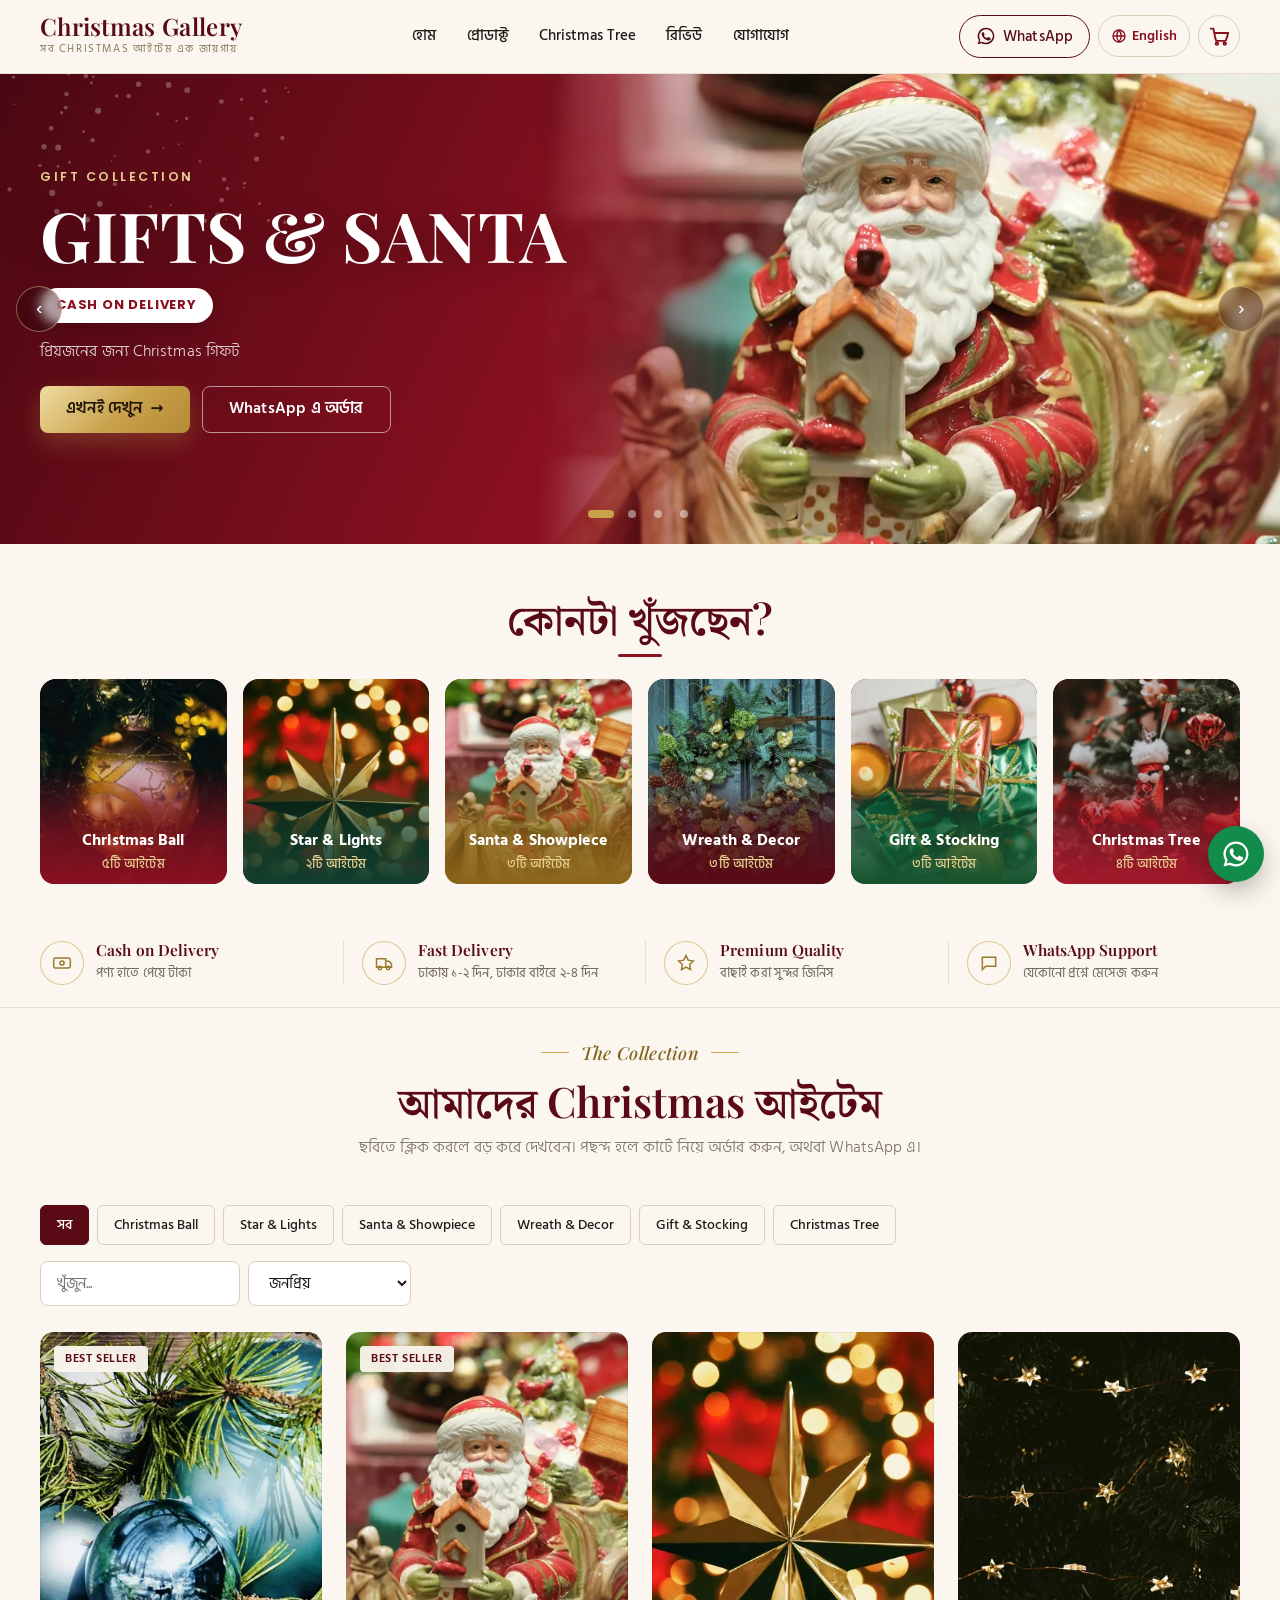
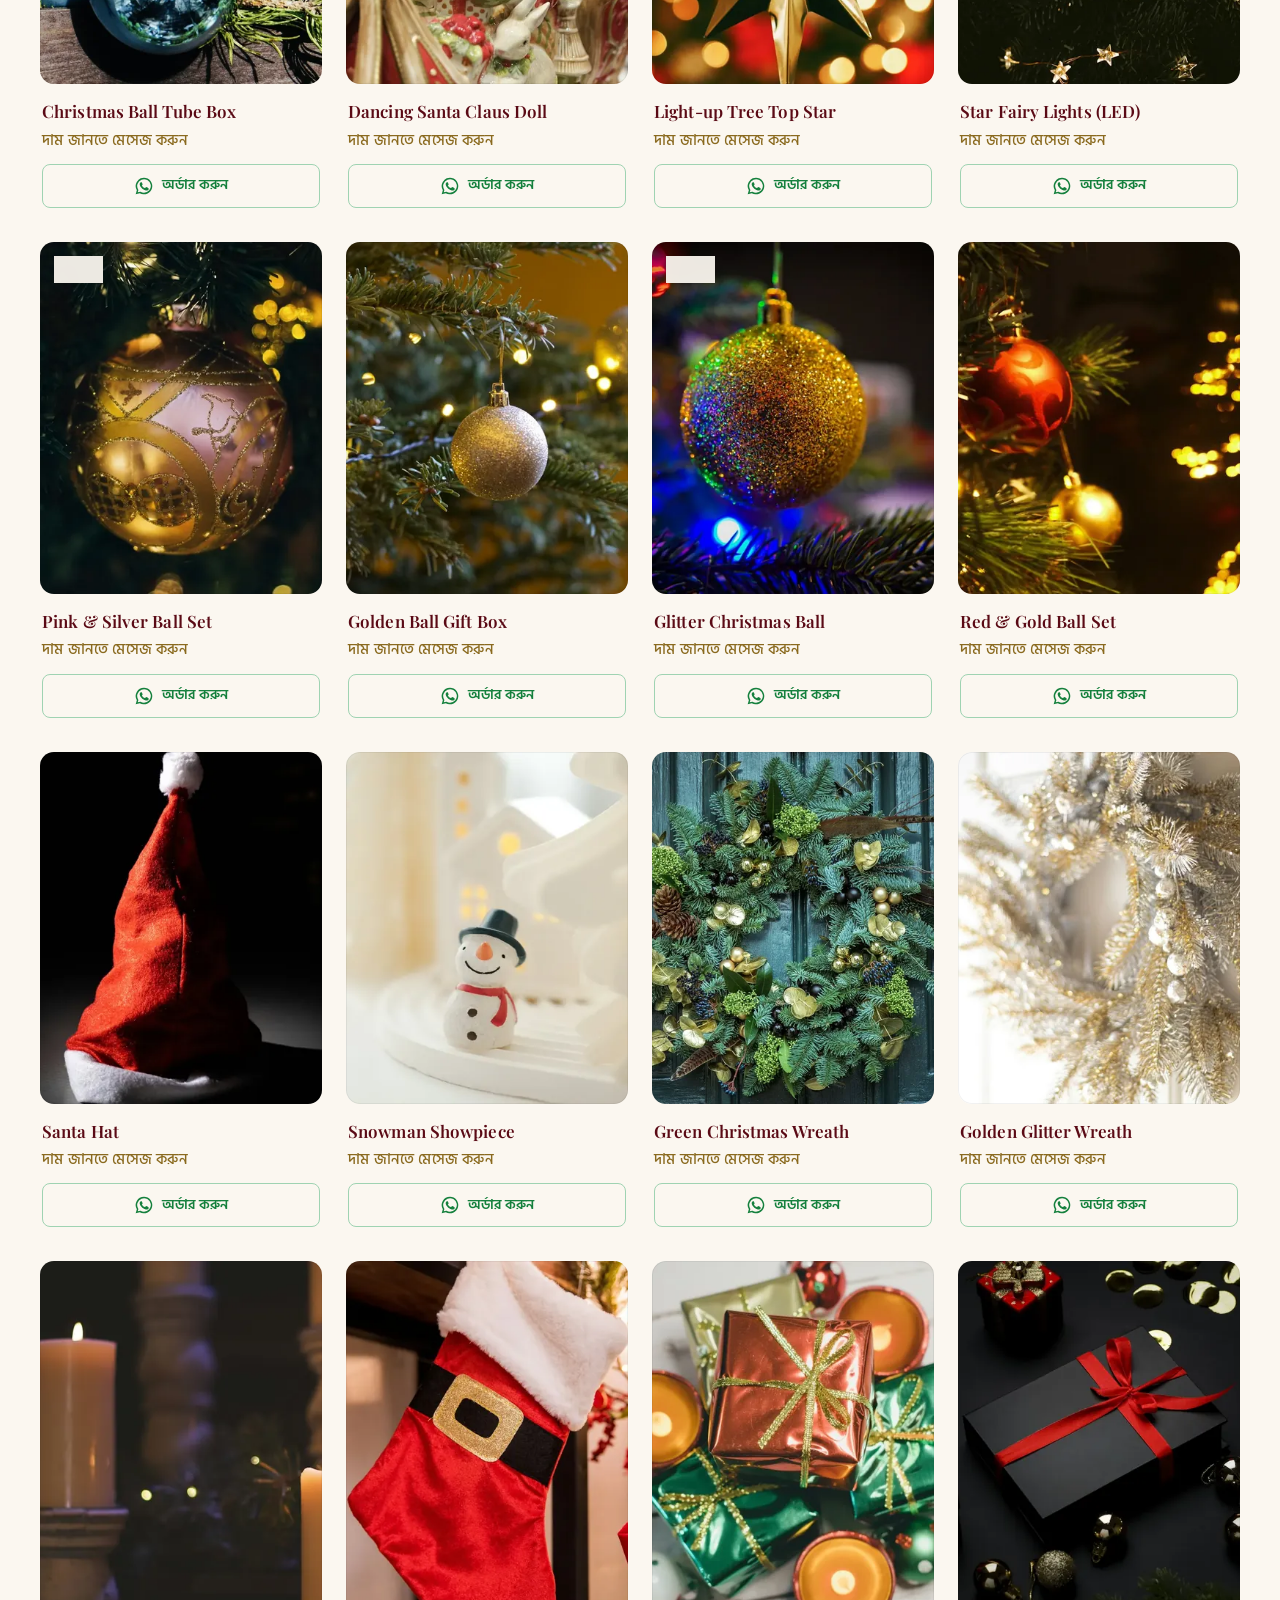
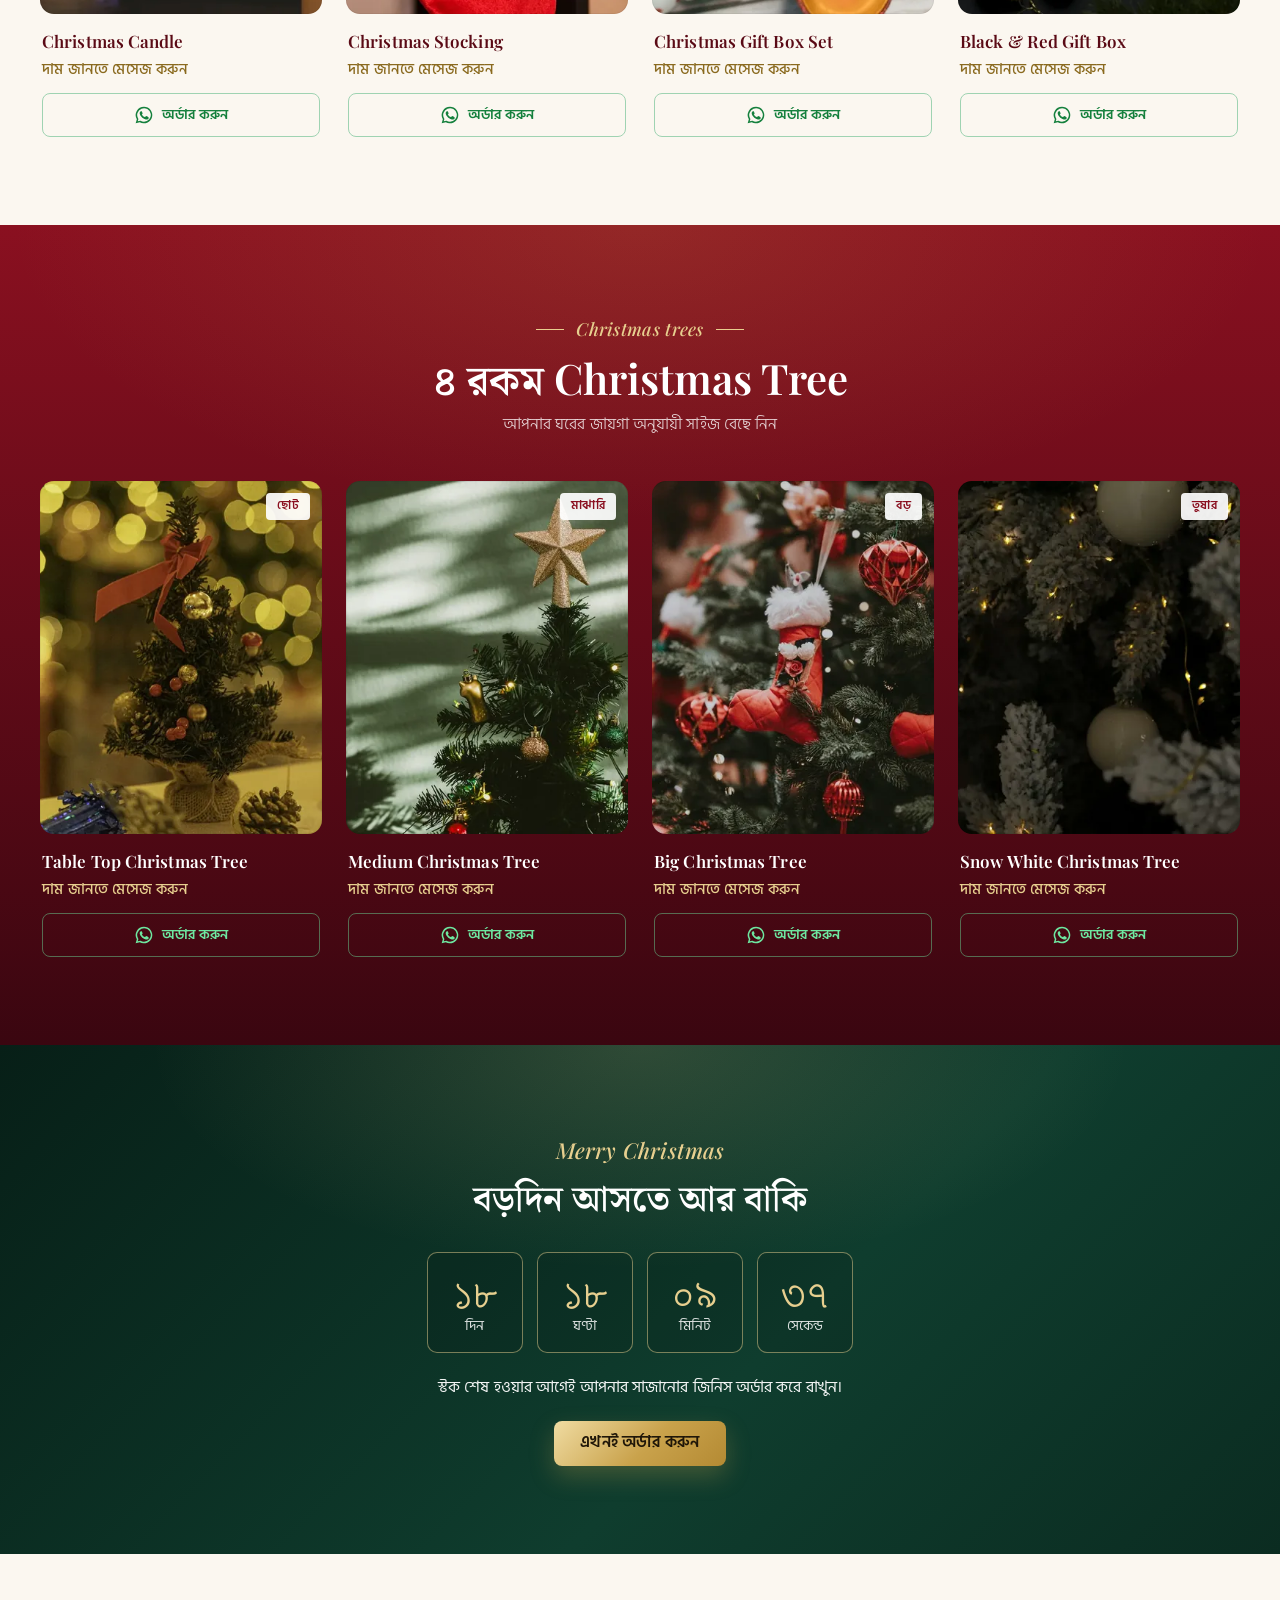
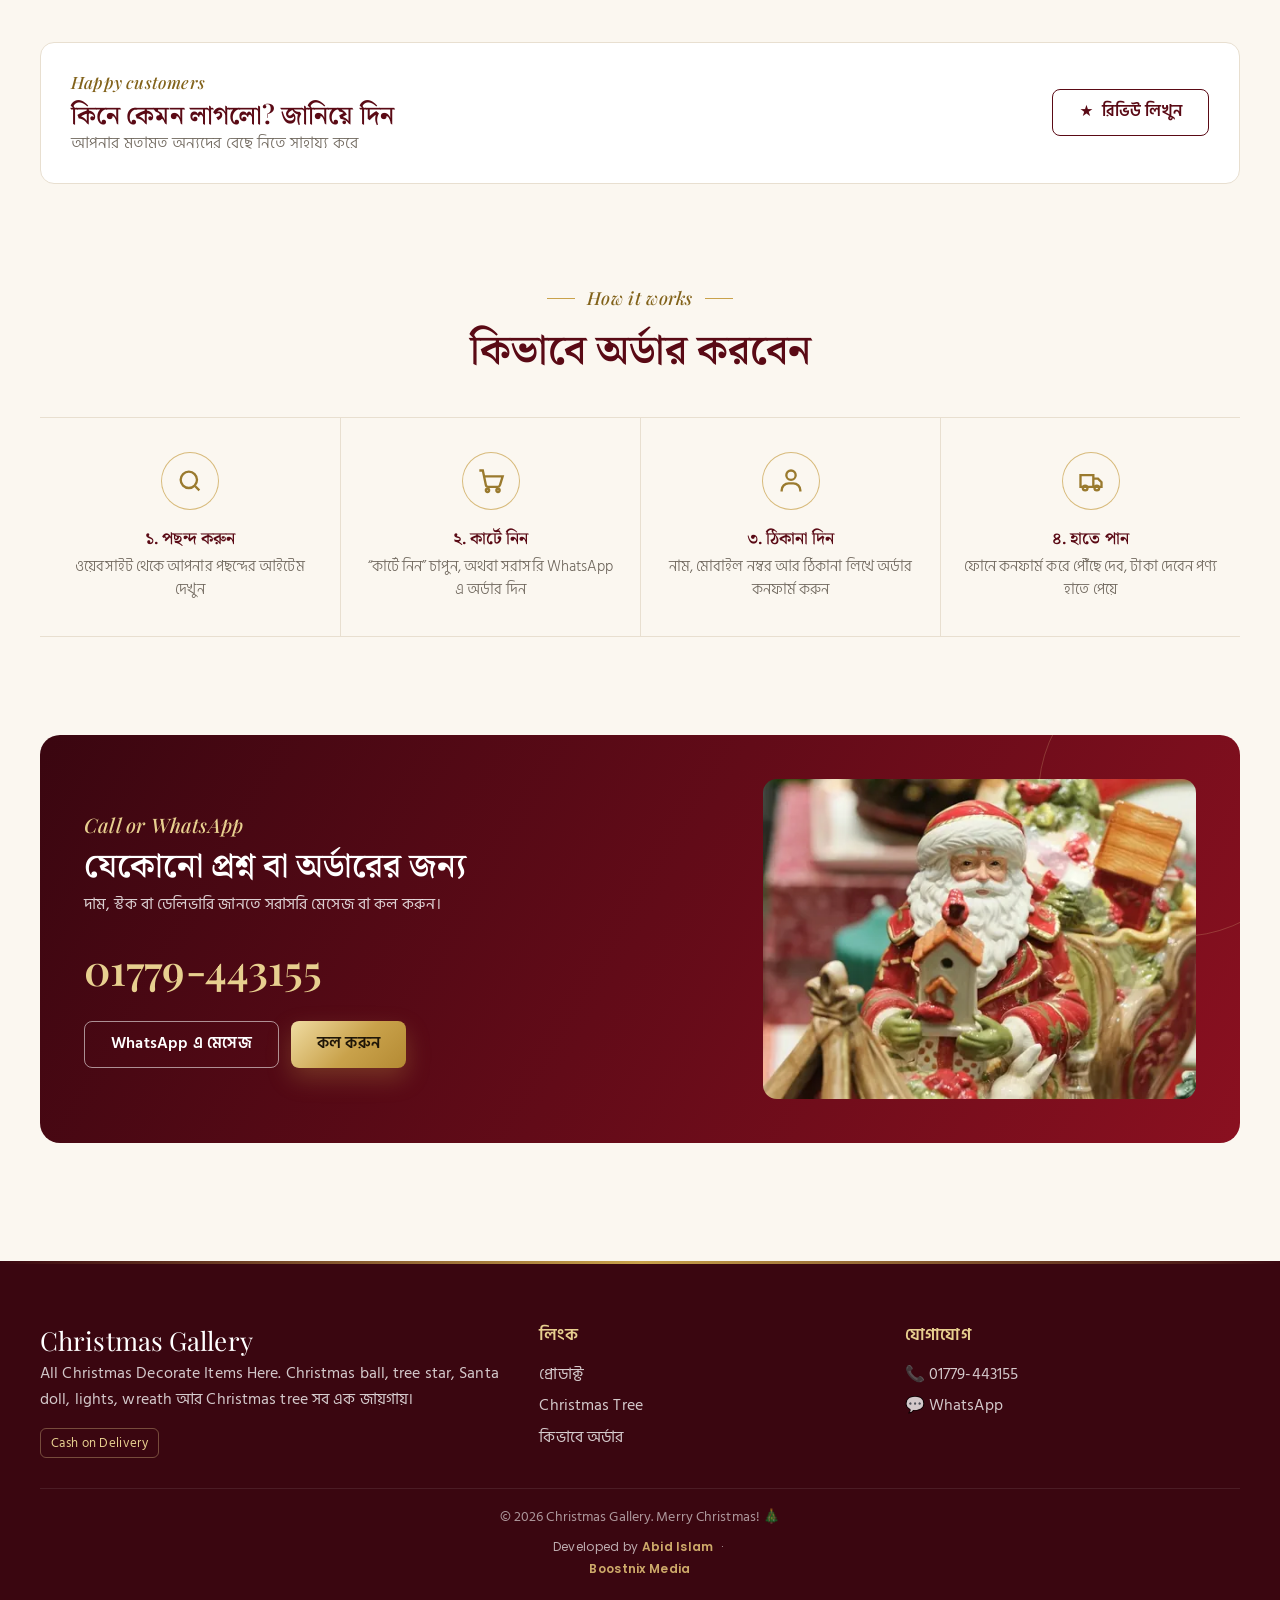
==== docs/index.html @ 6200dedc "Home link, CG icon set + share image, Santa first banner, footer credit, no demo bar, no header embl" ====
<!doctype html>
<html lang="bn">
<head>
<meta charset="utf-8">
<meta name="viewport" content="width=device-width, initial-scale=1">
<title>Christmas Gallery | সব Christmas Decoration এক জায়গায়</title>
<meta name="description" content="Christmas ball, tree star, dancing Santa, fairy lights, wreath, gift box আর Christmas tree। ক্যাশ অন ডেলিভারিতে সারা দেশে অর্ডার করুন।">
<meta name="keywords" content="christmas decoration bangladesh, christmas tree, christmas ball, santa, fairy lights"><meta property="og:type" content="website">
<meta property="og:title" content="Christmas Gallery | সব Christmas Decoration এক জায়গায়">
<meta property="og:description" content="Christmas ball, tree star, dancing Santa, fairy lights, wreath, gift box আর Christmas tree। ক্যাশ অন ডেলিভারিতে সারা দেশে অর্ডার করুন।">
<meta property="og:image" content="https://abid2929.github.io/Christmas-Gallery/img/share.jpg">
<meta property="og:image:width" content="1200">
<meta property="og:image:height" content="630">
<meta name="twitter:image" content="https://abid2929.github.io/Christmas-Gallery/img/share.jpg">
<meta name="theme-color" content="#8a1020">
<link rel="canonical" href="https://abid2929.github.io/Christmas-Gallery/"><link rel="preload" as="image" href="img/p5.webp" imagesrcset="img/p5-s.webp 480w, img/p5.webp 1000w" imagesizes="(max-width:760px) 60vw, 58vw" fetchpriority="high"><link rel="icon" href="https://abid2929.github.io/Christmas-Gallery/favicon.ico" sizes="any">
<link rel="icon" type="image/png" sizes="32x32" href="https://abid2929.github.io/Christmas-Gallery/img/icon-32.png">
<link rel="icon" type="image/png" sizes="192x192" href="https://abid2929.github.io/Christmas-Gallery/img/icon-192.png">
<link rel="apple-touch-icon" href="https://abid2929.github.io/Christmas-Gallery/img/icon-180.png">
<link rel="manifest" href="https://abid2929.github.io/Christmas-Gallery/manifest.webmanifest">
<link rel="preconnect" href="https://fonts.googleapis.com">
<link rel="preconnect" href="https://fonts.gstatic.com" crossorigin>
<link rel="stylesheet" href="https://fonts.googleapis.com/css2?family=Hind+Siliguri:wght@300;400;500;600;700&family=Noto+Serif+Bengali:wght@500;600&family=Playfair+Display:ital,wght@0,600;0,700;1,500&family=Poppins:wght@500;600;700&display=swap" media="print" onload="this.media='all'"><noscript><link rel="stylesheet" href="https://fonts.googleapis.com/css2?family=Hind+Siliguri:wght@300;400;500;600;700&family=Noto+Serif+Bengali:wght@500;600&family=Playfair+Display:ital,wght@0,600;0,700;1,500&family=Poppins:wght@500;600;700&display=swap"></noscript>
<script type="application/ld+json">{"@context":"https://schema.org","@type":"Store","name":"Christmas Gallery","telephone":"+8801779443155","description":"Christmas ball, tree star, dancing Santa, fairy lights, wreath, gift box আর Christmas tree। ক্যাশ অন ডেলিভারিতে সারা দেশে অর্ডার করুন।","url":"https://abid2929.github.io/Christmas-Gallery/","logo":"https://abid2929.github.io/Christmas-Gallery/img/icon-512.png","image":"https://abid2929.github.io/Christmas-Gallery/img/share.jpg"}</script>
<style>
:root{--em:#8a1020;--em2:#5a0a15;--em3:#a3182b;--bur:#8c1a2b;--bur2:#6b1220;--gold:#c9a24b;--gold2:#e7cf8f;--ivory:#fbf7f0;--sand:#f3ece0;--ink:#1f1b17;--muted:#6f675d;--line:#e8dfd0;--card:#fff;--r:16px;--sh:0 1px 2px rgba(31,27,23,.05),0 10px 30px rgba(31,27,23,.07)}
*{box-sizing:border-box;margin:0;padding:0}
html{scroll-behavior:smooth;-webkit-text-size-adjust:100%}
body{font-family:"Hind Siliguri","Poppins",system-ui,sans-serif;color:var(--ink);background:var(--ivory);line-height:1.6;overflow-x:hidden;-webkit-font-smoothing:antialiased}
img{max-width:100%;display:block}
a{color:inherit;text-decoration:none}
button{font:inherit;cursor:pointer;border:0;background:none;color:inherit}
.wrap{width:min(1200px,100% - 40px);margin-inline:auto}
.xmas{font-family:"Playfair Display",Georgia,serif;font-style:italic;font-weight:500;letter-spacing:.2px}
.ic{width:20px;height:20px;flex:0 0 auto}
:focus-visible{outline:2px solid var(--gold);outline-offset:2px}

/* top bar */
.strip{background:var(--em2);color:var(--gold2);font-size:13.5px;letter-spacing:.2px}
.strip .wrap{display:flex;justify-content:space-between;gap:12px;padding:8px 0;flex-wrap:wrap}
.strip a{display:inline-flex;align-items:center;gap:6px;color:#fff}
.strip .ic{width:16px;height:16px}
.strip .dt{opacity:.85}
@media (max-width:640px){.strip .dt{display:none}.strip{font-size:12.5px}}

/* header */
header{position:sticky;top:0;z-index:50;background:rgba(251,247,240,.94);backdrop-filter:saturate(1.4) blur(10px);-webkit-backdrop-filter:saturate(1.4) blur(10px);border-bottom:1px solid var(--line)}
.nav{display:flex;align-items:center;justify-content:space-between;gap:14px;padding:12px 0}
.brand{display:flex;align-items:center;gap:11px}
.brand .tree-ic{width:44px;height:44px;border-radius:50%;background:var(--em);display:grid;place-items:center;box-shadow:inset 0 0 0 2px var(--gold)}
.brand .tree-ic svg path{fill:#e7cf8f}.brand .tree-ic svg rect{fill:#c9a24b}.brand .tree-ic svg circle{fill:#fff}
.brand b{font-family:"Playfair Display",Georgia,serif;font-size:23px;font-weight:700;line-height:1;color:var(--em);letter-spacing:.2px;display:block}
.brand small{display:block;font-size:12px;color:var(--muted);margin-top:3px;letter-spacing:.3px}
.menu{display:flex;gap:2px}
.menu a{padding:8px 14px;border-radius:999px;font-weight:600;font-size:15px;color:var(--ink);position:relative}
.menu a:hover{color:var(--bur)}
.hbtn{display:inline-flex;align-items:center;gap:7px;background:var(--em);color:#fff;padding:10px 16px;border-radius:999px;font-weight:600;font-size:14.5px;white-space:nowrap}
.hbtn:hover{background:var(--em3)}
.lang{display:inline-flex;align-items:center;gap:5px;height:42px;padding:0 12px;border-radius:999px;border:1px solid var(--line);background:#fff;color:var(--em);font-weight:700;font-size:13.5px}
.lang svg{width:16px;height:16px}
.cartbtn{position:relative;width:42px;height:42px;border-radius:50%;border:1px solid var(--line);background:#fff;color:var(--em);display:grid;place-items:center}
.cartbtn .ic{width:21px;height:21px}
.cart-n{position:absolute;top:-5px;right:-5px;min-width:20px;height:20px;padding:0 5px;border-radius:99px;background:var(--bur);color:#fff;font-size:12px;font-weight:700;display:none;place-items:center;line-height:1}
.burger{display:none;width:42px;height:42px;border-radius:50%;border:1px solid var(--line);background:#fff;color:var(--em);place-items:center}
@media (max-width:960px){
 .menu{position:absolute;left:16px;right:16px;top:calc(100% + 6px);flex-direction:column;background:#fff;border-radius:16px;padding:8px;box-shadow:0 18px 40px rgba(0,0,0,.15);display:none;border:1px solid var(--line)}
 .menu.open{display:flex}.menu a{border-radius:10px;padding:11px 14px}
 .burger{display:grid}.hbtn span{display:none}.hbtn{padding:0;width:42px;height:42px;justify-content:center}
}
@media (max-width:520px){.nav{gap:8px;padding:10px 0}.brand{gap:8px}.brand .tree-ic{width:38px;height:38px}.brand b{font-size:17px;white-space:nowrap}.brand small{display:none}
 .lang,.cartbtn,.burger,.hbtn{height:38px}.cartbtn,.burger,.hbtn{width:38px}.lang{padding:0 9px;font-size:12.5px}.lang svg{display:none}.nav>div{gap:6px!important}}

/* hero */
.hero{position:relative;background:radial-gradient(900px 500px at 80% 30%,rgba(201,162,75,.22),transparent 60%),radial-gradient(700px 500px at 10% 90%,rgba(140,26,43,.35),transparent 60%),linear-gradient(135deg,var(--em2),var(--em) 55%,#6e0c1a);color:#fff;overflow:hidden}
.hero:after{content:"";position:absolute;inset:0;background:url("data:image/svg+xml,%3Csvg xmlns='http://www.w3.org/2000/svg' width='60' height='60'%3E%3Cpath d='M30 0v60M0 30h60' stroke='%23ffffff' stroke-opacity='.025'/%3E%3C/svg%3E");pointer-events:none}
.slides{position:relative;z-index:1;display:flex;flex-direction:column;justify-content:center}
.slide{display:none;animation:fade .8s ease}
.slide.on{display:block}
@keyframes fade{from{opacity:0;transform:translateY(8px)}to{opacity:1;transform:none}}
.slide-banner{padding:26px 0 54px}
.slide-banner img{width:100%;height:auto;border-radius:18px;box-shadow:0 24px 50px rgba(0,0,0,.35);border:1px solid rgba(231,207,143,.5)}
.bcap{display:none}
.slide-grid{display:grid;grid-template-columns:1.05fr .95fr;align-items:center;gap:40px;padding:56px 0 72px;min-height:470px}
.slide-grid h1,.slide-grid h2{font-family:"Hind Siliguri","Playfair Display",serif;font-weight:700;font-size:clamp(32px,4.6vw,56px);line-height:1.12;letter-spacing:-.3px}
.slide-grid p{font-size:17.5px;margin:16px 0 26px;color:rgba(255,255,255,.85);max-width:520px}
.slide-grid .pic{position:relative;display:grid;place-items:center}
.slide-grid .pic img{position:relative;width:min(400px,100%);height:auto;aspect-ratio:4/5;object-fit:cover;border-radius:200px 200px 22px 22px;box-shadow:0 30px 60px rgba(0,0,0,.4);border:6px solid rgba(255,255,255,.08);outline:1px solid rgba(231,207,143,.6);outline-offset:8px}
.slide-grid .pic .ring{position:absolute;width:min(460px,110%);aspect-ratio:1;border-radius:50%;background:radial-gradient(circle,rgba(231,207,143,.28),transparent 62%)}
.slide-grid .pic .note{position:absolute;left:4%;bottom:12%;background:#fff;color:var(--ink);border-radius:14px;padding:10px 14px;box-shadow:0 14px 30px rgba(0,0,0,.25);font-size:13.5px;font-weight:600;display:flex;gap:8px;align-items:center}
.slide-grid .pic .note b{color:var(--em);font-family:"Playfair Display",serif;font-size:16px;display:block;line-height:1.1}
.tag{display:inline-flex;align-items:center;gap:8px;color:var(--gold2);font-family:"Playfair Display",serif;font-style:italic;font-size:17px;margin-bottom:12px}
.tag:before{content:"";width:34px;height:1px;background:var(--gold)}
.btns{display:flex;gap:12px;flex-wrap:wrap}
.btn{display:inline-flex;align-items:center;justify-content:center;gap:8px;padding:13px 26px;border-radius:999px;font-weight:600;font-size:15.5px;transition:transform .15s,box-shadow .2s,background .2s;line-height:1.2}
.btn:hover{transform:translateY(-1px)}
.btn-gold{background:linear-gradient(135deg,#e7cf8f,#c9a24b);color:#2b210c;box-shadow:0 8px 20px rgba(201,162,75,.35)}
.btn-wa{background:#13843f;color:#fff}
.btn-ghost{color:#fff;border:1px solid rgba(255,255,255,.45)}
.btn-cart{background:var(--em);color:#fff}.btn-cart:hover{background:var(--em3)}
.btn-sq{flex:0 0 auto!important;width:44px;padding:0!important}
.btn-off{background:#efeae2;color:#9a9186;cursor:default}
.btn-call{background:var(--bur);color:#fff;flex:0 0 auto!important;width:46px;padding:0!important}
.dots{position:absolute;left:0;right:0;bottom:22px;display:flex;justify-content:center;gap:8px;z-index:3}
.dots{gap:2px}.dots button{width:24px;height:24px;display:grid;place-items:center}
.dots button:before{content:"";width:8px;height:8px;border-radius:99px;background:rgba(255,255,255,.45);transition:width .3s}
.dots button.on{width:34px}.dots button.on:before{width:26px;background:var(--gold)}
.arrow{position:absolute;top:50%;transform:translateY(-50%);z-index:3;width:46px;height:46px;border-radius:50%;border:1px solid rgba(255,255,255,.35);color:#fff;display:grid;place-items:center;font-size:22px;background:rgba(0,0,0,.12)}
.arrow:hover{background:rgba(255,255,255,.12)}
.arrow.l{left:16px}.arrow.r{right:16px}
.hero-wave{display:none}
#snow{position:absolute;inset:0;pointer-events:none;z-index:2}
@media (max-width:1240px){.arrow{display:none}}
@media (max-width:760px){
 .slide-grid{grid-template-columns:1fr;text-align:center;padding:30px 0 58px;gap:24px;min-height:0}
 .slide-grid p{margin:12px auto 20px;font-size:15.5px}
 .slide-grid .btns,.tag{justify-content:center}
 .slide-grid .pic{order:-1}
 .slide-grid .pic img{width:min(250px,70%);border-radius:140px 140px 18px 18px}
 .slide-grid .pic .note{left:2%;bottom:6%;padding:8px 10px;font-size:12px}
 .slide-banner{padding:16px 0 48px}.slide-banner img{border-radius:12px}
 .bcap{display:block;text-align:center;margin-top:18px}.bcap h2{font-size:26px;line-height:1.25;font-weight:700}.bcap .btns{justify-content:center;margin-top:14px}
}

/* trust strip */
.trust{background:#fff;border-bottom:1px solid var(--line)}
.trust .wrap{display:grid;grid-template-columns:repeat(4,1fr);gap:10px;padding:20px 0}
.trust div{display:flex;gap:12px;align-items:center}
.trust .ti{width:44px;height:44px;border-radius:50%;background:var(--sand);color:var(--em);display:grid;place-items:center;flex:0 0 auto}
.trust b{display:block;font-size:15px;line-height:1.25}
.trust small{color:var(--muted);font-size:13px}
@media (max-width:900px){.trust .wrap{grid-template-columns:repeat(2,1fr);gap:16px}}
@media (max-width:420px){.trust .ti{width:38px;height:38px}.trust b{font-size:13.5px}.trust small{font-size:12px}.trust div{gap:8px}}

/* sections */
section{padding:76px 0}
.head{text-align:center;margin-bottom:38px}
.head .xmas{color:#82621a;font-size:20px;display:inline-flex;align-items:center;gap:12px}
.head .xmas:before,.head .xmas:after{content:"";width:28px;height:1px;background:var(--gold)}
.head h2{font-family:"Hind Siliguri","Playfair Display",serif;font-weight:700;font-size:clamp(26px,3.4vw,38px);line-height:1.25;margin-top:4px;color:var(--em2)}
.head p{color:var(--muted);margin:8px auto 0;max-width:620px}
@media (max-width:640px){section{padding:54px 0}.head{margin-bottom:28px}}

/* categories */
.cats{display:grid;grid-template-columns:repeat(var(--n,8),1fr);gap:20px}
.cat{text-align:center;font-weight:600;font-size:15px;line-height:1.3}
.cat .c{aspect-ratio:1;border-radius:50%;overflow:hidden;background:#fff;padding:5px;box-shadow:0 0 0 1px var(--gold),var(--sh);margin:0 auto 12px;transition:transform .3s;max-width:170px}
.cat .c img{width:100%;height:100%;object-fit:cover;border-radius:50%;transition:transform .5s}
.cat:hover .c img{transform:scale(1.07)}
.cat small{display:block;color:var(--muted);font-weight:500;font-size:13px;margin-top:2px}
@media (max-width:760px){.cats{grid-template-columns:repeat(var(--n,8),minmax(96px,1fr));overflow-x:auto;padding:4px 4px 10px;scroll-snap-type:x mandatory;gap:14px}.cat{scroll-snap-align:start;font-size:13.5px}}

/* filter bar */
.fbar{display:flex;gap:12px;align-items:center;justify-content:space-between;flex-wrap:wrap;margin-bottom:26px}
.fbar>*{min-width:0;max-width:100%}
.chips{display:flex;gap:8px;overflow-x:auto;padding-bottom:4px;scrollbar-width:none;min-width:0;flex:1 1 auto}
.chips::-webkit-scrollbar{display:none}
.chip{white-space:nowrap;border:1px solid var(--line);background:#fff;color:var(--ink);border-radius:999px;padding:8px 16px;font-weight:600;font-size:14px}
.chip:hover{border-color:var(--gold)}
.chip.on{background:var(--em);border-color:var(--em);color:#fff}
.ftools{display:flex;gap:8px;flex:0 0 auto}
.ftools input,.ftools select{font:inherit;font-size:14.5px;border:1px solid var(--line);border-radius:999px;padding:9px 16px;background:#fff;min-width:0;color:var(--ink)}
.ftools input{width:200px}
@media (max-width:760px){.fbar{display:grid;grid-template-columns:minmax(0,1fr)}.ftools input{flex:1;width:auto}}
.noitems{grid-column:1/-1;text-align:center;color:var(--muted);padding:30px 0;font-weight:600}

/* product cards */
.grid{display:grid;grid-template-columns:repeat(4,1fr);gap:22px}
@media (max-width:1100px){.grid{grid-template-columns:repeat(3,1fr)}}
.card{background:var(--card);border-radius:var(--r);overflow:hidden;box-shadow:var(--sh);display:flex;flex-direction:column;border:1px solid #efe7da;transition:transform .25s,box-shadow .25s}
.card:hover{transform:translateY(-4px);box-shadow:0 2px 4px rgba(31,27,23,.05),0 20px 40px rgba(31,27,23,.12)}
.card .img{position:relative;aspect-ratio:1/1;background:var(--sand);overflow:hidden;cursor:pointer}
.card .img img{width:100%;height:100%;object-fit:cover;transition:transform .6s}
.card:hover .img img{transform:scale(1.05)}
.card .img.contain img{object-fit:contain;padding:14px}
.badges{position:absolute;top:12px;left:12px;display:flex;flex-direction:column;gap:5px;align-items:flex-start;z-index:1}
.badge{background:var(--bur);color:#fff;font-size:12px;font-weight:600;padding:4px 11px;border-radius:999px;letter-spacing:.2px}
.badge.off{background:var(--gold2);color:#3a2a07}.badge.nw{background:var(--em)}.badge.bs{background:#1f1b17}.badge.g{background:var(--em)}
.size{position:absolute;right:12px;top:12px;background:rgba(255,255,255,.92);color:var(--em);font-weight:700;font-size:12.5px;border-radius:999px;padding:4px 11px}
.soldout{position:absolute;inset:auto 0 0 0;background:rgba(31,27,23,.78);color:#fff;text-align:center;font-weight:600;padding:7px;font-size:14px}
.card .body{padding:16px 16px 18px;display:flex;flex-direction:column;gap:7px;flex:1}
.card h3{font-family:"Poppins","Hind Siliguri",sans-serif;font-size:16.5px;font-weight:600;line-height:1.35;color:var(--ink)}
.card .desc{color:var(--muted);font-size:14.5px;display:-webkit-box;-webkit-line-clamp:2;-webkit-box-orient:vertical;overflow:hidden}
.card .body>.order{margin-top:auto;padding-top:6px}
.price{font-family:"Poppins",sans-serif;font-weight:700;color:var(--bur);font-size:19px}
.price s{color:#a99f92;font-size:.72em;font-weight:500;margin-left:6px}
.price.ask{font-family:"Hind Siliguri";font-size:15.5px;color:var(--em3);font-weight:600}
.row{display:flex;align-items:center;gap:10px;justify-content:space-between}
.qty{display:flex;align-items:center;border:1px solid var(--line);border-radius:999px;overflow:hidden;background:#fff}
.qty button{width:34px;height:34px;font-size:19px;font-weight:600;color:var(--em)}
.qty span{min-width:24px;text-align:center;font-weight:700}
.order{display:flex;gap:8px}
.order .btn{flex:1;padding:11px 12px;font-size:14.5px}
.order .btn-wa.btn-sq{background:#fff;color:#1fae54;border:1px solid #cfe9d8}
.stars{color:#d9a21b;letter-spacing:1px;font-size:14px}.stars i{font-style:normal;color:#e6ddcf}
.rc{font-size:13px;color:var(--muted);display:flex;gap:5px;align-items:center}
.opts{font-size:12.5px;color:var(--muted);font-weight:600}
.lowq{font-size:12.5px;color:#b45309;font-weight:600}
@media (max-width:900px){.grid{grid-template-columns:repeat(2,1fr);gap:14px}}
@media (max-width:520px){
 .wrap{width:min(1200px,100% - 28px)}
 .grid{gap:10px}
 .card{border-radius:14px}
 .card .body{padding:11px 10px 12px;gap:5px}
 .card h3{font-size:14px}
 .card .desc,.opts{display:none}
 .price{font-size:15.5px}.price.ask{font-size:13px}.price s{display:block;margin:0;font-size:.75em}
 .order{gap:6px}.order .btn{font-size:13px;padding:10px 6px}
 .btn-sq{width:38px}.order .btn .ic{width:17px;height:17px}
 .badges{top:8px;left:8px}.badge{font-size:10.5px;padding:3px 8px}.size{top:8px;right:8px;font-size:11px;padding:3px 8px}
}

/* flash */
.flash{background:linear-gradient(180deg,var(--sand),var(--ivory));padding:56px 0}
.flash .fh{display:flex;align-items:end;justify-content:space-between;gap:14px;flex-wrap:wrap;margin-bottom:22px}
.flash .fh h2{font-family:"Hind Siliguri","Playfair Display",serif;font-size:clamp(24px,3vw,34px);display:flex;align-items:center;gap:12px;color:var(--em2);flex-wrap:wrap}
.flash .fh h2 em{font-style:normal;background:var(--bur);color:#fff;font-size:13px;padding:4px 12px;border-radius:999px;font-weight:600}
.flash .fh .btn{background:none;color:var(--em);border:1px solid var(--em);padding:10px 20px}
.hscroll{display:grid;grid-auto-flow:column;grid-auto-columns:calc((100% - 66px)/4);gap:22px;overflow-x:auto;padding:4px 2px 14px;scroll-snap-type:x mandatory}
.hscroll .card{scroll-snap-align:start}
@media (max-width:900px){.hscroll{grid-auto-columns:42%;gap:14px}}
@media (max-width:520px){.hscroll{grid-auto-columns:60%;gap:10px}}

/* trees */
.trees{background:radial-gradient(800px 400px at 50% 0,rgba(201,162,75,.18),transparent 70%),linear-gradient(180deg,var(--em),var(--em2));color:#fff}
.trees .head h2{color:#fff}.trees .head p{color:rgba(255,255,255,.75)}
.trees .card{border:0}

/* countdown */
.count{background:radial-gradient(600px 300px at 50% 0,rgba(231,207,143,.2),transparent 70%),linear-gradient(135deg,var(--bur2),var(--bur));color:#fff;text-align:center}
.count h2{font-family:"Hind Siliguri",serif;font-size:clamp(24px,3.2vw,36px);font-weight:700}
.timer{display:flex;justify-content:center;gap:14px;margin:26px 0 22px}
.timer div{border:1px solid rgba(231,207,143,.5);border-radius:16px;min-width:96px;padding:14px 8px;background:rgba(255,255,255,.06)}
.timer b{display:block;font-family:"Playfair Display",serif;font-size:clamp(30px,4vw,46px);line-height:1;color:var(--gold2)}
.timer small{font-size:13.5px;opacity:.85;letter-spacing:.3px}
@media (max-width:520px){.timer{gap:8px}.timer div{min-width:0;flex:1;padding:12px 4px}}

/* reviews */
.rgrid{display:grid;grid-template-columns:repeat(3,1fr);gap:18px}
.rcard{background:#fff;border-radius:var(--r);padding:22px;border:1px solid #efe7da;box-shadow:var(--sh);position:relative}
.rcard:before{content:"“";position:absolute;right:18px;top:4px;font-family:"Playfair Display",serif;font-size:64px;color:var(--gold2);line-height:1}
.rcard p{margin:10px 0;color:#4a433b}
.rcard small{color:var(--muted)}
@media (max-width:900px){.rgrid{grid-template-columns:1fr}}

/* steps */
.steps{display:grid;grid-template-columns:repeat(4,1fr);gap:18px;counter-reset:s}
.step{background:#fff;border-radius:var(--r);padding:26px 20px;text-align:center;border:1px solid #efe7da;box-shadow:var(--sh)}
.step .n{width:58px;height:58px;border-radius:50%;margin:0 auto 14px;display:grid;place-items:center;background:var(--sand);color:var(--em);box-shadow:inset 0 0 0 1px var(--gold)}
.step h3{font-size:17px;margin-bottom:4px}
.step p{color:var(--muted);font-size:14.5px}
@media (max-width:900px){.steps{grid-template-columns:repeat(2,1fr)}}
@media (max-width:420px){.steps{gap:10px}.step{padding:18px 10px}.step h3{font-size:15px}.step p{font-size:13.5px}}

/* contact */
.cta{background:linear-gradient(135deg,var(--em2),var(--em));color:#fff;border-radius:24px;padding:44px;display:grid;grid-template-columns:1.2fr .8fr;gap:30px;align-items:center;overflow:hidden;position:relative}
.cta:after{content:"";position:absolute;right:-80px;top:-80px;width:280px;height:280px;border-radius:50%;border:1px solid rgba(231,207,143,.3)}
.cta .xmas{color:var(--gold2)!important}
.cta h2{font-family:"Hind Siliguri",serif;font-size:clamp(24px,3vw,34px);line-height:1.25}
.cta p{color:rgba(255,255,255,.8);margin:8px 0 18px}
.cta .ph{font-family:"Playfair Display",serif;font-size:clamp(28px,4vw,42px);font-weight:700;color:var(--gold2);display:block;margin-bottom:18px}
.cta img{border-radius:18px;width:100%;max-height:320px;object-fit:cover;position:relative;z-index:1}
@media (max-width:760px){.cta{grid-template-columns:1fr;padding:28px 22px;text-align:center}.cta .btns{justify-content:center}}

footer{background:var(--em2);color:rgba(255,255,255,.78);padding:56px 0 96px;margin-top:30px}
.fgrid{display:grid;grid-template-columns:1.4fr 1fr 1fr;gap:30px}
footer h3{color:#fff;font-size:17px;margin-bottom:12px;font-family:"Playfair Display","Hind Siliguri",serif}
footer a{display:block;padding:3px 0}
footer a:hover{color:var(--gold2)}
.copy{border-top:1px solid rgba(255,255,255,.12);margin-top:30px;padding-top:18px;font-size:13.5px;opacity:.75;text-align:center}
@media (max-width:760px){.fgrid{grid-template-columns:1fr}}

.fab{position:fixed;right:16px;bottom:18px;z-index:60;width:56px;height:56px;border-radius:50%;background:#1fae54;color:#fff;display:grid;place-items:center;box-shadow:0 10px 24px rgba(0,0,0,.25)}

/* modal */
.modal{position:fixed;inset:0;z-index:80;background:rgba(15,20,17,.7);display:none;align-items:center;justify-content:center;padding:16px}
.modal.open{display:flex}
.mbox{background:#fff;border-radius:22px;max-width:900px;width:100%;display:grid;grid-template-columns:1fr 1fr;overflow:hidden;max-height:92vh;position:relative}
.mbox .mi{background:var(--sand);display:flex;flex-direction:column;justify-content:center;position:relative}
.mbox .mi>img{width:100%;flex:1;min-height:0;height:100%;object-fit:cover}
.ptag{align-self:flex-start;background:#e9f2ec;color:var(--em);font-weight:700;font-size:13px;border-radius:999px;padding:4px 12px}
.mbox .mt{padding:28px;display:flex;flex-direction:column;gap:10px;overflow:auto}
.mbox .mt>*{flex-shrink:0}
.mbox h3{font-family:"Poppins","Hind Siliguri",sans-serif;font-size:23px;line-height:1.3;font-weight:600}
.mbox .price{font-size:25px}.mbox .price.ask{font-size:17px}
.mbox .x{position:absolute;right:12px;top:12px;width:40px;height:40px;border-radius:50%;background:#fff;box-shadow:0 4px 12px rgba(0,0,0,.18);font-size:22px;z-index:2}
.thumbs{display:flex;gap:6px;padding:8px;overflow-x:auto;background:#fff}
.thumbs:empty{display:none}
.thumbs img{width:58px;height:58px;object-fit:cover;border-radius:10px;border:2px solid transparent;cursor:pointer;flex:0 0 auto}
.thumbs img.on{border-color:var(--gold)}
.pick{display:flex;flex-wrap:wrap;gap:7px}
.pick button{border:1px solid var(--line);border-radius:10px;padding:7px 14px;font-weight:600;font-size:14px;background:#fff}
.pick button.on{border-color:var(--em);background:var(--em);color:#fff}
.ml{font-weight:700;font-size:14px;margin-top:4px;color:var(--em2)}
.details{white-space:pre-line;font-size:14.5px;color:#4a433b;background:var(--ivory);border-radius:12px;padding:12px;border:1px solid var(--line)}
.mrev{border-top:1px solid var(--line);padding-top:10px}
.rv{padding:8px 0;border-bottom:1px dashed var(--line);font-size:14.5px}
.linkbtn{color:var(--bur);font-weight:700;text-decoration:underline;align-self:flex-start;margin-top:6px}
@media (max-width:700px){.mbox{grid-template-columns:1fr;overflow:auto}.mbox .mi>img{max-height:320px;aspect-ratio:1}.mbox .mt{padding:18px;overflow:visible}}
.mform{max-width:480px;grid-template-columns:1fr!important}
.mform .mt{padding:24px}
.rate{display:flex;flex-direction:row-reverse;justify-content:flex-end;gap:4px}
.rate{position:relative}.rate input{position:absolute;opacity:0;width:1px!important;height:1px;padding:0!important;border:0!important;pointer-events:none;left:0;top:0}
.rate label{font-size:32px;color:#e6ddcf;cursor:pointer;margin:0!important;line-height:1}
.rate input:checked~label,.rate label:hover,.rate label:hover~label{color:#d9a21b}

/* cart drawer */
.drawer{position:fixed;inset:0;z-index:90;background:rgba(15,20,17,.55);display:flex;justify-content:flex-end;opacity:0;pointer-events:none;transition:opacity .25s}
.drawer.open{opacity:1;pointer-events:auto}
.dpanel{width:min(440px,100%);height:100%;background:#fff;display:flex;flex-direction:column;transform:translateX(100%);transition:transform .3s}
.drawer.open .dpanel{transform:none}
.dhead{display:flex;align-items:center;justify-content:space-between;padding:16px 20px;background:var(--em);color:#fff}
.dhead b{font-size:19px;font-family:"Hind Siliguri",serif}
.dhead button{color:#fff;font-size:28px;width:40px;height:40px;line-height:1}
.dbody{flex:1;overflow:auto;padding:16px 20px}
.dstep[hidden]{display:none}
.ci{display:grid;grid-template-columns:72px 1fr 30px;gap:12px;align-items:center;padding:12px 0;border-bottom:1px solid var(--line)}
.ci img{width:72px;height:72px;object-fit:cover;border-radius:12px;background:var(--sand)}
.ci b{display:block;font-size:15px;line-height:1.3}
.ci .var{font-size:13px;color:var(--muted)}
.ci .cp{font-size:14px;color:var(--muted)}
.ci strong{color:var(--bur)}
.ci .rm{font-size:24px;color:#a99f92;width:30px;height:30px}
.qty.sm{margin-top:6px;display:inline-flex}.qty.sm button{width:28px;height:28px;font-size:17px}
.empty{text-align:center;padding:50px 0;font-size:46px}.empty p{font-size:18px;margin:8px 0 18px;color:var(--muted)}
.dfoot{border-top:1px solid var(--line);padding:14px 20px 18px;background:var(--ivory)}
.sumrow{display:flex;justify-content:space-between;padding:3px 0;font-size:15px}
.sumrow.t{font-size:19px;font-weight:700;color:var(--bur);border-top:1px dashed var(--line);margin-top:6px;padding-top:8px}
.dfoot .btn{width:100%;margin-top:12px}
.freebar{font-size:13.5px;color:var(--em3);font-weight:700;margin-bottom:6px}
.f label{display:block;font-weight:600;margin:12px 0 5px;font-size:14.5px}
.f input,.f textarea,.f select{width:100%;font:inherit;font-size:16px;padding:11px 13px;border:1px solid #ddd2c1;border-radius:12px;background:#fff;color:var(--ink)}
.f input:focus,.f textarea:focus,.f select:focus{outline:none;border-color:var(--em);box-shadow:0 0 0 3px rgba(138,16,32,.1)}
.areas{display:grid;grid-template-columns:1fr 1fr;gap:8px}
.areas label,.pays label{margin:0;border:1px solid #ddd2c1;border-radius:12px;padding:10px;cursor:pointer;font-weight:600;font-size:14px;display:flex;gap:8px;align-items:center}
.areas label:has(input:checked),.pays label:has(input:checked){border-color:var(--em);background:#f1f7f3}
.areas input,.pays input{width:auto;accent-color:var(--em)}
.pays{display:grid;gap:8px}
.paybox{background:#fbf3df;border:1px solid #ecd9a6;border-radius:12px;padding:10px 12px;font-size:14.5px;margin-top:8px}
.paybox b{font-family:Poppins;font-size:17px}
.err{color:#b4232f;font-weight:600;min-height:20px;margin-top:8px;font-size:14.5px}
.done{text-align:center;padding:30px 4px}
.done .ok{width:76px;height:76px;border-radius:50%;background:#e6f3ec;color:var(--em);display:grid;place-items:center;margin:0 auto 14px;font-size:40px}
.done h3{font-size:22px}.done p{color:var(--muted);margin:8px 0}
.done .code{font-family:Poppins;font-weight:700;font-size:26px;color:var(--bur)}
.done .btn{width:100%;margin-top:10px}
.toast{position:fixed;left:50%;top:84px;transform:translate(-50%,-20px);background:var(--em2);color:#fff;padding:10px 20px;border-radius:999px;font-weight:600;opacity:0;transition:.25s;z-index:95;pointer-events:none;max-width:calc(100% - 32px);text-align:center}
.toast.on{opacity:1;transform:translate(-50%,0)}
.hp{position:absolute;left:-9999px}
@media (prefers-reduced-motion:reduce){*{animation:none!important;transition:none!important;scroll-behavior:auto!important}}
@media (max-width:420px){header .hbtn{display:none}}

/* ============ LUXE layer: editorial boutique look ============ */
:root{--serif:"Playfair Display","Noto Serif Bengali",Georgia,serif;--r:14px}
body{font-weight:400;letter-spacing:.1px}
.xmas{font-family:"Playfair Display",Georgia,serif}

/* header */
.strip{background:#3a0610;font-size:13px}
.strip .wrap{padding:7px 0}
header{background:rgba(251,247,240,.96)}
.nav{padding:14px 0}
.brand .tree-ic{width:42px;height:42px;background:radial-gradient(circle at 35% 30%,#a01a2e,var(--em2));box-shadow:inset 0 0 0 1px rgba(231,207,143,.9),0 0 0 3px var(--ivory),0 0 0 4px rgba(201,162,75,.5)}
.brand b{font-size:24px;font-weight:600;color:var(--em2);letter-spacing:.3px}
.brand small{font-size:11px;letter-spacing:1.6px;text-transform:uppercase;color:#8a7a5c}
.menu a{font-weight:500;font-size:15px;border-radius:0;padding:8px 14px}
.menu a:after{content:"";position:absolute;left:14px;right:14px;bottom:2px;height:1px;background:var(--gold);transform:scaleX(0);transition:transform .25s}
.menu a:hover{color:var(--em)}.menu a:hover:after{transform:scaleX(1)}
.hbtn{background:transparent;color:var(--em2);border:1px solid var(--em2);padding:9px 16px;font-weight:500}
.hbtn:hover{background:var(--em2);color:#fff}
.lang,.cartbtn{background:transparent;border-color:#dccfb8}
.lang{font-weight:600}
.cart-n{background:var(--bur)!important}

/* hero: full-bleed photo, editorial type */
.hero{background:linear-gradient(90deg,#3a0610 0%,#5a0a15 45%,#8a1020 100%)}
.hero:after{display:none}
#snow{opacity:.3}
.slide{position:relative}
.slide-grid{position:static;display:block;min-height:600px;padding:96px 0 110px}
.slide-grid>div:first-child{position:relative;z-index:2;max-width:600px}
.slide-grid .pic{position:absolute;inset:0 0 0 38%;display:block;z-index:1}
.slide-grid .pic .ring{display:none}
.slide-grid .pic img{width:100%;height:100%;max-width:none;aspect-ratio:auto;object-fit:cover;border:0;outline:0;border-radius:0;box-shadow:none;-webkit-mask-image:linear-gradient(90deg,transparent 0,#000 38%);mask-image:linear-gradient(90deg,transparent 0,#000 38%)}
.slide-grid .pic:after{content:"";position:absolute;inset:0;background:linear-gradient(0deg,rgba(40,4,10,.55),transparent 40%);pointer-events:none}
.slide-grid .pic .note{left:auto;right:48px;bottom:56px;z-index:2;background:rgba(40,4,10,.55);backdrop-filter:blur(10px);-webkit-backdrop-filter:blur(10px);color:#fff;border:1px solid rgba(231,207,143,.45);border-radius:999px;padding:10px 18px;box-shadow:none;font-weight:400}
.slide-grid .pic .note b{color:var(--gold2);font-size:15px}
.tag{font-size:19px;color:var(--gold2);margin-bottom:18px}
.slide-grid h1,.slide-grid h2{font-family:var(--serif);font-weight:600;font-size:clamp(36px,4.8vw,62px);line-height:1.18;letter-spacing:0;text-shadow:0 2px 30px rgba(0,0,0,.25)}
.slide-grid p{font-size:17px;color:rgba(255,255,255,.78);margin:20px 0 32px;font-weight:300;max-width:470px}
.btn{border-radius:8px;font-weight:600;letter-spacing:.2px}
.btn-gold{background:linear-gradient(135deg,#f0dca2,#c9a24b 55%,#b48a33);color:#1f1608;box-shadow:0 10px 24px rgba(201,162,75,.28)}
.hero .btn-wa{background:transparent;border:1px solid rgba(255,255,255,.55);color:#fff}
.hero .btn-wa:hover{background:rgba(255,255,255,.1)}
.arrow{border-color:rgba(231,207,143,.45);background:rgba(40,4,10,.35);backdrop-filter:blur(6px)}
.dots{bottom:30px}
@media (max-width:760px){
 .slide-grid{min-height:0;padding:0 0 64px;display:flex;flex-direction:column}
 .slide-grid .pic{position:relative;inset:auto;order:-1;margin:0 -20px 22px;height:300px}
 .slide-grid .pic img{-webkit-mask-image:linear-gradient(0deg,transparent 0,#000 40%);mask-image:linear-gradient(0deg,transparent 0,#000 40%);width:100%;border-radius:0}
 .slide-grid .pic:after{display:none}
 .slide-grid .pic .note{right:14px;bottom:auto;top:14px;left:auto;padding:7px 12px;font-size:12px}
 .slide-grid .pic .note b{font-size:13px}
 .slide-grid h1,.slide-grid h2{font-size:clamp(30px,8.4vw,40px)}
 .slide-grid p{font-size:15.5px;margin:12px 0 22px}
 .tag{font-size:16px;margin-bottom:8px}
 .dots{bottom:20px}
}

/* trust */
.trust{background:var(--ivory);border-bottom:1px solid var(--line)}
.trust .wrap{padding:22px 0}
.trust .wrap>div+div{border-left:1px solid var(--line);padding-left:18px}
.trust .ti{background:transparent;color:#9a7a2e;box-shadow:inset 0 0 0 1px rgba(201,162,75,.6)}
.trust b{font-family:"Playfair Display",serif;font-weight:600;font-size:15.5px;color:var(--em2)}
@media (max-width:900px){.trust .wrap>div+div{border-left:0;padding-left:0}}

/* section heads */
section{padding:88px 0}
.head{margin-bottom:44px}
.head .xmas{font-size:18px;letter-spacing:.3px}
.head h2,.flash .fh h2,.count h2,.cta h2{font-family:var(--serif);font-weight:600;letter-spacing:0}
.head h2{font-size:clamp(28px,3.4vw,42px);color:var(--em2);margin-top:8px}
.head p{font-size:15.5px;font-weight:300;color:#7a7064}
@media (max-width:640px){section{padding:60px 0}}

/* categories: tall editorial tiles */
.cats{gap:16px}
.cat{position:relative;text-align:left;font-family:var(--serif);font-weight:600;font-size:16px;color:#fff;border-radius:var(--r);overflow:hidden;display:block}
.cat .c{aspect-ratio:3/4;max-width:none;border-radius:var(--r);padding:0;box-shadow:none;margin:0;background:var(--em2)}
.cat .c img{border-radius:0}
.cat .c:after{content:"";position:absolute;inset:0;background:linear-gradient(0deg,rgba(40,4,10,.85),rgba(40,4,10,.15) 45%,transparent 65%)}
.cat{line-height:1.25}
.cat{display:grid}
.cat>.c{grid-area:1/1}
.cat>small{grid-area:1/1;align-self:end;margin:0 0 14px 16px;position:relative;z-index:1;color:var(--gold2);font-family:"Hind Siliguri",sans-serif;font-size:12.5px;font-weight:500}
.cat .cn{grid-area:1/1;align-self:end;margin:0 14px 36px 16px;position:relative;z-index:1}
@media (max-width:760px){.cats{grid-template-columns:repeat(var(--n,8),minmax(130px,1fr));gap:12px}.cat{font-size:15px}}

/* product cards: borderless boutique */
.grid{gap:34px 24px}
.card{background:transparent;border:0;box-shadow:none;border-radius:0;overflow:visible}
.card:hover{transform:none;box-shadow:none}
.card .img{aspect-ratio:4/5;border-radius:var(--r);background:#efe7d9}
.card .img:after{content:"";position:absolute;inset:0;border-radius:inherit;box-shadow:inset 0 0 0 1px rgba(31,27,23,.06);pointer-events:none}
.card:hover .img img{transform:scale(1.06)}
.card .body{padding:16px 2px 0;gap:6px}
.card h3{font-family:var(--serif);font-weight:600;font-size:17px;line-height:1.3;color:var(--em2)}
.card .desc{display:none}
.price{font-family:"Poppins",sans-serif;font-weight:600;color:var(--ink);font-size:17px;letter-spacing:.2px}
.price s{color:#a89c8b}
.card .price{color:var(--bur)}
.price.ask{font-family:"Hind Siliguri",sans-serif;font-size:14.5px;color:#8a6a1f;font-weight:500}
.badges{top:14px;left:14px}
.badge{background:rgba(251,247,240,.94);color:var(--em2);font-size:11.5px;font-weight:600;padding:4px 11px;border-radius:4px;letter-spacing:.6px;text-transform:uppercase;backdrop-filter:blur(4px)}
.badge.off{background:var(--bur);color:#fff}
.badge.nw,.badge.bs,.badge.g{background:rgba(251,247,240,.94);color:var(--em2)}
.size{border-radius:4px;font-weight:600;font-size:11.5px;letter-spacing:.4px}
.order{margin-top:8px}
.order .btn{padding:11px 12px;font-size:14px;border-radius:8px}
.card .btn-cart{background:transparent;color:var(--em2);border:1px solid rgba(138,16,32,.55)}
.card .btn-cart:hover{background:var(--em2);color:#fff;border-color:var(--em2)}
.card .order .btn-wa:not(.btn-sq){background:transparent;color:#15803d;border:1px solid #9fd3b2}
.card .order .btn-wa:not(.btn-sq):hover{background:#15803d;color:#fff}
.order .btn-wa.btn-sq{background:transparent;border:1px solid #cfe2d6;border-radius:8px}
.rc{color:#8a7a5c}
.opts{font-weight:500;color:#8a7a5c;letter-spacing:.2px}
@media (max-width:520px){.grid{gap:26px 12px}.card h3{font-size:15px}.card .price{font-size:15.5px}.order .btn{padding:10px 6px;font-size:13px}.card .body{padding-top:12px}}

/* flash */
.flash{background:#fff;border-top:1px solid var(--line);border-bottom:1px solid var(--line)}
.flash .fh h2 em{border-radius:4px;font-size:11.5px;letter-spacing:.6px;text-transform:uppercase;font-family:"Hind Siliguri",sans-serif}
.flash .fh .btn{border-radius:8px}

/* filters */
.chip{border-radius:6px;font-weight:500;background:transparent;border-color:#dccfb8}
.chip.on{background:var(--em2);border-color:var(--em2)}
.ftools input,.ftools select{border-radius:8px;background:#fff;border-color:#dccfb8}

/* trees: deep emerald, light text on transparent cards */
.trees{background:radial-gradient(900px 420px at 50% 0,rgba(201,162,75,.16),transparent 70%),linear-gradient(180deg,#8a1020,#3a0610)}
.trees .head h2{color:#fff}
.trees .card h3{color:#fff}
.trees .card .price{color:var(--gold2)}
.trees .card .price.ask{color:var(--gold2)}
.trees .card .opts,.trees .card .lowq{color:rgba(231,207,143,.85)}
.trees .card .btn-cart{color:var(--gold2);border-color:rgba(231,207,143,.6)}
.trees .card .btn-cart:hover{background:var(--gold2);color:#1f1608}
.trees .card .order .btn-wa.btn-sq{border-color:rgba(255,255,255,.25);color:#6ee7a0}
.trees .card .order .btn-wa:not(.btn-sq){color:#6ee7a0;border-color:rgba(110,231,160,.45)}
.trees .card .img{background:#5a0a15}

/* countdown */
.count{background:radial-gradient(700px 320px at 50% 0,rgba(231,207,143,.16),transparent 70%),linear-gradient(135deg,#071f17,#0f3d2e 60%,#0b2c21)}
.timer div{border-radius:10px;background:rgba(0,0,0,.12)}
.timer b{font-weight:500}

/* reviews + steps */
.rcard{border-radius:var(--r);box-shadow:none}
.revband{display:flex;align-items:center;justify-content:space-between;gap:18px;flex-wrap:wrap;border:1px solid var(--line);border-radius:var(--r);padding:26px 30px;background:#fff}
.revband h2{font-family:var(--serif);font-weight:600;font-size:clamp(20px,2.4vw,26px);color:var(--em2);line-height:1.3}
.revband p{color:var(--muted);font-weight:300}
.revband .btn{background:transparent;color:var(--em2);border:1px solid var(--em2)}
.revband .btn:hover{background:var(--em2);color:#fff}
.steps{gap:0;border-top:1px solid var(--line);border-bottom:1px solid var(--line)}
.step{background:transparent;border:0;box-shadow:none;border-radius:0;padding:34px 22px}
.step+.step{border-left:1px solid var(--line)}
.step .n{background:transparent;color:#9a7a2e;box-shadow:inset 0 0 0 1px rgba(201,162,75,.7)}
.step h3{font-family:var(--serif);font-weight:600;color:var(--em2)}
.step p{font-weight:300}
@media (max-width:900px){.step+.step{border-left:0}.step:nth-child(2n){border-left:1px solid var(--line)}.step:nth-child(n+3){border-top:1px solid var(--line)}}

/* contact */
.cta{border-radius:20px;background:linear-gradient(120deg,#3a0610,#8a1020)}
.cta:after{border-color:rgba(231,207,143,.22)}
.cta .ph{font-weight:600}
.cta .btn-wa{background:transparent;border:1px solid rgba(255,255,255,.55)}
.cta img{border-radius:14px}

/* footer */
footer{background:#3a0610;border-top:3px solid transparent;border-image:linear-gradient(90deg,transparent,var(--gold),transparent) 1}
footer h3{font-weight:600;letter-spacing:.3px;color:var(--gold2)}
footer .fbrand{font-family:"Playfair Display",serif;font-size:26px;color:#fff}
.paychips{display:flex;gap:8px;flex-wrap:wrap;margin-top:16px}
.paychips span{border:1px solid rgba(231,207,143,.35);color:var(--gold2);border-radius:6px;padding:4px 10px;font-size:12.5px;letter-spacing:.3px}
.fab{background:#128c4a!important}
@media (max-width:520px){.brand b{font-size:18px}.brand .tree-ic{width:36px;height:36px}.nav{padding:10px 0}}
@media (max-width:360px){.brand b{font-size:16px}.lang{padding:0 9px}}
.trees .head .xmas{color:var(--gold2)}.trees .head .xmas:before,.trees .head .xmas:after{background:var(--gold2)}.trees .head p{color:rgba(255,255,255,.82)}.trees .card .opts,.trees .card .lowq{color:var(--gold2)}
/* phone: wide landscape hero banner + clear category grid */
@media (max-width:760px){
 .slide-grid{display:flex;flex-direction:column;padding:0 0 58px;min-height:0}
 .slide-grid .pic{position:relative;inset:auto;order:-1;margin:0 -20px;height:auto;aspect-ratio:16/10;overflow:hidden}
 .slide-grid .pic img{width:100%;height:100%;object-fit:cover;-webkit-mask-image:none;mask-image:none}
 .slide-grid .pic:after{display:block;background:linear-gradient(0deg,rgba(58,6,16,1) 0,rgba(58,6,16,.55) 32%,transparent 62%)}
 .slide-grid>div:first-child{margin-top:-74px;position:relative;z-index:2}
 .slide-grid .pic .note{top:12px;right:12px;bottom:auto}
 .slide-grid h1,.slide-grid h2{font-size:clamp(27px,7.6vw,36px);line-height:1.2}
 .slide-grid p{font-size:14.5px;margin:10px 0 18px;line-height:1.55}
 .tag{font-size:15px;margin-bottom:6px}
 .slide-grid .btns{gap:10px}.slide-grid .btns .btn{flex:1;padding:12px 10px;font-size:14.5px}
 .cats{grid-template-columns:repeat(2,1fr)!important;overflow:visible;padding:0;scroll-snap-type:none;gap:12px}
 .cat .c{aspect-ratio:4/3}
 .cat{font-size:16px}
 .cat .cn{margin:0 12px 32px 14px}.cat>small{margin:0 0 12px 14px}
}
@media (min-width:761px) and (max-width:1100px){.cats{grid-template-columns:repeat(3,1fr)}.cat .c{aspect-ratio:4/3}}
.topbanner{background:radial-gradient(circle at 50% 50%,#7a0f1e,#3a0610);line-height:0}
.topbanner img{width:100%;max-width:1600px;height:auto;margin:0 auto;display:block}
@media (max-width:760px){.slide-grid .pic img{width:100%!important;max-width:none!important}.slide-grid{padding-top:0}}
@media (max-width:760px){.slide-grid .pic{align-self:stretch;width:auto}.slide-grid>div:first-child{align-self:stretch}}
@media (max-width:760px){.slide-grid .pic{margin-left:calc(50% - 50vw);margin-right:calc(50% - 50vw)}}
/* phone: hero = one wide horizontal banner (photo behind, text on top) */
@media (max-width:760px){
 .hero .slide-grid{display:flex;flex-direction:column;justify-content:flex-end;min-height:min(92vw,380px);padding:0 0 46px}
 .hero .slide-grid .pic{position:absolute;inset:0;margin:0!important;height:auto;aspect-ratio:auto;width:auto!important}
 .hero .slide-grid .pic img{width:100%!important;height:100%;object-fit:cover;object-position:70% 50%}
 .hero .slide-grid .pic:after{display:block;background:linear-gradient(90deg,rgba(40,4,10,.92) 0,rgba(40,4,10,.6) 55%,rgba(40,4,10,.15) 100%),linear-gradient(0deg,rgba(40,4,10,.7),transparent 45%)}
 .hero .slide-grid .pic .note{display:none}
 .hero .slide-grid>div:first-child{margin-top:0;position:relative;z-index:2;max-width:92%}
 .hero .slide-grid h1,.hero .slide-grid h2{font-size:clamp(25px,7vw,32px)}
 .hero .slide-grid p{display:none}
 .hero .slide-grid .btns{margin-top:16px}.hero .slide-grid .btns .btn{flex:0 1 auto;padding:11px 16px;font-size:14px}
 .hero .dots{bottom:12px}
}
@media (max-width:760px){.hero .slide-grid .pic:after{background:linear-gradient(0deg,rgba(40,4,10,.88) 0,rgba(40,4,10,.4) 55%,rgba(40,4,10,.18) 100%)}}
/* ===== banner slider (product banner style) ===== */
.hero{background:linear-gradient(115deg,#4a0812 0%,#8a1020 48%,#b3192f 100%)}
.hero .slide-grid{display:flex!important;flex-direction:column;justify-content:center;min-height:470px!important;padding:40px 0 60px!important}
.hero .slide-grid .pic{position:absolute!important;inset:0 0 0 auto!important;width:58%!important;height:auto!important;margin:0!important;aspect-ratio:auto!important;order:0}
.hero .slide-grid .pic img{width:100%!important;height:100%!important;object-fit:cover;-webkit-mask-image:linear-gradient(90deg,transparent 0,#000 30%)!important;mask-image:linear-gradient(90deg,transparent 0,#000 30%)!important}
.hero .slide-grid .pic:after{display:none!important}
.hero .slide-grid .pic .note{display:none!important}
.hero .slide-grid>div:first-child{max-width:52%!important;margin:0!important;text-align:left;align-self:flex-start}
.hero .tag{font-family:"Poppins",sans-serif;font-style:normal;text-transform:uppercase;letter-spacing:2.5px;font-size:12.5px;font-weight:600;color:var(--gold2);margin-bottom:12px}
.hero .tag:before{display:none}
.hero .slide-grid h1,.hero .slide-grid h2{font-family:"Playfair Display","Noto Serif Bengali",serif;font-weight:700;text-transform:uppercase;letter-spacing:.5px;font-size:clamp(34px,5.4vw,72px);line-height:1.02;text-shadow:0 6px 30px rgba(0,0,0,.3)}
.hero .pill{display:inline-block;margin-top:18px;background:#fff;color:var(--em);font-family:"Poppins",sans-serif;font-weight:700;font-size:13px;letter-spacing:.8px;text-transform:uppercase;border-radius:999px;padding:7px 16px;box-shadow:0 8px 20px rgba(0,0,0,.18)}
.hero .slide-grid p{display:block!important;font-size:16px;margin:16px 0 22px;color:rgba(255,255,255,.85);max-width:420px}
.hero .dots{bottom:18px!important}
@media (max-width:760px){
 .hero .slide-grid{min-height:0!important;aspect-ratio:16/10.5;padding:18px 0 30px!important}
 .hero .slide-grid .pic{width:60%!important}
 .hero .slide-grid .pic img{-webkit-mask-image:linear-gradient(90deg,transparent 0,#000 34%)!important;mask-image:linear-gradient(90deg,transparent 0,#000 34%)!important}
 .hero .slide-grid>div:first-child{max-width:62%!important}
 .hero .tag{font-size:9.5px;letter-spacing:1.6px;margin-bottom:6px}
 .hero .slide-grid h1,.hero .slide-grid h2{font-size:clamp(25px,7.6vw,34px)}
 .hero .pill{font-size:10.5px;padding:5px 11px;margin-top:10px}
 .hero .slide-grid p{display:none!important}
 .hero .slide-grid .btns{margin-top:12px!important;gap:0}
 .hero .slide-grid .btns .btn-wa{display:none}
 .hero .slide-grid .btns .btn-gold{background:none;box-shadow:none;color:#fff;padding:2px 0!important;border-bottom:1px solid #fff;border-radius:0;font-size:13.5px!important;flex:0 0 auto!important}
 .hero .dots{bottom:6px!important}
}
/* ===== category tiles (right under the banner) ===== */
#cats{padding:40px 0 34px}
#cats .head{margin-bottom:22px}
#cats .head h2:after{content:"";display:block;width:44px;height:3px;background:var(--em);margin:10px auto 0;border-radius:2px}
.cat .c:after{background:linear-gradient(0deg,var(--tc,#8a1020) 0,color-mix(in srgb,var(--tc,#8a1020) 70%,transparent) 26%,transparent 58%)!important}
.cats .cat:nth-child(6n+1){--tc:#8a1020}.cats .cat:nth-child(6n+2){--tc:#0f3d2e}.cats .cat:nth-child(6n+3){--tc:#8a6418}
.cats .cat:nth-child(6n+4){--tc:#5a0a15}.cats .cat:nth-child(6n+5){--tc:#14532d}.cats .cat:nth-child(6n+6){--tc:#a3182b}
.cat{text-align:center}
.cat .cn{justify-self:center;text-align:center;margin:0 8px 34px!important;font-family:"Hind Siliguri","Playfair Display",sans-serif;font-weight:700}
.cat>small{justify-self:center;margin:0 0 12px!important}
.cat .c{border-radius:16px;box-shadow:0 10px 24px rgba(90,10,21,.16)}
@media (max-width:760px){
 .cats{grid-template-columns:repeat(3,1fr)!important;gap:10px!important}
 .cat .c{aspect-ratio:1/1.12!important;border-radius:14px}
 .cat{font-size:14px!important}
 .cat .cn{margin:0 4px 12px!important;line-height:1.2}
 .cat>small{display:none}
}
@media (min-width:761px){.cat .c{aspect-ratio:1/1.1!important}#cats .head .xmas{display:none}}
/* ===== first-screen entrance ===== */
@keyframes cgUp{from{opacity:0;transform:translateY(22px)}to{opacity:1;transform:none}}
@keyframes cgZoom{from{transform:scale(1.12)}to{transform:scale(1)}}
@keyframes cgDown{from{opacity:0;transform:translateY(-14px)}to{opacity:1;transform:none}}
@keyframes cgShine{0%{background-position:-160% 0}100%{background-position:260% 0}}
header .nav{animation:cgDown .7s cubic-bezier(.2,.7,.2,1) both}
.hero .slide.on .pic img{animation:cgZoom 6s cubic-bezier(.2,.6,.2,1) both}
.hero .slide.on .tag{animation:cgUp .7s .15s cubic-bezier(.2,.7,.2,1) both}
.hero .slide.on h1,.hero .slide.on h2{animation:cgUp .8s .28s cubic-bezier(.2,.7,.2,1) both}
.hero .slide.on .pill{animation:cgUp .7s .45s cubic-bezier(.2,.7,.2,1) both}
.hero .slide.on p{animation:cgUp .7s .55s cubic-bezier(.2,.7,.2,1) both}
.hero .slide.on .btns{animation:cgUp .7s .65s cubic-bezier(.2,.7,.2,1) both}
.hero .pill{background:linear-gradient(110deg,#fff 40%,#fdf1d6 50%,#fff 60%);background-size:250% 100%;animation:cgShine 3.2s 1.4s ease-in-out infinite}
.hero .slide.on .pill{animation:cgUp .7s .45s cubic-bezier(.2,.7,.2,1) both,cgShine 3.2s 1.4s ease-in-out infinite}
#cats .head{animation:cgUp .8s .5s both}
#cats .cat{animation:cgUp .7s both}
#cats .cat:nth-child(1){animation-delay:.6s}#cats .cat:nth-child(2){animation-delay:.68s}#cats .cat:nth-child(3){animation-delay:.76s}
#cats .cat:nth-child(4){animation-delay:.84s}#cats .cat:nth-child(5){animation-delay:.92s}#cats .cat:nth-child(6){animation-delay:1s}
#cats .cat .c img{transition:transform .6s cubic-bezier(.2,.7,.2,1)}#cats .cat:hover .c img{transform:scale(1.08)}
.slide{animation:none!important}
@media (max-width:760px){.hero .slide-grid .btns{justify-content:flex-start!important}}

.devby{text-align:center;white-space:nowrap;font-size:12px;letter-spacing:.3px;opacity:.85;margin-top:8px;font-family:Poppins,sans-serif}
.devby b{font-weight:600;color:#e8c77a}.devby span{margin:0 4px}
.devby a{color:#e8c77a;text-decoration:none;font-weight:600}.devby a:hover{text-decoration:underline}
</style>
</head>
<body>
<header>
 <div class="wrap nav">
  <a class="brand" href="#top">
   <span><b>Christmas Gallery</b><small><span data-en="Every Christmas item in one place">সব Christmas আইটেম এক জায়গায়</span></small></span>
  </a>
  <nav class="menu" id="menu">
   <a href="#top" data-en="Home">হোম</a>   <a href="#products" data-en="Products">প্রোডাক্ট</a>   <a href="#trees" data-en="Christmas Tree">Christmas Tree</a>   <a href="#reviews" data-en="Reviews">রিভিউ</a>   <a href="#contact" data-en="Contact">যোগাযোগ</a>  </nav>
  <div style="display:flex;gap:8px;align-items:center">
   <a class="hbtn" href="https://wa.me/8801779443155" target="_blank" rel="noopener" data-contact><svg class="ic" viewBox="0 0 24 24" fill="currentColor"><path d="M12 2a10 10 0 0 0-8.6 15.1L2 22l5-1.3A10 10 0 1 0 12 2m0 18.2a8.2 8.2 0 0 1-4.2-1.2l-.3-.2-3 .8.8-2.9-.2-.3A8.2 8.2 0 1 1 12 20.2m4.5-6.1c-.2-.1-1.5-.7-1.7-.8s-.4-.1-.6.1l-.8 1c-.1.2-.3.2-.5.1a6.7 6.7 0 0 1-3.3-2.9c-.3-.4.2-.4.7-1.4a.5.5 0 0 0 0-.4l-.8-1.9c-.2-.5-.4-.4-.6-.4h-.5a1 1 0 0 0-.7.3 3 3 0 0 0-.9 2.2 5.2 5.2 0 0 0 1.1 2.8 12 12 0 0 0 4.6 4c1.7.7 2.4.8 3.2.7a2.8 2.8 0 0 0 1.8-1.3 2.3 2.3 0 0 0 .2-1.3c-.1-.1-.3-.2-.5-.3"/></svg><span>WhatsApp</span></a>
   <button class="lang" id="lang"><svg viewBox="0 0 24 24" fill="none" stroke="currentColor" stroke-width="2"><circle cx="12" cy="12" r="9"/><path d="M3 12h18M12 3a14 14 0 0 1 0 18M12 3a14 14 0 0 0 0 18"/></svg><span id="langt">English</span></button>
   <button class="cartbtn" data-cart aria-label="Cart"><svg class="ic" viewBox="0 0 24 24" fill="none" stroke="currentColor" stroke-width="2.2" stroke-linecap="round" stroke-linejoin="round"><circle cx="9" cy="20" r="1.4"/><circle cx="18" cy="20" r="1.4"/><path d="M2 3h3l2.6 12.4a2 2 0 0 0 2 1.6h8.1a2 2 0 0 0 2-1.5L22 8H6"/></svg><span class="cart-n">০</span></button>
   <button class="burger" id="burger" aria-label="Menu"><svg width="22" height="22" viewBox="0 0 24 24" fill="none" stroke="currentColor" stroke-width="2.4" stroke-linecap="round"><path d="M4 7h16M4 12h16M4 17h16"/></svg></button>
  </div>
 </div>
</header>

<div class="hero" id="top">
 <canvas id="snow"></canvas>
 <div class="slides" id="slides">
      <div class="slide"><div class="wrap slide-grid">
   <div>
    <span class="tag" data-en="Gift Collection">Gift Collection</span>    <h1 data-en="Gifts &amp; Santa">Gifts &amp; Santa</h1>    <span class="pill">Cash on Delivery</span><p data-en="Christmas gifts for loved ones">প্রিয়জনের জন্য Christmas গিফট</p>    <div class="btns"><a class="btn btn-gold" href="#products"><span data-en="Shop now">এখনই দেখুন</span> →</a><a class="btn btn-wa" href="https://wa.me/8801779443155" target="_blank" rel="noopener" data-contact><span data-en="Order on WhatsApp">WhatsApp এ অর্ডার</span></a></div>
   </div>
   <div class="pic"><span class="ring"></span><img src="img/p5-s.webp" srcset="img/p5-s.webp 480w, img/p5.webp 1000w" sizes="(max-width:760px) 60vw, 58vw" alt="Gifts &amp; Santa" width="400" height="500" fetchpriority="high"><span class="note">💵<span><b>Cash on Delivery</b><span data-en="All over Bangladesh">সারা দেশে ডেলিভারি</span></span></span></div>
  </div></div>
    <div class="slide"><div class="wrap slide-grid">
   <div>
    <span class="tag" data-en="Christmas Gallery">Christmas Gallery</span>    <h2 data-en="Christmas Décor">Christmas Décor</h2>    <span class="pill">Cash on Delivery</span><p data-en="Balls, stars, lights and Santa in one place">বল, স্টার, লাইট আর Santa: সব এক জায়গায়</p>    <div class="btns"><a class="btn btn-gold" href="#products"><span data-en="Shop now">এখনই দেখুন</span> →</a><a class="btn btn-wa" href="https://wa.me/8801779443155" target="_blank" rel="noopener" data-contact><span data-en="Order on WhatsApp">WhatsApp এ অর্ডার</span></a></div>
   </div>
   <div class="pic"><span class="ring"></span><img src="img/p4-s.webp" srcset="img/p4-s.webp 480w, img/p4.webp 1000w" sizes="(max-width:760px) 60vw, 58vw" alt="Christmas Décor" width="400" height="500" loading="lazy"><span class="note">💵<span><b>Cash on Delivery</b><span data-en="All over Bangladesh">সারা দেশে ডেলিভারি</span></span></span></div>
  </div></div>
    <div class="slide"><div class="wrap slide-grid">
   <div>
    <span class="tag" data-en="4 sizes">৪ সাইজ</span>    <h2 data-en="Christmas Trees">Christmas Trees</h2>    <span class="pill">Cash on Delivery</span><p data-en="From table top to big floor trees">টেবিল ট্রি থেকে বড় ফ্লোর ট্রি</p>    <div class="btns"><a class="btn btn-gold" href="#trees"><span data-en="See trees">ট্রি দেখুন</span> →</a><a class="btn btn-wa" href="https://wa.me/8801779443155" target="_blank" rel="noopener" data-contact><span data-en="Order on WhatsApp">WhatsApp এ অর্ডার</span></a></div>
   </div>
   <div class="pic"><span class="ring"></span><img src="img/t-medium-s.webp" srcset="img/t-medium-s.webp 480w, img/t-medium.webp 1000w" sizes="(max-width:760px) 60vw, 58vw" alt="Christmas Trees" width="400" height="500" loading="lazy"><span class="note">💵<span><b>Cash on Delivery</b><span data-en="All over Bangladesh">সারা দেশে ডেলিভারি</span></span></span></div>
  </div></div>
    <div class="slide"><div class="wrap slide-grid">
   <div>
    <span class="tag" data-en="Light up">Light up</span>    <h2 data-en="Fairy Lights">Fairy Lights</h2>    <span class="pill">Cash on Delivery</span><p data-en="Make your home sparkle with LED lights">ঘর ঝলমলে করুন LED লাইটে</p>    <div class="btns"><a class="btn btn-gold" href="#products"><span data-en="Shop now">এখনই দেখুন</span> →</a><a class="btn btn-wa" href="https://wa.me/8801779443155" target="_blank" rel="noopener" data-contact><span data-en="Order on WhatsApp">WhatsApp এ অর্ডার</span></a></div>
   </div>
   <div class="pic"><span class="ring"></span><img src="img/n-lights-s.webp" srcset="img/n-lights-s.webp 480w, img/n-lights.webp 1000w" sizes="(max-width:760px) 60vw, 58vw" alt="Fairy Lights" width="400" height="500" loading="lazy"><span class="note">💵<span><b>Cash on Delivery</b><span data-en="All over Bangladesh">সারা দেশে ডেলিভারি</span></span></span></div>
  </div></div>
   </div>
 <button class="arrow l" data-dir="-1" aria-label="Previous">‹</button>
 <button class="arrow r" data-dir="1" aria-label="Next">›</button>
 <div class="dots" id="dots"></div>
</div>
<section id="cats">
 <div class="wrap">
  <div class="head"><span class="xmas">Shop by category</span><h2 data-en="What are you looking for?">কোনটা খুঁজছেন?</h2></div>
  <div class="cats" style="--n:6">
      <a class="cat" href="#products" data-cat="ball"><div class="c"><img src="img/p2-s.webp" alt="" loading="lazy" width="170" height="170"></div><span class="cn">Christmas Ball</span><small><span data-en="5 items">৫টি আইটেম</span></small></a>
      <a class="cat" href="#products" data-cat="star"><div class="c"><img src="img/p4-s.webp" alt="" loading="lazy" width="170" height="170"></div><span class="cn">Star &amp; Lights</span><small><span data-en="2 items">২টি আইটেম</span></small></a>
      <a class="cat" href="#products" data-cat="santa"><div class="c"><img src="img/p5-s.webp" alt="" loading="lazy" width="170" height="170"></div><span class="cn">Santa &amp; Showpiece</span><small><span data-en="3 items">৩টি আইটেম</span></small></a>
      <a class="cat" href="#products" data-cat="wreath"><div class="c"><img src="img/n-wreath-s.webp" alt="" loading="lazy" width="170" height="170"></div><span class="cn">Wreath &amp; Decor</span><small><span data-en="3 items">৩টি আইটেম</span></small></a>
      <a class="cat" href="#products" data-cat="gift"><div class="c"><img src="img/n-giftset-s.webp" alt="" loading="lazy" width="170" height="170"></div><span class="cn">Gift &amp; Stocking</span><small><span data-en="3 items">৩টি আইটেম</span></small></a>
      <a class="cat" href="#products" data-cat="tree"><div class="c"><img src="img/t-big-s.webp" alt="" loading="lazy" width="170" height="170"></div><span class="cn">Christmas Tree</span><small><span data-en="4 items">৪টি আইটেম</span></small></a>
     </div>
 </div>
</section>
<div class="trust"><div class="wrap">
 <div><span class="ti"><svg class="ic" viewBox="0 0 24 24" fill="none" stroke="currentColor" stroke-width="1.8"><rect x="2" y="6" width="20" height="12" rx="2"/><circle cx="12" cy="12" r="2.5"/></svg></span><span><b>Cash on Delivery</b><small><span data-en="Pay when you receive">পণ্য হাতে পেয়ে টাকা</span></small></span></div>
 <div><span class="ti"><svg class="ic" viewBox="0 0 24 24" fill="none" stroke="currentColor" stroke-width="1.8"><path d="M3 7h11v10H3zM14 10h4l3 3v4h-7"/><circle cx="7" cy="18" r="2"/><circle cx="17" cy="18" r="2"/></svg></span><span><b>Fast Delivery</b><small><span data-en="Dhaka 1-2 days, outside Dhaka 2-4 days">ঢাকায় ১-২ দিন, ঢাকার বাইরে ২-৪ দিন</span></small></span></div>
 <div><span class="ti"><svg class="ic" viewBox="0 0 24 24" fill="none" stroke="currentColor" stroke-width="1.8"><path d="M12 3l2.7 5.6 6.1.9-4.4 4.3 1 6.1L12 17l-5.4 2.9 1-6.1-4.4-4.3 6.1-.9z"/></svg></span><span><b>Premium Quality</b><small><span data-en="Hand picked decorations">বাছাই করা সুন্দর জিনিস</span></small></span></div>
 <div><span class="ti"><svg class="ic" viewBox="0 0 24 24" fill="none" stroke="currentColor" stroke-width="1.8"><path d="M4 5h16v11H8l-4 4z"/></svg></span><span><b>WhatsApp Support</b><small><span data-en="Message us any time">যেকোনো প্রশ্নে মেসেজ করুন</span></small></span></div>
</div></div>
<svg class="hero-wave" viewBox="0 0 1440 40" preserveAspectRatio="none" style="background:var(--red2)"><path d="M0 40V18c180 18 360 22 540 10S900 0 1080 6s270 20 360 22v12z" fill="currentColor"/></svg>



<section class="flash" id="flash" hidden>
 <div class="wrap">
  <div class="fh"><div><span class="xmas" style="color:#82621a;font-size:19px">Limited Offer</span><h2><span data-en="Flash sale">ফ্ল্যাশ সেল</span> <em data-en="Limited time">সীমিত সময়</em></h2></div><a class="btn btn-cart" href="#products"><span data-en="See all">সব দেখুন</span></a></div>
  <div class="hscroll" id="fgrid"></div>
 </div>
</section>

<section id="products" style="padding-top:28px">
 <div class="wrap">
  <div class="head"><span class="xmas">The Collection</span><h2 data-en="Our Christmas items">আমাদের Christmas আইটেম</h2><p data-en="Tap a photo to see it bigger. Add to cart and order, or order on WhatsApp.">ছবিতে ক্লিক করলে বড় করে দেখবেন। পছন্দ হলে কার্টে নিয়ে অর্ডার করুন, অথবা WhatsApp এ।</p></div>
  <div class="fbar">
   <div class="chips" id="chips"></div>
   <div class="ftools"><input id="q" type="search" placeholder="খুঁজুন..." data-en-ph="Search..." aria-label="Search"><select id="sort" aria-label="Sort"><option value="" data-en="Popular">জনপ্রিয়</option><option value="new" data-en="Newest">নতুন আগে</option><option value="lo" data-en="Price: low to high">দাম: কম থেকে বেশি</option><option value="hi" data-en="Price: high to low">দাম: বেশি থেকে কম</option></select></div>
  </div>
  <div class="grid" id="pgrid"></div>
 </div>
</section>

<section class="trees" id="trees">
 <div class="wrap">
  <div class="head"><span class="xmas">Christmas trees</span><h2 data-en="Christmas Trees">৪ রকম Christmas Tree</h2><p data-en="Pick the size that fits your room">আপনার ঘরের জায়গা অনুযায়ী সাইজ বেছে নিন</p></div>
  <div class="grid" id="tgrid"></div>
 </div>
</section>

<section class="count">
 <div class="wrap">
  <span class="xmas" style="font-size:22px;color:var(--gold2)">Merry Christmas</span>
  <h2 data-en="Time left until Christmas">বড়দিন আসতে আর বাকি</h2>  <div class="timer" id="timer"><div><b id="cd-d">00</b><small data-en="Days">দিন</small></div><div><b id="cd-h">00</b><small data-en="Hours">ঘণ্টা</small></div><div><b id="cd-m">00</b><small data-en="Minutes">মিনিট</small></div><div><b id="cd-s">00</b><small data-en="Seconds">সেকেন্ড</small></div></div>
  <p style="margin-bottom:20px;opacity:.95" data-en="Order your decorations before the stock runs out.">স্টক শেষ হওয়ার আগেই আপনার সাজানোর জিনিস অর্ডার করে রাখুন।</p>  <a class="btn btn-gold" href="#products"><span data-en="Order now">এখনই অর্ডার করুন</span></a>
 </div>
</section>

<section id="reviews">
 <div class="wrap">
  <div class="revband"><div><span class="xmas" style="color:#82621a;font-size:17px">Happy customers</span><h2 data-en="Bought from us? Tell others">কিনে কেমন লাগলো? জানিয়ে দিন</h2><p data-en="Your words help others choose">আপনার মতামত অন্যদের বেছে নিতে সাহায্য করে</p></div><button class="btn" data-review="0">★ <span data-en="Write a review">রিভিউ লিখুন</span></button></div>
       </div>
</section>

<section id="how" style="padding-top:10px">
 <div class="wrap">
  <div class="head"><span class="xmas">How it works</span><h2 data-en="How to order">কিভাবে অর্ডার করবেন</h2></div>
  <div class="steps">
   <div class="step"><div class="n"><svg width="28" height="28" viewBox="0 0 24 24" fill="none" stroke="currentColor" stroke-width="2"><circle cx="11" cy="11" r="7"/><path d="m20 20-3.5-3.5"/></svg></div><h3 data-en="1. Choose">১. পছন্দ করুন</h3><p data-en="Browse the items you like on the website">ওয়েবসাইট থেকে আপনার পছন্দের আইটেম দেখুন</p></div>
   <div class="step"><div class="n"><svg width="28" height="28" viewBox="0 0 24 24" fill="none" stroke="currentColor" stroke-width="2"><circle cx="9" cy="20" r="1.4"/><circle cx="18" cy="20" r="1.4"/><path d="M2 3h3l2.6 12.4a2 2 0 0 0 2 1.6h8.1a2 2 0 0 0 2-1.5L22 8H6"/></svg></div><h3 data-en="2. Add to cart">২. কার্টে নিন</h3><p data-en="Tap “Add to cart”, or order straight on WhatsApp">“কার্টে নিন” চাপুন, অথবা সরাসরি WhatsApp এ অর্ডার দিন</p></div>
   <div class="step"><div class="n"><svg width="28" height="28" viewBox="0 0 24 24" fill="none" stroke="currentColor" stroke-width="2"><path d="M4 21v-1a6 6 0 0 1 6-6h4a6 6 0 0 1 6 6v1"/><circle cx="12" cy="7" r="4"/></svg></div><h3 data-en="3. Give your address">৩. ঠিকানা দিন</h3><p data-en="Write your name, mobile number and address to confirm">নাম, মোবাইল নম্বর আর ঠিকানা লিখে অর্ডার কনফার্ম করুন</p></div>
   <div class="step"><div class="n"><svg width="28" height="28" viewBox="0 0 24 24" fill="none" stroke="currentColor" stroke-width="2"><path d="M3 7h11v10H3zM14 10h4l3 3v4h-7"/><circle cx="7" cy="18" r="2"/><circle cx="17" cy="18" r="2"/></svg></div><h3 data-en="4. Receive it">৪. হাতে পান</h3><p data-en="We confirm by phone and deliver. Pay when you get it">ফোনে কনফার্ম করে পৌঁছে দেব, টাকা দেবেন পণ্য হাতে পেয়ে</p></div>
  </div>
 </div>
</section>

<section id="contact" style="padding-top:10px">
 <div class="wrap">
  <div class="cta">
   <div>
    <span class="xmas" style="font-size:20px">Call or WhatsApp</span>
    <h2 data-en="For any question or order">যেকোনো প্রশ্ন বা অর্ডারের জন্য</h2>    <p data-en="Message or call us to know price, stock or delivery.">দাম, স্টক বা ডেলিভারি জানতে সরাসরি মেসেজ বা কল করুন।</p>    <a class="ph" href="tel:+8801779443155" data-contact>01779-443155</a>
    <div class="btns"><a class="btn btn-wa" href="https://wa.me/8801779443155?text=Assalamu%20alaikum%2C%20Christmas%20item%20order%20korte%20chai" target="_blank" rel="noopener" data-contact><span data-en="Message on WhatsApp">WhatsApp এ মেসেজ</span></a><a class="btn btn-gold" href="tel:+8801779443155" data-contact><span data-en="Call us">কল করুন</span></a></div>
   </div>
   <img src="img/p5-s.webp" alt="Santa Claus" loading="lazy" width="500" height="500">
  </div>
 </div>
</section>

<footer>
 <div class="wrap">
  <div class="fgrid">
   <div><div class="fbrand">Christmas Gallery</div><p data-en="Christmas balls, tree star, Santa doll, lights, wreath and Christmas trees, all in one place.">All Christmas Decorate Items Here. Christmas ball, tree star, Santa doll, lights, wreath আর Christmas tree সব এক জায়গায়।</p><div class="paychips"><span>Cash on Delivery</span></div></div>
   <div><h3 data-en="Links">লিংক</h3><a href="#products" data-en="Products">প্রোডাক্ট</a><a href="#trees" data-en="Christmas Tree">Christmas Tree</a><a href="#how" data-en="How to order">কিভাবে অর্ডার</a></div>
   <div><h3 data-en="Contact">যোগাযোগ</h3><a href="tel:+8801779443155" data-contact>📞 01779-443155</a><a href="https://wa.me/8801779443155" target="_blank" rel="noopener" data-contact>💬 WhatsApp</a></div>
  </div>
  <div class="copy">© <span id="yr">2026</span> Christmas Gallery. Merry Christmas! 🎄</div>
  <div class="devby">Developed by <b>Abid Islam</b> <span>·</span> <a href="https://boostnixmedia.com" target="_blank" rel="noopener">Boostnix Media</a></div>
 </div>
</footer>

<a class="fab" href="https://wa.me/8801779443155?text=Christmas%20Gallery%20theke%20order%20korte%20chai" target="_blank" rel="noopener" aria-label="WhatsApp" data-contact><svg width="30" height="30" viewBox="0 0 24 24" fill="currentColor"><path d="M12 2a10 10 0 0 0-8.6 15.1L2 22l5-1.3A10 10 0 1 0 12 2m0 18.2a8.2 8.2 0 0 1-4.2-1.2l-.3-.2-3 .8.8-2.9-.2-.3A8.2 8.2 0 1 1 12 20.2m4.5-6.1c-.2-.1-1.5-.7-1.7-.8s-.4-.1-.6.1l-.8 1c-.1.2-.3.2-.5.1a6.7 6.7 0 0 1-3.3-2.9c-.3-.4.2-.4.7-1.4a.5.5 0 0 0 0-.4l-.8-1.9c-.2-.5-.4-.4-.6-.4h-.5a1 1 0 0 0-.7.3 3 3 0 0 0-.9 2.2 5.2 5.2 0 0 0 1.1 2.8 12 12 0 0 0 4.6 4c1.7.7 2.4.8 3.2.7a2.8 2.8 0 0 0 1.8-1.3 2.3 2.3 0 0 0 .2-1.3c-.1-.1-.3-.2-.5-.3"/></svg></a>

<div class="drawer" id="drawer"><div class="dpanel" role="dialog" aria-modal="true" aria-labelledby="dtitle">
 <div class="dhead"><b id="dtitle">আপনার কার্ট</b><button data-close aria-label="Close">×</button></div>
 <div class="dstep" id="st-cart" style="display:flex;flex-direction:column;flex:1;min-height:0">
  <div class="dbody" id="citems"></div>
  <div class="dfoot" id="cfoot">
   <div class="freebar" id="freebar"></div>
   <div class="sumrow"><span data-en="Items total">প্রোডাক্টের দাম</span><b id="c-sub2"></b></div>
   <button class="btn btn-gold" id="to-form"><span data-en="Proceed to order →">অর্ডার করতে এগিয়ে যান →</span></button>
  </div>
 </div>
 <form class="dstep f" id="st-form" hidden style="flex:1;overflow:auto" novalidate>
  <div class="dbody" style="overflow:visible">
   <input class="hp" name="website" tabindex="-1" autocomplete="off" aria-hidden="true">
   <label for="f-name"><span data-en="Your name *">আপনার নাম *</span></label><input id="f-name" name="cname" required maxlength="80" autocomplete="name">
   <label for="f-phone"><span data-en="Mobile number *">মোবাইল নম্বর *</span></label><input id="f-phone" name="phone" required inputmode="tel" maxlength="16" placeholder="01XXXXXXXXX" autocomplete="tel">
   <label for="f-addr"><span data-en="Full address *">পুরো ঠিকানা *</span></label><textarea id="f-addr" name="address" required rows="3" maxlength="400" placeholder="বাসা, রোড, এলাকা, থানা, জেলা" data-en-ph="House, road, area, thana, district"></textarea>
   <label><span data-en="Delivery area">ডেলিভারি এলাকা</span></label>
   <div class="areas"><label><input type="radio" name="area" value="dhaka" checked> <span data-en="Inside Dhaka">ঢাকার ভিতরে</span> <span class="num" data-n="70"></span></label><label><input type="radio" name="area" value="outside"> <span data-en="Outside Dhaka">ঢাকার বাইরে</span> <span class="num" data-n="130"></span></label></div>
   <label><span data-en="Payment method">পেমেন্ট পদ্ধতি</span></label>
   <div class="pays">
    <label><input type="radio" name="pay" value="cod" checked> 💵 <span data-en="Cash on delivery (pay when you get it)">ক্যাশ অন ডেলিভারি (পণ্য হাতে পেয়ে টাকা)</span></label>           </div>
   <div class="paybox" id="paybox" hidden><div id="payno"></div><div style="margin-top:4px">Send Money করে নিচে Transaction ID লিখুন।</div>
    <label for="f-trx"><span data-en="Transaction ID *">Transaction ID *</span></label><input id="f-trx" name="trx" maxlength="40" autocomplete="off" placeholder="যেমন 8N7A6B5C4D" data-en-ph="e.g. 8N7A6B5C4D"></div>
   <label for="f-note"><span data-en="Anything to tell us (optional)">কিছু বলার থাকলে (ঐচ্ছিক)</span></label><input id="f-note" name="note" maxlength="400" placeholder="যেমন: কোন রঙ/ডিজাইন চান" data-en-ph="e.g. colour or design you want">
  </div>
  <div class="dfoot">
   <div class="sumrow"><span data-en="Items total">প্রোডাক্টের দাম</span><b id="c-sub"></b></div>
   <div class="sumrow"><span data-en="Delivery charge">ডেলিভারি চার্জ</span><b id="c-del"></b></div>
   <div class="sumrow t"><span data-en="Total">মোট</span><span id="c-tot"></span></div>
   <div class="err" id="cerr" role="alert"></div>
   <button type="submit" class="btn btn-cart" style="margin-top:4px" id="submitbtn"><span data-en="Send order on WhatsApp">WhatsApp এ অর্ডার পাঠান</span></button>
   <button type="button" class="btn" id="to-cart" style="background:none;color:var(--muted);margin-top:4px"><span data-en="← Back to cart">← কার্টে ফিরে যান</span></button>
  </div>
 </form>
 <div class="dstep dbody" id="st-done" hidden>
  <div class="done"><div class="ok">✓</div><h3 data-en="Thank you! One more step">ধন্যবাদ! আর এক ধাপ বাকি</h3><div id="d-nobox"><p data-en="Order number">অর্ডার নম্বর</p><div class="code" id="d-code"></div></div><p id="d-wahint" hidden style="color:var(--muted)"><span data-en="Your order message is ready on WhatsApp. Tap the button below and press Send. We will call to confirm.">WhatsApp এ অর্ডারের মেসেজ তৈরি হয়ে আছে। নিচের বাটনে চাপুন, তারপর Send করুন। আমরা কল করে কনফার্ম করব।</span></p><p><span data-en="Total:">মোট:</span> <b id="d-total"></b></p><p data-en="We will call you soon to confirm. For a faster confirmation you can also send it on WhatsApp.">আমরা শীঘ্রই ফোন করে অর্ডার কনফার্ম করব। দ্রুত কনফার্ম করতে WhatsApp এও পাঠাতে পারেন।</p>  <a class="btn btn-wa" id="d-wa" target="_blank" rel="noopener"><span data-en="Send order on WhatsApp">WhatsApp এ অর্ডার পাঠান</span></a><button class="btn btn-gold" data-close><span data-en="Continue shopping">আরও কেনাকাটা করুন</span></button></div>
 </div>
</div></div>
<div class="toast" id="toast" role="status"></div>
<div class="modal" id="modal"><div class="mbox" role="dialog" aria-modal="true" aria-label="Product"><button class="x" id="mx" aria-label="Close">×</button><div class="mi"><img id="mimg" alt=""><div class="thumbs" id="thumbs"></div></div><div class="mt" id="mt"></div></div></div>
<div class="modal" id="rmodal"><div class="mbox mform" role="dialog" aria-modal="true" aria-label="Review"><button class="x" data-rclose aria-label="Close">×</button>
 <form class="mt f" id="rform" novalidate>
  <h3 data-en="Write a review">রিভিউ লিখুন</h3>  <input class="hp" name="website" tabindex="-1" autocomplete="off" aria-hidden="true">
  <label for="r-p"><span data-en="Which product">কোন প্রোডাক্ট</span></label><select id="r-p" name="pid"></select>
  <label><span data-en="Rating">রেটিং</span></label>
  <div class="rate"><input type="radio" name="rating" id="rt5" value="5" checked><label for="rt5" title="5">★</label><input type="radio" name="rating" id="rt4" value="4" ><label for="rt4" title="4">★</label><input type="radio" name="rating" id="rt3" value="3" ><label for="rt3" title="3">★</label><input type="radio" name="rating" id="rt2" value="2" ><label for="rt2" title="2">★</label><input type="radio" name="rating" id="rt1" value="1" ><label for="rt1" title="1">★</label></div>
  <label for="r-n"><span data-en="Your name *">আপনার নাম *</span></label><input id="r-n" name="rname" maxlength="60" required>
  <label for="r-ph"><span data-en="Mobile number (not shown)">মোবাইল নম্বর (সাইটে দেখাবে না)</span></label><input id="r-ph" name="rphone" inputmode="tel" maxlength="16">
  <label for="r-b"><span data-en="Your review *">আপনার মতামত *</span></label><textarea id="r-b" name="body" rows="3" maxlength="1000" required></textarea>
  <div class="err" id="rerr" role="alert"></div>
  <button class="btn btn-cart" type="submit"><span data-en="Send review">রিভিউ পাঠান</span></button>
 </form></div></div>
<script>
var CFG = {"items":[{"id":"cg1","type":"item","name":"Christmas Ball Tube Box","desc":"লম্বা টিউব বক্সে নীল-সিলভার রঙের Christmas ball সেট। ট্রি সাজানোর জন্য দারুণ।","desc_en":"Tall tube box with a set of blue and silver Christmas balls. Great for decorating the tree.","details":"","img":"img\/p1.webp","th":"img\/p1-s.webp","gal":[],"galc":[],"price":0,"old":0,"badge":"","size":"","cls":"","stock":1,"qty":null,"cat":"ball","ft":1,"fl":0,"nw":0,"bs":1,"sold":0,"sizes":[],"colors":[],"rating":0,"rc":0,"rv":[]},{"id":"cg2","type":"item","name":"Pink \u0026 Silver Ball Set","desc":"গোলাপি আর সিলভার রঙের ডিজাইন করা Christmas ball, সুন্দর গিফট বক্সে।","desc_en":"Pink and silver patterned Christmas balls in a pretty gift box.","details":"","img":"img\/p2.webp","th":"img\/p2-s.webp","gal":[],"galc":[],"price":0,"old":0,"badge":"","size":"","cls":"","stock":1,"qty":null,"cat":"ball","ft":0,"fl":0,"nw":1,"bs":0,"sold":0,"sizes":[],"colors":[],"rating":0,"rc":0,"rv":[]},{"id":"cg3","type":"item","name":"Golden Ball Gift Box","desc":"ষড়ভুজ গিফট বক্সে গোল্ডেন আর লাল Christmas ball, রিবন সহ।","desc_en":"Golden and red Christmas balls in a hexagon gift box with ribbon.","details":"","img":"img\/p3.webp","th":"img\/p3-s.webp","gal":[],"galc":[],"price":0,"old":0,"badge":"","size":"","cls":"","stock":1,"qty":null,"cat":"ball","ft":0,"fl":0,"nw":0,"bs":0,"sold":0,"sizes":[],"colors":[],"rating":0,"rc":0,"rv":[]},{"id":"cg11","type":"item","name":"Glitter Christmas Ball","desc":"গ্লিটার দেওয়া রঙিন বড় Christmas ball, আলোতে চকচক করে।","desc_en":"Big colourful glitter Christmas ball that shines in the light.","details":"","img":"img\/n-glitterball.webp","th":"img\/n-glitterball-s.webp","gal":[],"galc":[],"price":0,"old":0,"badge":"","size":"","cls":"","stock":1,"qty":null,"cat":"ball","ft":0,"fl":0,"nw":1,"bs":0,"sold":0,"sizes":[],"colors":[],"rating":0,"rc":0,"rv":[]},{"id":"cg12","type":"item","name":"Red \u0026 Gold Ball Set","desc":"লাল আর গোল্ডেন রঙের Christmas ball সেট, ট্রিতে দারুণ মানায়।","desc_en":"Set of red and golden Christmas balls, looks great on the tree.","details":"","img":"img\/n-redgold.webp","th":"img\/n-redgold-s.webp","gal":[],"galc":[],"price":0,"old":0,"badge":"","size":"","cls":"","stock":1,"qty":null,"cat":"ball","ft":0,"fl":0,"nw":0,"bs":0,"sold":0,"sizes":[],"colors":[],"rating":0,"rc":0,"rv":[]},{"id":"cg4","type":"item","name":"Light-up Tree Top Star","desc":"ট্রির মাথায় লাগানোর গোল্ডেন স্টার, ভেতরে আলো জ্বলে।","desc_en":"Golden tree top star that lights up from inside.","details":"","img":"img\/p4.webp","th":"img\/p4-s.webp","gal":[],"galc":[],"price":0,"old":0,"badge":"","size":"","cls":"","stock":1,"qty":null,"cat":"star","ft":1,"fl":0,"nw":0,"bs":0,"sold":0,"sizes":[],"colors":[],"rating":0,"rc":0,"rv":[]},{"id":"cg7","type":"item","name":"Star Fairy Lights (LED)","desc":"তারার আকারের ছোট ছোট LED লাইট। ট্রি, জানালা বা দেয়ালে লাগালে ঝলমল করে।","desc_en":"Small star shaped LED lights. Sparkles on the tree, window or wall.","details":"","img":"img\/n-lights.webp","th":"img\/n-lights-s.webp","gal":[],"galc":[],"price":0,"old":0,"badge":"","size":"","cls":"","stock":1,"qty":null,"cat":"star","ft":1,"fl":0,"nw":0,"bs":0,"sold":0,"sizes":[],"colors":[],"rating":0,"rc":0,"rv":[]},{"id":"cg5","type":"item","name":"Dancing Santa Claus Doll","desc":"গান বাজিয়ে নাচে এমন Santa doll। কয়েকটা ডিজাইন আছে (গিটার, ব্যাগ ইত্যাদি)।","desc_en":"A Santa doll that plays music and dances. Several designs (guitar, bag and more).","details":"","img":"img\/p5.webp","th":"img\/p5-s.webp","gal":[],"galc":[],"price":0,"old":0,"badge":"","size":"","cls":"","stock":1,"qty":null,"cat":"santa","ft":1,"fl":0,"nw":0,"bs":1,"sold":0,"sizes":[],"colors":[],"rating":0,"rc":0,"rv":[]},{"id":"cg6","type":"item","name":"Santa Hat","desc":"নরম লাল কাপড় আর সাদা ফার দেওয়া Santa টুপি। বড় ছোট সবার জন্য।","desc_en":"Soft red Santa hat with white fur. Fits kids and adults.","details":"","img":"img\/p6.webp","th":"img\/p6-s.webp","gal":[],"galc":[],"price":0,"old":0,"badge":"","size":"","cls":"","stock":1,"qty":null,"cat":"santa","ft":0,"fl":0,"nw":0,"bs":0,"sold":0,"sizes":[],"colors":[],"rating":0,"rc":0,"rv":[]},{"id":"cg13","type":"item","name":"Snowman Showpiece","desc":"সাদা ছোট Snowman শোপিস, লাল মাফলার আর কালো টুপি।","desc_en":"Small white snowman showpiece with red scarf and black hat.","details":"","img":"img\/n-snowman.webp","th":"img\/n-snowman-s.webp","gal":[],"galc":[],"price":0,"old":0,"badge":"","size":"","cls":"","stock":1,"qty":null,"cat":"santa","ft":0,"fl":0,"nw":0,"bs":0,"sold":0,"sizes":[],"colors":[],"rating":0,"rc":0,"rv":[]},{"id":"cg8","type":"item","name":"Green Christmas Wreath","desc":"পাইন পাতা, পাইন কোন আর গোল্ডেন ডেকোরেশন দেওয়া সবুজ রিদ। দরজায় ঝোলানোর জন্য।","desc_en":"Green wreath with pine leaves, pine cones and golden decorations. Made for the door.","details":"","img":"img\/n-wreath.webp","th":"img\/n-wreath-s.webp","gal":[],"galc":[],"price":0,"old":0,"badge":"","size":"","cls":"","stock":1,"qty":null,"cat":"wreath","ft":0,"fl":0,"nw":0,"bs":0,"sold":0,"sizes":[],"colors":[],"rating":0,"rc":0,"rv":[]},{"id":"cg9","type":"item","name":"Golden Glitter Wreath","desc":"গোল্ডেন-সিলভার গ্লিটার রিদ, ঘরের দেয়াল বা দরজা সাজানোর জন্য।","desc_en":"Gold and silver glitter wreath for the wall or door.","details":"","img":"img\/n-goldwreath.webp","th":"img\/n-goldwreath-s.webp","gal":[],"galc":[],"price":0,"old":0,"badge":"","size":"","cls":"","stock":1,"qty":null,"cat":"wreath","ft":0,"fl":0,"nw":0,"bs":0,"sold":0,"sizes":[],"colors":[],"rating":0,"rc":0,"rv":[]},{"id":"cg16","type":"item","name":"Christmas Candle","desc":"সাদা পিলার মোমবাতি, Christmas এর সন্ধ্যায় ঘরে উষ্ণ আলো।","desc_en":"White pillar candle for a warm Christmas evening glow.","details":"","img":"img\/n-candles.webp","th":"img\/n-candles-s.webp","gal":[],"galc":[],"price":0,"old":0,"badge":"","size":"","cls":"","stock":1,"qty":null,"cat":"wreath","ft":0,"fl":0,"nw":0,"bs":0,"sold":0,"sizes":[],"colors":[],"rating":0,"rc":0,"rv":[]},{"id":"cg10","type":"item","name":"Christmas Stocking","desc":"লাল ভেলভেট আর সাদা ফারের Christmas মোজা। গিফট রাখার জন্য ঝুলিয়ে রাখুন।","desc_en":"Red velvet Christmas stocking with white fur. Hang it up for gifts.","details":"","img":"img\/n-stocking.webp","th":"img\/n-stocking-s.webp","gal":[],"galc":[],"price":0,"old":0,"badge":"","size":"","cls":"","stock":1,"qty":null,"cat":"gift","ft":0,"fl":0,"nw":0,"bs":0,"sold":0,"sizes":[],"colors":[],"rating":0,"rc":0,"rv":[]},{"id":"cg14","type":"item","name":"Christmas Gift Box Set","desc":"রঙিন র‍্যাপিং করা গিফট বক্স সেট। ট্রির নিচে সাজাতে বা গিফট দিতে।","desc_en":"Set of colourfully wrapped gift boxes. For under the tree or as a gift.","details":"","img":"img\/n-giftset.webp","th":"img\/n-giftset-s.webp","gal":[],"galc":[],"price":0,"old":0,"badge":"","size":"","cls":"","stock":1,"qty":null,"cat":"gift","ft":0,"fl":0,"nw":0,"bs":0,"sold":0,"sizes":[],"colors":[],"rating":0,"rc":0,"rv":[]},{"id":"cg15","type":"item","name":"Black \u0026 Red Gift Box","desc":"কালো বক্সে লাল রিবন, প্রিমিয়াম গিফট প্যাকিং।","desc_en":"Black box with red ribbon, premium gift packing.","details":"","img":"img\/n-giftbox.webp","th":"img\/n-giftbox-s.webp","gal":[],"galc":[],"price":0,"old":0,"badge":"","size":"","cls":"","stock":1,"qty":null,"cat":"gift","ft":0,"fl":0,"nw":0,"bs":0,"sold":0,"sizes":[],"colors":[],"rating":0,"rc":0,"rv":[]}],"trees":[{"id":"cg17","type":"tree","name":"Table Top Christmas Tree","desc":"টেবিল, শেলফ বা অফিস ডেস্কের জন্য ছোট ট্রি।","desc_en":"Small tree for a table, shelf or office desk.","details":"","img":"img\/t-small.webp","th":"img\/t-small-s.webp","gal":[],"galc":[],"price":0,"old":0,"badge":"","size":"ছোট","cls":"","stock":1,"qty":null,"cat":"tree","ft":0,"fl":0,"nw":0,"bs":0,"sold":0,"sizes":[],"colors":[],"rating":0,"rc":0,"rv":[]},{"id":"cg18","type":"tree","name":"Medium Christmas Tree","desc":"ড্রইং রুমের কোণার জন্য মাঝারি সাইজের ট্রি।","desc_en":"Medium size tree for a living room corner.","details":"","img":"img\/t-medium.webp","th":"img\/t-medium-s.webp","gal":[],"galc":[],"price":0,"old":0,"badge":"","size":"মাঝারি","cls":"","stock":1,"qty":null,"cat":"tree","ft":0,"fl":0,"nw":0,"bs":0,"sold":0,"sizes":[],"colors":[],"rating":0,"rc":0,"rv":[]},{"id":"cg19","type":"tree","name":"Big Christmas Tree","desc":"বড় ঘর, অফিস বা দোকানের জন্য বড় ফ্লোর ট্রি।","desc_en":"Big floor tree for large rooms, offices or shops.","details":"","img":"img\/t-big.webp","th":"img\/t-big-s.webp","gal":[],"galc":[],"price":0,"old":0,"badge":"","size":"বড়","cls":"","stock":1,"qty":null,"cat":"tree","ft":0,"fl":0,"nw":0,"bs":0,"sold":0,"sizes":[],"colors":[],"rating":0,"rc":0,"rv":[]},{"id":"cg20","type":"tree","name":"Snow White Christmas Tree","desc":"সাদা তুষারের মতো দেখতে Christmas tree, সাথে বল আর লাইট দিয়ে সাজানো।","desc_en":"Snow white looking Christmas tree, decorated with balls and lights.","details":"","img":"img\/t-snow.webp","th":"img\/t-snow-s.webp","gal":[],"galc":[],"price":0,"old":0,"badge":"","size":"তুষার","cls":"","stock":1,"qty":null,"cat":"tree","ft":0,"fl":0,"nw":0,"bs":0,"sold":0,"sizes":[],"colors":[],"rating":0,"rc":0,"rv":[]}],"cats":[{"id":"ball","name":"Christmas Ball"},{"id":"star","name":"Star \u0026 Lights"},{"id":"santa","name":"Santa \u0026 Showpiece"},{"id":"wreath","name":"Wreath \u0026 Decor"},{"id":"gift","name":"Gift \u0026 Stocking"},{"id":"tree","name":"Christmas Tree"}],"wa":"8801779443155","tel":"+8801779443155","dd":70,"do":130,"free":0,"pay":{"cod":true,"bkash":false,"nagad":false,"bkash_no":"","nagad_no":"","note":"Send Money করে নিচে Transaction ID লিখুন।"},"pixel":false};
var DEMO = false, STATIC = true;
var WA = CFG.wa, PRODUCTS = CFG.items, TREES = CFG.trees, ALL = {};
PRODUCTS.concat(TREES).forEach(function(p){ALL[p.id]=p});
var LANG='bn';try{LANG=localStorage.getItem('cg_lang')||'bn'}catch(e){}
var qm=/[?&]lang=(en|bn)/.exec(location.search);if(qm)LANG=qm[1];
function L(b,e){return LANG==='en'?e:b}
var bn=function(n){return String(n).replace(/\d/g,function(d){return "০১২৩৪৫৬৭৮৯"[d]})};
function num(n){return LANG==='en'?String(n):bn(n)}
function tk(n){return '৳ '+num(Number(n).toLocaleString('en-IN'))}
function esc(s){return String(s==null?'':s).replace(/[&<>"']/g,function(c){return {'&':'&amp;','<':'&lt;','>':'&gt;','"':'&quot;',"'":'&#39;'}[c]})}
function en2(s){return String(s).replace(/[০-৯]/g,function(d){return "০১২৩৪৫৬৭৮৯".indexOf(d)})}
function px(ev,data,eid){try{if(window.fbq&&CFG.pixel){if(eid)fbq('track',ev,data||{},{eventID:eid});else fbq('track',ev,data||{})}}catch(e){}}
function uid(){return 'cg'+Date.now().toString(36)+Math.random().toString(36).slice(2,8)}

var WAIC='<svg class="ic" viewBox="0 0 24 24" fill="currentColor"><path d="M12 2a10 10 0 0 0-8.6 15.1L2 22l5-1.3A10 10 0 1 0 12 2m0 18.2a8.2 8.2 0 0 1-4.2-1.2l-.3-.2-3 .8.8-2.9-.2-.3A8.2 8.2 0 1 1 12 20.2m4.5-6.1c-.2-.1-1.5-.7-1.7-.8s-.4-.1-.6.1l-.8 1c-.1.2-.3.2-.5.1a6.7 6.7 0 0 1-3.3-2.9c-.3-.4.2-.4.7-1.4a.5.5 0 0 0 0-.4l-.8-1.9c-.2-.5-.4-.4-.6-.4h-.5a1 1 0 0 0-.7.3 3 3 0 0 0-.9 2.2 5.2 5.2 0 0 0 1.1 2.8 12 12 0 0 0 4.6 4c1.7.7 2.4.8 3.2.7a2.8 2.8 0 0 0 1.8-1.3 2.3 2.3 0 0 0 .2-1.3c-.1-.1-.3-.2-.5-.3"/></svg>';
var CARTIC='<svg class="ic" viewBox="0 0 24 24" fill="none" stroke="currentColor" stroke-width="2.2" stroke-linecap="round" stroke-linejoin="round"><circle cx="9" cy="20" r="1.4"/><circle cx="18" cy="20" r="1.4"/><path d="M2 3h3l2.6 12.4a2 2 0 0 0 2 1.6h8.1a2 2 0 0 0 2-1.5L22 8H6"/></svg>';
var PHIC='<svg class="ic" viewBox="0 0 24 24" fill="none" stroke="currentColor" stroke-width="2.2"><path d="M5 4h4l2 5-2.5 1.5a11 11 0 0 0 5 5L15 13l5 2v4a2 2 0 0 1-2 2A16 16 0 0 1 3 6a2 2 0 0 1 2-2"/></svg>';

/* ===== product helpers ===== */
function desc(p){return LANG==='en'&&p.desc_en?p.desc_en:p.desc}
function off(p){return p.price&&p.old>p.price?Math.round(100-p.price/p.old*100):0}
function pick(p){return p.sizes.length||p.colors.length}
function stars(r){r=Math.round(r);return '<span class="stars">'+'★'.repeat(r)+'<i>'+'★'.repeat(5-r)+'</i></span>'}
function priceHTML(p){return p.price?'<span class="price">'+tk(p.price)+(p.old>p.price?' <s>'+tk(p.old)+'</s>':'')+'</span>':'<span class="price ask">'+L('দাম জানতে মেসেজ করুন','Message us for price')+'</span>'}
function waLink(p,q,s,c){var t="Assalamu alaikum, Christmas Gallery theke order korte chai:\n"+p.name+(p.size?" ("+p.size+")":"")+(s?"\nSize: "+s:"")+(c?"\nColor: "+c:"")+"\nQuantity: "+q+(p.price?"\nPrice: "+p.price+" tk":"")+"\n\nAmar naam:\nPhone:\nAddress:";return "https://wa.me/"+WA+"?text="+encodeURIComponent(t)}
function badges(p,tree){var o=off(p),b='';
 if(o)b='<span class="badge off">-'+num(o)+'%</span>';
 else if(p.fl)b='<span class="badge">'+L('ফ্ল্যাশ সেল','Flash sale')+'</span>';
 else if(p.nw)b='<span class="badge nw">New</span>';
 else if(p.bs)b='<span class="badge bs">Best Seller</span>';
 else if(p.badge)b='<span class="badge'+(tree?' g':'')+'">'+esc(p.badge)+'</span>';
 return b?'<div class="badges">'+b+'</div>':''}
function lowq(p){return p.stock&&p.qty!==null&&p.qty<10?'<span class="lowq">'+L('মাত্র '+num(p.qty)+'টি বাকি','Only '+p.qty+' left')+'</span>':''}
function buyBtns(p){
 var w='<a class="btn btn-wa btn-sq" target="_blank" rel="noopener" href="'+waLink(p,1)+'" aria-label="WhatsApp">'+WAIC+'</a>';
 if(!p.stock)return '<div class="order"><span class="btn btn-off">'+L('স্টক শেষ','Out of stock')+'</span>'+w+'</div>';
 if(!p.price)return '<div class="order"><a class="btn btn-wa" target="_blank" rel="noopener" href="'+waLink(p,1)+'">'+WAIC+' '+L('অর্ডার করুন','Order')+'</a></div>';
 if(pick(p))return '<div class="order"><button class="btn btn-cart" data-open="'+p.id+'">'+CARTIC+' '+L('বেছে নিন','Choose')+'</button>'+w+'</div>';
 return '<div class="order"><button class="btn btn-cart" data-add="'+p.id+'">'+CARTIC+' '+L('কার্টে নিন','Add to cart')+'</button>'+w+'</div>'}
function card(p,tree){
 var opt=[];if(p.sizes.length)opt.push(L(num(p.sizes.length)+'টি সাইজ',p.sizes.length+' sizes'));if(p.colors.length)opt.push(L(num(p.colors.length)+'টি কালার',p.colors.length+' colours'));
 return '<article class="card" data-id="'+p.id+'">'+
  '<div class="img '+(p.cls==='contain'?'contain ':'')+(p.cls&&p.cls!=='contain'?esc(p.cls):'')+'" data-open="'+p.id+'"><img src="'+esc(p.th||p.img)+'" alt="'+esc(p.name)+'" loading="lazy" width="600" height="600">'+
  badges(p,tree)+(p.size?'<span class="size">'+esc(p.size)+'</span>':'')+(!p.stock?'<span class="soldout">'+L('স্টক শেষ','Out of stock')+'</span>':'')+'</div>'+
  '<div class="body"><h3>'+esc(p.name)+'</h3>'+(p.rc?'<div class="rc">'+stars(p.rating)+' ('+num(p.rc)+')</div>':'')+'<p class="desc">'+esc(desc(p))+'</p>'+(opt.length?'<span class="opts">'+opt.join(' · ')+'</span>':'')+lowq(p)+
  '<div class="row">'+priceHTML(p)+'</div>'+
  buyBtns(p)+'</div></article>'}

/* ===== listing, filters ===== */
var CAT='',Q='',SORT='';
function renderChips(){var c=document.getElementById('chips');if(!c)return;
 c.innerHTML='<button class="chip'+(CAT?'':' on')+'" data-chip="0">'+L('সব','All')+'</button>'+CFG.cats.map(function(k){return '<button class="chip'+(CAT===k.id?' on':'')+'" data-chip="'+k.id+'">'+esc(k.name)+'</button>'}).join('')}
function sortList(a){a=a.slice();
 if(SORT==='new')a.sort(function(x,y){return y.id-x.id});
 else if(SORT==='lo'||SORT==='hi')a.sort(function(x,y){if(!x.price)return 1;if(!y.price)return -1;return SORT==='lo'?x.price-y.price:y.price-x.price});
 else a.sort(function(x,y){return (y.ft-x.ft)||(y.bs-x.bs)});
 return a}
function renderGrids(){
 var q=Q.trim().toLowerCase(),filtered=!!(CAT||q);
 var src=filtered?PRODUCTS.concat(TREES):PRODUCTS;
 var list=src.filter(function(p){return (!CAT||p.cat===CAT)&&(!q||(p.name+' '+p.desc+' '+p.desc_en+' '+p.badge).toLowerCase().indexOf(q)>-1)});
 document.getElementById('pgrid').innerHTML=sortList(list).map(function(p){return card(p,p.type==='tree')}).join('')||'<div class="noitems">'+L('কিছু পাওয়া যায়নি। অন্য কিছু লিখে খুঁজুন।','Nothing found. Try another word.')+'</div>';
 document.getElementById('tgrid').innerHTML=sortList(TREES).map(function(p){return card(p,true)}).join('');
 document.getElementById('trees').style.display=TREES.length&&!filtered?'':'none';
 var fs=document.getElementById('flash');if(fs){var fl=PRODUCTS.concat(TREES).filter(function(p){return p.fl&&p.price&&p.stock});fs.hidden=!fl.length;document.getElementById('fgrid').innerHTML=fl.map(function(p){return card(p,p.type==='tree')}).join('')}
}

/* ===== cart (saved in this browser) ===== */
var CART=[];try{CART=JSON.parse(localStorage.getItem('cg_cart')||'[]')}catch(e){}
CART=CART.filter(function(c){var p=ALL[c.id];return p&&p.price&&p.stock&&c.qty>0}).map(function(c){return {id:String(c.id),qty:+c.qty,s:c.s||'',c:c.c||''}});
function maxQ(p){return p.qty!==null?Math.max(1,Math.min(50,p.qty)):50}
function save(){try{localStorage.setItem('cg_cart',JSON.stringify(CART))}catch(e){}renderCart()}
function addCart(id,q,s,c){var p=ALL[id];s=s||'';c=c||'';var it=CART.find(function(x){return x.id==id&&x.s===s&&x.c===c});
 if(it)it.qty=Math.min(maxQ(p),it.qty+q);else CART.push({id:String(id),qty:Math.min(maxQ(p),q),s:s,c:c});save();toast(L('কার্টে যোগ হয়েছে ✓','Added to cart ✓'));
 px('AddToCart',{content_ids:[String(id)],content_name:p.name,content_type:'product',value:p.price*q,currency:'BDT'})}
function sub(){return CART.reduce(function(s,c){return s+ALL[c.id].price*c.qty},0)}
function delivery(){var s=sub();if(CFG.free>0&&s>=CFG.free)return 0;return area()==='outside'?CFG.do:CFG.dd}
function renderCart(){
 var n=CART.reduce(function(s,c){return s+c.qty},0);
 document.querySelectorAll('.cart-n').forEach(function(e){e.textContent=num(n);e.style.display=n?'grid':'none'});
 var box=document.getElementById('citems');
 if(!CART.length){box.innerHTML='<div class="empty">🎄<p>'+L('কার্ট খালি','Your cart is empty')+'</p><a class="btn btn-gold" href="#products" data-close>'+L('প্রোডাক্ট দেখুন','See products')+'</a></div>';document.getElementById('cfoot').style.display='none';return}
 document.getElementById('cfoot').style.display='';
 box.innerHTML=CART.map(function(c,i){var p=ALL[c.id];var v=[c.s?L('সাইজ: ','Size: ')+esc(c.s):'',c.c?L('কালার: ','Colour: ')+esc(c.c):''].filter(Boolean).join(' · ');
  return '<div class="ci"><img src="'+esc(p.th||p.img)+'" alt=""><div><b>'+esc(p.name)+(p.size?' ('+esc(p.size)+')':'')+'</b>'+(v?'<div class="var">'+v+'</div>':'')+'<div class="cp">'+tk(p.price)+' × '+num(c.qty)+' = <strong>'+tk(p.price*c.qty)+'</strong></div><div class="qty sm"><button data-cq="-1" data-i="'+i+'">−</button><span>'+num(c.qty)+'</span><button data-cq="1" data-i="'+i+'">+</button></div></div><button class="rm" data-rm="'+i+'" aria-label="remove">×</button></div>'}).join('');
 calc()}
function area(){var r=document.querySelector('input[name=area]:checked');return r?r.value:'dhaka'}
function payv(){var r=document.querySelector('input[name=pay]:checked');return r?r.value:'cod'}
function calc(){var s=sub(),d=delivery();
 document.getElementById('c-sub').textContent=tk(s);document.getElementById('c-sub2').textContent=tk(s);
 document.getElementById('c-del').textContent=d?tk(d):L('ফ্রি','Free');document.getElementById('c-tot').textContent=tk(s+d);
 var fb=document.getElementById('freebar');fb.textContent=CFG.free>0?(s>=CFG.free?L('🎉 আপনার ডেলিভারি ফ্রি!','🎉 Your delivery is free!'):L('আরও '+tk(CFG.free-s)+' কিনলে ডেলিভারি ফ্রি','Buy '+tk(CFG.free-s)+' more for free delivery')):''}
function payUI(){var v=payv(),b=document.getElementById('paybox');b.hidden=v==='cod';
 if(v!=='cod'){var no=v==='bkash'?CFG.pay.bkash_no:CFG.pay.nagad_no;document.getElementById('payno').innerHTML=(v==='bkash'?'bKash':'Nagad')+' '+L('নম্বর','number')+': <b>'+esc(no||'-')+'</b> (Send Money)'}}
function openCart(step){document.getElementById('toast').classList.remove('on');document.getElementById('drawer').classList.add('open');document.body.style.overflow='hidden';showStep(step||'cart')}
function closeCart(){document.getElementById('drawer').classList.remove('open');document.body.style.overflow=''}
var STEP='cart';
function showStep(s){STEP=s;['cart','form','done'].forEach(function(k){document.getElementById('st-'+k).style.display=(k!==s)?'none':(k==='done'?'block':'flex');if(k==='form')document.getElementById('st-form').style.flexDirection='column'});
 document.getElementById('dtitle').textContent={cart:L('আপনার কার্ট','Your cart'),form:L('অর্ডার তথ্য','Order details'),done:L('অর্ডার সম্পন্ন','Order placed')}[s];if(s==='form'){calc();payUI()}}
var tt;function toast(m){var t=document.getElementById('toast');t.textContent=m;t.classList.add('on');clearTimeout(tt);tt=setTimeout(function(){t.classList.remove('on')},1800)}

/* ===== product view ===== */
var MP=null;
function openProduct(id){var p=ALL[id];if(!p)return;MP={p:p,s:p.sizes[0]||'',c:p.colors[0]||'',q:1};renderModal();
 var imgs=[p.img].concat(p.gal||[]).filter(function(u,i,a){return a.indexOf(u)===i}),mi=document.getElementById('mimg');mi.src=imgs[0];mi.alt=p.name;
 document.getElementById('thumbs').innerHTML=imgs.length>1?imgs.map(function(u,i){return '<img src="'+esc(u)+'" alt="" data-th="'+esc(u)+'"'+(i?'':' class="on"')+'>'}).join(''):'';
 document.getElementById('modal').classList.add('open');px('ViewContent',{content_ids:[String(p.id)],content_name:p.name,content_type:'product',value:p.price,currency:'BDT'})}
function renderModal(){if(!MP)return;var p=MP.p,o=off(p),mt=document.getElementById('mt');
 var h=(p.size?'<span class="ptag">'+esc(p.size)+'</span>':'')+'<h3>'+esc(p.name)+'</h3>'+
  (p.rc?'<div class="rc">'+stars(p.rating)+' '+num(p.rating)+' ('+L(num(p.rc)+'টি রিভিউ',p.rc+' reviews')+')</div>':'')+
  '<div>'+priceHTML(p)+(o?' <span class="badge off" style="position:static;display:inline-block;margin-left:6px">-'+num(o)+'%</span>':'')+'</div>'+lowq(p)+
  '<p style="color:var(--muted)">'+esc(desc(p))+'</p>';
 if(p.sizes.length)h+='<div class="ml">'+L('সাইজ','Size')+'</div><div class="pick">'+p.sizes.map(function(s){return '<button data-ps="'+esc(s)+'" class="'+(s===MP.s?'on':'')+'">'+esc(s)+'</button>'}).join('')+'</div>';
 if(p.colors.length)h+='<div class="ml">'+L('কালার','Colour')+'</div><div class="pick">'+p.colors.map(function(c){return '<button data-pc="'+esc(c)+'" class="'+(c===MP.c?'on':'')+'">'+esc(c)+'</button>'}).join('')+'</div>';
 if(p.price&&p.stock)h+='<div class="qty" style="align-self:flex-start"><button data-mq="-1">−</button><span>'+num(MP.q)+'</span><button data-mq="1">+</button></div><div class="order"><button class="btn btn-cart" data-madd="0">'+CARTIC+' '+L('কার্টে নিন','Add to cart')+'</button><button class="btn btn-gold" data-madd="1">'+L('এখনই কিনুন','Buy now')+'</button></div>';
 else if(!p.stock)h+='<span class="btn btn-off">'+L('স্টক শেষ','Out of stock')+'</span>';
 h+='<div class="order"><a class="btn btn-wa" target="_blank" rel="noopener" href="'+waLink(p,MP.q,MP.s,MP.c)+'">'+WAIC+' '+L('WhatsApp এ অর্ডার','Order on WhatsApp')+'</a><a class="btn btn-call" href="tel:'+CFG.tel+'" aria-label="Call">'+PHIC+'</a></div>';
 if(p.details)h+='<div class="ml">'+L('বিস্তারিত','Details')+'</div><div class="details">'+esc(p.details)+'</div>';
 h+='<div class="mrev"><div class="ml">'+L('রিভিউ','Reviews')+(p.rc?' ('+num(p.rc)+')':'')+'</div>'+(p.rv.length?p.rv.map(function(r){return '<div class="rv">'+stars(r.r)+' <b>'+esc(r.n)+'</b><div>'+esc(r.b)+'</div></div>'}).join(''):'<p style="color:var(--muted);font-size:14.5px">'+L('এখনো কোনো রিভিউ নেই।','No reviews yet.')+'</p>')+'<button class="linkbtn" data-review="'+p.id+'">'+L('রিভিউ লিখুন','Write a review')+'</button></div>';
 mt.innerHTML=h}
function closeModal(){document.getElementById('modal').classList.remove('open');MP=null}

/* ===== reviews ===== */
function openReview(pid){var s=document.getElementById('r-p');s.innerHTML=PRODUCTS.concat(TREES).map(function(p){return '<option value="'+p.id+'"'+(p.id==pid?' selected':'')+'>'+esc(p.name)+'</option>'}).join('');
 document.getElementById('rerr').textContent='';closeModal();document.getElementById('rmodal').classList.add('open')}
document.getElementById('rform').addEventListener('submit',function(e){e.preventDefault();var f=e.target,er=document.getElementById('rerr'),b=f.querySelector('button[type=submit]');
 if(!f.rname.value.trim()||!f.body.value.trim()){er.textContent=L('নাম আর মতামত লিখুন','Please write your name and review');return}
 var rp=ALL[f.pid.value];var d={pid:f.pid.value,product:rp?rp.name:'',name:f.rname.value,phone:en2(f.rphone.value),rating:+(f.querySelector('input[name=rating]:checked')||{value:5}).value,body:f.body.value,website:f.website.value};
 b.disabled=true;
 (STATIC?Promise.resolve(waReview(d)):DEMO?Promise.resolve({ok:true}):fetch('shop-api.php?a=review',{method:'POST',headers:{'Content-Type':'application/json'},body:JSON.stringify(d)}).then(function(r){return r.json()}))
 .then(function(r){if(!r.ok)throw new Error(r.error||r.msg);f.reset();document.getElementById('rmodal').classList.remove('open');toast(L('ধন্যবাদ! যাচাইয়ের পর রিভিউ সাইটে দেখাবে','Thank you! Your review will show after a check'))})
 .catch(function(x){er.textContent=(x&&x.message&&x.message!=='Failed to fetch')?x.message:L('পাঠানো যায়নি, আবার চেষ্টা করুন','Could not send, please try again')}).finally(function(){b.disabled=false})});

/* ===== clicks ===== */
document.addEventListener('click',function(e){
 var t=e.target;
 var ch=t.closest('[data-chip]');if(ch){CAT=ch.dataset.chip==='0'?'':ch.dataset.chip;renderChips();renderGrids();return}
 var ct=t.closest('[data-cat]');if(ct){CAT=ct.dataset.cat;Q='';document.getElementById('q').value='';renderChips();renderGrids()}
 var th=t.closest('[data-th]');if(th){document.getElementById('mimg').src=th.dataset.th;document.querySelectorAll('#thumbs img').forEach(function(i){i.classList.toggle('on',i===th)});return}
 var ps=t.closest('[data-ps]');if(ps){MP.s=ps.dataset.ps;renderModal();return}
 var pc=t.closest('[data-pc]');if(pc){MP.c=pc.dataset.pc;var gm=(MP.p.galc||[]).find(function(g){return g.c&&g.c.toLowerCase()===MP.c.toLowerCase()});if(gm){document.getElementById('mimg').src=gm.s;document.querySelectorAll('#thumbs img').forEach(function(i){i.classList.toggle('on',i.dataset.th===gm.s)})}renderModal();return}
 var mq=t.closest('[data-mq]');if(mq){MP.q=Math.max(1,Math.min(maxQ(MP.p),MP.q+(+mq.dataset.mq)));renderModal();return}
 var ma=t.closest('[data-madd]');if(ma){addCart(MP.p.id,MP.q,MP.s,MP.c);if(ma.dataset.madd==='1'){closeModal();openCart()}return}
 var rv=t.closest('[data-review]');if(rv){openReview(rv.dataset.review);return}
 if(t.closest('[data-rclose]')||t.id==='rmodal'){document.getElementById('rmodal').classList.remove('open');return}
 var q=t.closest('[data-q]');
 if(q){var c=q.closest('.card'),s=c.querySelector('.qty span'),p=ALL[c.dataset.id],n=(+c.dataset.qty||1)+(+q.dataset.q);n=Math.max(1,Math.min(maxQ(p),n));c.dataset.qty=n;s.textContent=num(n);var w=c.querySelector('.btn-wa');if(w)w.href=waLink(p,n);return}
 var a=t.closest('[data-add]');if(a){var c2=a.closest('[data-id]');addCart(a.dataset.add,+(c2&&c2.dataset.qty)||1);return}
 var cq=t.closest('[data-cq]');if(cq){var it=CART[+cq.dataset.i];it.qty=Math.max(1,Math.min(maxQ(ALL[it.id]),it.qty+(+cq.dataset.cq)));save();return}
 var rm=t.closest('[data-rm]');if(rm){CART.splice(+rm.dataset.rm,1);save();return}
 if(t.closest('[data-cart]')){openCart();return}
 if(t.closest('[data-close]')||t.id==='drawer'){closeCart();return}
 if(t.closest('#to-form')){showStep('form');px('InitiateCheckout',{value:sub(),currency:'BDT',num_items:CART.reduce(function(s,c){return s+c.qty},0),content_ids:CART.map(function(c){return String(c.id)})});return}
 if(t.closest('#to-cart')){showStep('cart');return}
 var o=t.closest('[data-open]');if(o){openProduct(o.dataset.open);return}
 if(t.id==='modal'||t.closest('#mx')){closeModal()}
 if(t.closest('.menu a')){document.getElementById('menu').classList.remove('open')}
 var lk=t.closest('a[href*="wa.me"],a[href^="tel:"]');if(lk)px('Contact');
});
document.addEventListener('change',function(e){if(e.target.name==='area')calc();if(e.target.name==='pay')payUI();if(e.target.id==='sort'){SORT=e.target.value;renderGrids()}});
document.getElementById('q').addEventListener('input',function(e){Q=e.target.value;renderGrids()});
document.addEventListener('keydown',function(e){if(e.key==='Escape'){closeModal();document.getElementById('rmodal').classList.remove('open');closeCart()}});
document.getElementById('burger').onclick=function(){document.getElementById('menu').classList.toggle('open')};

/* ===== order ===== */
document.getElementById('st-form').addEventListener('submit',function(e){
 e.preventDefault();var f=e.target,btn=document.getElementById('submitbtn'),er=document.getElementById('cerr');er.textContent='';
 if(!CART.length){showStep('cart');return}
 if(!f.cname.value.trim()){er.textContent=L('আপনার নাম লিখুন','Please write your name');f.cname.focus();return}
 var ph=en2(f.phone.value).replace(/[^0-9]/g,'').replace(/^88/,'');
 if(!/^01[3-9]\d{8}$/.test(ph)){er.textContent=L('সঠিক ১১ সংখ্যার মোবাইল নম্বর দিন','Please give a correct 11 digit mobile number');f.phone.focus();return}
 if(f.address.value.trim().length<5){er.textContent=L('পুরো ঠিকানা লিখুন','Please write your full address');f.address.focus();return}
 var pay=payv();if(pay!=='cod'&&f.trx.value.trim().length<6){er.textContent=L('Transaction ID লিখুন','Please write the Transaction ID');f.trx.focus();return}
 var old=btn.innerHTML;btn.disabled=true;btn.textContent=L('পাঠানো হচ্ছে...','Sending...');
 var lines=CART.map(function(c){var p=ALL[c.id];return {id:p.id,name:p.name,size:p.size,v:[c.s,c.c].filter(Boolean).join(' / '),price:p.price,qty:c.qty}});
 var payload={name:f.cname.value,phone:ph,address:f.address.value,area:area()==='outside'?'out':'in',note:f.note.value,website:f.website.value,pay:pay,trx:f.trx.value,items:lines.map(function(i){return {id:i.id,q:i.qty,v:i.v}})};
 (STATIC?Promise.resolve({ok:1,no:'',total:sub()+delivery(),ship:delivery(),wa:1}):DEMO?demoOrder(payload):fetch('shop-api.php?a=order',{method:'POST',headers:{'Content-Type':'application/json'},body:JSON.stringify(payload)}).then(function(r){return r.json()}))
 .then(function(r){
  if(!r.ok)throw new Error(r.error||'error');
  var txt=lines.map(function(i){return '- '+i.name+(i.size?' ('+i.size+')':'')+(i.v?' ['+i.v+']':'')+' x'+i.qty+' = '+(i.price*i.qty)+' tk'}).join('\n');
  var msg='Assalamu alaikum, ami website theke order korte chai.'+(r.no?'\nOrder: '+r.no:'')+'\n'+txt+'\nDelivery: '+r.ship+' tk\nTotal: '+r.total+' tk'+(pay!=='cod'?'\nPayment: '+pay+' (TrxID '+f.trx.value+')':'')+'\n\nNaam: '+f.cname.value+'\nPhone: '+ph+'\nAddress: '+f.address.value;
  document.getElementById('d-code').textContent=r.no;document.getElementById('d-total').textContent=tk(r.total);
  var wl='https://wa.me/'+WA+'?text='+encodeURIComponent(msg);document.getElementById('d-wa').href=wl;
  if(r.wa){document.getElementById('d-nobox').hidden=true;document.getElementById('d-wahint').hidden=false;try{window.open(wl,'_blank')}catch(e){}}
  px('Purchase',{value:r.total,currency:'BDT',content_type:'product',content_ids:lines.map(function(i){return String(i.id)}),num_items:lines.reduce(function(s,i){return s+i.qty},0)},r.no);
  CART=[];save();f.reset();showStep('done');
 }).catch(function(x){er.textContent=(x&&x.message&&x.message!=='Failed to fetch'&&x.message!=='error')?x.message:L('অর্ডার পাঠানো যায়নি। ইন্টারনেট চেক করে আবার চেষ্টা করুন, অথবা WhatsApp এ অর্ডার দিন।','Could not send the order. Check your internet and try again, or order on WhatsApp.')})
 .finally(function(){btn.disabled=false;btn.innerHTML=old;applyLang()});
});
function waReview(d){try{window.open('https://wa.me/'+WA+'?text='+encodeURIComponent('Review ('+d.product+')\n'+'★'.repeat(d.rating)+'\n'+d.body+'\n- '+d.name),'_blank')}catch(e){}return {ok:1}}
function demoOrder(d){var subtotal=d.items.reduce(function(s,i){return s+ALL[i.id].price*i.q},0),del=delivery();
 return Promise.resolve({ok:1,no:'CG-'+Math.random().toString(16).slice(2,8).toUpperCase(),total:subtotal+del,ship:del})}

/* ===== language ===== */
function applyLang(){
 document.documentElement.lang=LANG==='en'?'en':'bn';
 document.querySelectorAll('[data-en]').forEach(function(el){if(el.dataset.bn===undefined)el.dataset.bn=el.textContent;el.textContent=LANG==='en'?el.dataset.en:el.dataset.bn});
 document.querySelectorAll('[data-en-ph]').forEach(function(el){if(el.dataset.bnph===undefined)el.dataset.bnph=el.placeholder;el.placeholder=LANG==='en'?el.dataset.enPh:el.dataset.bnph});
 document.querySelectorAll('.num[data-n]').forEach(function(el){el.textContent=tk(el.dataset.n)});
 document.getElementById('langt').textContent=LANG==='en'?'বাংলা':'English';
}
function setLang(l){LANG=l;try{localStorage.setItem('cg_lang',l)}catch(e){}applyLang();renderChips();renderGrids();renderCart();if(document.getElementById('drawer').classList.contains('open'))showStep(STEP);if(MP)renderModal();cd&&cd()}
document.getElementById('lang').onclick=function(){setLang(LANG==='en'?'bn':'en')};

/* hero slider */
(function(){var s=document.querySelectorAll('.slide'),d=document.getElementById('dots'),i=0,t;
 if(!s.length)return;
 if(s.length<2){document.querySelectorAll('.arrow').forEach(function(a){a.style.display='none'})}
 s.forEach(function(_,k){var b=document.createElement('button');b.setAttribute('aria-label','Slide '+(k+1));b.onclick=function(){go(k)};d.appendChild(b)});
 if(s.length<2)d.style.display='none';
 function go(k){s[i].classList.remove('on');d.children[i].classList.remove('on');i=(k+s.length)%s.length;s[i].classList.add('on');d.children[i].classList.add('on');clearInterval(t);if(s.length>1)t=setInterval(function(){go(i+1)},5000)}
 document.querySelectorAll('.arrow').forEach(function(a){a.onclick=function(){go(i+(+a.dataset.dir))}});
 var x0=null,h=document.querySelector('.hero');h.addEventListener('touchstart',function(e){x0=e.touches[0].clientX},{passive:true});
 h.addEventListener('touchend',function(e){if(x0===null)return;var dx=e.changedTouches[0].clientX-x0;if(Math.abs(dx)>45)go(i+(dx<0?1:-1));x0=null});
 go(0);
 function fit(){var m=0;var w=document.getElementById('slides');w.style.minHeight='';s.forEach(function(x){x.style.display='block';x.style.position='absolute';x.style.visibility='hidden';x.style.width='100%';m=Math.max(m,x.offsetHeight);x.style.display='';x.style.position='';x.style.visibility='';x.style.width=''});w.style.minHeight=m+'px'}
 window.addEventListener('load',fit);window.addEventListener('resize',fit);document.getElementById('lang').addEventListener('click',function(){setTimeout(fit,50)})})();

/* countdown to 25 December */
var cd=null;
(function(){if(!document.getElementById('cd-d'))return;cd=function(){var now=new Date(),y=now.getFullYear(),end=new Date(y,11,25);if(now>=new Date(y,11,26))end=new Date(y+1,11,25);
 var ms=Math.max(0,end-now),d=Math.floor(ms/864e5),h=Math.floor(ms/36e5)%24,m=Math.floor(ms/6e4)%60,s=Math.floor(ms/1e3)%60;
 function p(n){return num(String(n).padStart(2,'0'))}
 document.getElementById('cd-d').textContent=p(d);document.getElementById('cd-h').textContent=p(h);document.getElementById('cd-m').textContent=p(m);document.getElementById('cd-s').textContent=p(s)};
 cd();setInterval(cd,1000)})();
document.getElementById('yr').textContent=new Date().getFullYear();

/* light snowfall in hero */
(function(){var c=document.getElementById('snow'),x=c.getContext('2d'),f=[],W,H;
 if(window.matchMedia('(prefers-reduced-motion: reduce)').matches)return;
 function rs(){W=c.width=c.offsetWidth;H=c.height=c.offsetHeight}rs();addEventListener('resize',rs);
 var N=innerWidth<600?35:70;for(var k=0;k<N;k++)f.push({x:Math.random()*W,y:Math.random()*H,r:Math.random()*2.4+.8,v:Math.random()*.7+.3,w:Math.random()*.6-.3});
 (function loop(){x.clearRect(0,0,W,H);x.fillStyle='rgba(255,255,255,.85)';f.forEach(function(p){p.y+=p.v;p.x+=p.w;if(p.y>H){p.y=-5;p.x=Math.random()*W}x.beginPath();x.arc(p.x,p.y,p.r,0,6.3);x.fill()});requestAnimationFrame(loop)})();})();

renderChips();renderGrids();renderCart();applyLang();
</script>
</body>
</html>
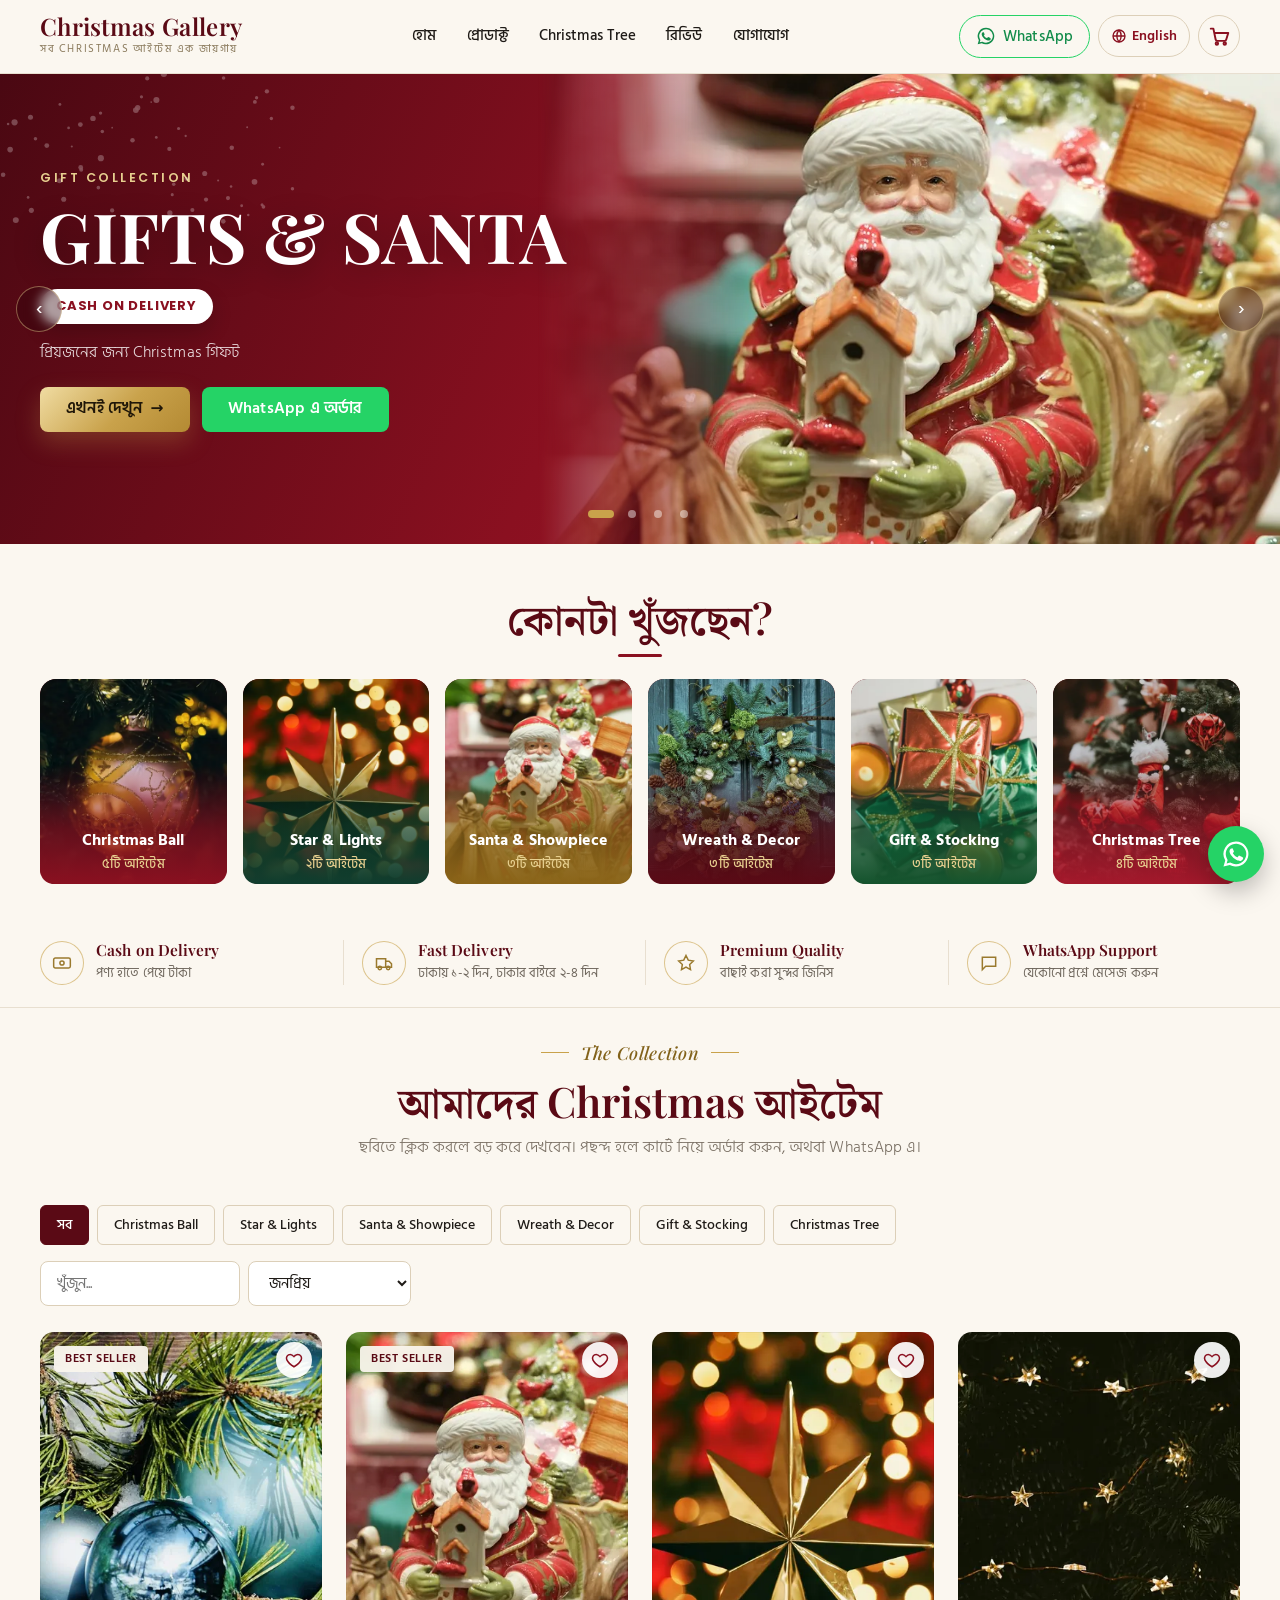
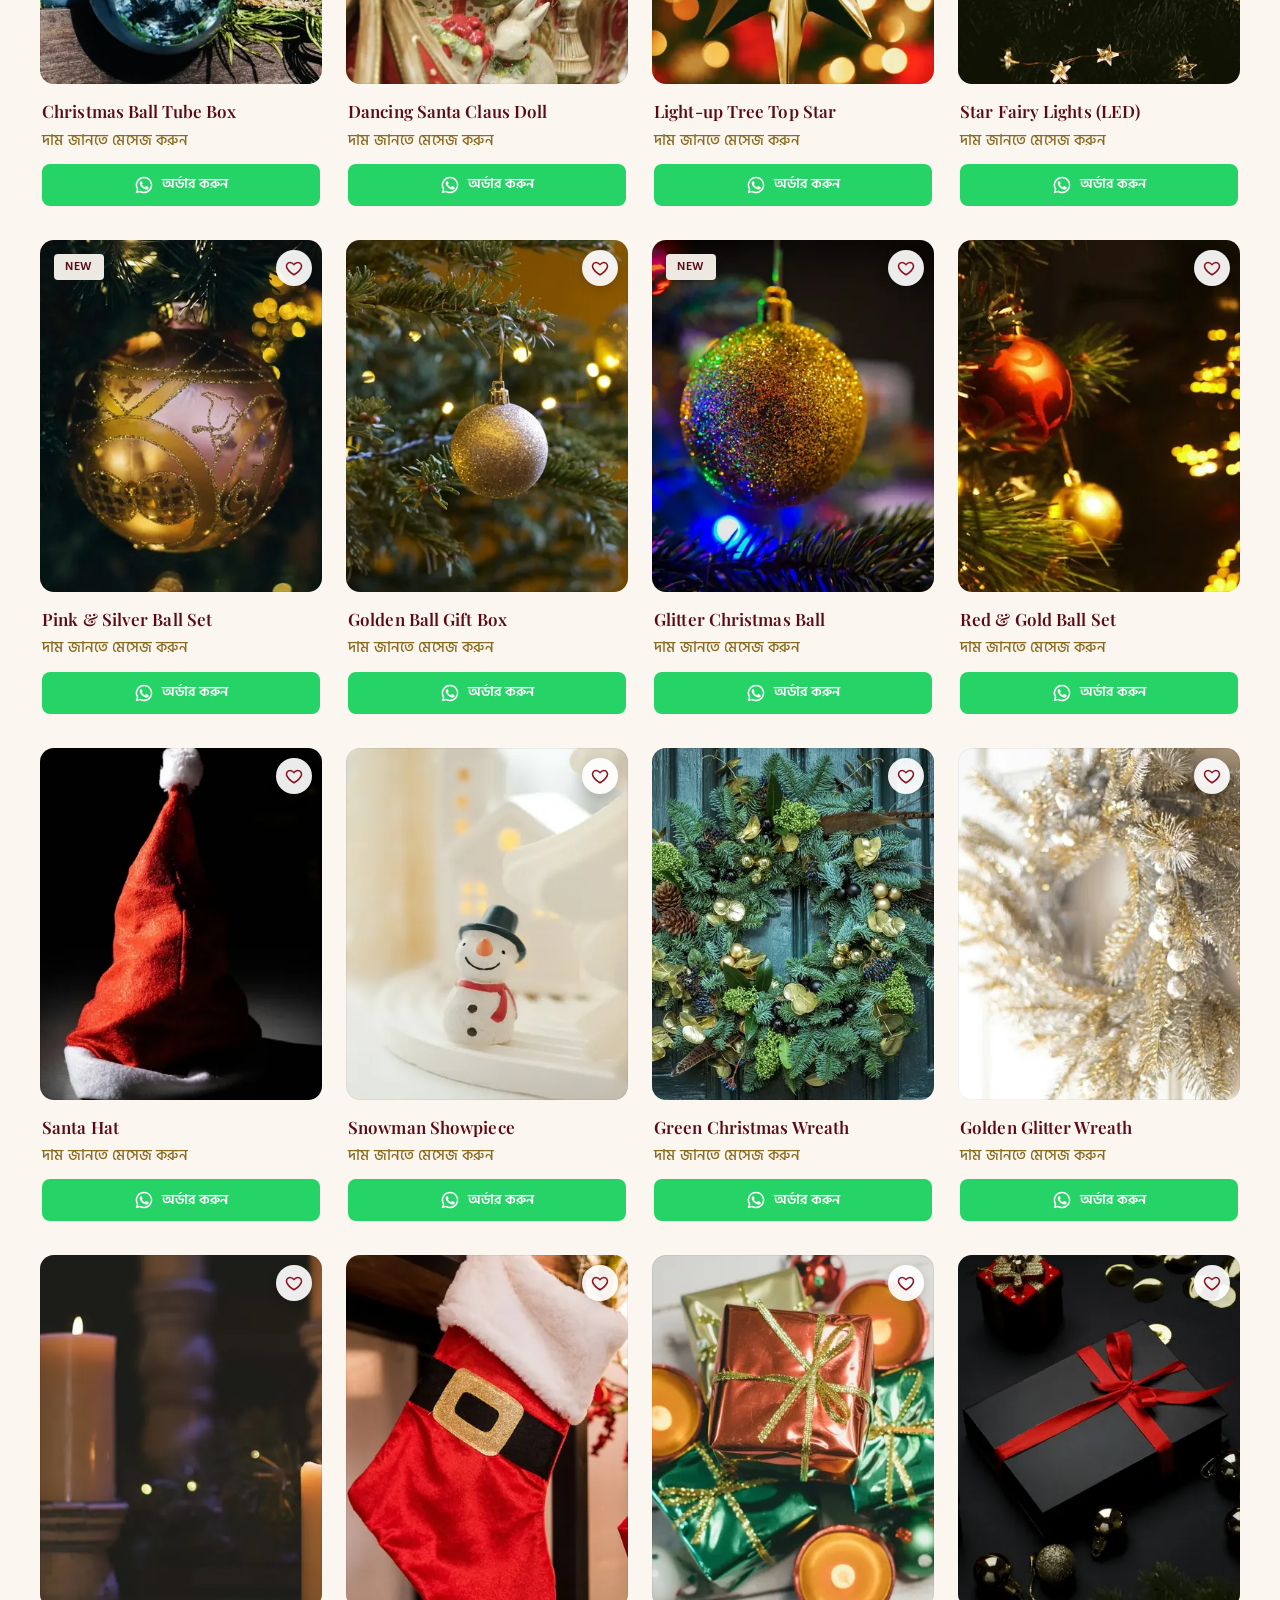
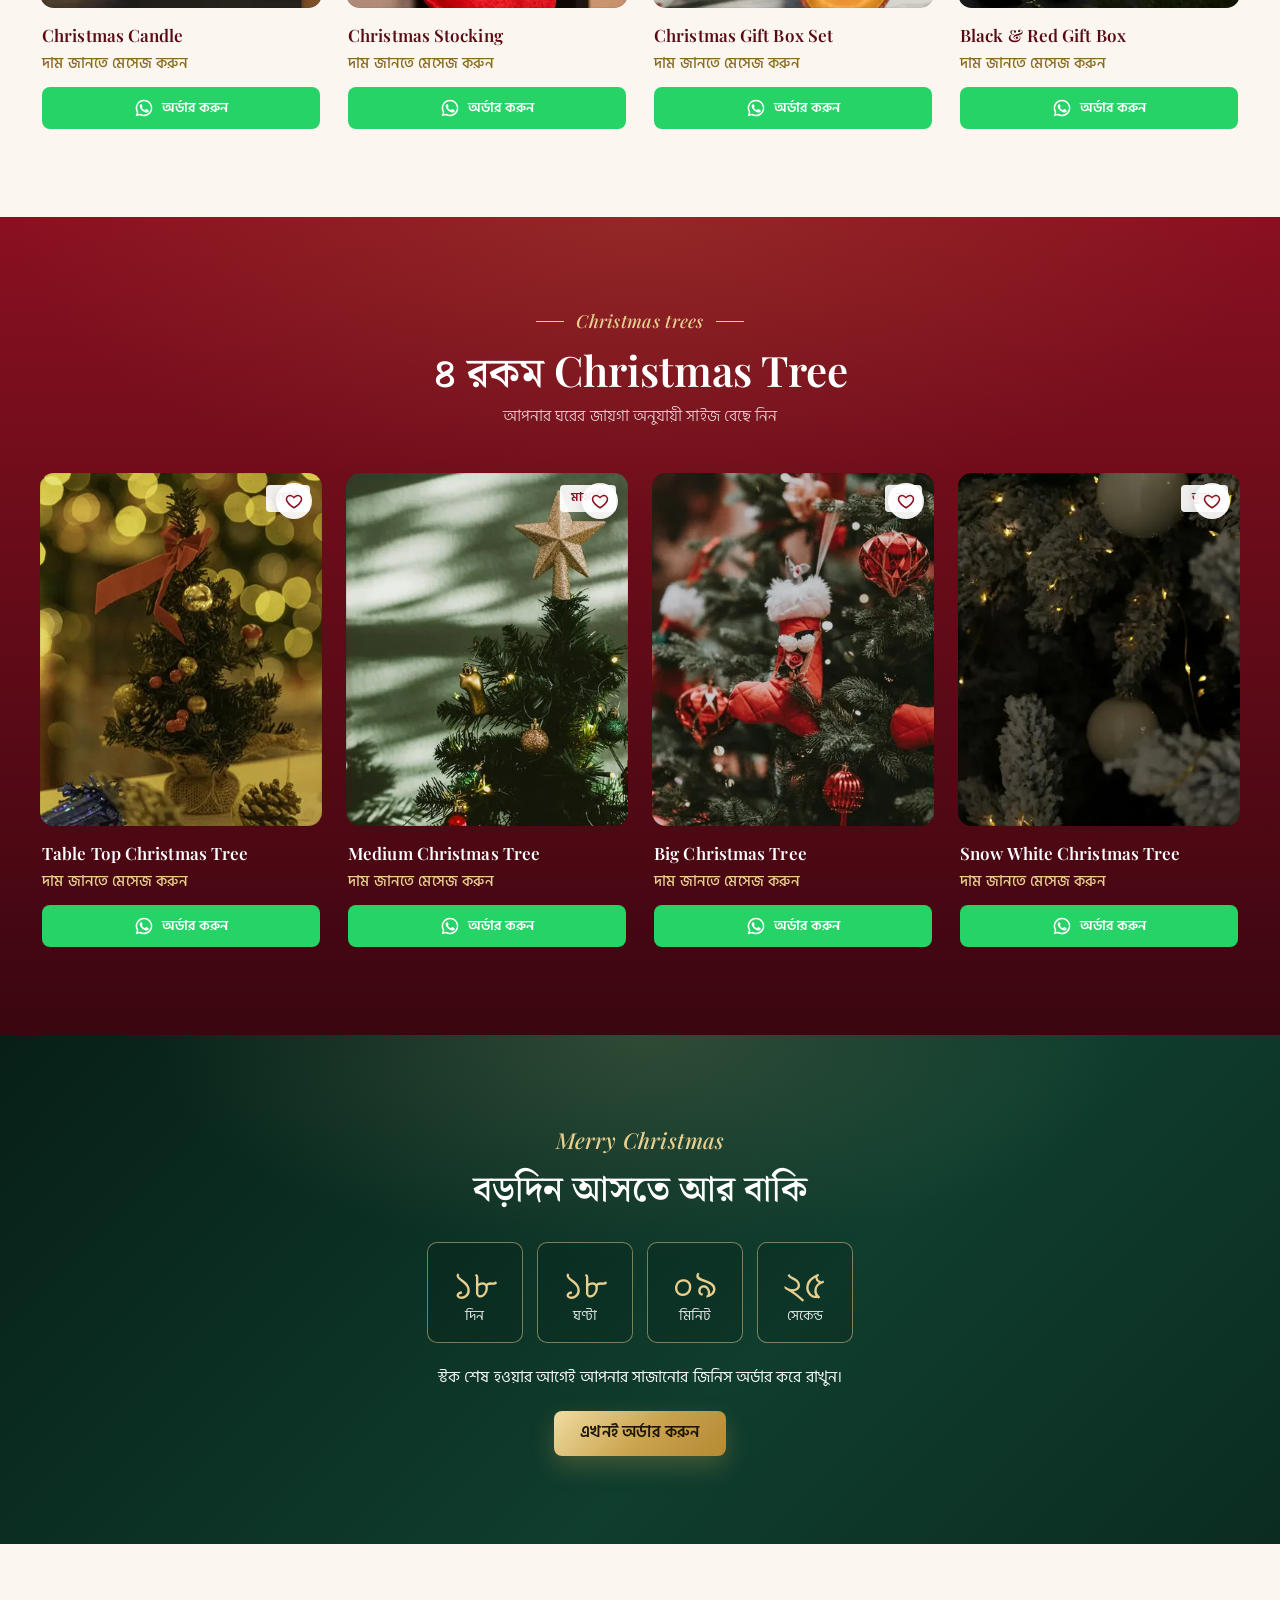
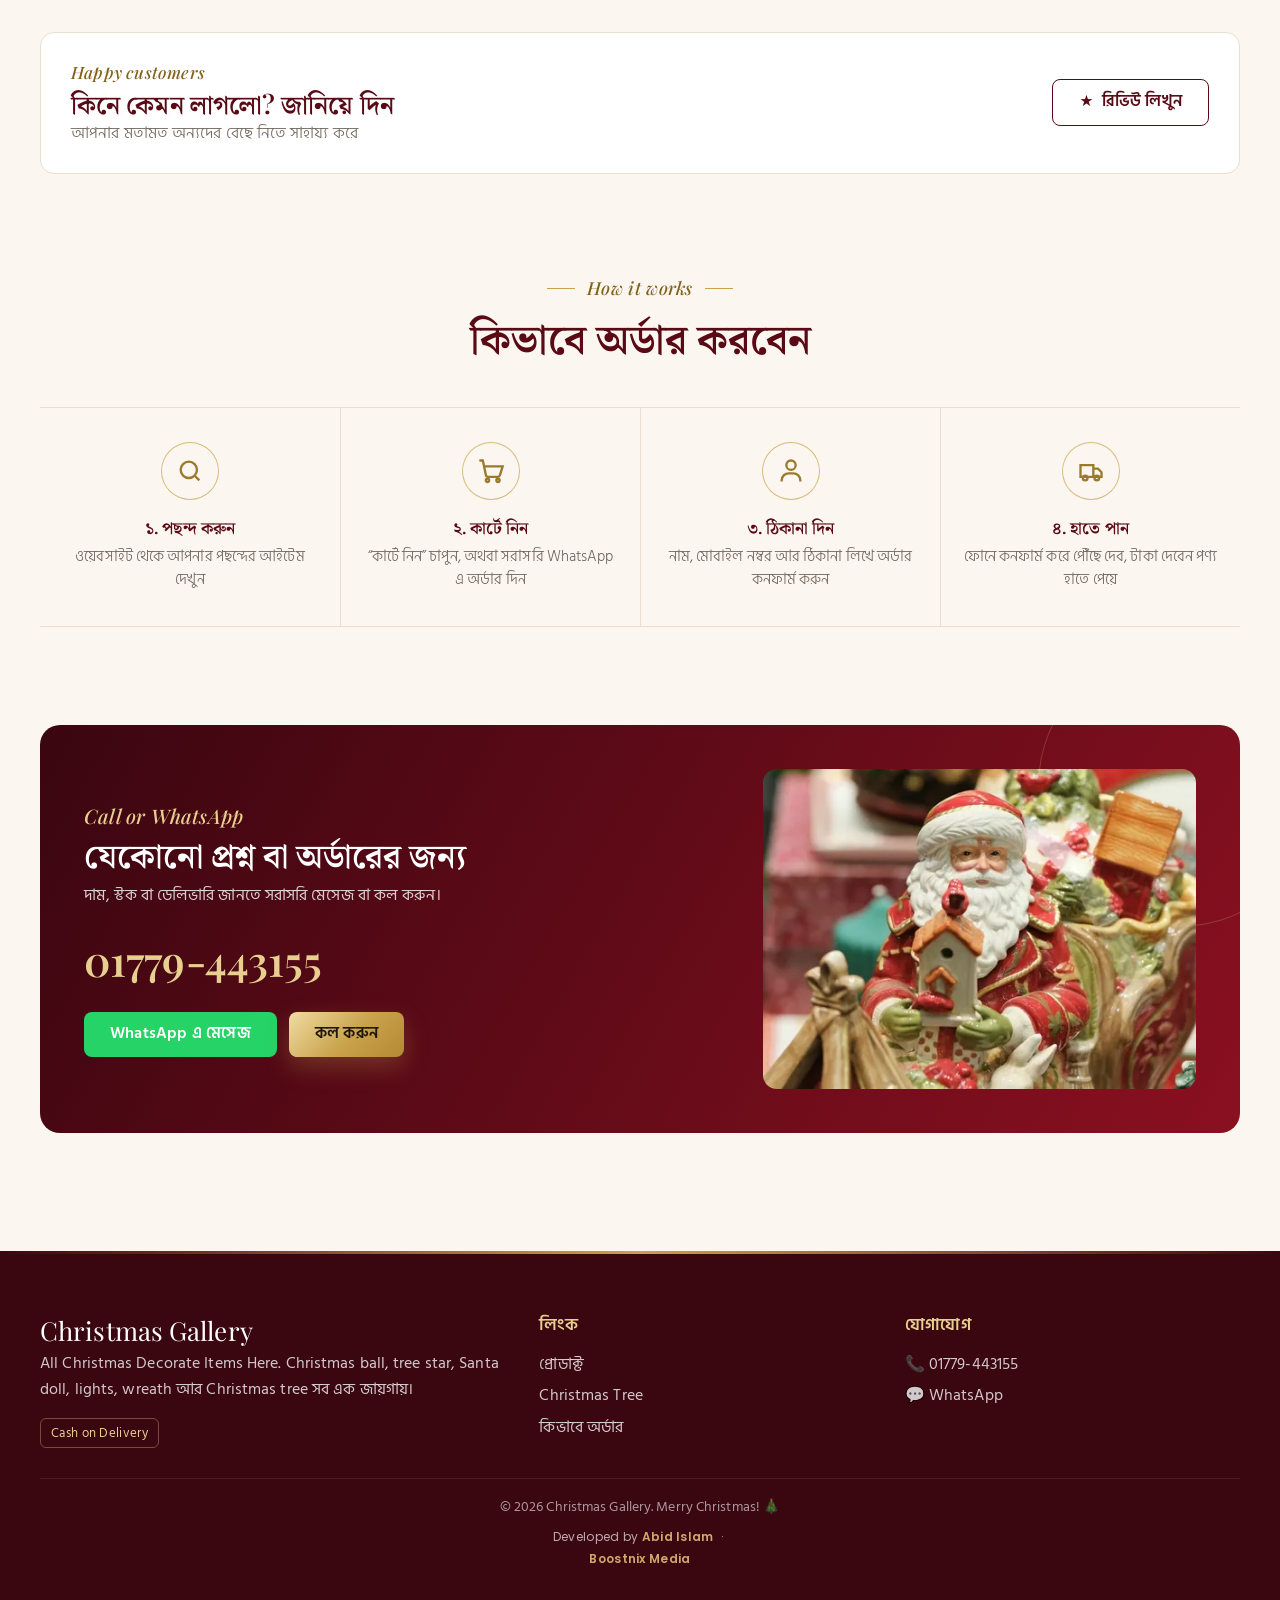
==== commit 1c3ec8de: "Phone bottom tab bar, wishlist, WhatsApp brand green" ====
--- a/docs/index.html
+++ b/docs/index.html
@@ -635,6 +635,36 @@
 .devby{text-align:center;white-space:nowrap;font-size:12px;letter-spacing:.3px;opacity:.85;margin-top:8px;font-family:Poppins,sans-serif}
 .devby b{font-weight:600;color:#e8c77a}.devby span{margin:0 4px}
 .devby a{color:#e8c77a;text-decoration:none;font-weight:600}.devby a:hover{text-decoration:underline}
+
+/* WhatsApp real brand colour everywhere (owner Nov 25) */
+.fab,.fab:hover{background:#25D366!important;color:#fff!important}
+.btn-wa:not(.btn-sq),#mt .btn-wa,.hero .btn-wa{background:#25D366!important;color:#fff!important;border:0!important;font-weight:600}
+.btn-wa:not(.btn-sq):hover{background:#1ebe5b!important}
+.btn-wa.btn-sq{background:#25D366!important;color:#fff!important;border:0!important}
+.hbtn{border-color:#25D366;color:#128c4a}.hbtn:hover{background:#25D366;color:#fff;border-color:#25D366}
+/* wishlist heart on cards */
+.card .img{position:relative}
+.wish{position:absolute;top:10px;right:10px;z-index:3;width:36px;height:36px;border-radius:50%;border:0;background:rgba(255,255,255,.92);display:grid;place-items:center;cursor:pointer;box-shadow:0 4px 12px rgba(0,0,0,.15);transition:transform .2s}
+.wish svg{fill:none;stroke:#8a1020;stroke-width:2}
+.wish.on svg{fill:#c8102e;stroke:#c8102e}.wish:active{transform:scale(.88)}
+.wishhead{display:flex;align-items:center;justify-content:space-between;gap:10px;margin:0 0 14px;padding:12px 16px;border-radius:14px;background:#fff;border:1px solid #ecdcc8}
+.wishhead[hidden]{display:none}.wishhead b{color:#8a1020;font-size:16px}
+.wishhead button{border:1px solid #8a1020;background:transparent;color:#8a1020;border-radius:30px;padding:6px 14px;font:inherit;font-size:13px;cursor:pointer}
+/* phone bottom tab bar */
+.tabbar{display:none}
+@media (max-width:760px){
+ .tabbar{display:grid;grid-template-columns:repeat(5,1fr);position:fixed;left:0;right:0;bottom:0;z-index:70;background:rgba(255,252,247,.97);backdrop-filter:blur(10px);border-top:1px solid #ecdcc8;box-shadow:0 -6px 20px rgba(58,6,16,.08);padding:7px 4px calc(7px + env(safe-area-inset-bottom))}
+ .tabbar a{position:relative;display:flex;flex-direction:column;align-items:center;gap:3px;color:#5b4a4c;font-size:11px;font-weight:600;letter-spacing:.3px;text-decoration:none;padding:2px 0}
+ .tabbar svg{width:23px;height:23px;fill:none;stroke:currentColor;stroke-width:1.8;stroke-linejoin:round;stroke-linecap:round}
+ .tabbar svg.f{fill:currentColor;stroke:none}
+ .tabbar a.on,.tabbar a:active{color:#8a1020}
+ .tabbar a.on:before{content:"";position:absolute;top:-7px;width:26px;height:3px;border-radius:0 0 3px 3px;background:#c9a24e}
+ .tabbar i{position:absolute;top:-3px;left:calc(50% + 6px);min-width:17px;height:17px;padding:0 4px;border-radius:9px;background:#8a1020;color:#fff;font-size:10px;font-style:normal;display:none;place-items:center;line-height:1}
+ .tabbar .tb-wa{color:#0f7a3a}
+ .tabbar .tb-wa svg{width:30px;height:30px;padding:5px;margin-top:-4px;border-radius:50%;background:#25D366;color:#fff;box-shadow:0 4px 12px rgba(37,211,102,.45)}
+ .fab{display:none!important}
+ body{padding-bottom:calc(66px + env(safe-area-inset-bottom))}
+}
 </style>
 </head>
 <body>
@@ -720,6 +750,7 @@
  <div class="wrap">
   <div class="head"><span class="xmas">The Collection</span><h2 data-en="Our Christmas items">আমাদের Christmas আইটেম</h2><p data-en="Tap a photo to see it bigger. Add to cart and order, or order on WhatsApp.">ছবিতে ক্লিক করলে বড় করে দেখবেন। পছন্দ হলে কার্টে নিয়ে অর্ডার করুন, অথবা WhatsApp এ।</p></div>
   <div class="fbar">
+   <div class="wishhead" id="wishhead" hidden><b><span data-en="My wishlist">আমার পছন্দের তালিকা</span></b><button type="button" data-wishoff><span data-en="See all products">সব প্রোডাক্ট দেখুন</span></button></div>
    <div class="chips" id="chips"></div>
    <div class="ftools"><input id="q" type="search" placeholder="খুঁজুন..." data-en-ph="Search..." aria-label="Search"><select id="sort" aria-label="Sort"><option value="" data-en="Popular">জনপ্রিয়</option><option value="new" data-en="Newest">নতুন আগে</option><option value="lo" data-en="Price: low to high">দাম: কম থেকে বেশি</option><option value="hi" data-en="Price: high to low">দাম: বেশি থেকে কম</option></select></div>
   </div>
@@ -785,6 +816,13 @@
  </div>
 </footer>
 
+<nav class="tabbar" aria-label="Shortcuts">
+ <a href="#top" data-tab="home"><svg viewBox="0 0 24 24"><path d="M3 10.5 12 3l9 7.5V20a1 1 0 0 1-1 1h-5v-6H9v6H4a1 1 0 0 1-1-1z"/></svg><span data-en="Home">হোম</span></a>
+ <a href="#products" data-tab="shop"><svg viewBox="0 0 24 24"><rect x="3.5" y="3.5" width="7" height="7" rx="1.5"/><rect x="13.5" y="3.5" width="7" height="7" rx="1.5"/><rect x="3.5" y="13.5" width="7" height="7" rx="1.5"/><rect x="13.5" y="13.5" width="7" height="7" rx="1.5"/></svg><span data-en="Shop">শপ</span></a>
+ <a href="#products" data-tab="wish" data-wishtab><svg viewBox="0 0 24 24"><path d="M12 20.5s-7.5-4.6-9.2-9C1.5 8 3.6 4.8 7 4.8c2 0 3.3 1 5 2.9 1.7-1.9 3-2.9 5-2.9 3.4 0 5.5 3.2 4.2 6.7-1.7 4.4-9.2 9-9.2 9z"/></svg><span data-en="Wishlist">পছন্দ</span><i class="wish-n">০</i></a>
+ <a href="#" data-cart data-tab="bag" onclick="return false"><svg viewBox="0 0 24 24"><path d="M5 8h14l-1.2 12.1a1 1 0 0 1-1 .9H7.2a1 1 0 0 1-1-.9z"/><path d="M9 8V6.5a3 3 0 0 1 6 0V8"/></svg><span data-en="Bag">ব্যাগ</span><i class="cart-n">০</i></a>
+ <a class="tb-wa" href="https://wa.me/8801779443155?text=Christmas%20Gallery%20theke%20order%20korte%20chai" target="_blank" rel="noopener" data-contact><svg viewBox="0 0 24 24" class="f"><path d="M12 2a10 10 0 0 0-8.6 15.1L2 22l5-1.3A10 10 0 1 0 12 2m0 18.2a8.2 8.2 0 0 1-4.2-1.2l-.3-.2-3 .8.8-2.9-.2-.3A8.2 8.2 0 1 1 12 20.2m4.5-6.1c-.2-.1-1.5-.7-1.7-.8s-.4-.1-.6.1l-.8 1c-.1.2-.3.2-.5.1a6.7 6.7 0 0 1-3.3-2.9c-.3-.4.2-.4.7-1.4a.5.5 0 0 0 0-.4l-.8-1.9c-.2-.5-.4-.4-.6-.4h-.5a1 1 0 0 0-.7.3 3 3 0 0 0-.9 2.2 5.2 5.2 0 0 0 1.1 2.8 12 12 0 0 0 4.6 4c1.7.7 2.4.8 3.2.7a2.8 2.8 0 0 0 1.8-1.3 2.3 2.3 0 0 0 .2-1.3c-.1-.1-.3-.2-.5-.3"/></svg><span>WhatsApp</span></a>
+</nav>
 <a class="fab" href="https://wa.me/8801779443155?text=Christmas%20Gallery%20theke%20order%20korte%20chai" target="_blank" rel="noopener" aria-label="WhatsApp" data-contact><svg width="30" height="30" viewBox="0 0 24 24" fill="currentColor"><path d="M12 2a10 10 0 0 0-8.6 15.1L2 22l5-1.3A10 10 0 1 0 12 2m0 18.2a8.2 8.2 0 0 1-4.2-1.2l-.3-.2-3 .8.8-2.9-.2-.3A8.2 8.2 0 1 1 12 20.2m4.5-6.1c-.2-.1-1.5-.7-1.7-.8s-.4-.1-.6.1l-.8 1c-.1.2-.3.2-.5.1a6.7 6.7 0 0 1-3.3-2.9c-.3-.4.2-.4.7-1.4a.5.5 0 0 0 0-.4l-.8-1.9c-.2-.5-.4-.4-.6-.4h-.5a1 1 0 0 0-.7.3 3 3 0 0 0-.9 2.2 5.2 5.2 0 0 0 1.1 2.8 12 12 0 0 0 4.6 4c1.7.7 2.4.8 3.2.7a2.8 2.8 0 0 0 1.8-1.3 2.3 2.3 0 0 0 .2-1.3c-.1-.1-.3-.2-.5-.3"/></svg></a>
 
 <div class="drawer" id="drawer"><div class="dpanel" role="dialog" aria-modal="true" aria-labelledby="dtitle">
@@ -883,11 +921,19 @@
 function card(p,tree){
  var opt=[];if(p.sizes.length)opt.push(L(num(p.sizes.length)+'টি সাইজ',p.sizes.length+' sizes'));if(p.colors.length)opt.push(L(num(p.colors.length)+'টি কালার',p.colors.length+' colours'));
  return '<article class="card" data-id="'+p.id+'">'+
-  '<div class="img '+(p.cls==='contain'?'contain ':'')+(p.cls&&p.cls!=='contain'?esc(p.cls):'')+'" data-open="'+p.id+'"><img src="'+esc(p.th||p.img)+'" alt="'+esc(p.name)+'" loading="lazy" width="600" height="600">'+
+  '<div class="img '+(p.cls==='contain'?'contain ':'')+(p.cls&&p.cls!=='contain'?esc(p.cls):'')+'" data-open="'+p.id+'">'+wishBtn(p)+'<img src="'+esc(p.th||p.img)+'" alt="'+esc(p.name)+'" loading="lazy" width="600" height="600">'+
   badges(p,tree)+(p.size?'<span class="size">'+esc(p.size)+'</span>':'')+(!p.stock?'<span class="soldout">'+L('স্টক শেষ','Out of stock')+'</span>':'')+'</div>'+
   '<div class="body"><h3>'+esc(p.name)+'</h3>'+(p.rc?'<div class="rc">'+stars(p.rating)+' ('+num(p.rc)+')</div>':'')+'<p class="desc">'+esc(desc(p))+'</p>'+(opt.length?'<span class="opts">'+opt.join(' · ')+'</span>':'')+lowq(p)+
   '<div class="row">'+priceHTML(p)+'</div>'+
   buyBtns(p)+'</div></article>'}
+
+/* ===== wishlist (saved in this browser) ===== */
+var WISH=[],WMODE=false;try{WISH=JSON.parse(localStorage.getItem('cg_wish')||'[]').map(String)}catch(e){}
+function isW(id){return WISH.indexOf(String(id))>-1}
+function wishBtn(p){return '<button class="wish'+(isW(p.id)?' on':'')+'" data-wish="'+p.id+'" aria-label="'+L('পছন্দে রাখুন','Save to wishlist')+'"><svg viewBox="0 0 24 24" width="18" height="18"><path d="M12 21s-7.5-4.6-9.5-9.2C1 8.2 3.3 4.5 7 4.5c2 0 3.4 1.1 5 3 1.6-1.9 3-3 5-3 3.7 0 6 3.7 4.5 7.3C19.5 16.4 12 21 12 21z"/></svg></button>'}
+function renderWishN(){document.querySelectorAll('.wish-n').forEach(function(e){e.textContent=num(WISH.length);e.style.display=WISH.length?'grid':'none'})}
+function toggleWish(id){id=String(id);var i=WISH.indexOf(id);if(i>-1)WISH.splice(i,1);else WISH.push(id);try{localStorage.setItem('cg_wish',JSON.stringify(WISH))}catch(e){}
+ document.querySelectorAll('[data-wish="'+id+'"]').forEach(function(b){b.classList.toggle('on',i<0)});renderWishN();if(WMODE)renderGrids()}
 
 /* ===== listing, filters ===== */
 var CAT='',Q='',SORT='';
@@ -901,10 +947,12 @@
 function renderGrids(){
  var q=Q.trim().toLowerCase(),filtered=!!(CAT||q);
  var src=filtered?PRODUCTS.concat(TREES):PRODUCTS;
- var list=src.filter(function(p){return (!CAT||p.cat===CAT)&&(!q||(p.name+' '+p.desc+' '+p.desc_en+' '+p.badge).toLowerCase().indexOf(q)>-1)});
- document.getElementById('pgrid').innerHTML=sortList(list).map(function(p){return card(p,p.type==='tree')}).join('')||'<div class="noitems">'+L('কিছু পাওয়া যায়নি। অন্য কিছু লিখে খুঁজুন।','Nothing found. Try another word.')+'</div>';
+ if(WMODE)src=PRODUCTS.concat(TREES);
+ var list=src.filter(function(p){return (!WMODE||isW(p.id))&&(!CAT||p.cat===CAT)&&(!q||(p.name+' '+p.desc+' '+p.desc_en+' '+p.badge).toLowerCase().indexOf(q)>-1)});
+ document.getElementById('pgrid').innerHTML=sortList(list).map(function(p){return card(p,p.type==='tree')}).join('')||'<div class="noitems">'+(WMODE?L('পছন্দের তালিকা খালি। প্রোডাক্টের ছবিতে ♡ চাপলে এখানে জমা থাকবে।','Your wishlist is empty. Tap ♡ on a product to save it.'):L('কিছু পাওয়া যায়নি। অন্য কিছু লিখে খুঁজুন।','Nothing found. Try another word.'))+'</div>';
+ var wh=document.getElementById('wishhead');if(wh)wh.hidden=!WMODE;
  document.getElementById('tgrid').innerHTML=sortList(TREES).map(function(p){return card(p,true)}).join('');
- document.getElementById('trees').style.display=TREES.length&&!filtered?'':'none';
+ document.getElementById('trees').style.display=TREES.length&&!filtered&&!WMODE?'':'none';
  var fs=document.getElementById('flash');if(fs){var fl=PRODUCTS.concat(TREES).filter(function(p){return p.fl&&p.price&&p.stock});fs.hidden=!fl.length;document.getElementById('fgrid').innerHTML=fl.map(function(p){return card(p,p.type==='tree')}).join('')}
 }
 
@@ -918,7 +966,8 @@
  px('AddToCart',{content_ids:[String(id)],content_name:p.name,content_type:'product',value:p.price*q,currency:'BDT'})}
 function sub(){return CART.reduce(function(s,c){return s+ALL[c.id].price*c.qty},0)}
 function delivery(){var s=sub();if(CFG.free>0&&s>=CFG.free)return 0;return area()==='outside'?CFG.do:CFG.dd}
-function renderCart(){
+function tabOn(k){document.querySelectorAll('.tabbar [data-tab]').forEach(function(a){a.classList.toggle('on',a.dataset.tab===k)})}
+function renderCart(){renderWishN();
  var n=CART.reduce(function(s,c){return s+c.qty},0);
  document.querySelectorAll('.cart-n').forEach(function(e){e.textContent=num(n);e.style.display=n?'grid':'none'});
  var box=document.getElementById('citems');
@@ -977,7 +1026,11 @@
 /* ===== clicks ===== */
 document.addEventListener('click',function(e){
  var t=e.target;
- var ch=t.closest('[data-chip]');if(ch){CAT=ch.dataset.chip==='0'?'':ch.dataset.chip;renderChips();renderGrids();return}
+ var wb=t.closest('[data-wish]');if(wb){e.preventDefault();toggleWish(wb.dataset.wish);return}
+ if(t.closest('[data-wishtab]')){e.preventDefault();WMODE=true;CAT='';Q='';document.getElementById('q').value='';renderChips();renderGrids();tabOn('wish');document.getElementById('products').scrollIntoView({behavior:'smooth'});return}
+ if(t.closest('[data-wishoff]')){WMODE=false;renderGrids();tabOn('');return}
+ var tb=t.closest('.tabbar a[href^="#"]');if(tb&&WMODE){WMODE=false;renderGrids()}
+ var ch=t.closest('[data-chip]');if(ch){WMODE=false;CAT=ch.dataset.chip==='0'?'':ch.dataset.chip;renderChips();renderGrids();return}
  var ct=t.closest('[data-cat]');if(ct){CAT=ct.dataset.cat;Q='';document.getElementById('q').value='';renderChips();renderGrids()}
  var th=t.closest('[data-th]');if(th){document.getElementById('mimg').src=th.dataset.th;document.querySelectorAll('#thumbs img').forEach(function(i){i.classList.toggle('on',i===th)});return}
  var ps=t.closest('[data-ps]');if(ps){MP.s=ps.dataset.ps;renderModal();return}
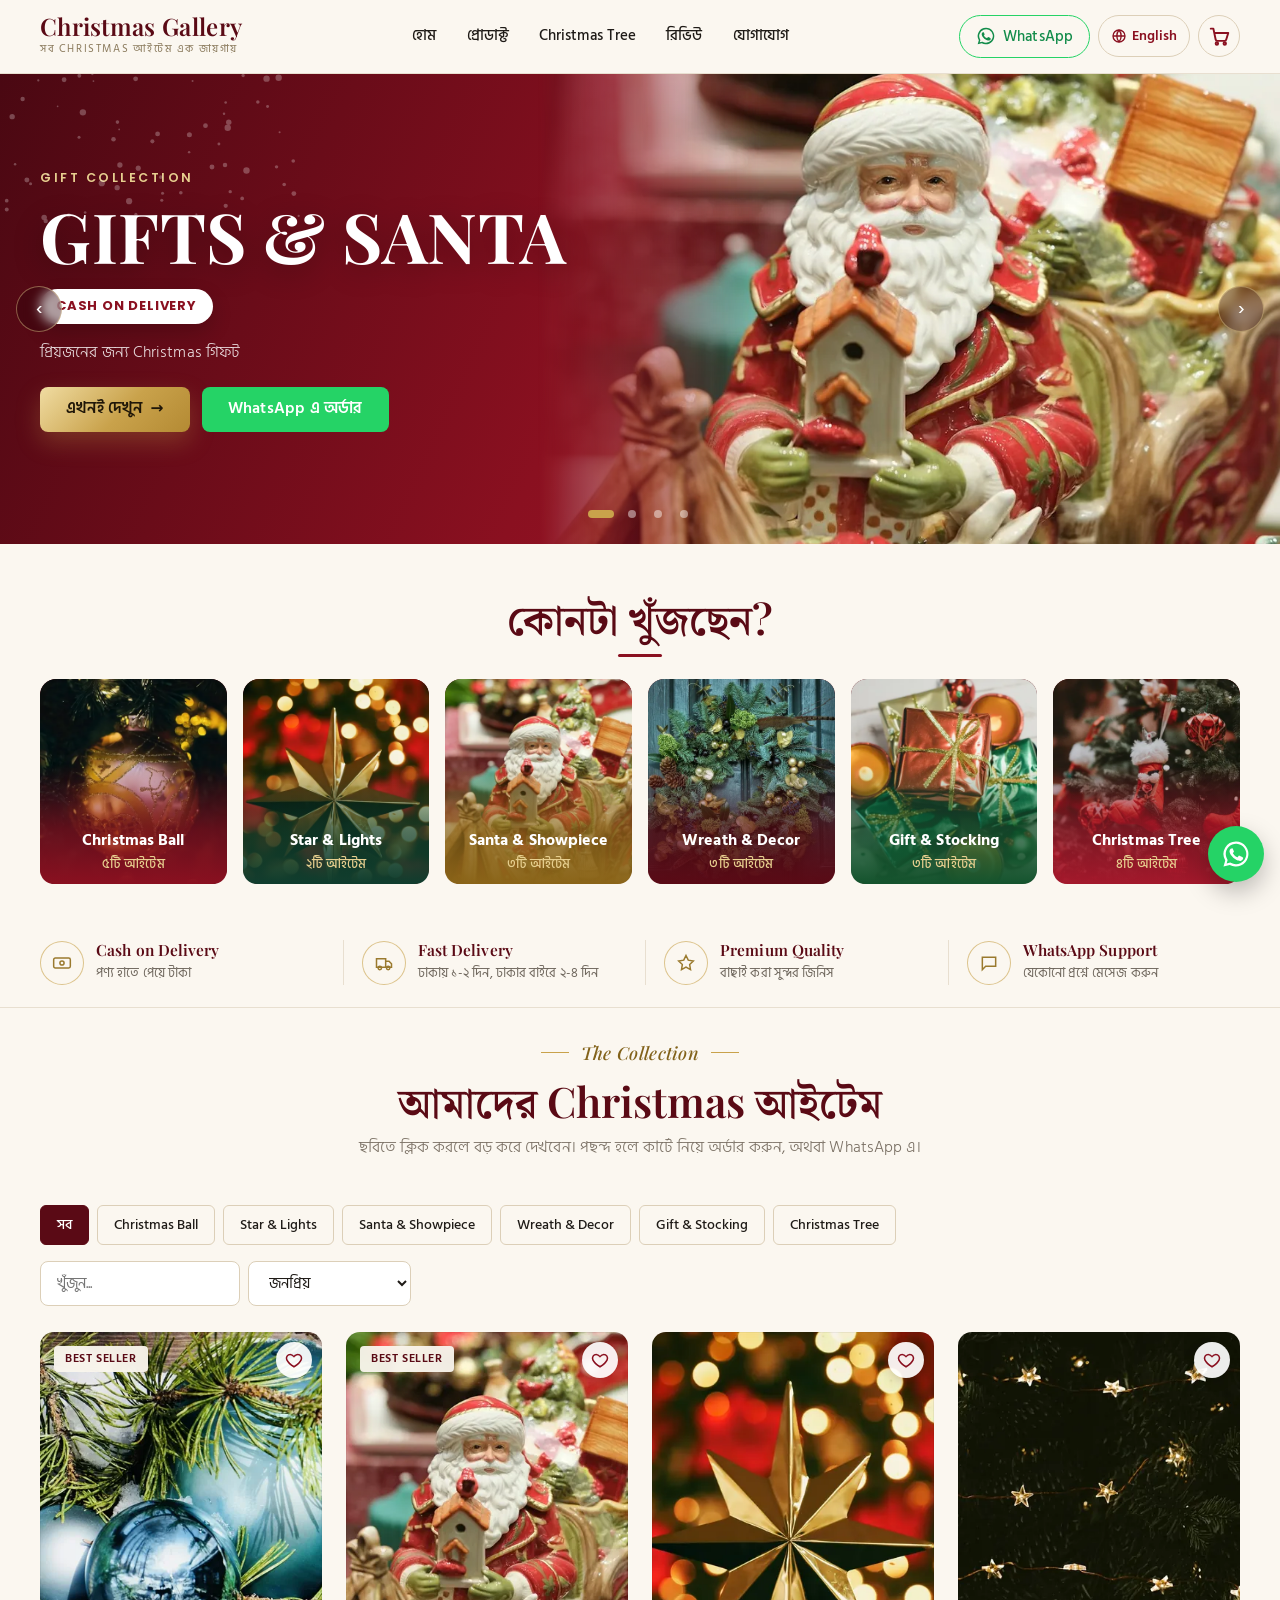
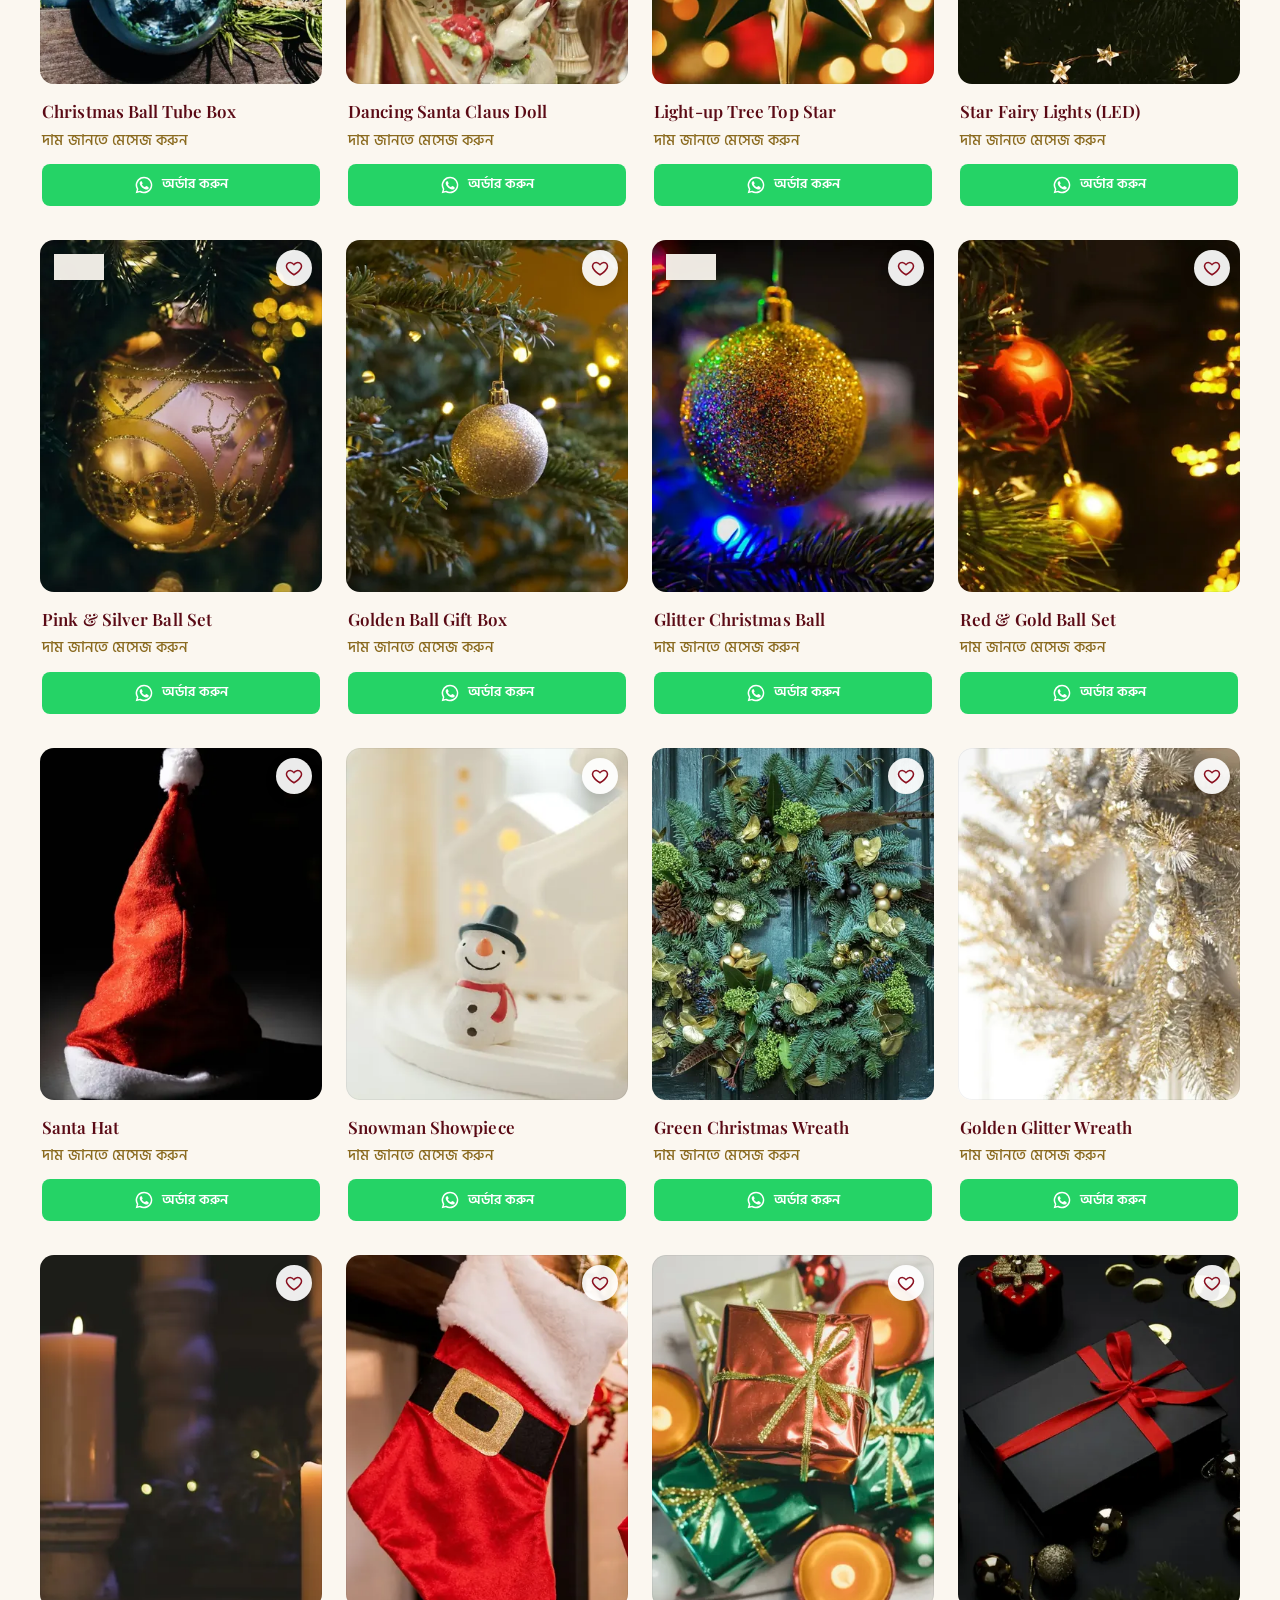
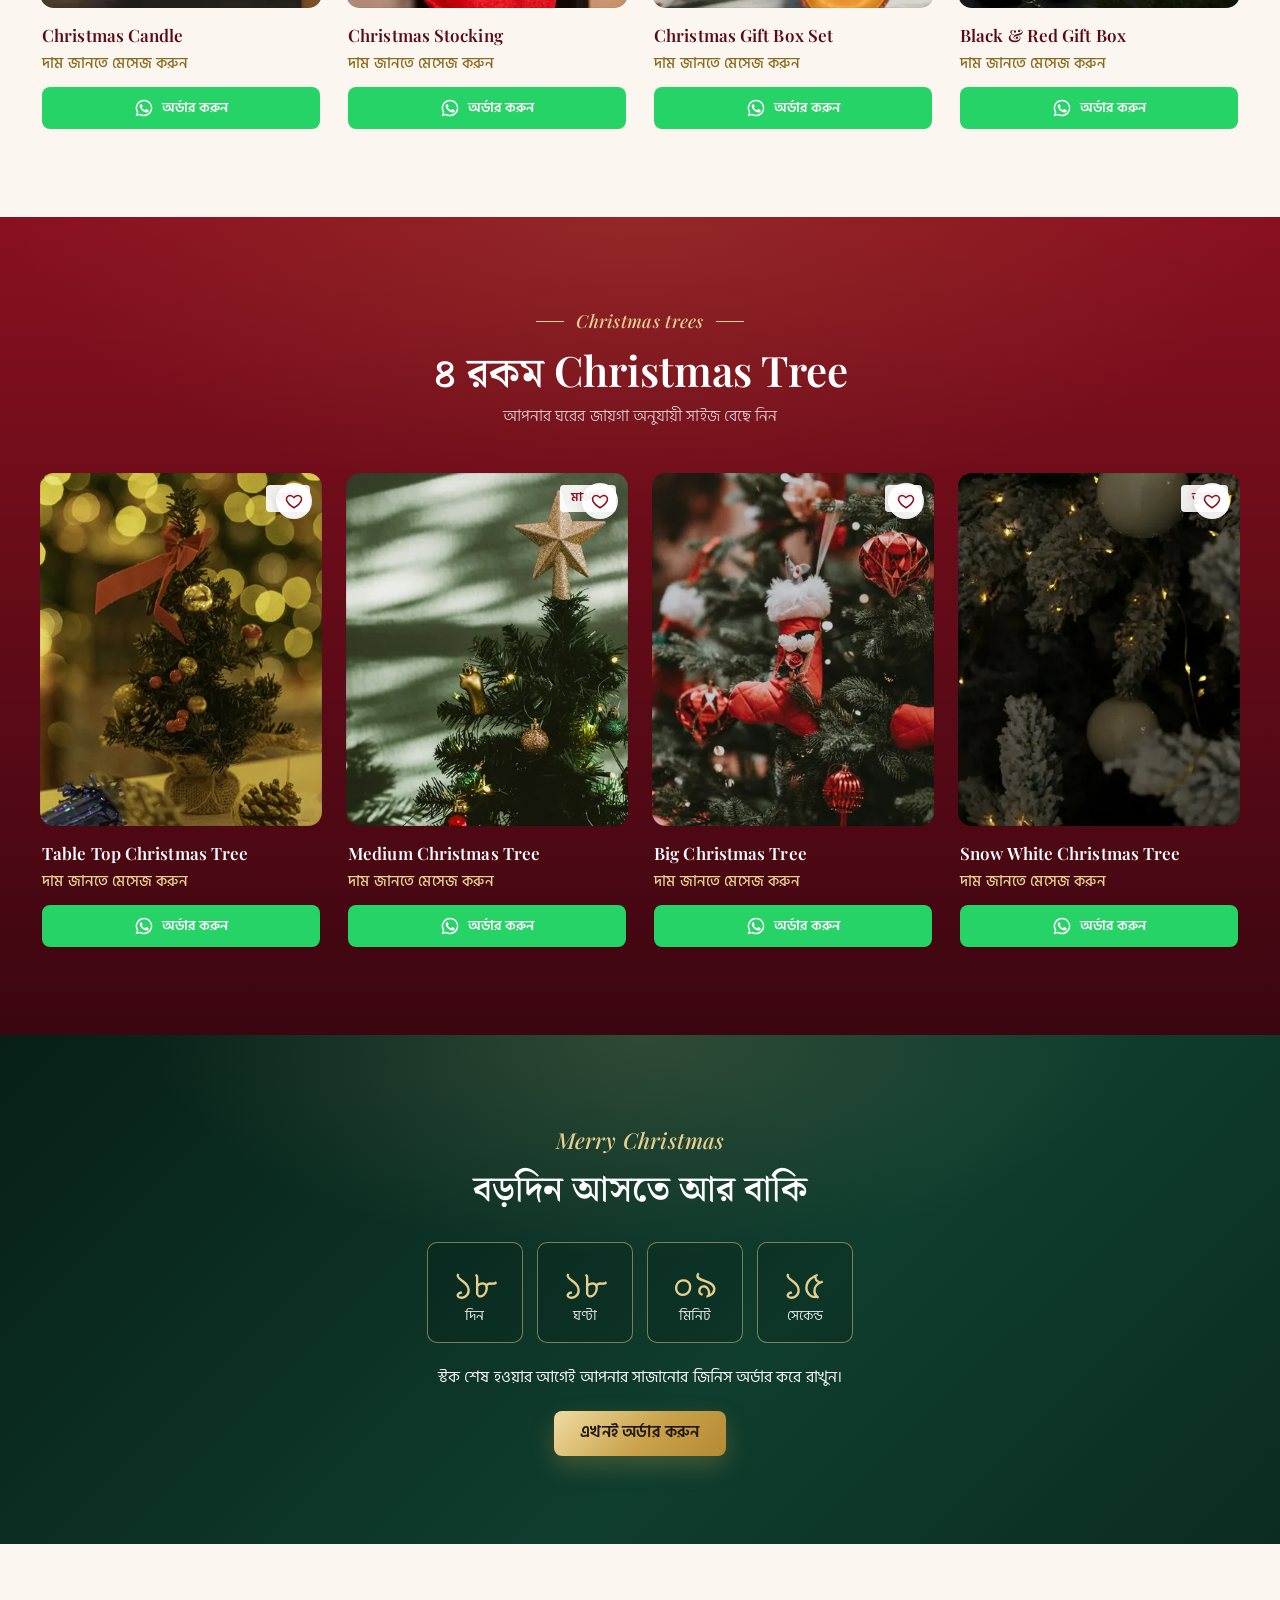
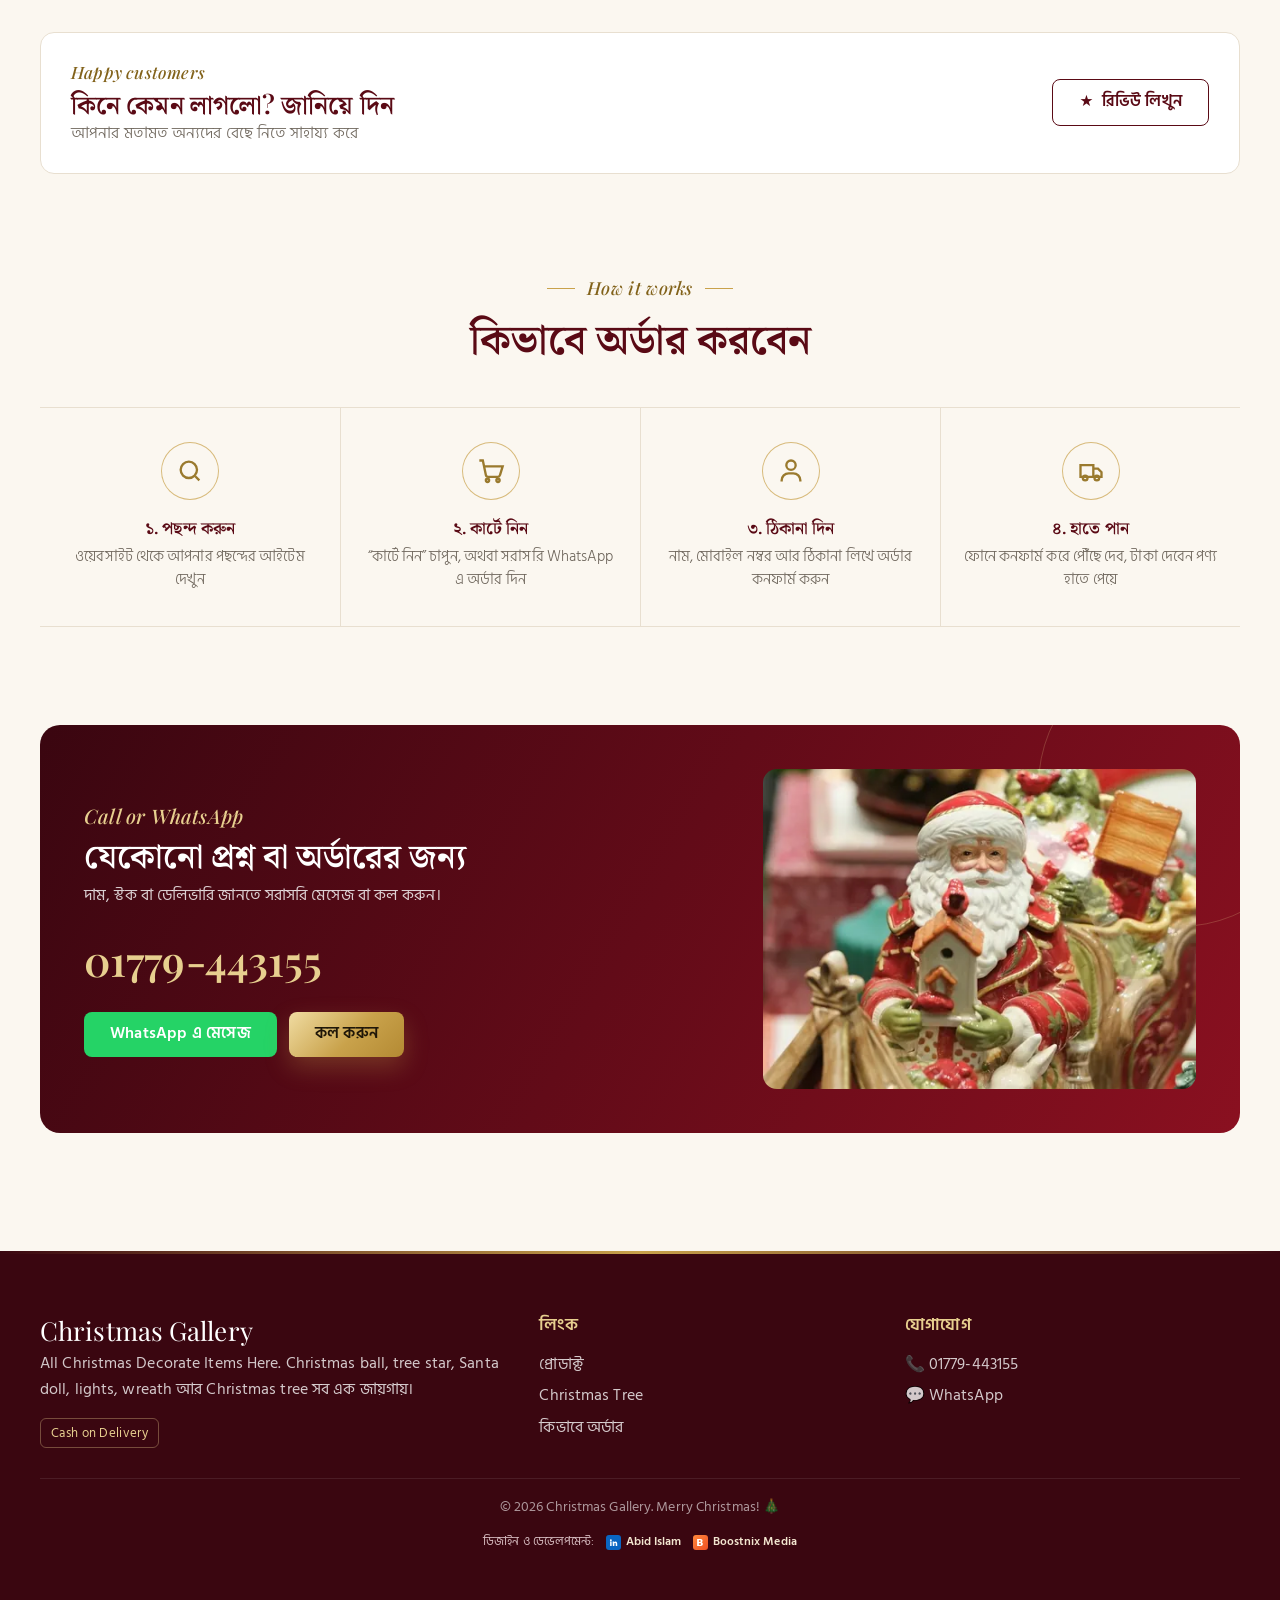
==== commit 7b7c7dba: "Footer credit with LinkedIn and Boostnix links" ====
--- a/docs/index.html
+++ b/docs/index.html
@@ -632,9 +632,6 @@
 .slide{animation:none!important}
 @media (max-width:760px){.hero .slide-grid .btns{justify-content:flex-start!important}}
 
-.devby{text-align:center;white-space:nowrap;font-size:12px;letter-spacing:.3px;opacity:.85;margin-top:8px;font-family:Poppins,sans-serif}
-.devby b{font-weight:600;color:#e8c77a}.devby span{margin:0 4px}
-.devby a{color:#e8c77a;text-decoration:none;font-weight:600}.devby a:hover{text-decoration:underline}
 
 /* WhatsApp real brand colour everywhere (owner Nov 25) */
 .fab,.fab:hover{background:#25D366!important;color:#fff!important}
@@ -665,6 +662,12 @@
  .fab{display:none!important}
  body{padding-bottom:calc(66px + env(safe-area-inset-bottom))}
 }
+
+/* developer credit, same as Kazi Office footer */
+.sig{margin:12px auto 0;display:flex;flex-wrap:wrap;align-items:center;justify-content:center;gap:5px 11px;font-size:12px;line-height:1.4;color:#d9bfc3;text-align:center}
+.sig a{display:inline-flex;align-items:center;gap:5px;color:#f3e6d0;font-weight:600;text-decoration:none;transition:color .2s}.sig a:hover{color:#fff;text-decoration:underline}
+.sig .sg-i{width:15px;height:15px;border-radius:3px;display:grid;place-items:center;flex-shrink:0;color:#fff;font:700 9.5px/1 system-ui,sans-serif}
+.sig .sg-li{background:#0a66c2}.sig .sg-bx{background:linear-gradient(135deg,#ff8a3d,#f04e23)}
 </style>
 </head>
 <body>
@@ -812,7 +815,8 @@
    <div><h3 data-en="Contact">যোগাযোগ</h3><a href="tel:+8801779443155" data-contact>📞 01779-443155</a><a href="https://wa.me/8801779443155" target="_blank" rel="noopener" data-contact>💬 WhatsApp</a></div>
   </div>
   <div class="copy">© <span id="yr">2026</span> Christmas Gallery. Merry Christmas! 🎄</div>
-  <div class="devby">Developed by <b>Abid Islam</b> <span>·</span> <a href="https://boostnixmedia.com" target="_blank" rel="noopener">Boostnix Media</a></div>
+  <div class="sig"><span data-en="Designed &amp; developed by">ডিজাইন ও ডেভেলপমেন্ট:</span>   <a href="https://www.linkedin.com/in/abid-islam-a926ab2b5/" target="_blank" rel="noopener author"><span class="sg-i sg-li"><svg width="9" height="9" viewBox="0 0 24 24" fill="currentColor" aria-hidden="true"><path d="M4.98 3.5a2.5 2.5 0 1 1 0 5 2.5 2.5 0 0 1 0-5zM3 9.5h4V21H3zM9.5 9.5h3.8v1.6h.06c.53-1 1.83-2.06 3.77-2.06 4.03 0 4.77 2.65 4.77 6.1V21h-4v-5.1c0-1.22-.02-2.78-1.7-2.78-1.7 0-1.96 1.33-1.96 2.7V21h-4z"/></svg></span>Abid Islam</a>
+   <a href="https://boostnixmedia.com/" target="_blank" rel="noopener"><span class="sg-i sg-bx">B</span>Boostnix Media</a></div>
  </div>
 </footer>
 
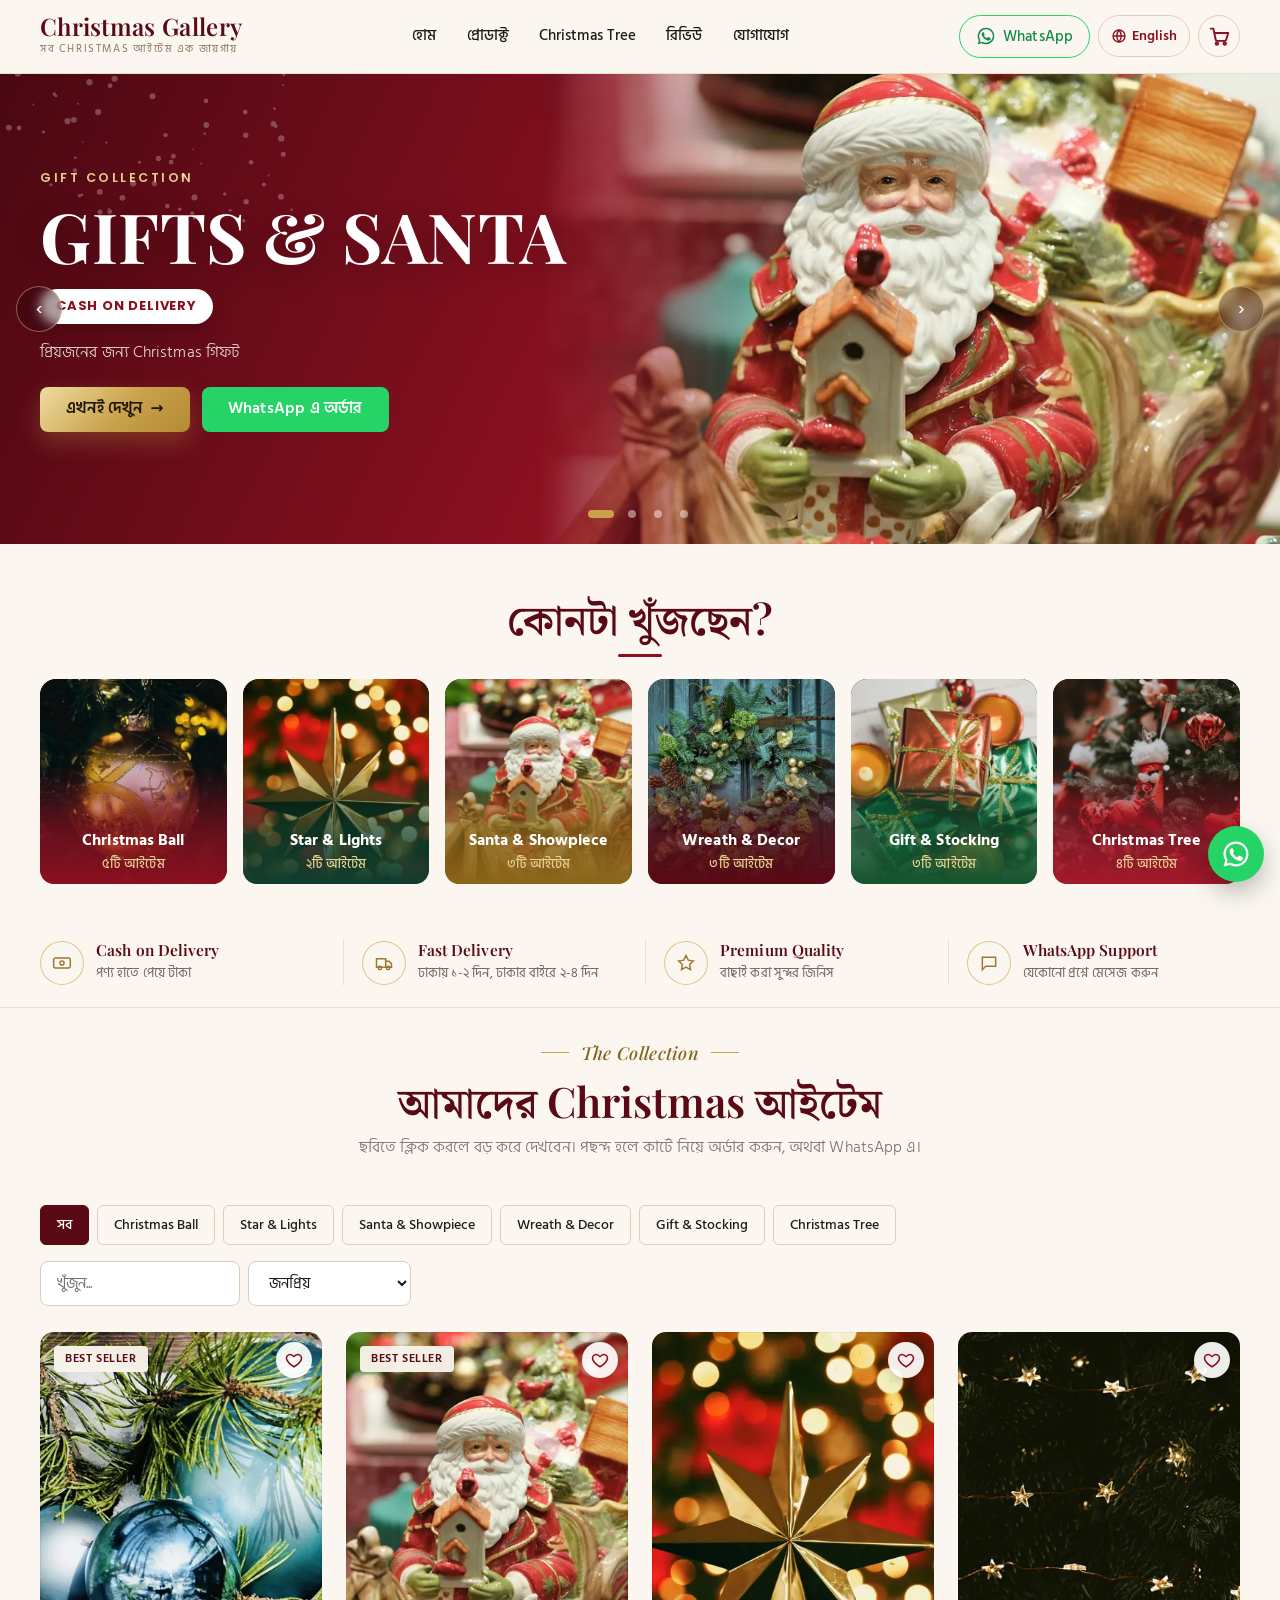
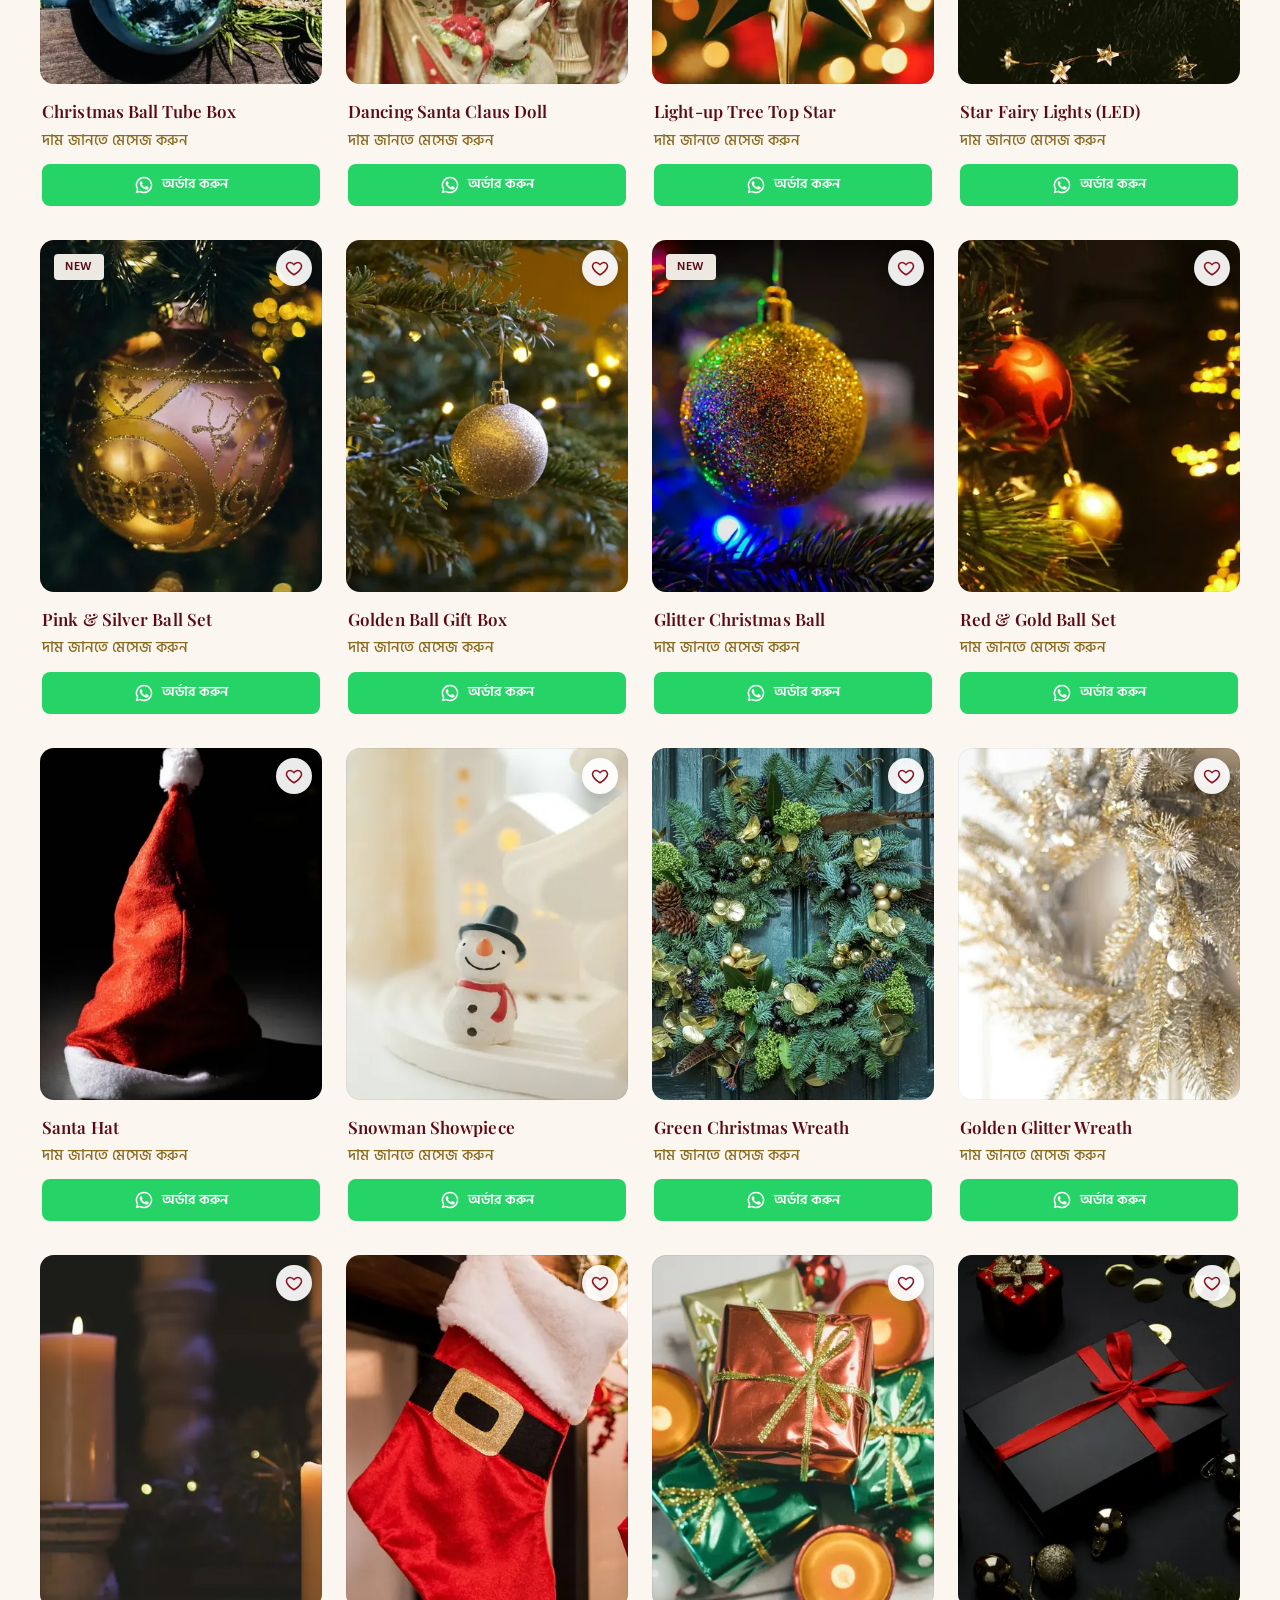
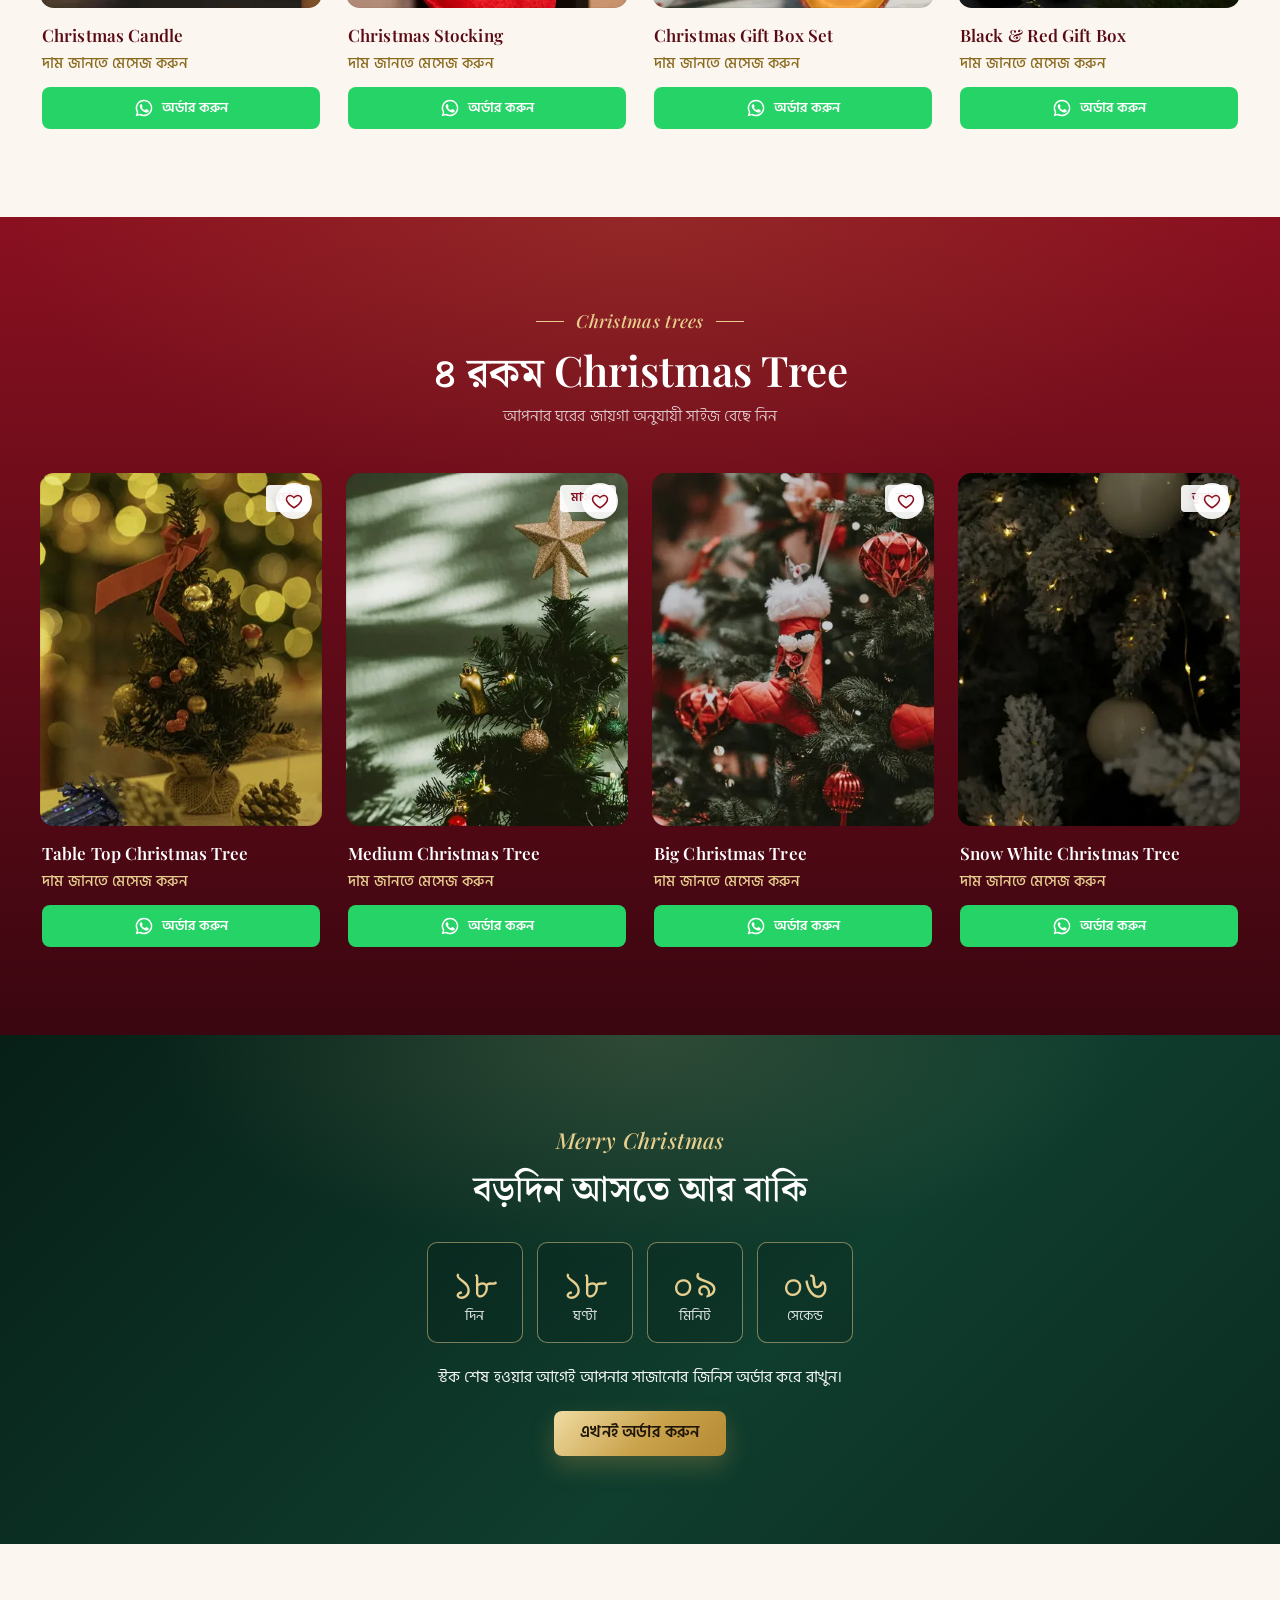
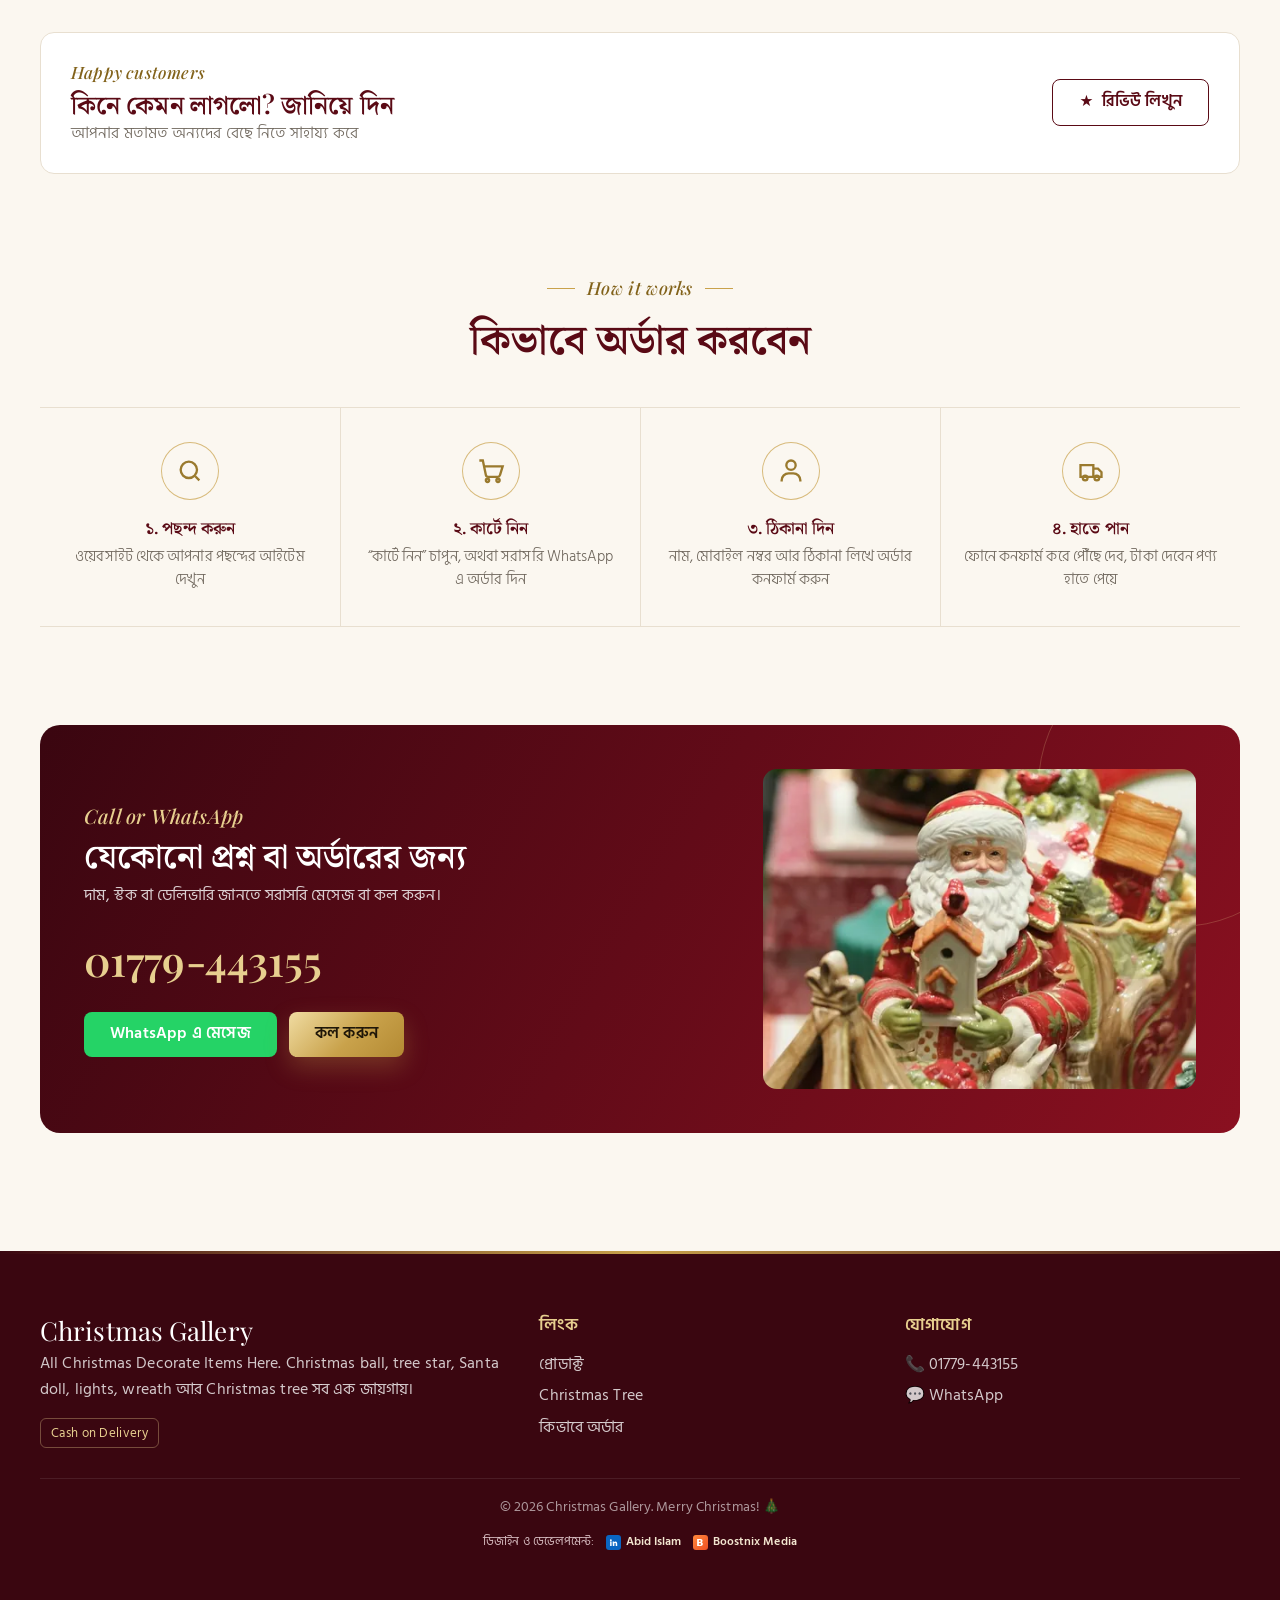
==== commit ba245034: "Neutral WhatsApp greeting" ====
--- a/docs/index.html
+++ b/docs/index.html
@@ -800,7 +800,7 @@
    <div>
     <span class="xmas" style="font-size:20px">Call or WhatsApp</span>
     <h2 data-en="For any question or order">যেকোনো প্রশ্ন বা অর্ডারের জন্য</h2>    <p data-en="Message or call us to know price, stock or delivery.">দাম, স্টক বা ডেলিভারি জানতে সরাসরি মেসেজ বা কল করুন।</p>    <a class="ph" href="tel:+8801779443155" data-contact>01779-443155</a>
-    <div class="btns"><a class="btn btn-wa" href="https://wa.me/8801779443155?text=Assalamu%20alaikum%2C%20Christmas%20item%20order%20korte%20chai" target="_blank" rel="noopener" data-contact><span data-en="Message on WhatsApp">WhatsApp এ মেসেজ</span></a><a class="btn btn-gold" href="tel:+8801779443155" data-contact><span data-en="Call us">কল করুন</span></a></div>
+    <div class="btns"><a class="btn btn-wa" href="https://wa.me/8801779443155?text=Hello%20Christmas%20Gallery%2C%20Christmas%20item%20order%20korte%20chai%20%F0%9F%8E%84" target="_blank" rel="noopener" data-contact><span data-en="Message on WhatsApp">WhatsApp এ মেসেজ</span></a><a class="btn btn-gold" href="tel:+8801779443155" data-contact><span data-en="Call us">কল করুন</span></a></div>
    </div>
    <img src="img/p5-s.webp" alt="Santa Claus" loading="lazy" width="500" height="500">
   </div>
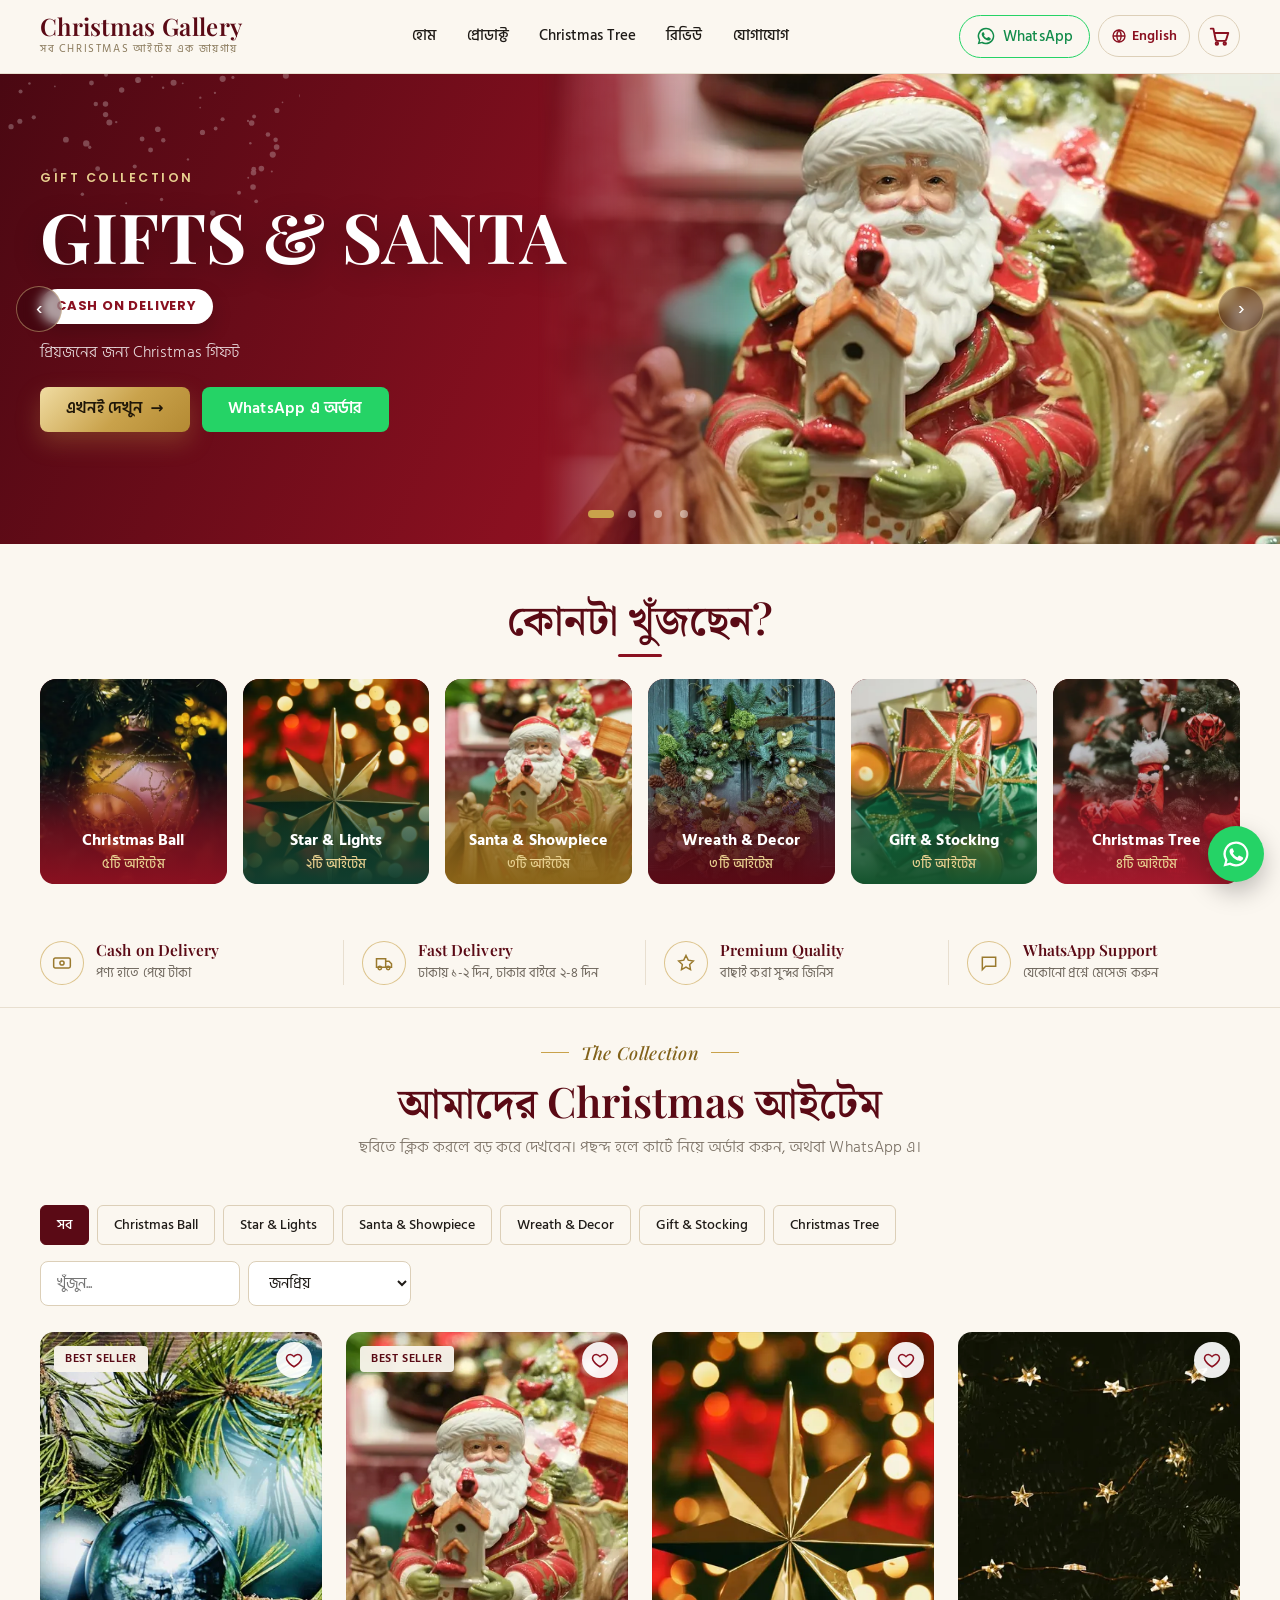
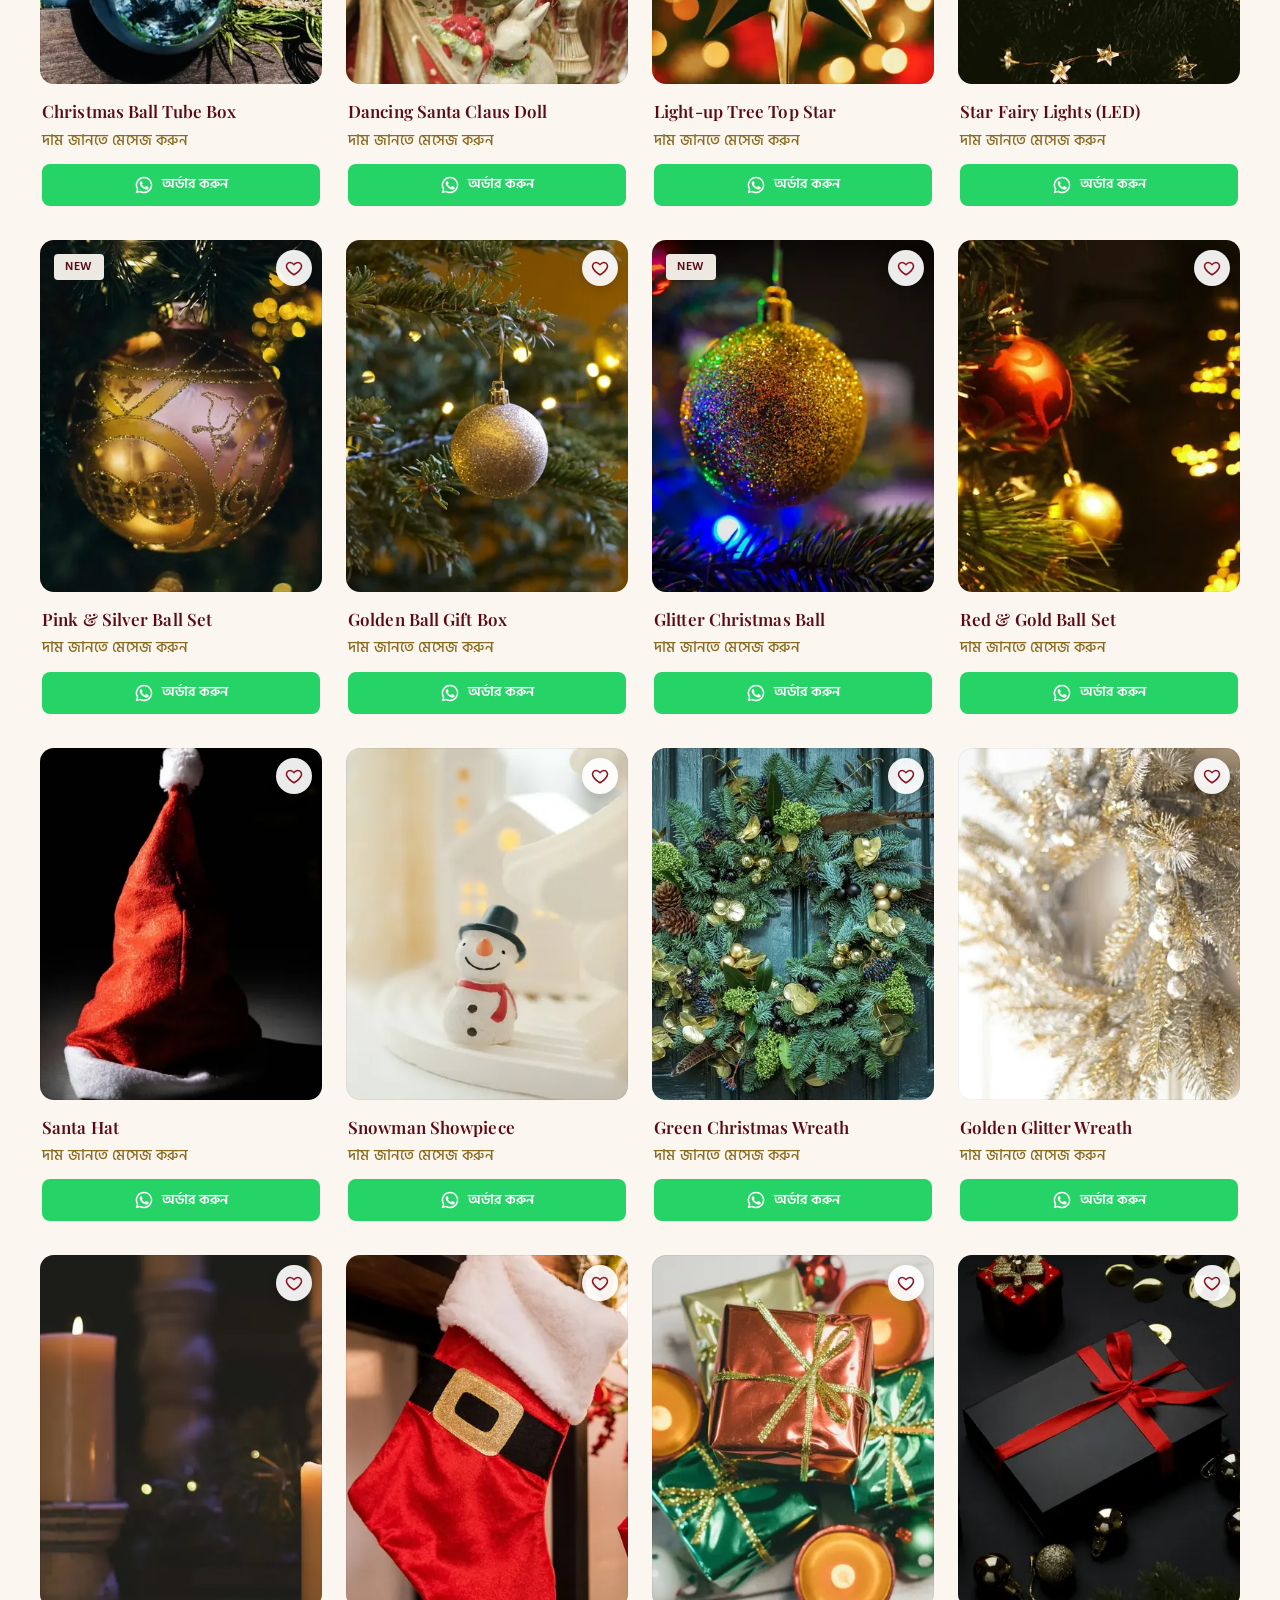
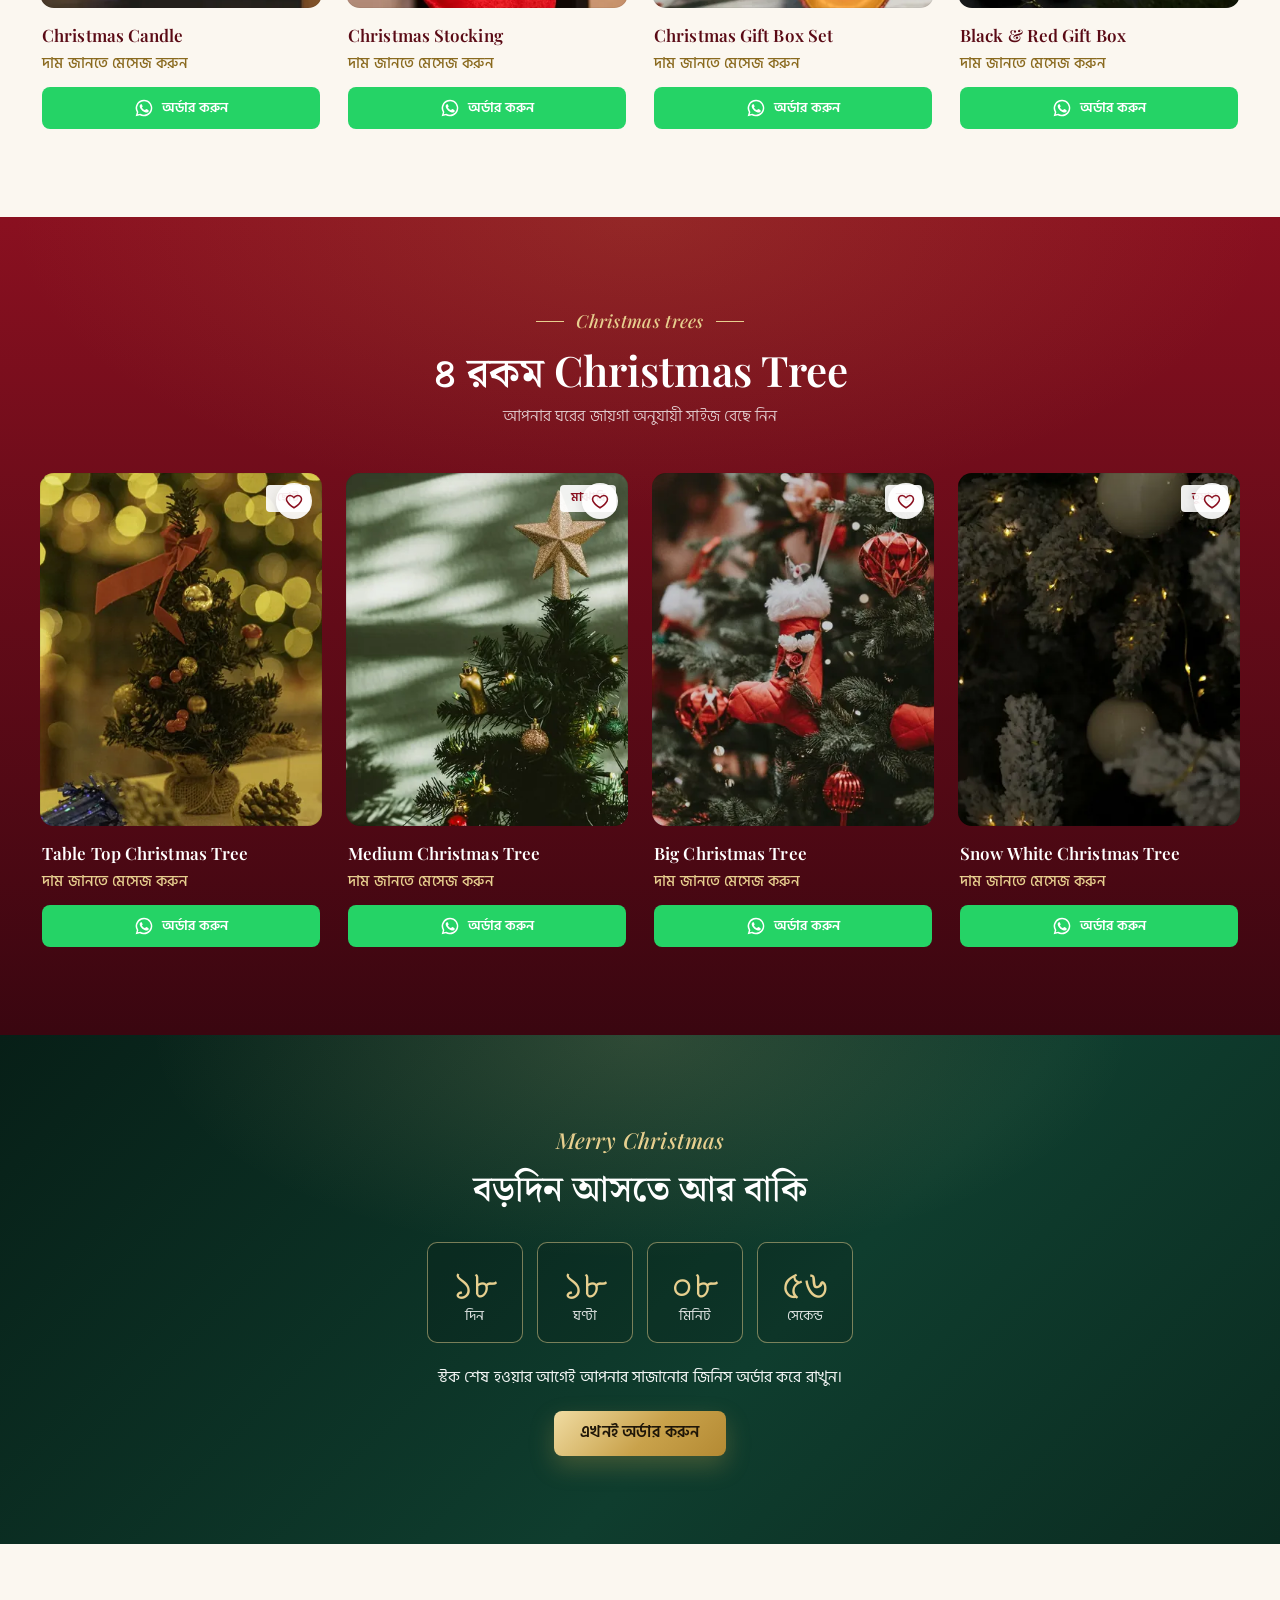
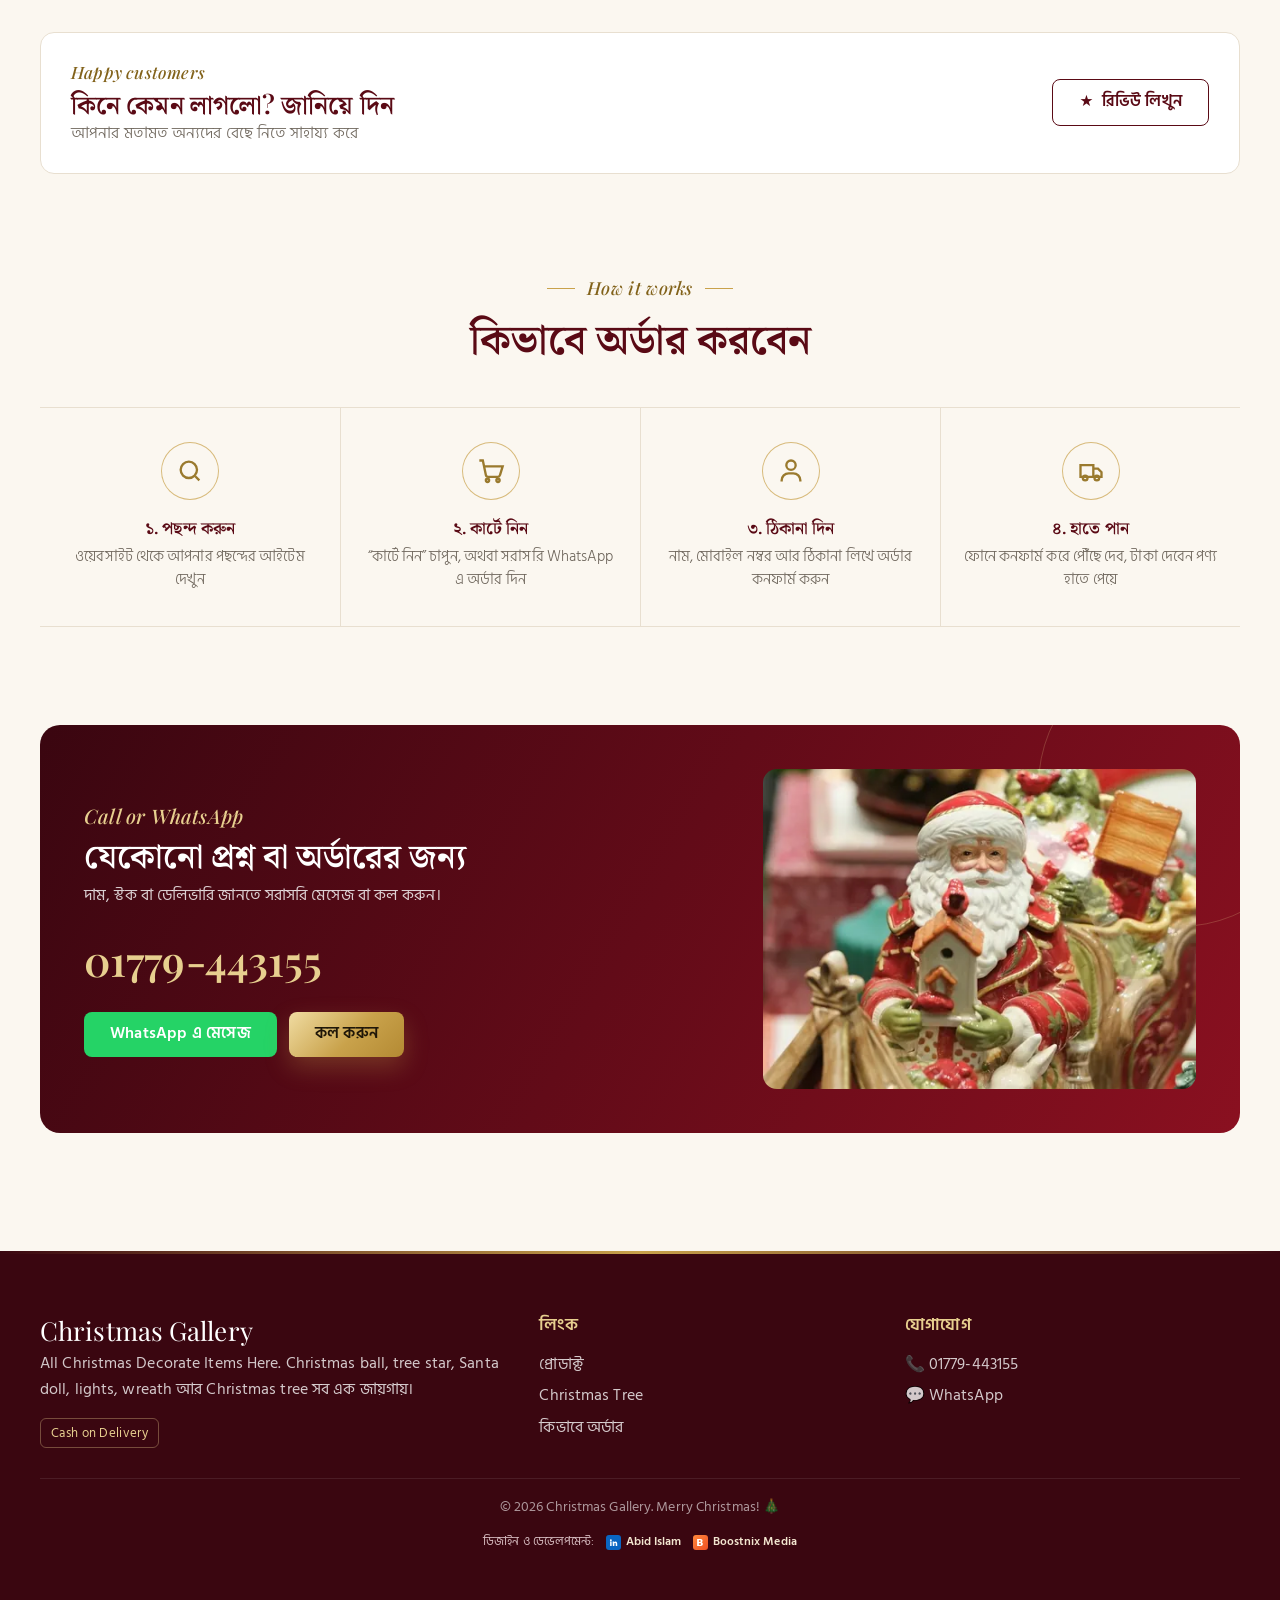
==== commit 398e6895: "Neutral festive greeting in WhatsApp order messages" ====
--- a/docs/index.html
+++ b/docs/index.html
@@ -907,7 +907,7 @@
 function pick(p){return p.sizes.length||p.colors.length}
 function stars(r){r=Math.round(r);return '<span class="stars">'+'★'.repeat(r)+'<i>'+'★'.repeat(5-r)+'</i></span>'}
 function priceHTML(p){return p.price?'<span class="price">'+tk(p.price)+(p.old>p.price?' <s>'+tk(p.old)+'</s>':'')+'</span>':'<span class="price ask">'+L('দাম জানতে মেসেজ করুন','Message us for price')+'</span>'}
-function waLink(p,q,s,c){var t="Assalamu alaikum, Christmas Gallery theke order korte chai:\n"+p.name+(p.size?" ("+p.size+")":"")+(s?"\nSize: "+s:"")+(c?"\nColor: "+c:"")+"\nQuantity: "+q+(p.price?"\nPrice: "+p.price+" tk":"")+"\n\nAmar naam:\nPhone:\nAddress:";return "https://wa.me/"+WA+"?text="+encodeURIComponent(t)}
+function waLink(p,q,s,c){var t="Hello! 🎄 Christmas Gallery theke order korte chai:\n"+p.name+(p.size?" ("+p.size+")":"")+(s?"\nSize: "+s:"")+(c?"\nColor: "+c:"")+"\nQuantity: "+q+(p.price?"\nPrice: "+p.price+" tk":"")+"\n\nAmar naam:\nPhone:\nAddress:";return "https://wa.me/"+WA+"?text="+encodeURIComponent(t)}
 function badges(p,tree){var o=off(p),b='';
  if(o)b='<span class="badge off">-'+num(o)+'%</span>';
  else if(p.fl)b='<span class="badge">'+L('ফ্ল্যাশ সেল','Flash sale')+'</span>';
@@ -1078,7 +1078,7 @@
  .then(function(r){
   if(!r.ok)throw new Error(r.error||'error');
   var txt=lines.map(function(i){return '- '+i.name+(i.size?' ('+i.size+')':'')+(i.v?' ['+i.v+']':'')+' x'+i.qty+' = '+(i.price*i.qty)+' tk'}).join('\n');
-  var msg='Assalamu alaikum, ami website theke order korte chai.'+(r.no?'\nOrder: '+r.no:'')+'\n'+txt+'\nDelivery: '+r.ship+' tk\nTotal: '+r.total+' tk'+(pay!=='cod'?'\nPayment: '+pay+' (TrxID '+f.trx.value+')':'')+'\n\nNaam: '+f.cname.value+'\nPhone: '+ph+'\nAddress: '+f.address.value;
+  var msg='Hello! 🎄 Ami website theke order korte chai.'+(r.no?'\nOrder: '+r.no:'')+'\n'+txt+'\nDelivery: '+r.ship+' tk\nTotal: '+r.total+' tk'+(pay!=='cod'?'\nPayment: '+pay+' (TrxID '+f.trx.value+')':'')+'\n\nNaam: '+f.cname.value+'\nPhone: '+ph+'\nAddress: '+f.address.value;
   document.getElementById('d-code').textContent=r.no;document.getElementById('d-total').textContent=tk(r.total);
   var wl='https://wa.me/'+WA+'?text='+encodeURIComponent(msg);document.getElementById('d-wa').href=wl;
   if(r.wa){document.getElementById('d-nobox').hidden=true;document.getElementById('d-wahint').hidden=false;try{window.open(wl,'_blank')}catch(e){}}
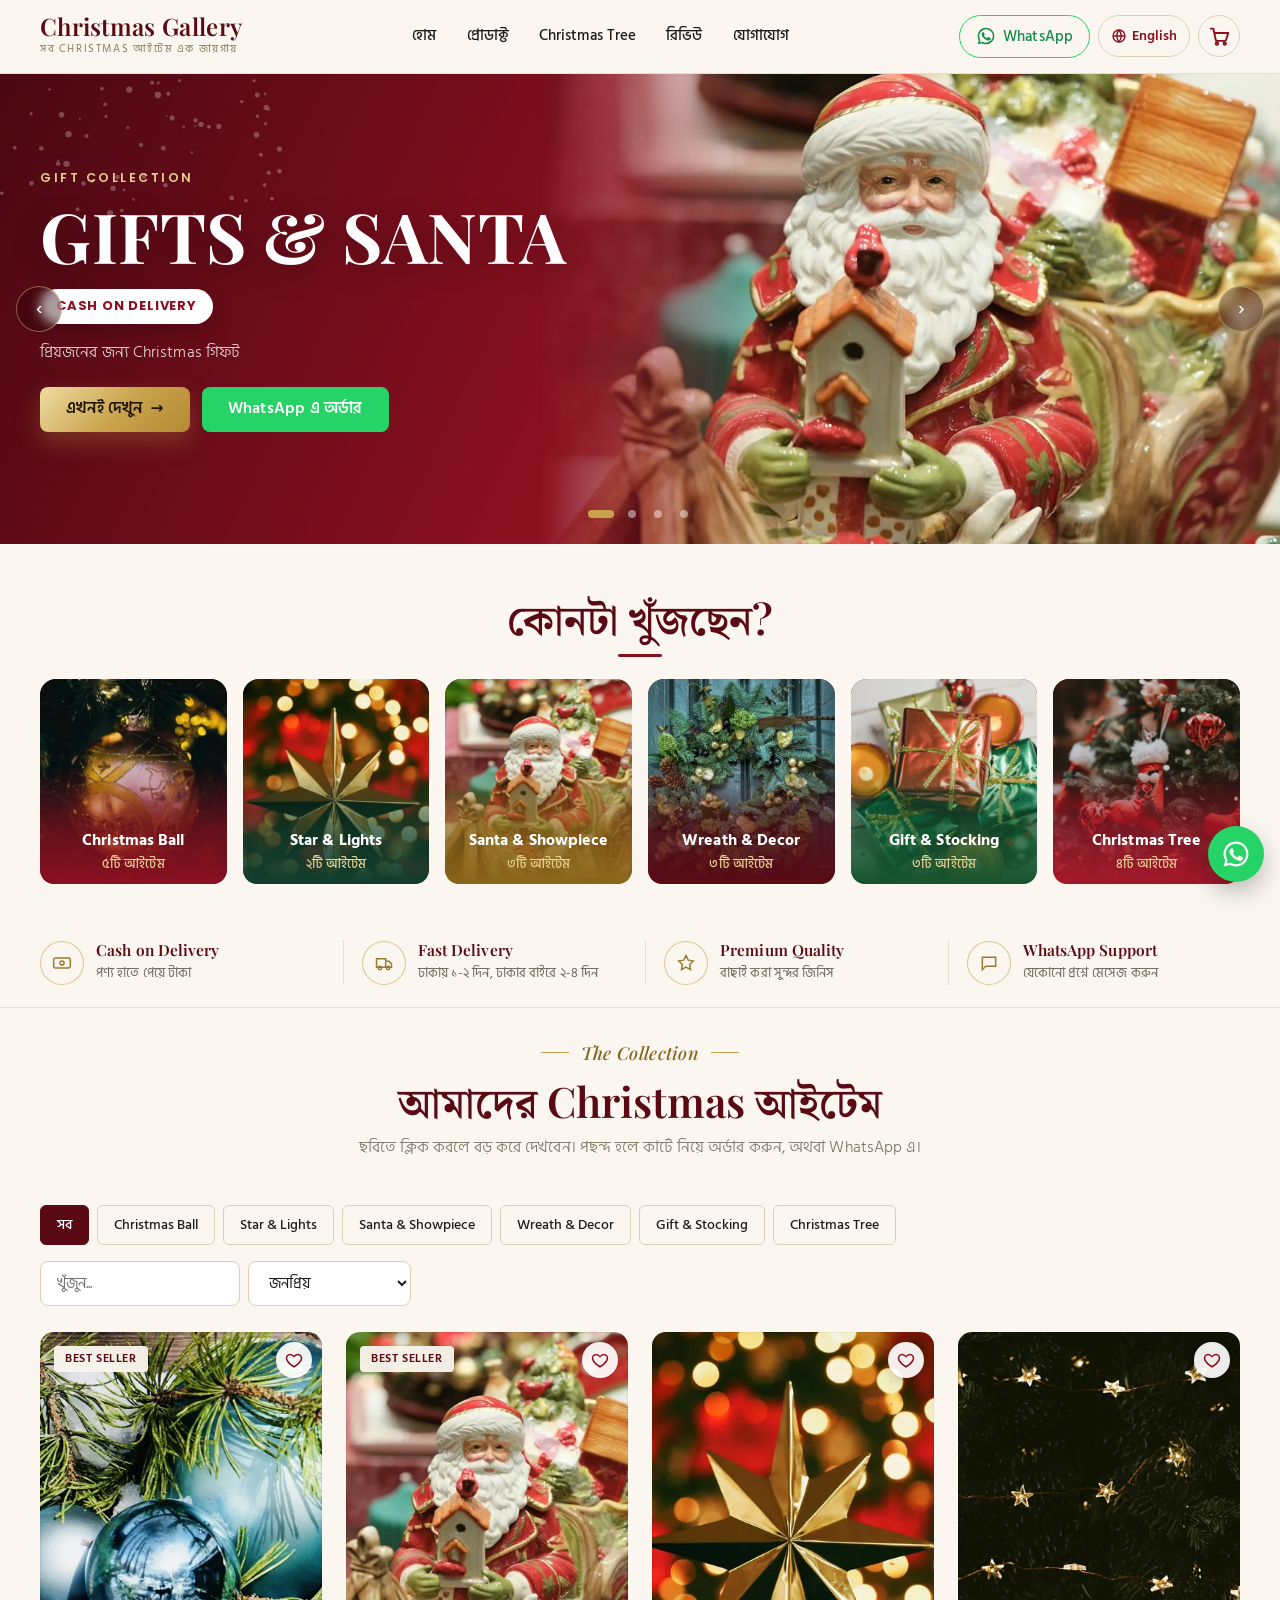
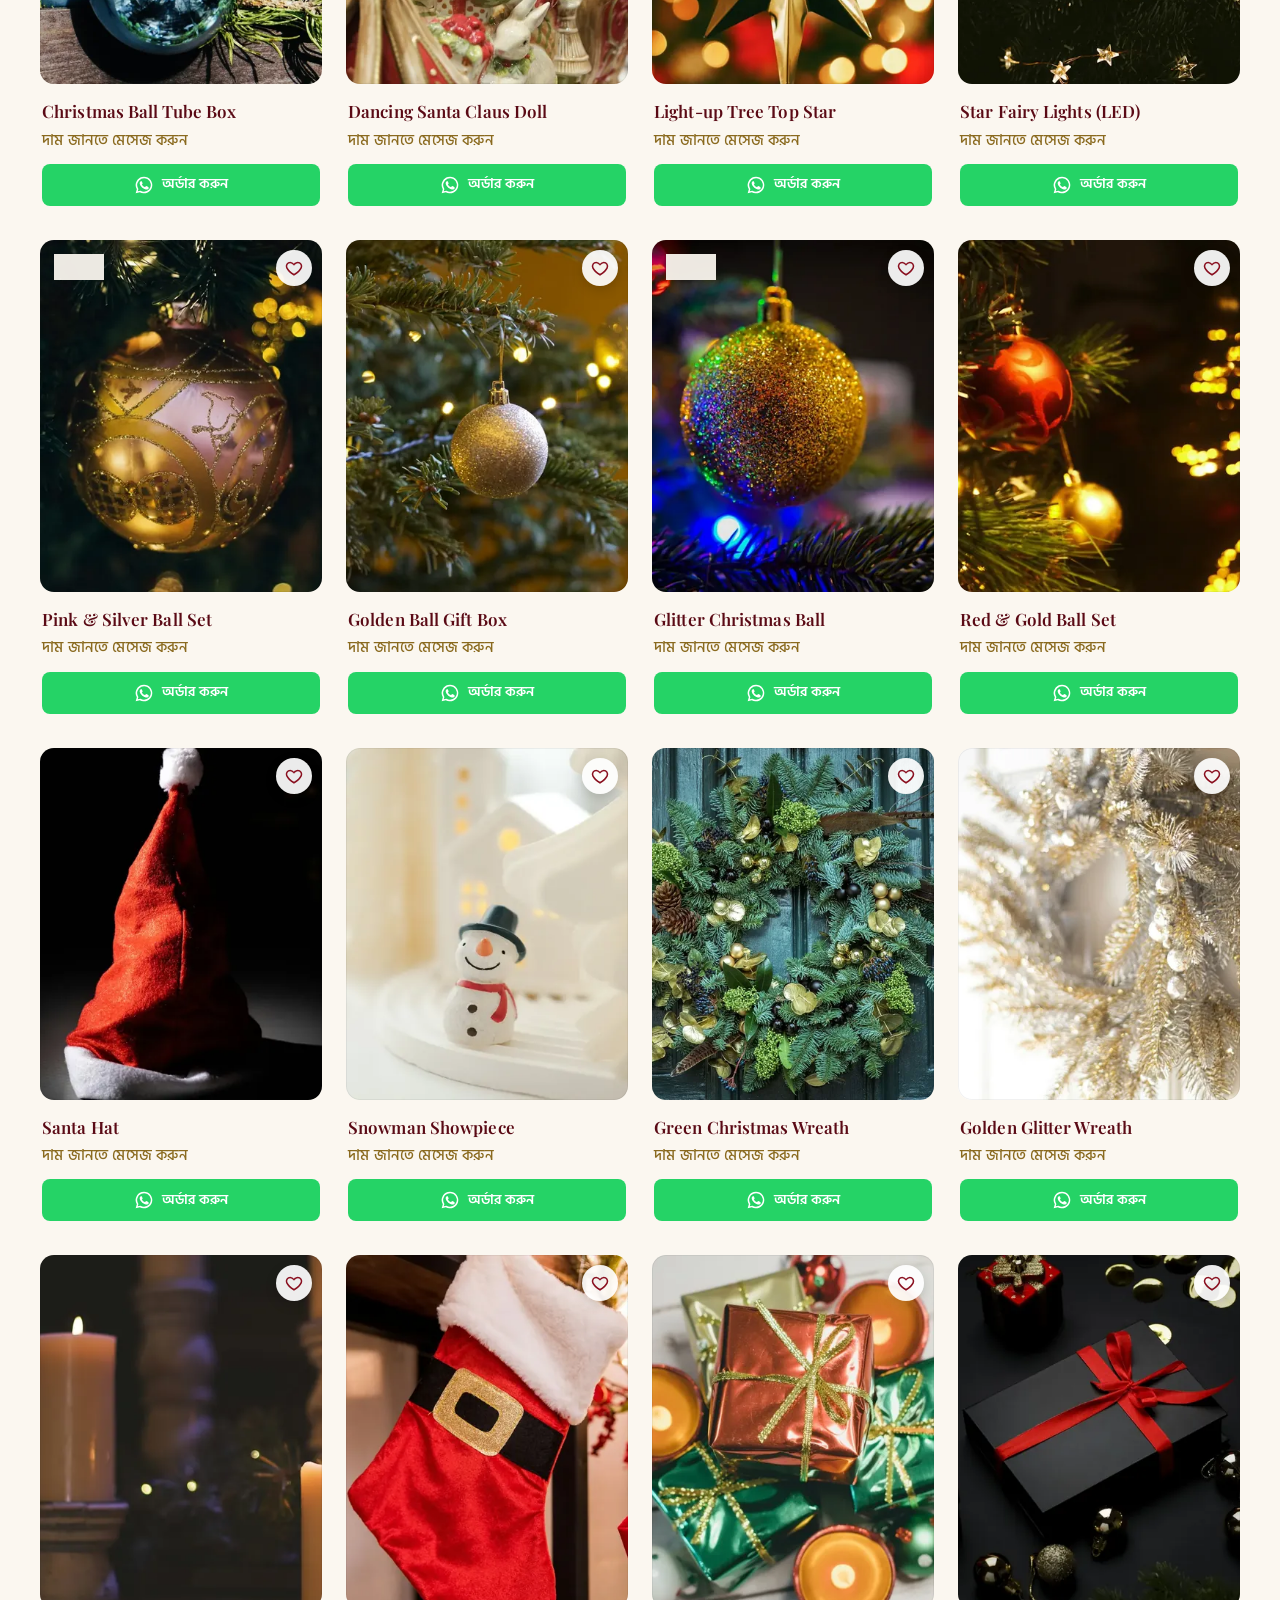
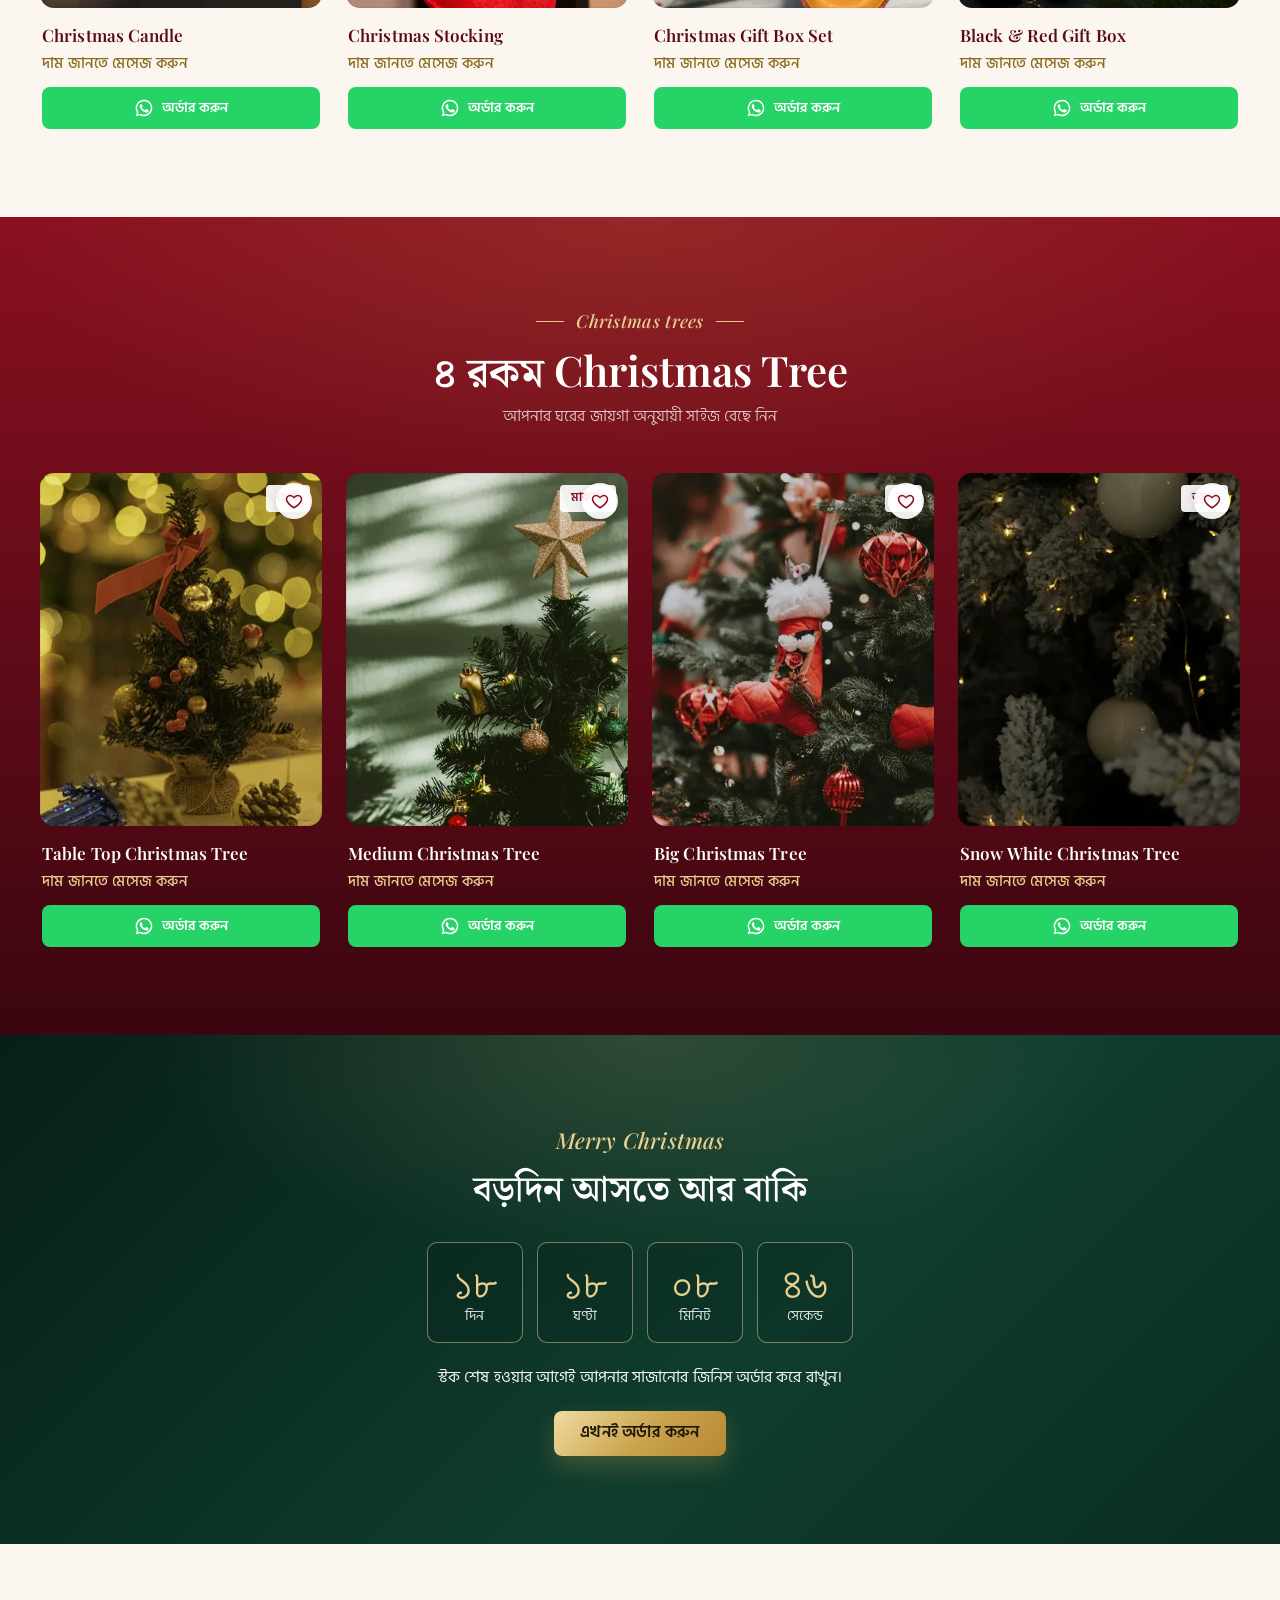
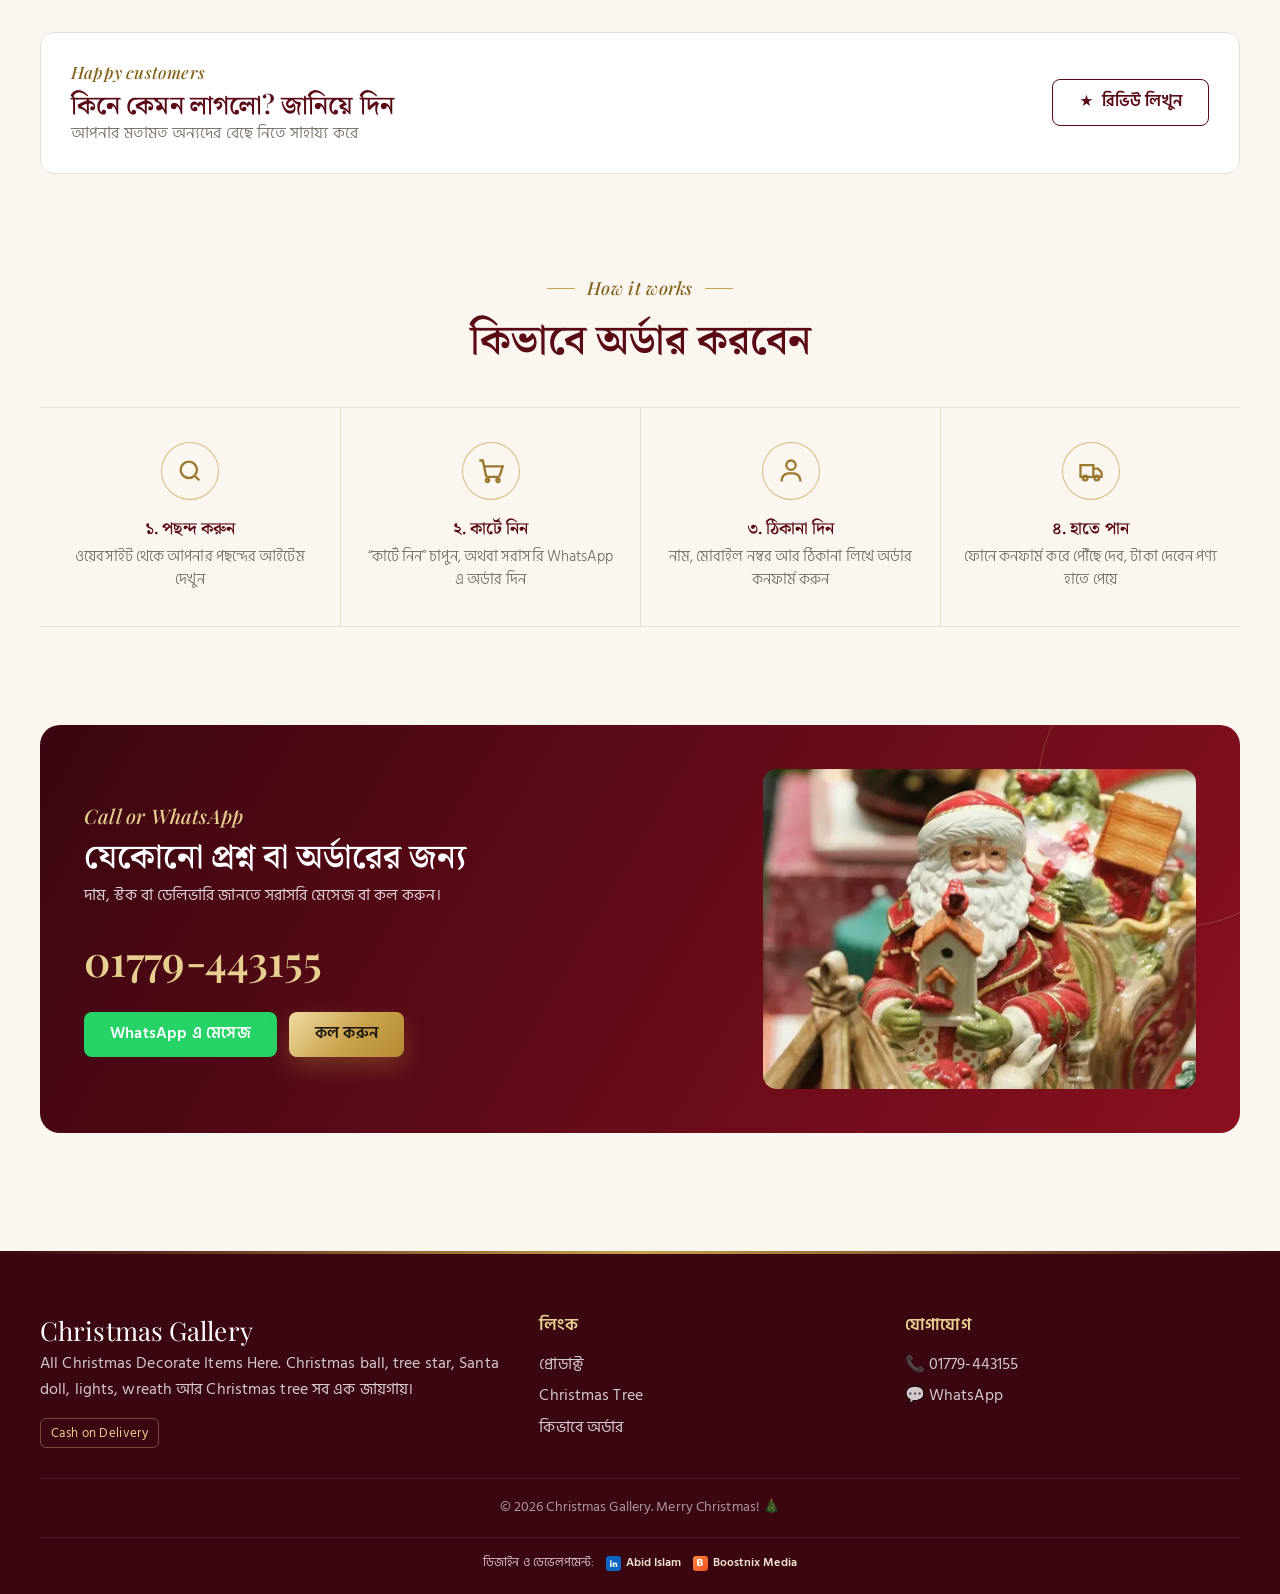
==== commit 5fad0044: "Credit on its own centred row with divider" ====
--- a/docs/index.html
+++ b/docs/index.html
@@ -668,6 +668,10 @@
 .sig a{display:inline-flex;align-items:center;gap:5px;color:#f3e6d0;font-weight:600;text-decoration:none;transition:color .2s}.sig a:hover{color:#fff;text-decoration:underline}
 .sig .sg-i{width:15px;height:15px;border-radius:3px;display:grid;place-items:center;flex-shrink:0;color:#fff;font:700 9.5px/1 system-ui,sans-serif}
 .sig .sg-li{background:#0a66c2}.sig .sg-bx{background:linear-gradient(135deg,#ff8a3d,#f04e23)}
+.sig{margin:16px auto 0;padding:14px 0 0;border-top:1px solid rgba(255,255,255,.1);max-width:none;font-size:11.5px}
+.copy{padding-bottom:2px}
+@media (max-width:600px){.sig>span:first-child{flex-basis:100%}}
+footer{padding-bottom:20px!important}
 </style>
 </head>
 <body>
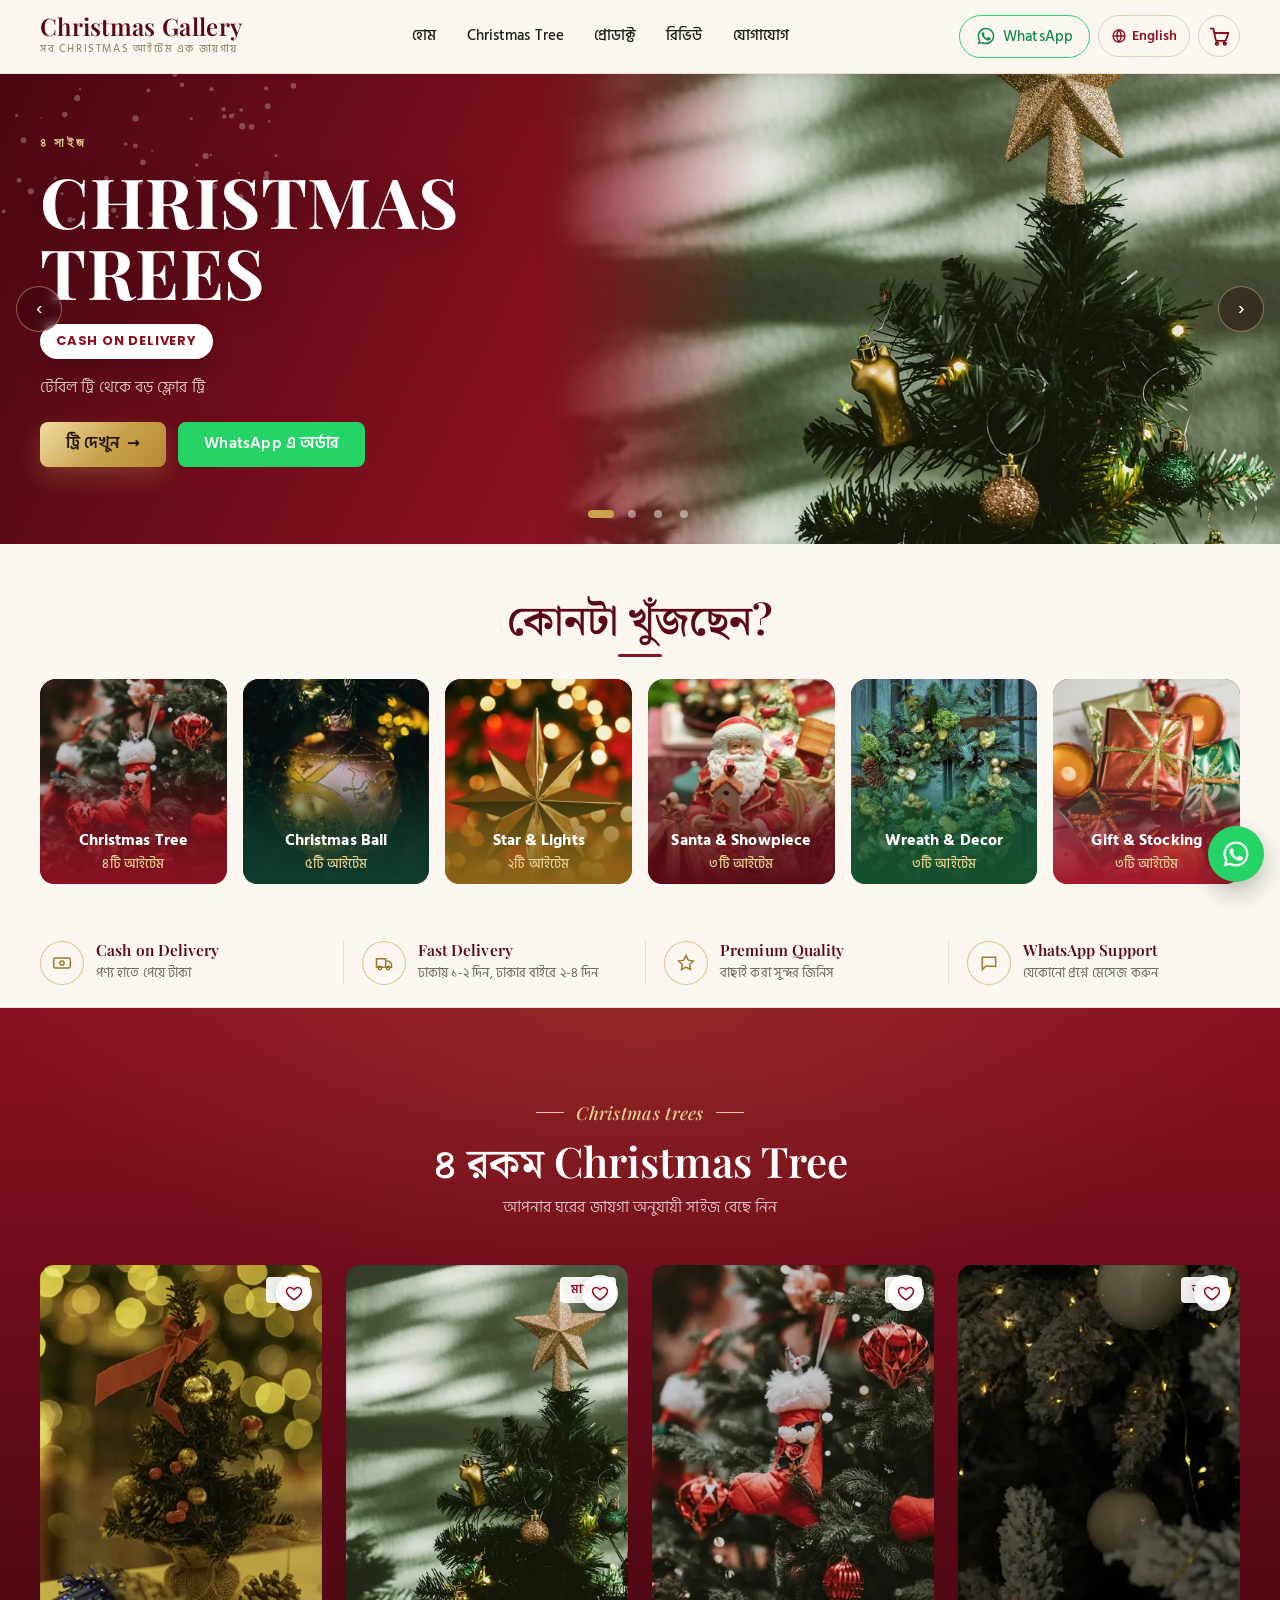
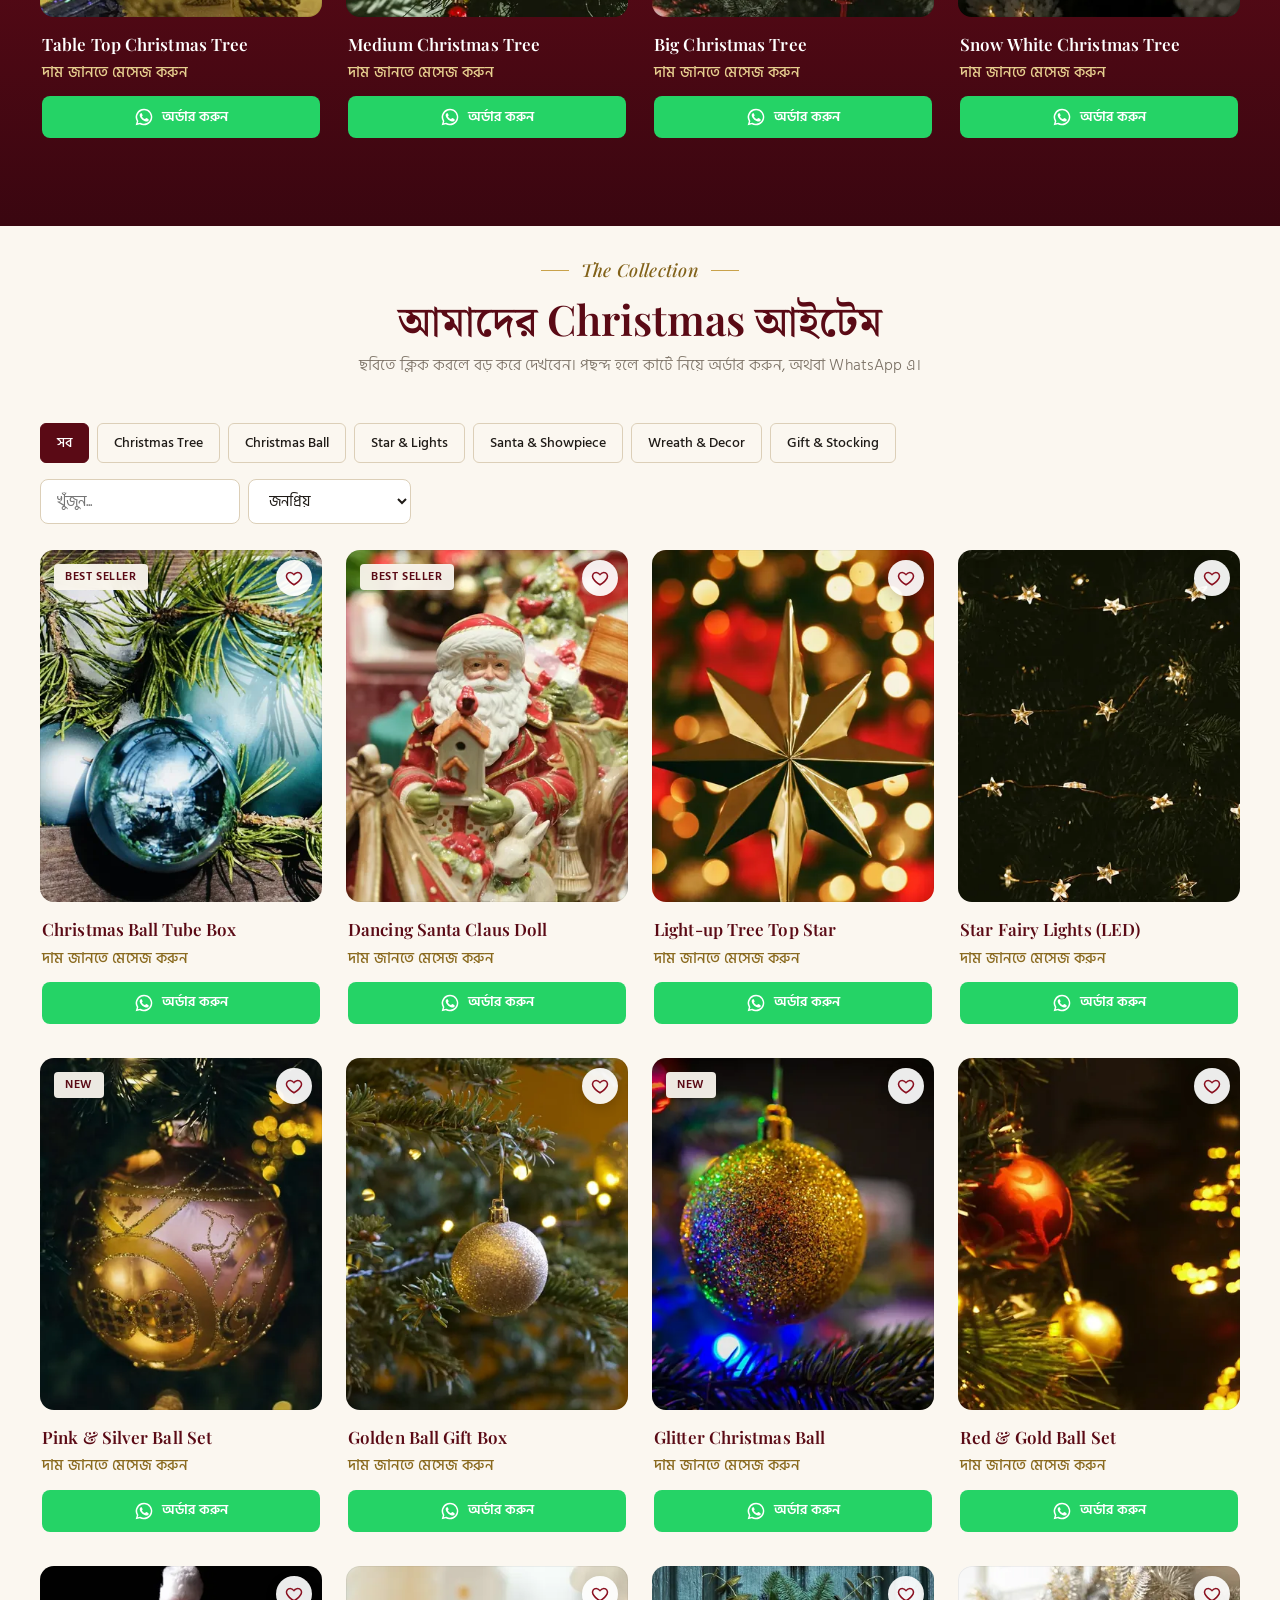
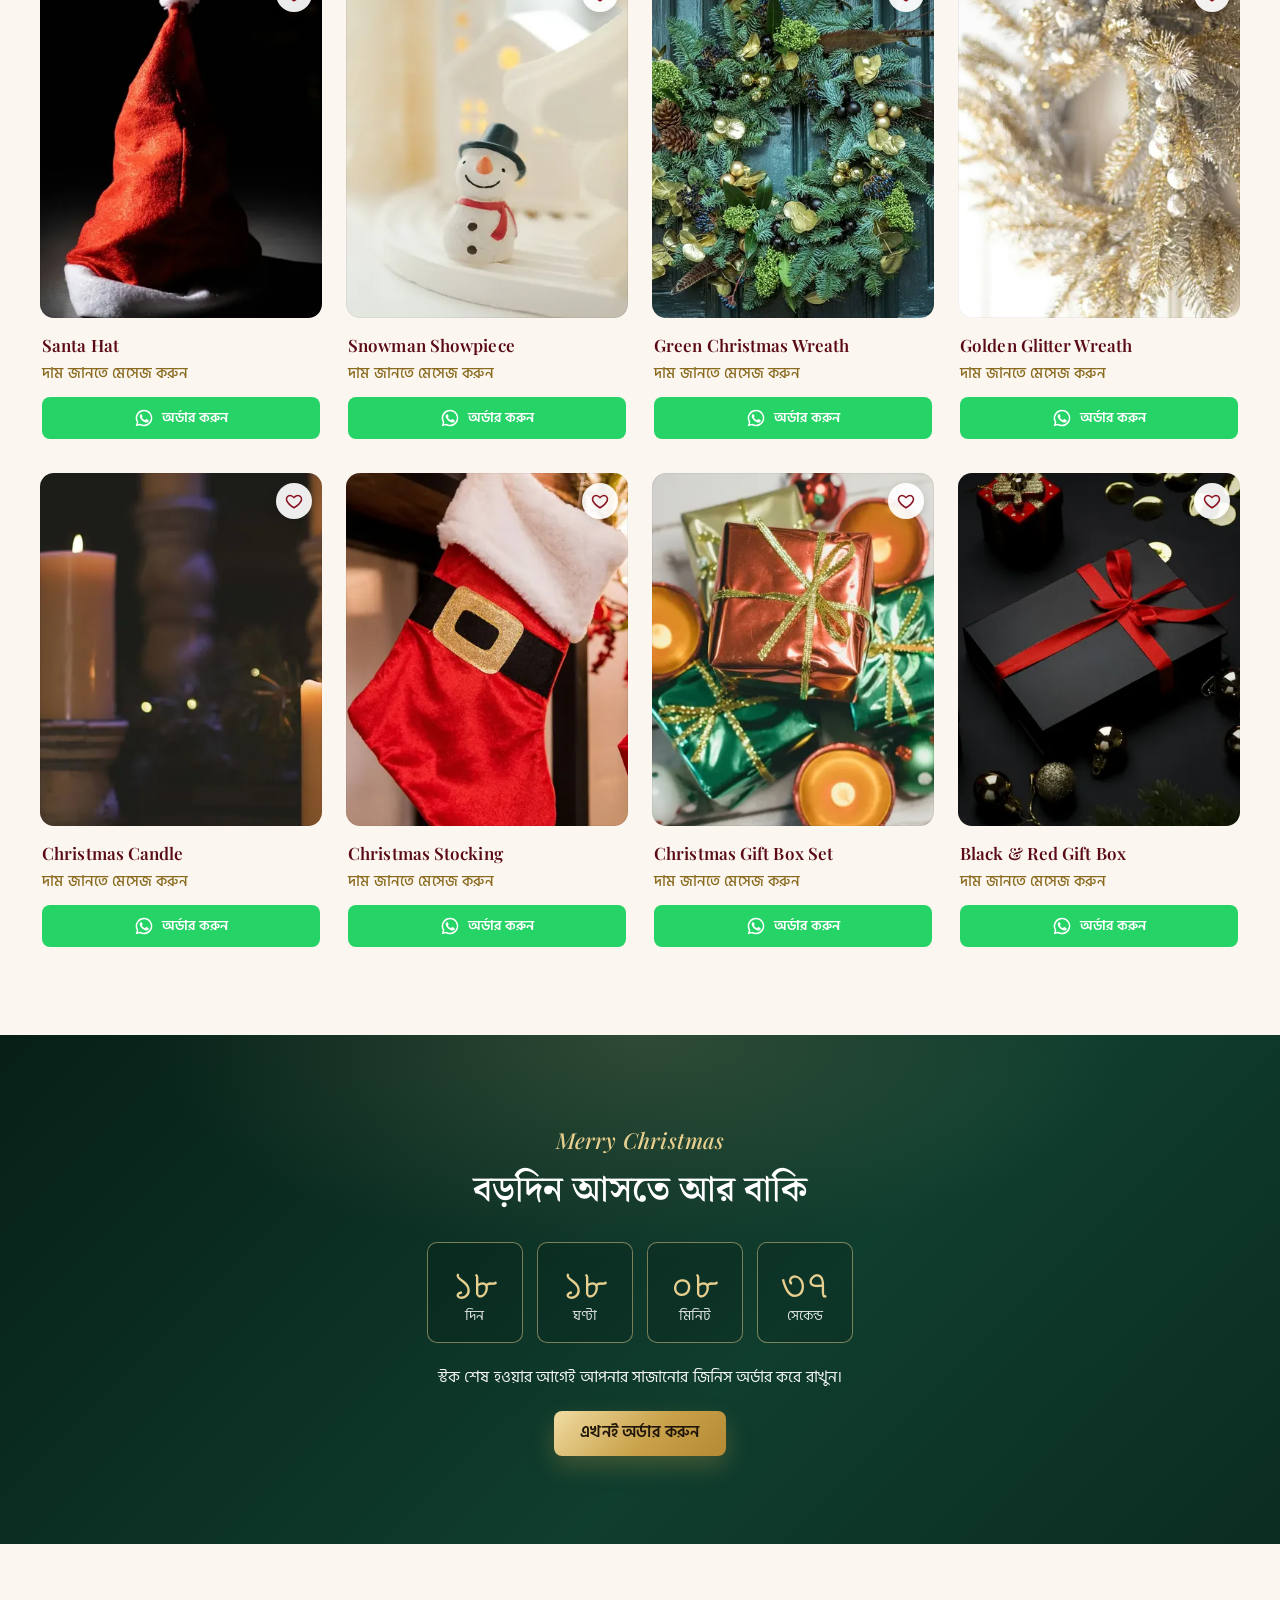
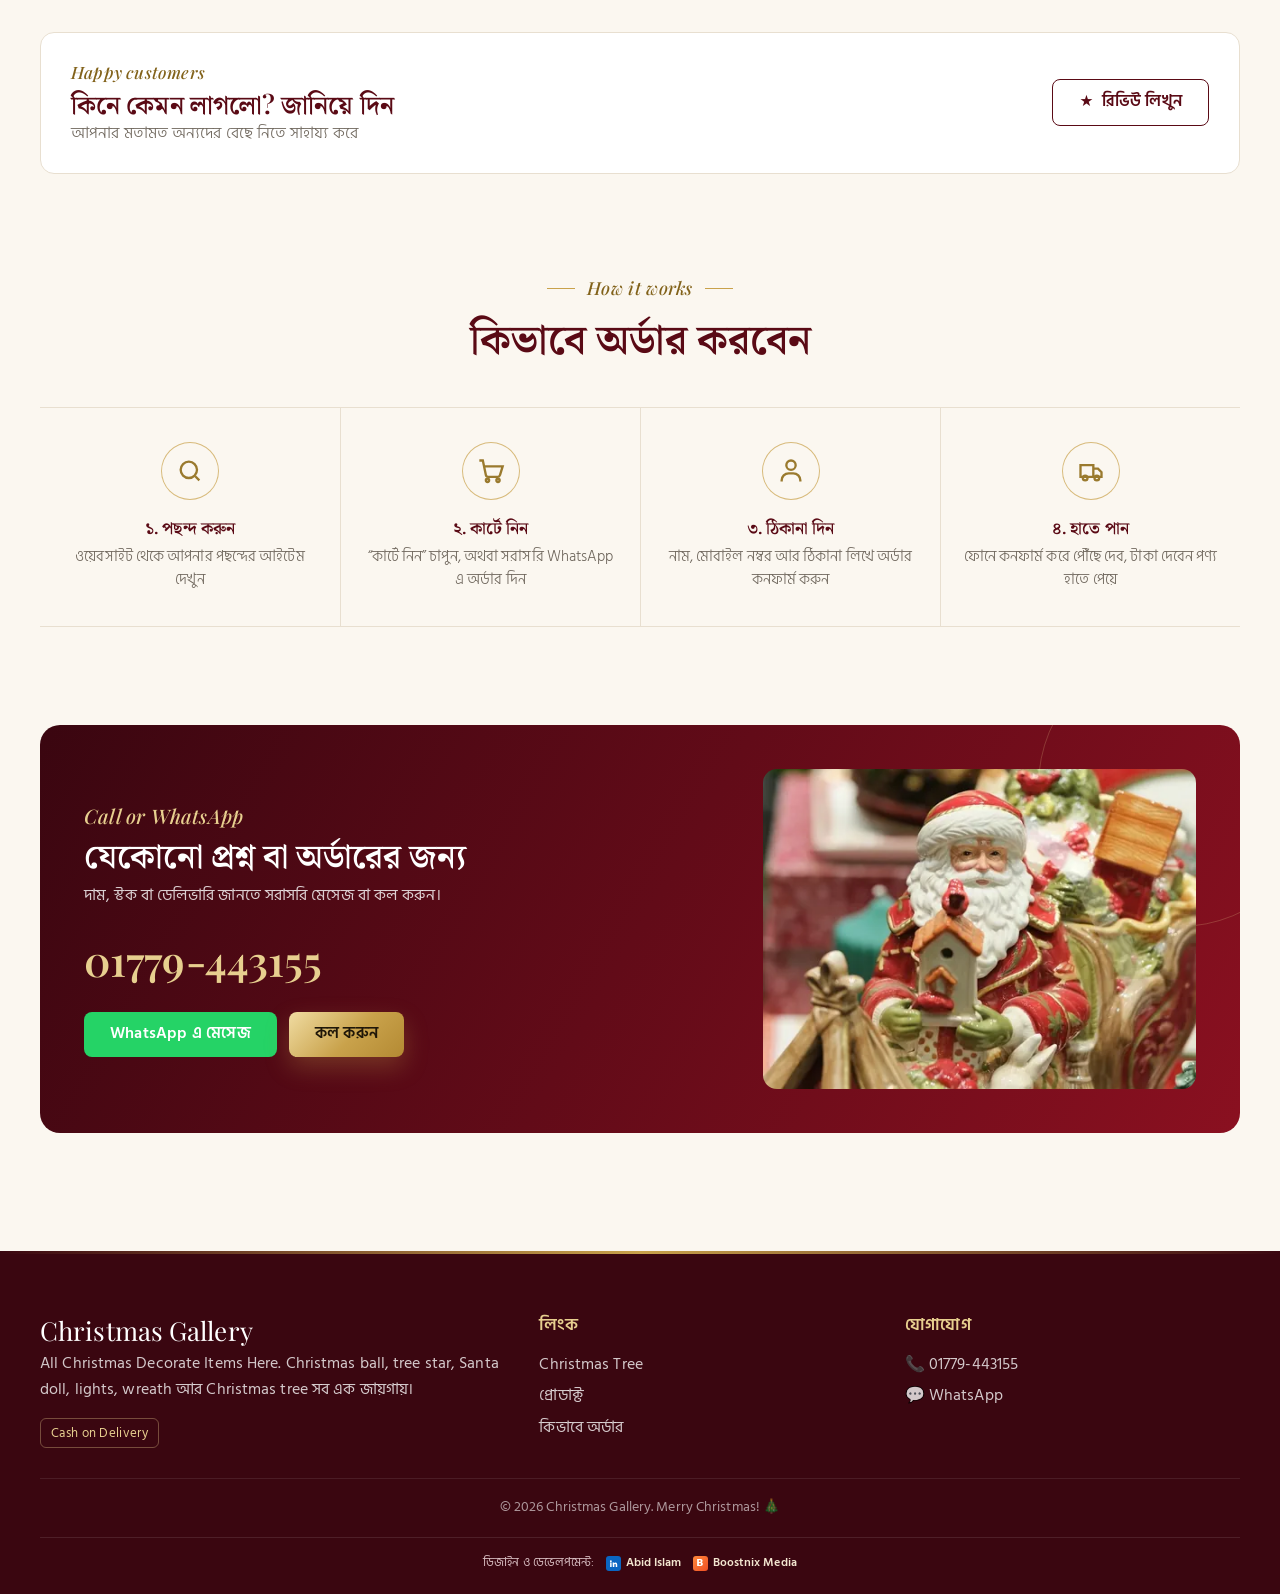
==== commit 327741aa: "Shop and product pages, Christmas Trees first" ====
--- a/docs/index.html
+++ b/docs/index.html
@@ -13,7 +13,7 @@
 <meta property="og:image:height" content="630">
 <meta name="twitter:image" content="https://abid2929.github.io/Christmas-Gallery/img/share.jpg">
 <meta name="theme-color" content="#8a1020">
-<link rel="canonical" href="https://abid2929.github.io/Christmas-Gallery/"><link rel="preload" as="image" href="img/p5.webp" imagesrcset="img/p5-s.webp 480w, img/p5.webp 1000w" imagesizes="(max-width:760px) 60vw, 58vw" fetchpriority="high"><link rel="icon" href="https://abid2929.github.io/Christmas-Gallery/favicon.ico" sizes="any">
+<link rel="canonical" href="https://abid2929.github.io/Christmas-Gallery/"><link rel="preload" as="image" href="img/t-medium.webp" imagesrcset="img/t-medium-s.webp 480w, img/t-medium.webp 1000w" imagesizes="(max-width:760px) 60vw, 58vw" fetchpriority="high"><link rel="icon" href="https://abid2929.github.io/Christmas-Gallery/favicon.ico" sizes="any">
 <link rel="icon" type="image/png" sizes="32x32" href="https://abid2929.github.io/Christmas-Gallery/img/icon-32.png">
 <link rel="icon" type="image/png" sizes="192x192" href="https://abid2929.github.io/Christmas-Gallery/img/icon-192.png">
 <link rel="apple-touch-icon" href="https://abid2929.github.io/Christmas-Gallery/img/icon-180.png">
@@ -672,6 +672,49 @@
 .copy{padding-bottom:2px}
 @media (max-width:600px){.sig>span:first-child{flex-basis:100%}}
 footer{padding-bottom:20px!important}
+
+/* ===== shop page + product page (hash routes) ===== */
+.pview{display:none}
+body.r-page .hero,body.r-page #cats,body.r-page .trust,body.r-page #flash,body.r-page #trees,body.r-page .count,body.r-page #reviews,body.r-page #how,body.r-page #contact{display:none!important}
+body.r-product #products{display:none!important}
+body.r-product .pview{display:block}
+body.r-page .homehead{display:none}
+.phead:empty{display:none}
+.phead{text-align:center;padding:8px 0 22px;animation:cgUp .5s ease both}
+.phead h1{font-family:"Playfair Display","Noto Serif Bengali",serif;font-size:clamp(30px,4vw,46px);color:var(--em2);line-height:1.15;margin:6px 0 4px}
+.phead p{color:var(--muted);font-size:15px}
+.crumb{display:flex;flex-wrap:wrap;align-items:center;justify-content:center;gap:6px;font-size:13.5px;color:var(--muted)}
+.crumb a{color:var(--em2);text-decoration:none;font-weight:600}.crumb a:hover{text-decoration:underline}
+.crumb span{opacity:.5}.crumb b{font-weight:600;color:#3a2a2c}
+body.r-shop #products{padding-top:30px!important;min-height:70vh}
+.pview{padding:26px 0 40px;animation:cgUp .45s ease both}
+.pview .crumb{justify-content:flex-start;margin-bottom:18px}
+.pv{display:grid;grid-template-columns:1.05fr 1fr;gap:44px;align-items:start}
+.pvimg{position:sticky;top:90px}
+.pvmain{position:relative;border-radius:22px;overflow:hidden;background:var(--sand);box-shadow:0 18px 44px rgba(58,6,16,.12)}
+.pvmain img{display:block;width:100%;aspect-ratio:1;object-fit:cover}
+.pvwish{top:14px;right:14px;width:44px;height:44px}
+.pvimg .thumbs{background:transparent;padding:12px 0 0;gap:10px}
+.pvimg .thumbs img{width:70px;height:70px;border-radius:12px}
+.pvt{display:flex;flex-direction:column;gap:12px;padding-top:4px}
+.pvt>*{flex-shrink:0}
+.pvt .pvh{font-family:"Playfair Display","Noto Serif Bengali",serif;font-size:clamp(28px,3.2vw,40px);line-height:1.15;color:var(--em2);font-weight:700}
+.pvt .price,.pvt .ask{font-size:22px}
+.pvt .order{display:flex;gap:10px;flex-wrap:wrap}
+.pvt .order .btn{min-height:50px;flex:1;justify-content:center}
+.pvt .order .btn-call{flex:0 0 54px}
+.pvt .mrev{border-top:1px solid var(--line);padding-top:14px;margin-top:6px}
+.pvt .rv{padding:10px 0;border-bottom:1px dashed var(--line);font-size:14.5px}
+.pvt .details{white-space:pre-line;color:#4b3b3d}
+.rel{margin-top:56px}
+@media (max-width:860px){
+ .pv{grid-template-columns:1fr;gap:20px}
+ .pvimg{position:static}
+ .pview{padding-top:16px}
+ .rel{margin-top:40px}
+}
+.pvt .price{font-size:26px}.pvt .price.ask{font-size:19px}
+.pvmain img{aspect-ratio:1/1!important;height:auto!important;width:100%!important;max-height:none}
 </style>
 </head>
 <body>
@@ -681,7 +724,7 @@
    <span><b>Christmas Gallery</b><small><span data-en="Every Christmas item in one place">সব Christmas আইটেম এক জায়গায়</span></small></span>
   </a>
   <nav class="menu" id="menu">
-   <a href="#top" data-en="Home">হোম</a>   <a href="#products" data-en="Products">প্রোডাক্ট</a>   <a href="#trees" data-en="Christmas Tree">Christmas Tree</a>   <a href="#reviews" data-en="Reviews">রিভিউ</a>   <a href="#contact" data-en="Contact">যোগাযোগ</a>  </nav>
+   <a href="#top" data-en="Home">হোম</a>   <a href="#trees" data-en="Christmas Tree">Christmas Tree</a>   <a href="#shop" data-en="Products">প্রোডাক্ট</a>   <a href="#reviews" data-en="Reviews">রিভিউ</a>   <a href="#contact" data-en="Contact">যোগাযোগ</a>  </nav>
   <div style="display:flex;gap:8px;align-items:center">
    <a class="hbtn" href="https://wa.me/8801779443155" target="_blank" rel="noopener" data-contact><svg class="ic" viewBox="0 0 24 24" fill="currentColor"><path d="M12 2a10 10 0 0 0-8.6 15.1L2 22l5-1.3A10 10 0 1 0 12 2m0 18.2a8.2 8.2 0 0 1-4.2-1.2l-.3-.2-3 .8.8-2.9-.2-.3A8.2 8.2 0 1 1 12 20.2m4.5-6.1c-.2-.1-1.5-.7-1.7-.8s-.4-.1-.6.1l-.8 1c-.1.2-.3.2-.5.1a6.7 6.7 0 0 1-3.3-2.9c-.3-.4.2-.4.7-1.4a.5.5 0 0 0 0-.4l-.8-1.9c-.2-.5-.4-.4-.6-.4h-.5a1 1 0 0 0-.7.3 3 3 0 0 0-.9 2.2 5.2 5.2 0 0 0 1.1 2.8 12 12 0 0 0 4.6 4c1.7.7 2.4.8 3.2.7a2.8 2.8 0 0 0 1.8-1.3 2.3 2.3 0 0 0 .2-1.3c-.1-.1-.3-.2-.5-.3"/></svg><span>WhatsApp</span></a>
    <button class="lang" id="lang"><svg viewBox="0 0 24 24" fill="none" stroke="currentColor" stroke-width="2"><circle cx="12" cy="12" r="9"/><path d="M3 12h18M12 3a14 14 0 0 1 0 18M12 3a14 14 0 0 0 0 18"/></svg><span id="langt">English</span></button>
@@ -696,21 +739,21 @@
  <div class="slides" id="slides">
       <div class="slide"><div class="wrap slide-grid">
    <div>
-    <span class="tag" data-en="Gift Collection">Gift Collection</span>    <h1 data-en="Gifts &amp; Santa">Gifts &amp; Santa</h1>    <span class="pill">Cash on Delivery</span><p data-en="Christmas gifts for loved ones">প্রিয়জনের জন্য Christmas গিফট</p>    <div class="btns"><a class="btn btn-gold" href="#products"><span data-en="Shop now">এখনই দেখুন</span> →</a><a class="btn btn-wa" href="https://wa.me/8801779443155" target="_blank" rel="noopener" data-contact><span data-en="Order on WhatsApp">WhatsApp এ অর্ডার</span></a></div>
+    <span class="tag" data-en="4 sizes">৪ সাইজ</span>    <h1 data-en="Christmas Trees">Christmas Trees</h1>    <span class="pill">Cash on Delivery</span><p data-en="From table top to big floor trees">টেবিল ট্রি থেকে বড় ফ্লোর ট্রি</p>    <div class="btns"><a class="btn btn-gold" href="#trees"><span data-en="See trees">ট্রি দেখুন</span> →</a><a class="btn btn-wa" href="https://wa.me/8801779443155" target="_blank" rel="noopener" data-contact><span data-en="Order on WhatsApp">WhatsApp এ অর্ডার</span></a></div>
    </div>
-   <div class="pic"><span class="ring"></span><img src="img/p5-s.webp" srcset="img/p5-s.webp 480w, img/p5.webp 1000w" sizes="(max-width:760px) 60vw, 58vw" alt="Gifts &amp; Santa" width="400" height="500" fetchpriority="high"><span class="note">💵<span><b>Cash on Delivery</b><span data-en="All over Bangladesh">সারা দেশে ডেলিভারি</span></span></span></div>
+   <div class="pic"><span class="ring"></span><img src="img/t-medium-s.webp" srcset="img/t-medium-s.webp 480w, img/t-medium.webp 1000w" sizes="(max-width:760px) 60vw, 58vw" alt="Christmas Trees" width="400" height="500" fetchpriority="high"><span class="note">💵<span><b>Cash on Delivery</b><span data-en="All over Bangladesh">সারা দেশে ডেলিভারি</span></span></span></div>
+  </div></div>
+    <div class="slide"><div class="wrap slide-grid">
+   <div>
+    <span class="tag" data-en="Gift Collection">Gift Collection</span>    <h2 data-en="Gifts &amp; Santa">Gifts &amp; Santa</h2>    <span class="pill">Cash on Delivery</span><p data-en="Christmas gifts for loved ones">প্রিয়জনের জন্য Christmas গিফট</p>    <div class="btns"><a class="btn btn-gold" href="#products"><span data-en="Shop now">এখনই দেখুন</span> →</a><a class="btn btn-wa" href="https://wa.me/8801779443155" target="_blank" rel="noopener" data-contact><span data-en="Order on WhatsApp">WhatsApp এ অর্ডার</span></a></div>
+   </div>
+   <div class="pic"><span class="ring"></span><img src="img/p5-s.webp" srcset="img/p5-s.webp 480w, img/p5.webp 1000w" sizes="(max-width:760px) 60vw, 58vw" alt="Gifts &amp; Santa" width="400" height="500" loading="lazy"><span class="note">💵<span><b>Cash on Delivery</b><span data-en="All over Bangladesh">সারা দেশে ডেলিভারি</span></span></span></div>
   </div></div>
     <div class="slide"><div class="wrap slide-grid">
    <div>
     <span class="tag" data-en="Christmas Gallery">Christmas Gallery</span>    <h2 data-en="Christmas Décor">Christmas Décor</h2>    <span class="pill">Cash on Delivery</span><p data-en="Balls, stars, lights and Santa in one place">বল, স্টার, লাইট আর Santa: সব এক জায়গায়</p>    <div class="btns"><a class="btn btn-gold" href="#products"><span data-en="Shop now">এখনই দেখুন</span> →</a><a class="btn btn-wa" href="https://wa.me/8801779443155" target="_blank" rel="noopener" data-contact><span data-en="Order on WhatsApp">WhatsApp এ অর্ডার</span></a></div>
    </div>
    <div class="pic"><span class="ring"></span><img src="img/p4-s.webp" srcset="img/p4-s.webp 480w, img/p4.webp 1000w" sizes="(max-width:760px) 60vw, 58vw" alt="Christmas Décor" width="400" height="500" loading="lazy"><span class="note">💵<span><b>Cash on Delivery</b><span data-en="All over Bangladesh">সারা দেশে ডেলিভারি</span></span></span></div>
-  </div></div>
-    <div class="slide"><div class="wrap slide-grid">
-   <div>
-    <span class="tag" data-en="4 sizes">৪ সাইজ</span>    <h2 data-en="Christmas Trees">Christmas Trees</h2>    <span class="pill">Cash on Delivery</span><p data-en="From table top to big floor trees">টেবিল ট্রি থেকে বড় ফ্লোর ট্রি</p>    <div class="btns"><a class="btn btn-gold" href="#trees"><span data-en="See trees">ট্রি দেখুন</span> →</a><a class="btn btn-wa" href="https://wa.me/8801779443155" target="_blank" rel="noopener" data-contact><span data-en="Order on WhatsApp">WhatsApp এ অর্ডার</span></a></div>
-   </div>
-   <div class="pic"><span class="ring"></span><img src="img/t-medium-s.webp" srcset="img/t-medium-s.webp 480w, img/t-medium.webp 1000w" sizes="(max-width:760px) 60vw, 58vw" alt="Christmas Trees" width="400" height="500" loading="lazy"><span class="note">💵<span><b>Cash on Delivery</b><span data-en="All over Bangladesh">সারা দেশে ডেলিভারি</span></span></span></div>
   </div></div>
     <div class="slide"><div class="wrap slide-grid">
    <div>
@@ -727,12 +770,12 @@
  <div class="wrap">
   <div class="head"><span class="xmas">Shop by category</span><h2 data-en="What are you looking for?">কোনটা খুঁজছেন?</h2></div>
   <div class="cats" style="--n:6">
-      <a class="cat" href="#products" data-cat="ball"><div class="c"><img src="img/p2-s.webp" alt="" loading="lazy" width="170" height="170"></div><span class="cn">Christmas Ball</span><small><span data-en="5 items">৫টি আইটেম</span></small></a>
-      <a class="cat" href="#products" data-cat="star"><div class="c"><img src="img/p4-s.webp" alt="" loading="lazy" width="170" height="170"></div><span class="cn">Star &amp; Lights</span><small><span data-en="2 items">২টি আইটেম</span></small></a>
-      <a class="cat" href="#products" data-cat="santa"><div class="c"><img src="img/p5-s.webp" alt="" loading="lazy" width="170" height="170"></div><span class="cn">Santa &amp; Showpiece</span><small><span data-en="3 items">৩টি আইটেম</span></small></a>
-      <a class="cat" href="#products" data-cat="wreath"><div class="c"><img src="img/n-wreath-s.webp" alt="" loading="lazy" width="170" height="170"></div><span class="cn">Wreath &amp; Decor</span><small><span data-en="3 items">৩টি আইটেম</span></small></a>
-      <a class="cat" href="#products" data-cat="gift"><div class="c"><img src="img/n-giftset-s.webp" alt="" loading="lazy" width="170" height="170"></div><span class="cn">Gift &amp; Stocking</span><small><span data-en="3 items">৩টি আইটেম</span></small></a>
-      <a class="cat" href="#products" data-cat="tree"><div class="c"><img src="img/t-big-s.webp" alt="" loading="lazy" width="170" height="170"></div><span class="cn">Christmas Tree</span><small><span data-en="4 items">৪টি আইটেম</span></small></a>
+      <a class="cat" href="#shop/tree"><div class="c"><img src="img/t-big-s.webp" alt="" loading="lazy" width="170" height="170"></div><span class="cn">Christmas Tree</span><small><span data-en="4 items">৪টি আইটেম</span></small></a>
+      <a class="cat" href="#shop/ball"><div class="c"><img src="img/p2-s.webp" alt="" loading="lazy" width="170" height="170"></div><span class="cn">Christmas Ball</span><small><span data-en="5 items">৫টি আইটেম</span></small></a>
+      <a class="cat" href="#shop/star"><div class="c"><img src="img/p4-s.webp" alt="" loading="lazy" width="170" height="170"></div><span class="cn">Star &amp; Lights</span><small><span data-en="2 items">২টি আইটেম</span></small></a>
+      <a class="cat" href="#shop/santa"><div class="c"><img src="img/p5-s.webp" alt="" loading="lazy" width="170" height="170"></div><span class="cn">Santa &amp; Showpiece</span><small><span data-en="3 items">৩টি আইটেম</span></small></a>
+      <a class="cat" href="#shop/wreath"><div class="c"><img src="img/n-wreath-s.webp" alt="" loading="lazy" width="170" height="170"></div><span class="cn">Wreath &amp; Decor</span><small><span data-en="3 items">৩টি আইটেম</span></small></a>
+      <a class="cat" href="#shop/gift"><div class="c"><img src="img/n-giftset-s.webp" alt="" loading="lazy" width="170" height="170"></div><span class="cn">Gift &amp; Stocking</span><small><span data-en="3 items">৩টি আইটেম</span></small></a>
      </div>
  </div>
 </section>
@@ -753,24 +796,33 @@
  </div>
 </section>
 
-<section id="products" style="padding-top:28px">
- <div class="wrap">
-  <div class="head"><span class="xmas">The Collection</span><h2 data-en="Our Christmas items">আমাদের Christmas আইটেম</h2><p data-en="Tap a photo to see it bigger. Add to cart and order, or order on WhatsApp.">ছবিতে ক্লিক করলে বড় করে দেখবেন। পছন্দ হলে কার্টে নিয়ে অর্ডার করুন, অথবা WhatsApp এ।</p></div>
-  <div class="fbar">
-   <div class="wishhead" id="wishhead" hidden><b><span data-en="My wishlist">আমার পছন্দের তালিকা</span></b><button type="button" data-wishoff><span data-en="See all products">সব প্রোডাক্ট দেখুন</span></button></div>
-   <div class="chips" id="chips"></div>
-   <div class="ftools"><input id="q" type="search" placeholder="খুঁজুন..." data-en-ph="Search..." aria-label="Search"><select id="sort" aria-label="Sort"><option value="" data-en="Popular">জনপ্রিয়</option><option value="new" data-en="Newest">নতুন আগে</option><option value="lo" data-en="Price: low to high">দাম: কম থেকে বেশি</option><option value="hi" data-en="Price: high to low">দাম: বেশি থেকে কম</option></select></div>
-  </div>
-  <div class="grid" id="pgrid"></div>
- </div>
-</section>
-
 <section class="trees" id="trees">
  <div class="wrap">
   <div class="head"><span class="xmas">Christmas trees</span><h2 data-en="Christmas Trees">৪ রকম Christmas Tree</h2><p data-en="Pick the size that fits your room">আপনার ঘরের জায়গা অনুযায়ী সাইজ বেছে নিন</p></div>
   <div class="grid" id="tgrid"></div>
  </div>
 </section>
+
+<section id="products" style="padding-top:28px">
+ <div class="wrap">
+  <div class="head homehead"><span class="xmas">The Collection</span><h2 data-en="Our Christmas items">আমাদের Christmas আইটেম</h2><p data-en="Tap a photo to see it bigger. Add to cart and order, or order on WhatsApp.">ছবিতে ক্লিক করলে বড় করে দেখবেন। পছন্দ হলে কার্টে নিয়ে অর্ডার করুন, অথবা WhatsApp এ।</p></div>
+  <div class="phead" id="phead"></div>
+  <div class="fbar">
+      <div class="chips" id="chips"></div>
+   <div class="ftools"><input id="q" type="search" placeholder="খুঁজুন..." data-en-ph="Search..." aria-label="Search"><select id="sort" aria-label="Sort"><option value="" data-en="Popular">জনপ্রিয়</option><option value="new" data-en="Newest">নতুন আগে</option><option value="lo" data-en="Price: low to high">দাম: কম থেকে বেশি</option><option value="hi" data-en="Price: high to low">দাম: বেশি থেকে কম</option></select></div>
+  </div>
+  <div class="grid" id="pgrid"></div>
+ </div>
+</section>
+
+<section class="pview" id="pview">
+ <div class="wrap">
+  <nav class="crumb" id="pcrumb" aria-label="Breadcrumb"></nav>
+  <div class="pv"><div class="pvimg"><div class="pvmain"><img id="pimg" alt="" width="800" height="800"><button class="wish pvwish" id="pvwish" data-wish="" aria-label="Wishlist"><svg viewBox="0 0 24 24" width="20" height="20"><path d="M12 21s-7.5-4.6-9.5-9.2C1 8.2 3.3 4.5 7 4.5c2 0 3.4 1.1 5 3 1.6-1.9 3-3 5-3 3.7 0 6 3.7 4.5 7.3C19.5 16.4 12 21 12 21z"/></svg></button></div><div class="thumbs" id="pthumbs"></div></div><div class="pvt" id="pt"></div></div>
+  <div class="rel"><div class="head"><span class="xmas">You may also like</span><h2 data-en="More to see">আরও দেখুন</h2></div><div class="grid" id="rgrid"></div></div>
+ </div>
+</section>
+
 
 <section class="count">
  <div class="wrap">
@@ -815,7 +867,7 @@
  <div class="wrap">
   <div class="fgrid">
    <div><div class="fbrand">Christmas Gallery</div><p data-en="Christmas balls, tree star, Santa doll, lights, wreath and Christmas trees, all in one place.">All Christmas Decorate Items Here. Christmas ball, tree star, Santa doll, lights, wreath আর Christmas tree সব এক জায়গায়।</p><div class="paychips"><span>Cash on Delivery</span></div></div>
-   <div><h3 data-en="Links">লিংক</h3><a href="#products" data-en="Products">প্রোডাক্ট</a><a href="#trees" data-en="Christmas Tree">Christmas Tree</a><a href="#how" data-en="How to order">কিভাবে অর্ডার</a></div>
+   <div><h3 data-en="Links">লিংক</h3><a href="#trees" data-en="Christmas Tree">Christmas Tree</a><a href="#shop" data-en="Products">প্রোডাক্ট</a><a href="#how" data-en="How to order">কিভাবে অর্ডার</a></div>
    <div><h3 data-en="Contact">যোগাযোগ</h3><a href="tel:+8801779443155" data-contact>📞 01779-443155</a><a href="https://wa.me/8801779443155" target="_blank" rel="noopener" data-contact>💬 WhatsApp</a></div>
   </div>
   <div class="copy">© <span id="yr">2026</span> Christmas Gallery. Merry Christmas! 🎄</div>
@@ -826,8 +878,8 @@
 
 <nav class="tabbar" aria-label="Shortcuts">
  <a href="#top" data-tab="home"><svg viewBox="0 0 24 24"><path d="M3 10.5 12 3l9 7.5V20a1 1 0 0 1-1 1h-5v-6H9v6H4a1 1 0 0 1-1-1z"/></svg><span data-en="Home">হোম</span></a>
- <a href="#products" data-tab="shop"><svg viewBox="0 0 24 24"><rect x="3.5" y="3.5" width="7" height="7" rx="1.5"/><rect x="13.5" y="3.5" width="7" height="7" rx="1.5"/><rect x="3.5" y="13.5" width="7" height="7" rx="1.5"/><rect x="13.5" y="13.5" width="7" height="7" rx="1.5"/></svg><span data-en="Shop">শপ</span></a>
- <a href="#products" data-tab="wish" data-wishtab><svg viewBox="0 0 24 24"><path d="M12 20.5s-7.5-4.6-9.2-9C1.5 8 3.6 4.8 7 4.8c2 0 3.3 1 5 2.9 1.7-1.9 3-2.9 5-2.9 3.4 0 5.5 3.2 4.2 6.7-1.7 4.4-9.2 9-9.2 9z"/></svg><span data-en="Wishlist">পছন্দ</span><i class="wish-n">০</i></a>
+ <a href="#shop" data-tab="shop"><svg viewBox="0 0 24 24"><rect x="3.5" y="3.5" width="7" height="7" rx="1.5"/><rect x="13.5" y="3.5" width="7" height="7" rx="1.5"/><rect x="3.5" y="13.5" width="7" height="7" rx="1.5"/><rect x="13.5" y="13.5" width="7" height="7" rx="1.5"/></svg><span data-en="Shop">শপ</span></a>
+ <a href="#wish" data-tab="wish"><svg viewBox="0 0 24 24"><path d="M12 20.5s-7.5-4.6-9.2-9C1.5 8 3.6 4.8 7 4.8c2 0 3.3 1 5 2.9 1.7-1.9 3-2.9 5-2.9 3.4 0 5.5 3.2 4.2 6.7-1.7 4.4-9.2 9-9.2 9z"/></svg><span data-en="Wishlist">পছন্দ</span><i class="wish-n">০</i></a>
  <a href="#" data-cart data-tab="bag" onclick="return false"><svg viewBox="0 0 24 24"><path d="M5 8h14l-1.2 12.1a1 1 0 0 1-1 .9H7.2a1 1 0 0 1-1-.9z"/><path d="M9 8V6.5a3 3 0 0 1 6 0V8"/></svg><span data-en="Bag">ব্যাগ</span><i class="cart-n">০</i></a>
  <a class="tb-wa" href="https://wa.me/8801779443155?text=Christmas%20Gallery%20theke%20order%20korte%20chai" target="_blank" rel="noopener" data-contact><svg viewBox="0 0 24 24" class="f"><path d="M12 2a10 10 0 0 0-8.6 15.1L2 22l5-1.3A10 10 0 1 0 12 2m0 18.2a8.2 8.2 0 0 1-4.2-1.2l-.3-.2-3 .8.8-2.9-.2-.3A8.2 8.2 0 1 1 12 20.2m4.5-6.1c-.2-.1-1.5-.7-1.7-.8s-.4-.1-.6.1l-.8 1c-.1.2-.3.2-.5.1a6.7 6.7 0 0 1-3.3-2.9c-.3-.4.2-.4.7-1.4a.5.5 0 0 0 0-.4l-.8-1.9c-.2-.5-.4-.4-.6-.4h-.5a1 1 0 0 0-.7.3 3 3 0 0 0-.9 2.2 5.2 5.2 0 0 0 1.1 2.8 12 12 0 0 0 4.6 4c1.7.7 2.4.8 3.2.7a2.8 2.8 0 0 0 1.8-1.3 2.3 2.3 0 0 0 .2-1.3c-.1-.1-.3-.2-.5-.3"/></svg><span>WhatsApp</span></a>
 </nav>
@@ -886,7 +938,7 @@
   <button class="btn btn-cart" type="submit"><span data-en="Send review">রিভিউ পাঠান</span></button>
  </form></div></div>
 <script>
-var CFG = {"items":[{"id":"cg1","type":"item","name":"Christmas Ball Tube Box","desc":"লম্বা টিউব বক্সে নীল-সিলভার রঙের Christmas ball সেট। ট্রি সাজানোর জন্য দারুণ।","desc_en":"Tall tube box with a set of blue and silver Christmas balls. Great for decorating the tree.","details":"","img":"img\/p1.webp","th":"img\/p1-s.webp","gal":[],"galc":[],"price":0,"old":0,"badge":"","size":"","cls":"","stock":1,"qty":null,"cat":"ball","ft":1,"fl":0,"nw":0,"bs":1,"sold":0,"sizes":[],"colors":[],"rating":0,"rc":0,"rv":[]},{"id":"cg2","type":"item","name":"Pink \u0026 Silver Ball Set","desc":"গোলাপি আর সিলভার রঙের ডিজাইন করা Christmas ball, সুন্দর গিফট বক্সে।","desc_en":"Pink and silver patterned Christmas balls in a pretty gift box.","details":"","img":"img\/p2.webp","th":"img\/p2-s.webp","gal":[],"galc":[],"price":0,"old":0,"badge":"","size":"","cls":"","stock":1,"qty":null,"cat":"ball","ft":0,"fl":0,"nw":1,"bs":0,"sold":0,"sizes":[],"colors":[],"rating":0,"rc":0,"rv":[]},{"id":"cg3","type":"item","name":"Golden Ball Gift Box","desc":"ষড়ভুজ গিফট বক্সে গোল্ডেন আর লাল Christmas ball, রিবন সহ।","desc_en":"Golden and red Christmas balls in a hexagon gift box with ribbon.","details":"","img":"img\/p3.webp","th":"img\/p3-s.webp","gal":[],"galc":[],"price":0,"old":0,"badge":"","size":"","cls":"","stock":1,"qty":null,"cat":"ball","ft":0,"fl":0,"nw":0,"bs":0,"sold":0,"sizes":[],"colors":[],"rating":0,"rc":0,"rv":[]},{"id":"cg11","type":"item","name":"Glitter Christmas Ball","desc":"গ্লিটার দেওয়া রঙিন বড় Christmas ball, আলোতে চকচক করে।","desc_en":"Big colourful glitter Christmas ball that shines in the light.","details":"","img":"img\/n-glitterball.webp","th":"img\/n-glitterball-s.webp","gal":[],"galc":[],"price":0,"old":0,"badge":"","size":"","cls":"","stock":1,"qty":null,"cat":"ball","ft":0,"fl":0,"nw":1,"bs":0,"sold":0,"sizes":[],"colors":[],"rating":0,"rc":0,"rv":[]},{"id":"cg12","type":"item","name":"Red \u0026 Gold Ball Set","desc":"লাল আর গোল্ডেন রঙের Christmas ball সেট, ট্রিতে দারুণ মানায়।","desc_en":"Set of red and golden Christmas balls, looks great on the tree.","details":"","img":"img\/n-redgold.webp","th":"img\/n-redgold-s.webp","gal":[],"galc":[],"price":0,"old":0,"badge":"","size":"","cls":"","stock":1,"qty":null,"cat":"ball","ft":0,"fl":0,"nw":0,"bs":0,"sold":0,"sizes":[],"colors":[],"rating":0,"rc":0,"rv":[]},{"id":"cg4","type":"item","name":"Light-up Tree Top Star","desc":"ট্রির মাথায় লাগানোর গোল্ডেন স্টার, ভেতরে আলো জ্বলে।","desc_en":"Golden tree top star that lights up from inside.","details":"","img":"img\/p4.webp","th":"img\/p4-s.webp","gal":[],"galc":[],"price":0,"old":0,"badge":"","size":"","cls":"","stock":1,"qty":null,"cat":"star","ft":1,"fl":0,"nw":0,"bs":0,"sold":0,"sizes":[],"colors":[],"rating":0,"rc":0,"rv":[]},{"id":"cg7","type":"item","name":"Star Fairy Lights (LED)","desc":"তারার আকারের ছোট ছোট LED লাইট। ট্রি, জানালা বা দেয়ালে লাগালে ঝলমল করে।","desc_en":"Small star shaped LED lights. Sparkles on the tree, window or wall.","details":"","img":"img\/n-lights.webp","th":"img\/n-lights-s.webp","gal":[],"galc":[],"price":0,"old":0,"badge":"","size":"","cls":"","stock":1,"qty":null,"cat":"star","ft":1,"fl":0,"nw":0,"bs":0,"sold":0,"sizes":[],"colors":[],"rating":0,"rc":0,"rv":[]},{"id":"cg5","type":"item","name":"Dancing Santa Claus Doll","desc":"গান বাজিয়ে নাচে এমন Santa doll। কয়েকটা ডিজাইন আছে (গিটার, ব্যাগ ইত্যাদি)।","desc_en":"A Santa doll that plays music and dances. Several designs (guitar, bag and more).","details":"","img":"img\/p5.webp","th":"img\/p5-s.webp","gal":[],"galc":[],"price":0,"old":0,"badge":"","size":"","cls":"","stock":1,"qty":null,"cat":"santa","ft":1,"fl":0,"nw":0,"bs":1,"sold":0,"sizes":[],"colors":[],"rating":0,"rc":0,"rv":[]},{"id":"cg6","type":"item","name":"Santa Hat","desc":"নরম লাল কাপড় আর সাদা ফার দেওয়া Santa টুপি। বড় ছোট সবার জন্য।","desc_en":"Soft red Santa hat with white fur. Fits kids and adults.","details":"","img":"img\/p6.webp","th":"img\/p6-s.webp","gal":[],"galc":[],"price":0,"old":0,"badge":"","size":"","cls":"","stock":1,"qty":null,"cat":"santa","ft":0,"fl":0,"nw":0,"bs":0,"sold":0,"sizes":[],"colors":[],"rating":0,"rc":0,"rv":[]},{"id":"cg13","type":"item","name":"Snowman Showpiece","desc":"সাদা ছোট Snowman শোপিস, লাল মাফলার আর কালো টুপি।","desc_en":"Small white snowman showpiece with red scarf and black hat.","details":"","img":"img\/n-snowman.webp","th":"img\/n-snowman-s.webp","gal":[],"galc":[],"price":0,"old":0,"badge":"","size":"","cls":"","stock":1,"qty":null,"cat":"santa","ft":0,"fl":0,"nw":0,"bs":0,"sold":0,"sizes":[],"colors":[],"rating":0,"rc":0,"rv":[]},{"id":"cg8","type":"item","name":"Green Christmas Wreath","desc":"পাইন পাতা, পাইন কোন আর গোল্ডেন ডেকোরেশন দেওয়া সবুজ রিদ। দরজায় ঝোলানোর জন্য।","desc_en":"Green wreath with pine leaves, pine cones and golden decorations. Made for the door.","details":"","img":"img\/n-wreath.webp","th":"img\/n-wreath-s.webp","gal":[],"galc":[],"price":0,"old":0,"badge":"","size":"","cls":"","stock":1,"qty":null,"cat":"wreath","ft":0,"fl":0,"nw":0,"bs":0,"sold":0,"sizes":[],"colors":[],"rating":0,"rc":0,"rv":[]},{"id":"cg9","type":"item","name":"Golden Glitter Wreath","desc":"গোল্ডেন-সিলভার গ্লিটার রিদ, ঘরের দেয়াল বা দরজা সাজানোর জন্য।","desc_en":"Gold and silver glitter wreath for the wall or door.","details":"","img":"img\/n-goldwreath.webp","th":"img\/n-goldwreath-s.webp","gal":[],"galc":[],"price":0,"old":0,"badge":"","size":"","cls":"","stock":1,"qty":null,"cat":"wreath","ft":0,"fl":0,"nw":0,"bs":0,"sold":0,"sizes":[],"colors":[],"rating":0,"rc":0,"rv":[]},{"id":"cg16","type":"item","name":"Christmas Candle","desc":"সাদা পিলার মোমবাতি, Christmas এর সন্ধ্যায় ঘরে উষ্ণ আলো।","desc_en":"White pillar candle for a warm Christmas evening glow.","details":"","img":"img\/n-candles.webp","th":"img\/n-candles-s.webp","gal":[],"galc":[],"price":0,"old":0,"badge":"","size":"","cls":"","stock":1,"qty":null,"cat":"wreath","ft":0,"fl":0,"nw":0,"bs":0,"sold":0,"sizes":[],"colors":[],"rating":0,"rc":0,"rv":[]},{"id":"cg10","type":"item","name":"Christmas Stocking","desc":"লাল ভেলভেট আর সাদা ফারের Christmas মোজা। গিফট রাখার জন্য ঝুলিয়ে রাখুন।","desc_en":"Red velvet Christmas stocking with white fur. Hang it up for gifts.","details":"","img":"img\/n-stocking.webp","th":"img\/n-stocking-s.webp","gal":[],"galc":[],"price":0,"old":0,"badge":"","size":"","cls":"","stock":1,"qty":null,"cat":"gift","ft":0,"fl":0,"nw":0,"bs":0,"sold":0,"sizes":[],"colors":[],"rating":0,"rc":0,"rv":[]},{"id":"cg14","type":"item","name":"Christmas Gift Box Set","desc":"রঙিন র‍্যাপিং করা গিফট বক্স সেট। ট্রির নিচে সাজাতে বা গিফট দিতে।","desc_en":"Set of colourfully wrapped gift boxes. For under the tree or as a gift.","details":"","img":"img\/n-giftset.webp","th":"img\/n-giftset-s.webp","gal":[],"galc":[],"price":0,"old":0,"badge":"","size":"","cls":"","stock":1,"qty":null,"cat":"gift","ft":0,"fl":0,"nw":0,"bs":0,"sold":0,"sizes":[],"colors":[],"rating":0,"rc":0,"rv":[]},{"id":"cg15","type":"item","name":"Black \u0026 Red Gift Box","desc":"কালো বক্সে লাল রিবন, প্রিমিয়াম গিফট প্যাকিং।","desc_en":"Black box with red ribbon, premium gift packing.","details":"","img":"img\/n-giftbox.webp","th":"img\/n-giftbox-s.webp","gal":[],"galc":[],"price":0,"old":0,"badge":"","size":"","cls":"","stock":1,"qty":null,"cat":"gift","ft":0,"fl":0,"nw":0,"bs":0,"sold":0,"sizes":[],"colors":[],"rating":0,"rc":0,"rv":[]}],"trees":[{"id":"cg17","type":"tree","name":"Table Top Christmas Tree","desc":"টেবিল, শেলফ বা অফিস ডেস্কের জন্য ছোট ট্রি।","desc_en":"Small tree for a table, shelf or office desk.","details":"","img":"img\/t-small.webp","th":"img\/t-small-s.webp","gal":[],"galc":[],"price":0,"old":0,"badge":"","size":"ছোট","cls":"","stock":1,"qty":null,"cat":"tree","ft":0,"fl":0,"nw":0,"bs":0,"sold":0,"sizes":[],"colors":[],"rating":0,"rc":0,"rv":[]},{"id":"cg18","type":"tree","name":"Medium Christmas Tree","desc":"ড্রইং রুমের কোণার জন্য মাঝারি সাইজের ট্রি।","desc_en":"Medium size tree for a living room corner.","details":"","img":"img\/t-medium.webp","th":"img\/t-medium-s.webp","gal":[],"galc":[],"price":0,"old":0,"badge":"","size":"মাঝারি","cls":"","stock":1,"qty":null,"cat":"tree","ft":0,"fl":0,"nw":0,"bs":0,"sold":0,"sizes":[],"colors":[],"rating":0,"rc":0,"rv":[]},{"id":"cg19","type":"tree","name":"Big Christmas Tree","desc":"বড় ঘর, অফিস বা দোকানের জন্য বড় ফ্লোর ট্রি।","desc_en":"Big floor tree for large rooms, offices or shops.","details":"","img":"img\/t-big.webp","th":"img\/t-big-s.webp","gal":[],"galc":[],"price":0,"old":0,"badge":"","size":"বড়","cls":"","stock":1,"qty":null,"cat":"tree","ft":0,"fl":0,"nw":0,"bs":0,"sold":0,"sizes":[],"colors":[],"rating":0,"rc":0,"rv":[]},{"id":"cg20","type":"tree","name":"Snow White Christmas Tree","desc":"সাদা তুষারের মতো দেখতে Christmas tree, সাথে বল আর লাইট দিয়ে সাজানো।","desc_en":"Snow white looking Christmas tree, decorated with balls and lights.","details":"","img":"img\/t-snow.webp","th":"img\/t-snow-s.webp","gal":[],"galc":[],"price":0,"old":0,"badge":"","size":"তুষার","cls":"","stock":1,"qty":null,"cat":"tree","ft":0,"fl":0,"nw":0,"bs":0,"sold":0,"sizes":[],"colors":[],"rating":0,"rc":0,"rv":[]}],"cats":[{"id":"ball","name":"Christmas Ball"},{"id":"star","name":"Star \u0026 Lights"},{"id":"santa","name":"Santa \u0026 Showpiece"},{"id":"wreath","name":"Wreath \u0026 Decor"},{"id":"gift","name":"Gift \u0026 Stocking"},{"id":"tree","name":"Christmas Tree"}],"wa":"8801779443155","tel":"+8801779443155","dd":70,"do":130,"free":0,"pay":{"cod":true,"bkash":false,"nagad":false,"bkash_no":"","nagad_no":"","note":"Send Money করে নিচে Transaction ID লিখুন।"},"pixel":false};
+var CFG = {"items":[{"id":"cg1","type":"item","name":"Christmas Ball Tube Box","desc":"লম্বা টিউব বক্সে নীল-সিলভার রঙের Christmas ball সেট। ট্রি সাজানোর জন্য দারুণ।","desc_en":"Tall tube box with a set of blue and silver Christmas balls. Great for decorating the tree.","details":"","img":"img\/p1.webp","th":"img\/p1-s.webp","gal":[],"galc":[],"price":0,"old":0,"badge":"","size":"","cls":"","stock":1,"qty":null,"cat":"ball","ft":1,"fl":0,"nw":0,"bs":1,"sold":0,"sizes":[],"colors":[],"rating":0,"rc":0,"rv":[]},{"id":"cg2","type":"item","name":"Pink \u0026 Silver Ball Set","desc":"গোলাপি আর সিলভার রঙের ডিজাইন করা Christmas ball, সুন্দর গিফট বক্সে।","desc_en":"Pink and silver patterned Christmas balls in a pretty gift box.","details":"","img":"img\/p2.webp","th":"img\/p2-s.webp","gal":[],"galc":[],"price":0,"old":0,"badge":"","size":"","cls":"","stock":1,"qty":null,"cat":"ball","ft":0,"fl":0,"nw":1,"bs":0,"sold":0,"sizes":[],"colors":[],"rating":0,"rc":0,"rv":[]},{"id":"cg3","type":"item","name":"Golden Ball Gift Box","desc":"ষড়ভুজ গিফট বক্সে গোল্ডেন আর লাল Christmas ball, রিবন সহ।","desc_en":"Golden and red Christmas balls in a hexagon gift box with ribbon.","details":"","img":"img\/p3.webp","th":"img\/p3-s.webp","gal":[],"galc":[],"price":0,"old":0,"badge":"","size":"","cls":"","stock":1,"qty":null,"cat":"ball","ft":0,"fl":0,"nw":0,"bs":0,"sold":0,"sizes":[],"colors":[],"rating":0,"rc":0,"rv":[]},{"id":"cg11","type":"item","name":"Glitter Christmas Ball","desc":"গ্লিটার দেওয়া রঙিন বড় Christmas ball, আলোতে চকচক করে।","desc_en":"Big colourful glitter Christmas ball that shines in the light.","details":"","img":"img\/n-glitterball.webp","th":"img\/n-glitterball-s.webp","gal":[],"galc":[],"price":0,"old":0,"badge":"","size":"","cls":"","stock":1,"qty":null,"cat":"ball","ft":0,"fl":0,"nw":1,"bs":0,"sold":0,"sizes":[],"colors":[],"rating":0,"rc":0,"rv":[]},{"id":"cg12","type":"item","name":"Red \u0026 Gold Ball Set","desc":"লাল আর গোল্ডেন রঙের Christmas ball সেট, ট্রিতে দারুণ মানায়।","desc_en":"Set of red and golden Christmas balls, looks great on the tree.","details":"","img":"img\/n-redgold.webp","th":"img\/n-redgold-s.webp","gal":[],"galc":[],"price":0,"old":0,"badge":"","size":"","cls":"","stock":1,"qty":null,"cat":"ball","ft":0,"fl":0,"nw":0,"bs":0,"sold":0,"sizes":[],"colors":[],"rating":0,"rc":0,"rv":[]},{"id":"cg4","type":"item","name":"Light-up Tree Top Star","desc":"ট্রির মাথায় লাগানোর গোল্ডেন স্টার, ভেতরে আলো জ্বলে।","desc_en":"Golden tree top star that lights up from inside.","details":"","img":"img\/p4.webp","th":"img\/p4-s.webp","gal":[],"galc":[],"price":0,"old":0,"badge":"","size":"","cls":"","stock":1,"qty":null,"cat":"star","ft":1,"fl":0,"nw":0,"bs":0,"sold":0,"sizes":[],"colors":[],"rating":0,"rc":0,"rv":[]},{"id":"cg7","type":"item","name":"Star Fairy Lights (LED)","desc":"তারার আকারের ছোট ছোট LED লাইট। ট্রি, জানালা বা দেয়ালে লাগালে ঝলমল করে।","desc_en":"Small star shaped LED lights. Sparkles on the tree, window or wall.","details":"","img":"img\/n-lights.webp","th":"img\/n-lights-s.webp","gal":[],"galc":[],"price":0,"old":0,"badge":"","size":"","cls":"","stock":1,"qty":null,"cat":"star","ft":1,"fl":0,"nw":0,"bs":0,"sold":0,"sizes":[],"colors":[],"rating":0,"rc":0,"rv":[]},{"id":"cg5","type":"item","name":"Dancing Santa Claus Doll","desc":"গান বাজিয়ে নাচে এমন Santa doll। কয়েকটা ডিজাইন আছে (গিটার, ব্যাগ ইত্যাদি)।","desc_en":"A Santa doll that plays music and dances. Several designs (guitar, bag and more).","details":"","img":"img\/p5.webp","th":"img\/p5-s.webp","gal":[],"galc":[],"price":0,"old":0,"badge":"","size":"","cls":"","stock":1,"qty":null,"cat":"santa","ft":1,"fl":0,"nw":0,"bs":1,"sold":0,"sizes":[],"colors":[],"rating":0,"rc":0,"rv":[]},{"id":"cg6","type":"item","name":"Santa Hat","desc":"নরম লাল কাপড় আর সাদা ফার দেওয়া Santa টুপি। বড় ছোট সবার জন্য।","desc_en":"Soft red Santa hat with white fur. Fits kids and adults.","details":"","img":"img\/p6.webp","th":"img\/p6-s.webp","gal":[],"galc":[],"price":0,"old":0,"badge":"","size":"","cls":"","stock":1,"qty":null,"cat":"santa","ft":0,"fl":0,"nw":0,"bs":0,"sold":0,"sizes":[],"colors":[],"rating":0,"rc":0,"rv":[]},{"id":"cg13","type":"item","name":"Snowman Showpiece","desc":"সাদা ছোট Snowman শোপিস, লাল মাফলার আর কালো টুপি।","desc_en":"Small white snowman showpiece with red scarf and black hat.","details":"","img":"img\/n-snowman.webp","th":"img\/n-snowman-s.webp","gal":[],"galc":[],"price":0,"old":0,"badge":"","size":"","cls":"","stock":1,"qty":null,"cat":"santa","ft":0,"fl":0,"nw":0,"bs":0,"sold":0,"sizes":[],"colors":[],"rating":0,"rc":0,"rv":[]},{"id":"cg8","type":"item","name":"Green Christmas Wreath","desc":"পাইন পাতা, পাইন কোন আর গোল্ডেন ডেকোরেশন দেওয়া সবুজ রিদ। দরজায় ঝোলানোর জন্য।","desc_en":"Green wreath with pine leaves, pine cones and golden decorations. Made for the door.","details":"","img":"img\/n-wreath.webp","th":"img\/n-wreath-s.webp","gal":[],"galc":[],"price":0,"old":0,"badge":"","size":"","cls":"","stock":1,"qty":null,"cat":"wreath","ft":0,"fl":0,"nw":0,"bs":0,"sold":0,"sizes":[],"colors":[],"rating":0,"rc":0,"rv":[]},{"id":"cg9","type":"item","name":"Golden Glitter Wreath","desc":"গোল্ডেন-সিলভার গ্লিটার রিদ, ঘরের দেয়াল বা দরজা সাজানোর জন্য।","desc_en":"Gold and silver glitter wreath for the wall or door.","details":"","img":"img\/n-goldwreath.webp","th":"img\/n-goldwreath-s.webp","gal":[],"galc":[],"price":0,"old":0,"badge":"","size":"","cls":"","stock":1,"qty":null,"cat":"wreath","ft":0,"fl":0,"nw":0,"bs":0,"sold":0,"sizes":[],"colors":[],"rating":0,"rc":0,"rv":[]},{"id":"cg16","type":"item","name":"Christmas Candle","desc":"সাদা পিলার মোমবাতি, Christmas এর সন্ধ্যায় ঘরে উষ্ণ আলো।","desc_en":"White pillar candle for a warm Christmas evening glow.","details":"","img":"img\/n-candles.webp","th":"img\/n-candles-s.webp","gal":[],"galc":[],"price":0,"old":0,"badge":"","size":"","cls":"","stock":1,"qty":null,"cat":"wreath","ft":0,"fl":0,"nw":0,"bs":0,"sold":0,"sizes":[],"colors":[],"rating":0,"rc":0,"rv":[]},{"id":"cg10","type":"item","name":"Christmas Stocking","desc":"লাল ভেলভেট আর সাদা ফারের Christmas মোজা। গিফট রাখার জন্য ঝুলিয়ে রাখুন।","desc_en":"Red velvet Christmas stocking with white fur. Hang it up for gifts.","details":"","img":"img\/n-stocking.webp","th":"img\/n-stocking-s.webp","gal":[],"galc":[],"price":0,"old":0,"badge":"","size":"","cls":"","stock":1,"qty":null,"cat":"gift","ft":0,"fl":0,"nw":0,"bs":0,"sold":0,"sizes":[],"colors":[],"rating":0,"rc":0,"rv":[]},{"id":"cg14","type":"item","name":"Christmas Gift Box Set","desc":"রঙিন র‍্যাপিং করা গিফট বক্স সেট। ট্রির নিচে সাজাতে বা গিফট দিতে।","desc_en":"Set of colourfully wrapped gift boxes. For under the tree or as a gift.","details":"","img":"img\/n-giftset.webp","th":"img\/n-giftset-s.webp","gal":[],"galc":[],"price":0,"old":0,"badge":"","size":"","cls":"","stock":1,"qty":null,"cat":"gift","ft":0,"fl":0,"nw":0,"bs":0,"sold":0,"sizes":[],"colors":[],"rating":0,"rc":0,"rv":[]},{"id":"cg15","type":"item","name":"Black \u0026 Red Gift Box","desc":"কালো বক্সে লাল রিবন, প্রিমিয়াম গিফট প্যাকিং।","desc_en":"Black box with red ribbon, premium gift packing.","details":"","img":"img\/n-giftbox.webp","th":"img\/n-giftbox-s.webp","gal":[],"galc":[],"price":0,"old":0,"badge":"","size":"","cls":"","stock":1,"qty":null,"cat":"gift","ft":0,"fl":0,"nw":0,"bs":0,"sold":0,"sizes":[],"colors":[],"rating":0,"rc":0,"rv":[]}],"trees":[{"id":"cg17","type":"tree","name":"Table Top Christmas Tree","desc":"টেবিল, শেলফ বা অফিস ডেস্কের জন্য ছোট ট্রি।","desc_en":"Small tree for a table, shelf or office desk.","details":"","img":"img\/t-small.webp","th":"img\/t-small-s.webp","gal":[],"galc":[],"price":0,"old":0,"badge":"","size":"ছোট","cls":"","stock":1,"qty":null,"cat":"tree","ft":0,"fl":0,"nw":0,"bs":0,"sold":0,"sizes":[],"colors":[],"rating":0,"rc":0,"rv":[]},{"id":"cg18","type":"tree","name":"Medium Christmas Tree","desc":"ড্রইং রুমের কোণার জন্য মাঝারি সাইজের ট্রি।","desc_en":"Medium size tree for a living room corner.","details":"","img":"img\/t-medium.webp","th":"img\/t-medium-s.webp","gal":[],"galc":[],"price":0,"old":0,"badge":"","size":"মাঝারি","cls":"","stock":1,"qty":null,"cat":"tree","ft":0,"fl":0,"nw":0,"bs":0,"sold":0,"sizes":[],"colors":[],"rating":0,"rc":0,"rv":[]},{"id":"cg19","type":"tree","name":"Big Christmas Tree","desc":"বড় ঘর, অফিস বা দোকানের জন্য বড় ফ্লোর ট্রি।","desc_en":"Big floor tree for large rooms, offices or shops.","details":"","img":"img\/t-big.webp","th":"img\/t-big-s.webp","gal":[],"galc":[],"price":0,"old":0,"badge":"","size":"বড়","cls":"","stock":1,"qty":null,"cat":"tree","ft":0,"fl":0,"nw":0,"bs":0,"sold":0,"sizes":[],"colors":[],"rating":0,"rc":0,"rv":[]},{"id":"cg20","type":"tree","name":"Snow White Christmas Tree","desc":"সাদা তুষারের মতো দেখতে Christmas tree, সাথে বল আর লাইট দিয়ে সাজানো।","desc_en":"Snow white looking Christmas tree, decorated with balls and lights.","details":"","img":"img\/t-snow.webp","th":"img\/t-snow-s.webp","gal":[],"galc":[],"price":0,"old":0,"badge":"","size":"তুষার","cls":"","stock":1,"qty":null,"cat":"tree","ft":0,"fl":0,"nw":0,"bs":0,"sold":0,"sizes":[],"colors":[],"rating":0,"rc":0,"rv":[]}],"cats":[{"id":"tree","name":"Christmas Tree"},{"id":"ball","name":"Christmas Ball"},{"id":"star","name":"Star \u0026 Lights"},{"id":"santa","name":"Santa \u0026 Showpiece"},{"id":"wreath","name":"Wreath \u0026 Decor"},{"id":"gift","name":"Gift \u0026 Stocking"}],"wa":"8801779443155","tel":"+8801779443155","dd":70,"do":130,"free":0,"pay":{"cod":true,"bkash":false,"nagad":false,"bkash_no":"","nagad_no":"","note":"Send Money করে নিচে Transaction ID লিখুন।"},"pixel":false};
 var DEMO = false, STATIC = true;
 var WA = CFG.wa, PRODUCTS = CFG.items, TREES = CFG.trees, ALL = {};
 PRODUCTS.concat(TREES).forEach(function(p){ALL[p.id]=p});
@@ -943,6 +995,30 @@
 function toggleWish(id){id=String(id);var i=WISH.indexOf(id);if(i>-1)WISH.splice(i,1);else WISH.push(id);try{localStorage.setItem('cg_wish',JSON.stringify(WISH))}catch(e){}
  document.querySelectorAll('[data-wish="'+id+'"]').forEach(function(b){b.classList.toggle('on',i<0)});renderWishN();if(WMODE)renderGrids()}
 
+/* ===== pages: home, shop, product (hash routes) ===== */
+var ROUTE='home',BASETITLE=document.title;
+function renderPhead(n){var h=document.getElementById('phead');if(!h)return;if(ROUTE==='home'){h.innerHTML='';return}
+ var ck=CFG.cats.find(function(k){return k.id===CAT}),t=WMODE?L('আমার পছন্দের তালিকা','My wishlist'):ck?ck.name:L('সব প্রোডাক্ট','All products');
+ h.innerHTML='<nav class="crumb"><a href="#top">'+L('হোম','Home')+'</a><span>/</span>'+(WMODE||ck?'<a href="#shop">'+L('শপ','Shop')+'</a><span>/</span>':'')+'<b>'+esc(t)+'</b></nav><h1>'+esc(t)+'</h1><p>'+L(num(n)+'টি প্রোডাক্ট',n+' products')+'</p>'}
+function route(){var h=decodeURIComponent(location.hash.replace(/^#\/?/,'')),m,prev=ROUTE;
+ WMODE=false;
+ if(h==='products'||h==='shop'){ROUTE='shop';CAT=''}
+ else if(h==='trees'){ROUTE='shop';CAT=(TREES[0]&&TREES[0].cat)||''}
+ else if((m=h.match(/^shop\/(.+)$/))){ROUTE='shop';CAT=m[1]}
+ else if(h==='wish'){ROUTE='shop';CAT='';WMODE=true}
+ else if((m=h.match(/^product\/(.+)$/))&&ALL[m[1]]){ROUTE='product'}
+ else ROUTE='home';
+ var b=document.body;b.classList.toggle('r-page',ROUTE!=='home');b.classList.toggle('r-shop',ROUTE==='shop');b.classList.toggle('r-product',ROUTE==='product');
+ if(ROUTE==='product')showProduct(m[1]);else{MP=null;document.title=ROUTE==='shop'?(WMODE?L('পছন্দের তালিকা','Wishlist'):(CFG.cats.find(function(k){return k.id===CAT})||{name:L('শপ','Shop')}).name)+' | '+CFG.store:BASETITLE}
+ if(ROUTE!=='home'||prev!=='home'){Q='';var qi=document.getElementById('q');if(qi)qi.value=''}
+ if(ROUTE==='home')CAT='';
+ renderChips();renderGrids();tabOn(ROUTE==='product'?'':WMODE?'wish':ROUTE==='shop'?'shop':(h===''||h==='top'?'home':''));
+ document.getElementById('menu').classList.remove('open');
+ if(ROUTE!=='home')window.scrollTo(0,0);
+ else if(h&&h!=='top'){var el=document.getElementById(h);if(el&&prev!=='home'){var go=function(){el.scrollIntoView({behavior:'instant',block:'start'})};setTimeout(go,30);setTimeout(go,350)}}
+ else if(prev!=='home'||h==='top')window.scrollTo(0,0)}
+window.addEventListener('hashchange',route);
+
 /* ===== listing, filters ===== */
 var CAT='',Q='',SORT='';
 function renderChips(){var c=document.getElementById('chips');if(!c)return;
@@ -950,17 +1026,17 @@
 function sortList(a){a=a.slice();
  if(SORT==='new')a.sort(function(x,y){return y.id-x.id});
  else if(SORT==='lo'||SORT==='hi')a.sort(function(x,y){if(!x.price)return 1;if(!y.price)return -1;return SORT==='lo'?x.price-y.price:y.price-x.price});
- else a.sort(function(x,y){return (y.ft-x.ft)||(y.bs-x.bs)});
+ else a.sort(function(x,y){return ((y.type==='tree')-(x.type==='tree'))||(y.ft-x.ft)||(y.bs-x.bs)});
  return a}
 function renderGrids(){
  var q=Q.trim().toLowerCase(),filtered=!!(CAT||q);
- var src=filtered?PRODUCTS.concat(TREES):PRODUCTS;
+ var src=(filtered||ROUTE!=='home')?TREES.concat(PRODUCTS):PRODUCTS;
  if(WMODE)src=PRODUCTS.concat(TREES);
  var list=src.filter(function(p){return (!WMODE||isW(p.id))&&(!CAT||p.cat===CAT)&&(!q||(p.name+' '+p.desc+' '+p.desc_en+' '+p.badge).toLowerCase().indexOf(q)>-1)});
  document.getElementById('pgrid').innerHTML=sortList(list).map(function(p){return card(p,p.type==='tree')}).join('')||'<div class="noitems">'+(WMODE?L('পছন্দের তালিকা খালি। প্রোডাক্টের ছবিতে ♡ চাপলে এখানে জমা থাকবে।','Your wishlist is empty. Tap ♡ on a product to save it.'):L('কিছু পাওয়া যায়নি। অন্য কিছু লিখে খুঁজুন।','Nothing found. Try another word.'))+'</div>';
- var wh=document.getElementById('wishhead');if(wh)wh.hidden=!WMODE;
+ renderPhead(list.length);
  document.getElementById('tgrid').innerHTML=sortList(TREES).map(function(p){return card(p,true)}).join('');
- document.getElementById('trees').style.display=TREES.length&&!filtered&&!WMODE?'':'none';
+ document.getElementById('trees').style.display=TREES.length&&!filtered&&ROUTE==='home'?'':'none';
  var fs=document.getElementById('flash');if(fs){var fl=PRODUCTS.concat(TREES).filter(function(p){return p.fl&&p.price&&p.stock});fs.hidden=!fl.length;document.getElementById('fgrid').innerHTML=fl.map(function(p){return card(p,p.type==='tree')}).join('')}
 }
 
@@ -1001,12 +1077,18 @@
 
 /* ===== product view ===== */
 var MP=null;
-function openProduct(id){var p=ALL[id];if(!p)return;MP={p:p,s:p.sizes[0]||'',c:p.colors[0]||'',q:1};renderModal();
- var imgs=[p.img].concat(p.gal||[]).filter(function(u,i,a){return a.indexOf(u)===i}),mi=document.getElementById('mimg');mi.src=imgs[0];mi.alt=p.name;
- document.getElementById('thumbs').innerHTML=imgs.length>1?imgs.map(function(u,i){return '<img src="'+esc(u)+'" alt="" data-th="'+esc(u)+'"'+(i?'':' class="on"')+'>'}).join(''):'';
- document.getElementById('modal').classList.add('open');px('ViewContent',{content_ids:[String(p.id)],content_name:p.name,content_type:'product',value:p.price,currency:'BDT'})}
-function renderModal(){if(!MP)return;var p=MP.p,o=off(p),mt=document.getElementById('mt');
- var h=(p.size?'<span class="ptag">'+esc(p.size)+'</span>':'')+'<h3>'+esc(p.name)+'</h3>'+
+function openProduct(id){if(ALL[id])location.hash='product/'+id}
+function showProduct(id){var p=ALL[id];if(!p)return false;MP={p:p,s:p.sizes[0]||'',c:p.colors[0]||'',q:1};renderModal();
+ var imgs=[p.img].concat(p.gal||[]).filter(function(u,i,a){return a.indexOf(u)===i}),mi=document.getElementById('pimg');mi.src=imgs[0];mi.alt=p.name;
+ document.getElementById('pthumbs').innerHTML=imgs.length>1?imgs.map(function(u,i){return '<img src="'+esc(u)+'" alt="" data-th="'+esc(u)+'"'+(i?'':' class="on"')+' width="70" height="70">'}).join(''):'';
+ var wb=document.getElementById('pvwish');wb.dataset.wish=p.id;wb.classList.toggle('on',isW(p.id));
+ var ck=CFG.cats.find(function(k){return k.id===p.cat});
+ document.getElementById('pcrumb').innerHTML='<a href="#top">'+L('হোম','Home')+'</a><span>/</span><a href="#shop">'+L('শপ','Shop')+'</a>'+(ck?'<span>/</span><a href="#shop/'+esc(ck.id)+'">'+esc(ck.name)+'</a>':'')+'<span>/</span><b>'+esc(p.name)+'</b>';
+ var all=PRODUCTS.concat(TREES),rel=all.filter(function(x){return x.id!==p.id&&x.cat===p.cat});rel=rel.concat(all.filter(function(x){return x.id!==p.id&&x.cat!==p.cat})).slice(0,4);
+ document.getElementById('rgrid').innerHTML=rel.map(function(x){return card(x,x.type==='tree')}).join('');
+ document.title=p.name+' | '+CFG.store;px('ViewContent',{content_ids:[String(p.id)],content_name:p.name,content_type:'product',value:p.price,currency:'BDT'});return true}
+function renderModal(){if(!MP)return;var p=MP.p,o=off(p),mt=document.getElementById('pt');
+ var h=(p.size?'<span class="ptag">'+esc(p.size)+'</span>':'')+'<h1 class="pvh">'+esc(p.name)+'</h1>'+
   (p.rc?'<div class="rc">'+stars(p.rating)+' '+num(p.rating)+' ('+L(num(p.rc)+'টি রিভিউ',p.rc+' reviews')+')</div>':'')+
   '<div>'+priceHTML(p)+(o?' <span class="badge off" style="position:static;display:inline-block;margin-left:6px">-'+num(o)+'%</span>':'')+'</div>'+lowq(p)+
   '<p style="color:var(--muted)">'+esc(desc(p))+'</p>';
@@ -1035,16 +1117,12 @@
 document.addEventListener('click',function(e){
  var t=e.target;
  var wb=t.closest('[data-wish]');if(wb){e.preventDefault();toggleWish(wb.dataset.wish);return}
- if(t.closest('[data-wishtab]')){e.preventDefault();WMODE=true;CAT='';Q='';document.getElementById('q').value='';renderChips();renderGrids();tabOn('wish');document.getElementById('products').scrollIntoView({behavior:'smooth'});return}
- if(t.closest('[data-wishoff]')){WMODE=false;renderGrids();tabOn('');return}
- var tb=t.closest('.tabbar a[href^="#"]');if(tb&&WMODE){WMODE=false;renderGrids()}
- var ch=t.closest('[data-chip]');if(ch){WMODE=false;CAT=ch.dataset.chip==='0'?'':ch.dataset.chip;renderChips();renderGrids();return}
- var ct=t.closest('[data-cat]');if(ct){CAT=ct.dataset.cat;Q='';document.getElementById('q').value='';renderChips();renderGrids()}
- var th=t.closest('[data-th]');if(th){document.getElementById('mimg').src=th.dataset.th;document.querySelectorAll('#thumbs img').forEach(function(i){i.classList.toggle('on',i===th)});return}
+ var ch=t.closest('[data-chip]');if(ch){location.hash=ch.dataset.chip==='0'?'shop':'shop/'+ch.dataset.chip;return}
+ var th=t.closest('[data-th]');if(th){document.getElementById('pimg').src=th.dataset.th;document.querySelectorAll('#pthumbs img').forEach(function(i){i.classList.toggle('on',i===th)});return}
  var ps=t.closest('[data-ps]');if(ps){MP.s=ps.dataset.ps;renderModal();return}
- var pc=t.closest('[data-pc]');if(pc){MP.c=pc.dataset.pc;var gm=(MP.p.galc||[]).find(function(g){return g.c&&g.c.toLowerCase()===MP.c.toLowerCase()});if(gm){document.getElementById('mimg').src=gm.s;document.querySelectorAll('#thumbs img').forEach(function(i){i.classList.toggle('on',i.dataset.th===gm.s)})}renderModal();return}
+ var pc=t.closest('[data-pc]');if(pc){MP.c=pc.dataset.pc;var gm=(MP.p.galc||[]).find(function(g){return g.c&&g.c.toLowerCase()===MP.c.toLowerCase()});if(gm){document.getElementById('pimg').src=gm.s;document.querySelectorAll('#pthumbs img').forEach(function(i){i.classList.toggle('on',i.dataset.th===gm.s)})}renderModal();return}
  var mq=t.closest('[data-mq]');if(mq){MP.q=Math.max(1,Math.min(maxQ(MP.p),MP.q+(+mq.dataset.mq)));renderModal();return}
- var ma=t.closest('[data-madd]');if(ma){addCart(MP.p.id,MP.q,MP.s,MP.c);if(ma.dataset.madd==='1'){closeModal();openCart()}return}
+ var ma=t.closest('[data-madd]');if(ma){addCart(MP.p.id,MP.q,MP.s,MP.c);if(ma.dataset.madd==='1'){openCart()}return}
  var rv=t.closest('[data-review]');if(rv){openReview(rv.dataset.review);return}
  if(t.closest('[data-rclose]')||t.id==='rmodal'){document.getElementById('rmodal').classList.remove('open');return}
  var q=t.closest('[data-q]');
@@ -1064,6 +1142,7 @@
 document.addEventListener('change',function(e){if(e.target.name==='area')calc();if(e.target.name==='pay')payUI();if(e.target.id==='sort'){SORT=e.target.value;renderGrids()}});
 document.getElementById('q').addEventListener('input',function(e){Q=e.target.value;renderGrids()});
 document.addEventListener('keydown',function(e){if(e.key==='Escape'){closeModal();document.getElementById('rmodal').classList.remove('open');closeCart()}});
+document.addEventListener('click',function(e){var a=e.target.closest('a[href="#top"]');if(a&&(location.hash==='#top'||location.hash==='')){e.preventDefault();if(location.hash==='#top')route();else location.hash='top'}});
 document.getElementById('burger').onclick=function(){document.getElementById('menu').classList.toggle('open')};
 
 /* ===== order ===== */
@@ -1103,7 +1182,7 @@
  document.querySelectorAll('.num[data-n]').forEach(function(el){el.textContent=tk(el.dataset.n)});
  document.getElementById('langt').textContent=LANG==='en'?'বাংলা':'English';
 }
-function setLang(l){LANG=l;try{localStorage.setItem('cg_lang',l)}catch(e){}applyLang();renderChips();renderGrids();renderCart();if(document.getElementById('drawer').classList.contains('open'))showStep(STEP);if(MP)renderModal();cd&&cd()}
+function setLang(l){LANG=l;try{localStorage.setItem('cg_lang',l)}catch(e){}applyLang();renderChips();renderGrids();renderCart();if(ROUTE==='product'&&MP)showProduct(MP.p.id);if(document.getElementById('drawer').classList.contains('open'))showStep(STEP);if(MP)renderModal();cd&&cd()}
 document.getElementById('lang').onclick=function(){setLang(LANG==='en'?'bn':'en')};
 
 /* hero slider */
@@ -1136,7 +1215,7 @@
  var N=innerWidth<600?35:70;for(var k=0;k<N;k++)f.push({x:Math.random()*W,y:Math.random()*H,r:Math.random()*2.4+.8,v:Math.random()*.7+.3,w:Math.random()*.6-.3});
  (function loop(){x.clearRect(0,0,W,H);x.fillStyle='rgba(255,255,255,.85)';f.forEach(function(p){p.y+=p.v;p.x+=p.w;if(p.y>H){p.y=-5;p.x=Math.random()*W}x.beginPath();x.arc(p.x,p.y,p.r,0,6.3);x.fill()});requestAnimationFrame(loop)})();})();
 
-renderChips();renderGrids();renderCart();applyLang();
+route();renderCart();applyLang();
 </script>
 </body>
 </html>
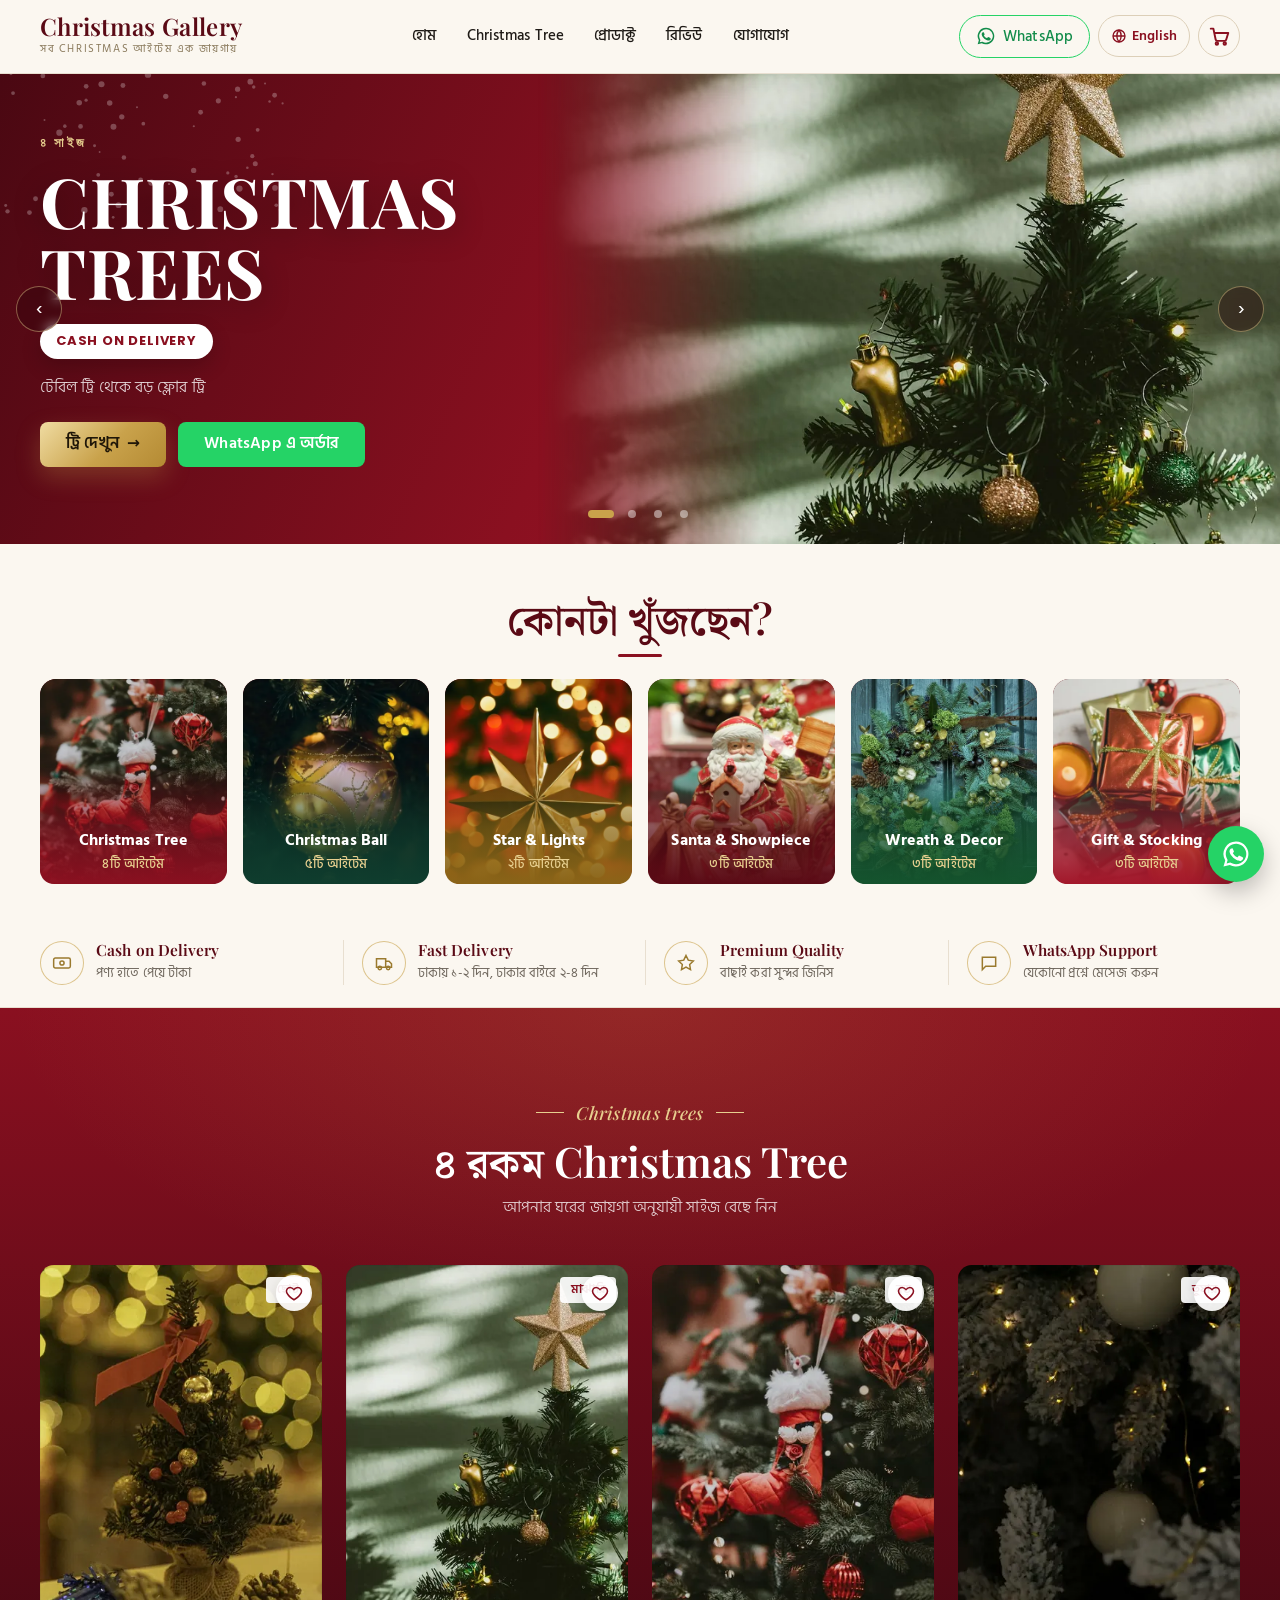
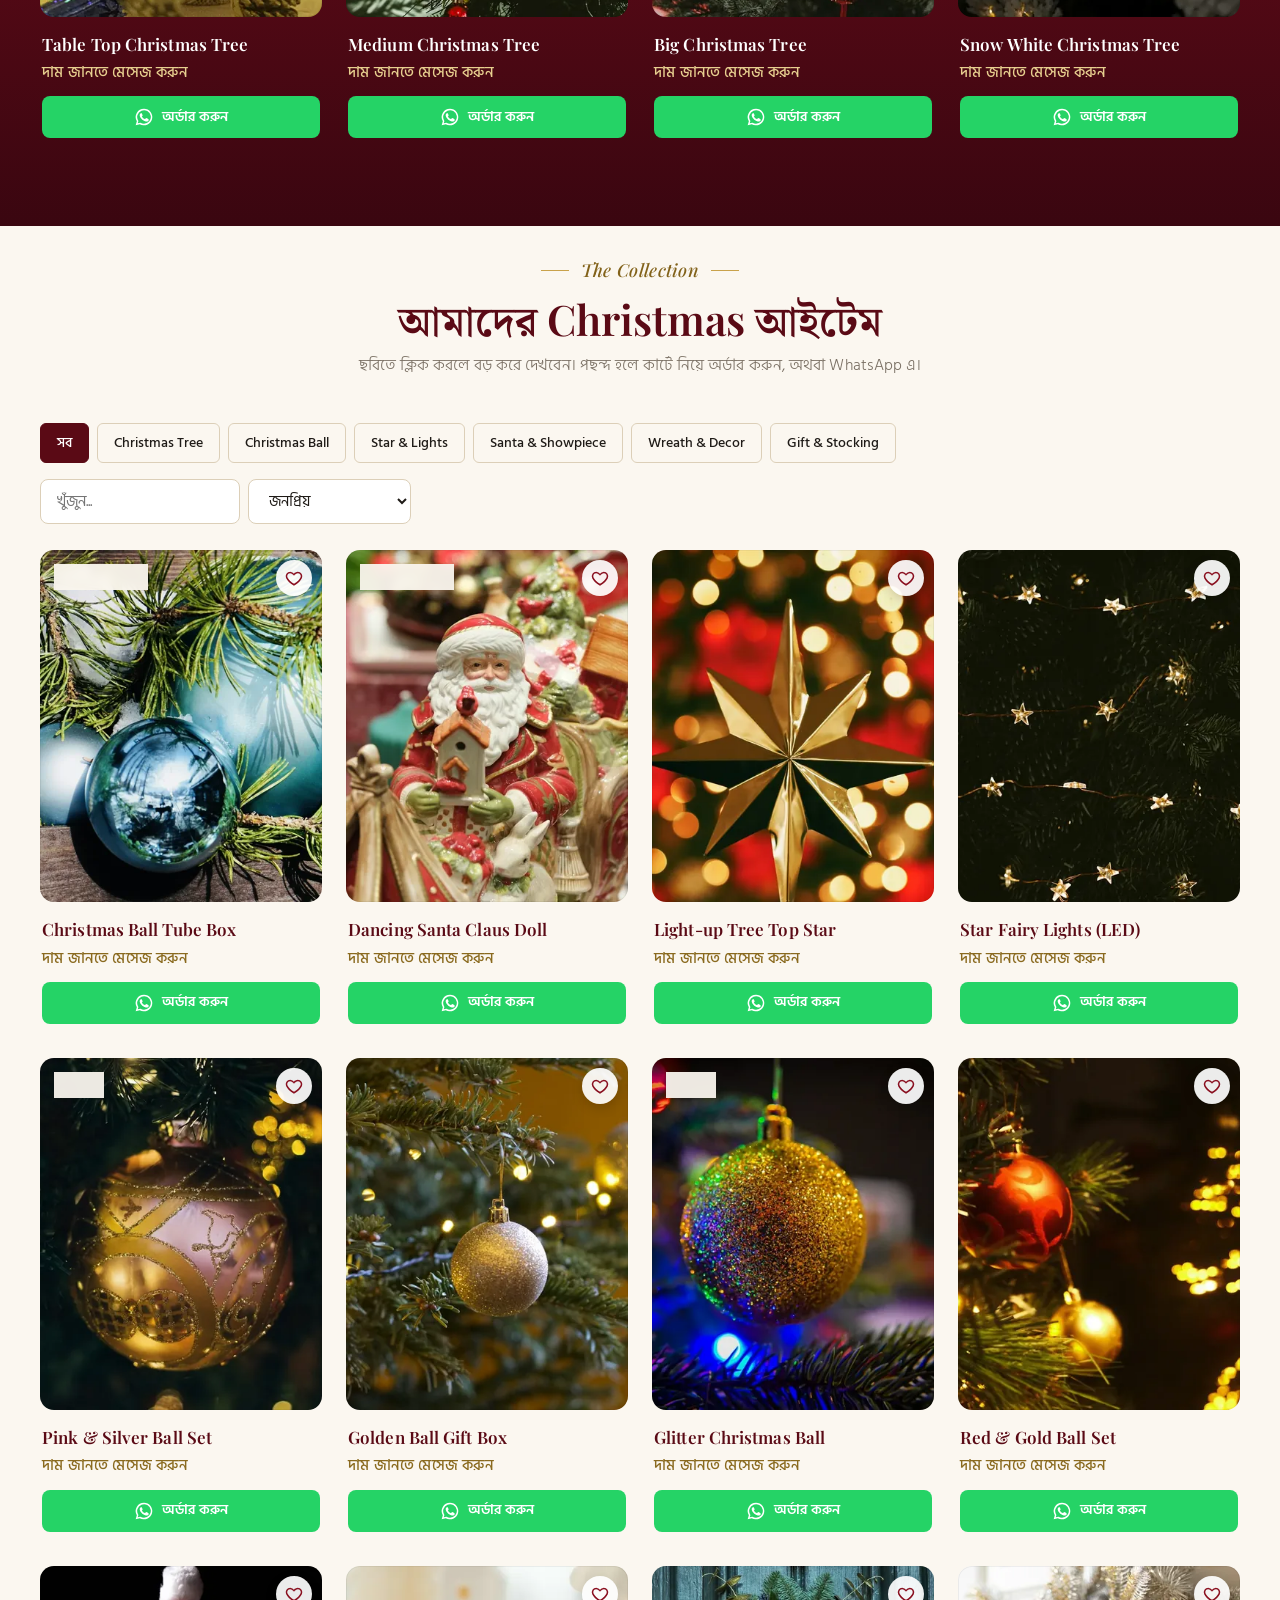
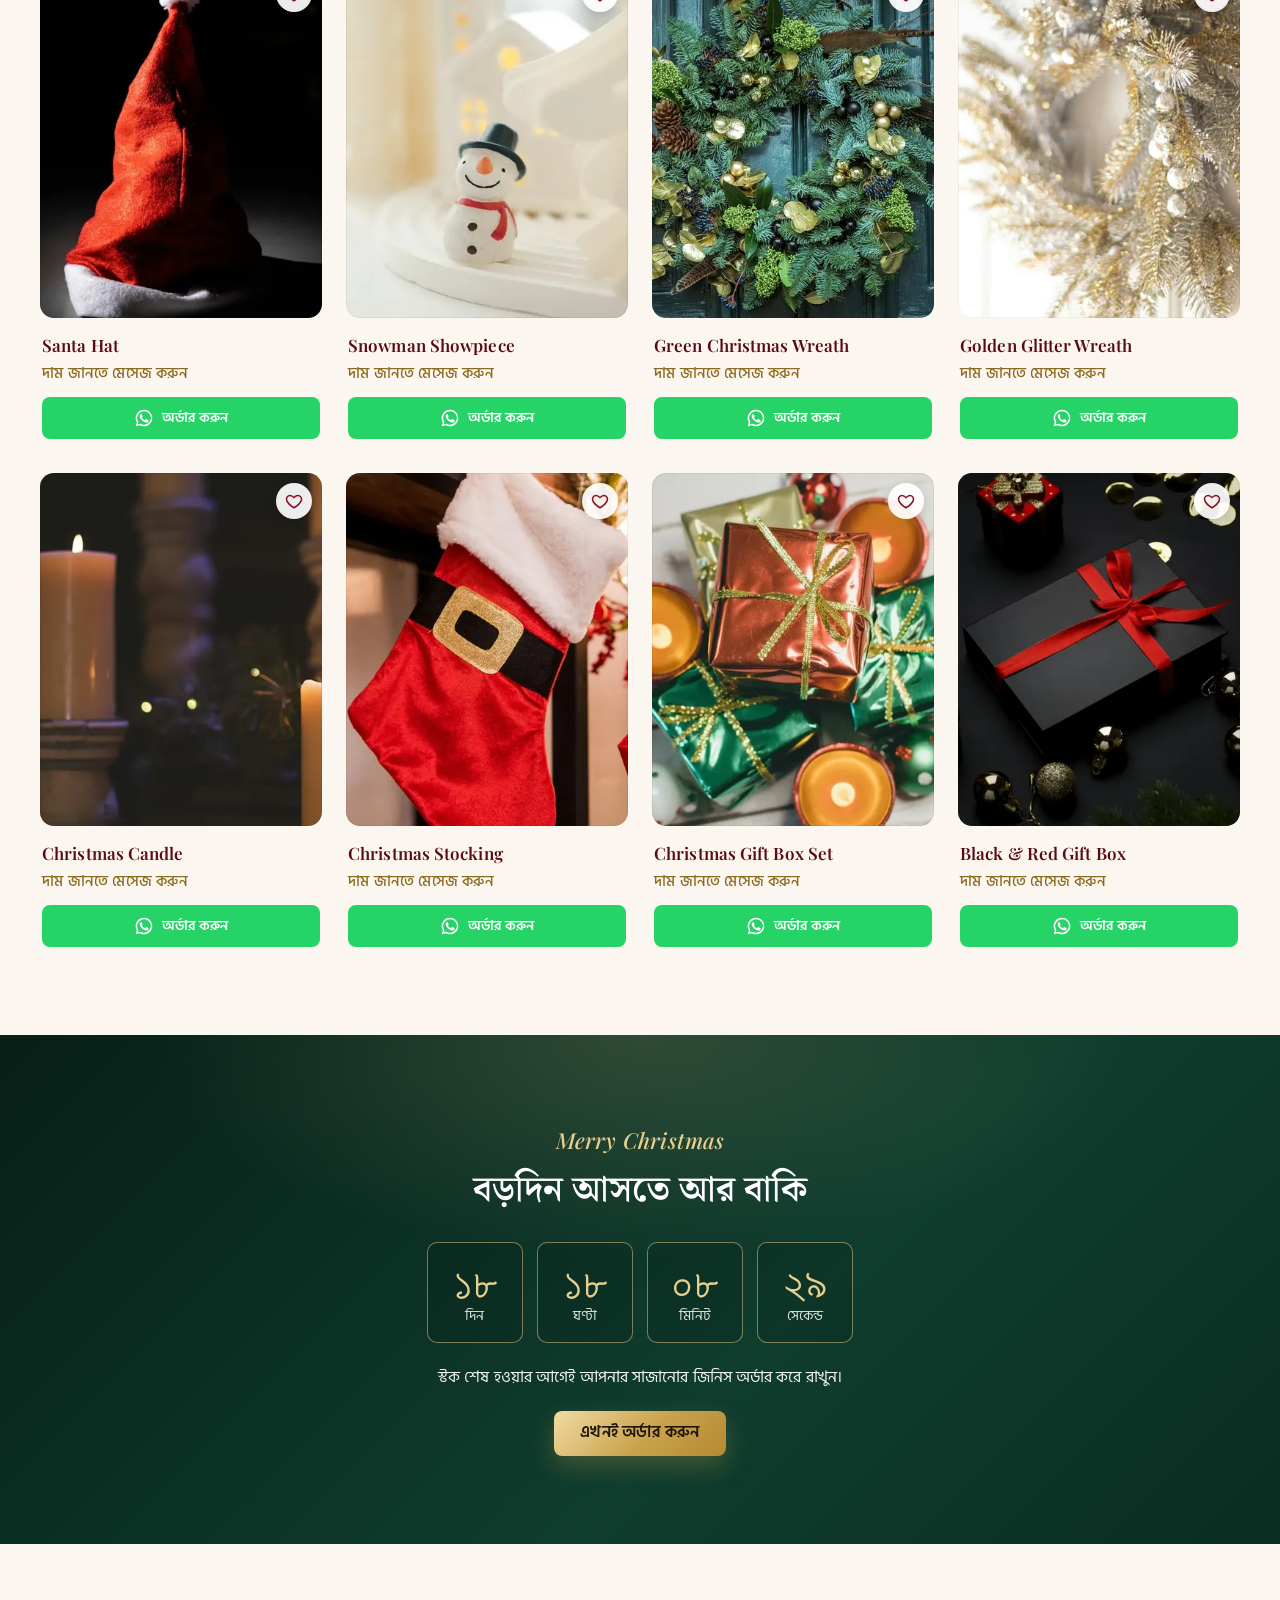
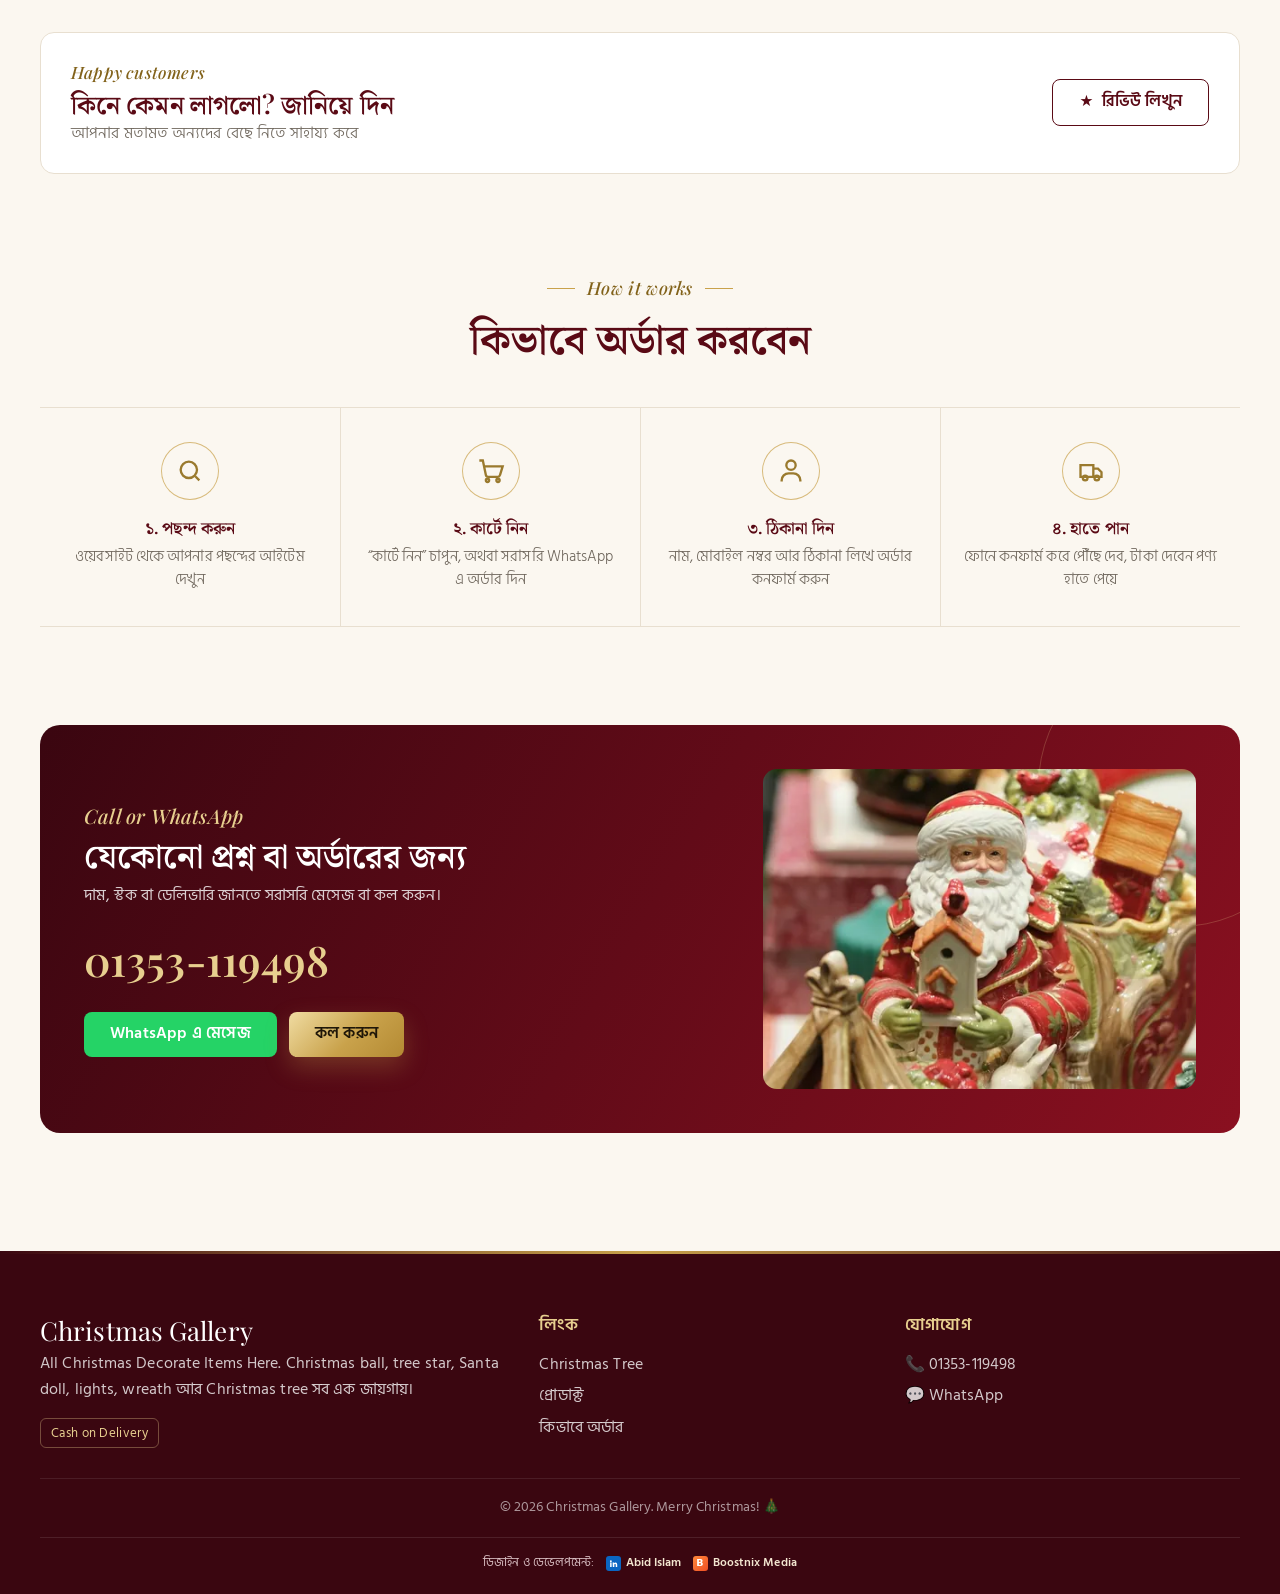
==== commit 938b3eb5: "New shop number 01353-119498" ====
--- a/docs/index.html
+++ b/docs/index.html
@@ -21,7 +21,7 @@
 <link rel="preconnect" href="https://fonts.googleapis.com">
 <link rel="preconnect" href="https://fonts.gstatic.com" crossorigin>
 <link rel="stylesheet" href="https://fonts.googleapis.com/css2?family=Hind+Siliguri:wght@300;400;500;600;700&family=Noto+Serif+Bengali:wght@500;600&family=Playfair+Display:ital,wght@0,600;0,700;1,500&family=Poppins:wght@500;600;700&display=swap" media="print" onload="this.media='all'"><noscript><link rel="stylesheet" href="https://fonts.googleapis.com/css2?family=Hind+Siliguri:wght@300;400;500;600;700&family=Noto+Serif+Bengali:wght@500;600&family=Playfair+Display:ital,wght@0,600;0,700;1,500&family=Poppins:wght@500;600;700&display=swap"></noscript>
-<script type="application/ld+json">{"@context":"https://schema.org","@type":"Store","name":"Christmas Gallery","telephone":"+8801779443155","description":"Christmas ball, tree star, dancing Santa, fairy lights, wreath, gift box আর Christmas tree। ক্যাশ অন ডেলিভারিতে সারা দেশে অর্ডার করুন।","url":"https://abid2929.github.io/Christmas-Gallery/","logo":"https://abid2929.github.io/Christmas-Gallery/img/icon-512.png","image":"https://abid2929.github.io/Christmas-Gallery/img/share.jpg"}</script>
+<script type="application/ld+json">{"@context":"https://schema.org","@type":"Store","name":"Christmas Gallery","telephone":"+8801353119498","description":"Christmas ball, tree star, dancing Santa, fairy lights, wreath, gift box আর Christmas tree। ক্যাশ অন ডেলিভারিতে সারা দেশে অর্ডার করুন।","url":"https://abid2929.github.io/Christmas-Gallery/","logo":"https://abid2929.github.io/Christmas-Gallery/img/icon-512.png","image":"https://abid2929.github.io/Christmas-Gallery/img/share.jpg"}</script>
 <style>
 :root{--em:#8a1020;--em2:#5a0a15;--em3:#a3182b;--bur:#8c1a2b;--bur2:#6b1220;--gold:#c9a24b;--gold2:#e7cf8f;--ivory:#fbf7f0;--sand:#f3ece0;--ink:#1f1b17;--muted:#6f675d;--line:#e8dfd0;--card:#fff;--r:16px;--sh:0 1px 2px rgba(31,27,23,.05),0 10px 30px rgba(31,27,23,.07)}
 *{box-sizing:border-box;margin:0;padding:0}
@@ -726,7 +726,7 @@
   <nav class="menu" id="menu">
    <a href="#top" data-en="Home">হোম</a>   <a href="#trees" data-en="Christmas Tree">Christmas Tree</a>   <a href="#shop" data-en="Products">প্রোডাক্ট</a>   <a href="#reviews" data-en="Reviews">রিভিউ</a>   <a href="#contact" data-en="Contact">যোগাযোগ</a>  </nav>
   <div style="display:flex;gap:8px;align-items:center">
-   <a class="hbtn" href="https://wa.me/8801779443155" target="_blank" rel="noopener" data-contact><svg class="ic" viewBox="0 0 24 24" fill="currentColor"><path d="M12 2a10 10 0 0 0-8.6 15.1L2 22l5-1.3A10 10 0 1 0 12 2m0 18.2a8.2 8.2 0 0 1-4.2-1.2l-.3-.2-3 .8.8-2.9-.2-.3A8.2 8.2 0 1 1 12 20.2m4.5-6.1c-.2-.1-1.5-.7-1.7-.8s-.4-.1-.6.1l-.8 1c-.1.2-.3.2-.5.1a6.7 6.7 0 0 1-3.3-2.9c-.3-.4.2-.4.7-1.4a.5.5 0 0 0 0-.4l-.8-1.9c-.2-.5-.4-.4-.6-.4h-.5a1 1 0 0 0-.7.3 3 3 0 0 0-.9 2.2 5.2 5.2 0 0 0 1.1 2.8 12 12 0 0 0 4.6 4c1.7.7 2.4.8 3.2.7a2.8 2.8 0 0 0 1.8-1.3 2.3 2.3 0 0 0 .2-1.3c-.1-.1-.3-.2-.5-.3"/></svg><span>WhatsApp</span></a>
+   <a class="hbtn" href="https://wa.me/8801353119498" target="_blank" rel="noopener" data-contact><svg class="ic" viewBox="0 0 24 24" fill="currentColor"><path d="M12 2a10 10 0 0 0-8.6 15.1L2 22l5-1.3A10 10 0 1 0 12 2m0 18.2a8.2 8.2 0 0 1-4.2-1.2l-.3-.2-3 .8.8-2.9-.2-.3A8.2 8.2 0 1 1 12 20.2m4.5-6.1c-.2-.1-1.5-.7-1.7-.8s-.4-.1-.6.1l-.8 1c-.1.2-.3.2-.5.1a6.7 6.7 0 0 1-3.3-2.9c-.3-.4.2-.4.7-1.4a.5.5 0 0 0 0-.4l-.8-1.9c-.2-.5-.4-.4-.6-.4h-.5a1 1 0 0 0-.7.3 3 3 0 0 0-.9 2.2 5.2 5.2 0 0 0 1.1 2.8 12 12 0 0 0 4.6 4c1.7.7 2.4.8 3.2.7a2.8 2.8 0 0 0 1.8-1.3 2.3 2.3 0 0 0 .2-1.3c-.1-.1-.3-.2-.5-.3"/></svg><span>WhatsApp</span></a>
    <button class="lang" id="lang"><svg viewBox="0 0 24 24" fill="none" stroke="currentColor" stroke-width="2"><circle cx="12" cy="12" r="9"/><path d="M3 12h18M12 3a14 14 0 0 1 0 18M12 3a14 14 0 0 0 0 18"/></svg><span id="langt">English</span></button>
    <button class="cartbtn" data-cart aria-label="Cart"><svg class="ic" viewBox="0 0 24 24" fill="none" stroke="currentColor" stroke-width="2.2" stroke-linecap="round" stroke-linejoin="round"><circle cx="9" cy="20" r="1.4"/><circle cx="18" cy="20" r="1.4"/><path d="M2 3h3l2.6 12.4a2 2 0 0 0 2 1.6h8.1a2 2 0 0 0 2-1.5L22 8H6"/></svg><span class="cart-n">০</span></button>
    <button class="burger" id="burger" aria-label="Menu"><svg width="22" height="22" viewBox="0 0 24 24" fill="none" stroke="currentColor" stroke-width="2.4" stroke-linecap="round"><path d="M4 7h16M4 12h16M4 17h16"/></svg></button>
@@ -739,25 +739,25 @@
  <div class="slides" id="slides">
       <div class="slide"><div class="wrap slide-grid">
    <div>
-    <span class="tag" data-en="4 sizes">৪ সাইজ</span>    <h1 data-en="Christmas Trees">Christmas Trees</h1>    <span class="pill">Cash on Delivery</span><p data-en="From table top to big floor trees">টেবিল ট্রি থেকে বড় ফ্লোর ট্রি</p>    <div class="btns"><a class="btn btn-gold" href="#trees"><span data-en="See trees">ট্রি দেখুন</span> →</a><a class="btn btn-wa" href="https://wa.me/8801779443155" target="_blank" rel="noopener" data-contact><span data-en="Order on WhatsApp">WhatsApp এ অর্ডার</span></a></div>
+    <span class="tag" data-en="4 sizes">৪ সাইজ</span>    <h1 data-en="Christmas Trees">Christmas Trees</h1>    <span class="pill">Cash on Delivery</span><p data-en="From table top to big floor trees">টেবিল ট্রি থেকে বড় ফ্লোর ট্রি</p>    <div class="btns"><a class="btn btn-gold" href="#trees"><span data-en="See trees">ট্রি দেখুন</span> →</a><a class="btn btn-wa" href="https://wa.me/8801353119498" target="_blank" rel="noopener" data-contact><span data-en="Order on WhatsApp">WhatsApp এ অর্ডার</span></a></div>
    </div>
    <div class="pic"><span class="ring"></span><img src="img/t-medium-s.webp" srcset="img/t-medium-s.webp 480w, img/t-medium.webp 1000w" sizes="(max-width:760px) 60vw, 58vw" alt="Christmas Trees" width="400" height="500" fetchpriority="high"><span class="note">💵<span><b>Cash on Delivery</b><span data-en="All over Bangladesh">সারা দেশে ডেলিভারি</span></span></span></div>
   </div></div>
     <div class="slide"><div class="wrap slide-grid">
    <div>
-    <span class="tag" data-en="Gift Collection">Gift Collection</span>    <h2 data-en="Gifts &amp; Santa">Gifts &amp; Santa</h2>    <span class="pill">Cash on Delivery</span><p data-en="Christmas gifts for loved ones">প্রিয়জনের জন্য Christmas গিফট</p>    <div class="btns"><a class="btn btn-gold" href="#products"><span data-en="Shop now">এখনই দেখুন</span> →</a><a class="btn btn-wa" href="https://wa.me/8801779443155" target="_blank" rel="noopener" data-contact><span data-en="Order on WhatsApp">WhatsApp এ অর্ডার</span></a></div>
+    <span class="tag" data-en="Gift Collection">Gift Collection</span>    <h2 data-en="Gifts &amp; Santa">Gifts &amp; Santa</h2>    <span class="pill">Cash on Delivery</span><p data-en="Christmas gifts for loved ones">প্রিয়জনের জন্য Christmas গিফট</p>    <div class="btns"><a class="btn btn-gold" href="#products"><span data-en="Shop now">এখনই দেখুন</span> →</a><a class="btn btn-wa" href="https://wa.me/8801353119498" target="_blank" rel="noopener" data-contact><span data-en="Order on WhatsApp">WhatsApp এ অর্ডার</span></a></div>
    </div>
    <div class="pic"><span class="ring"></span><img src="img/p5-s.webp" srcset="img/p5-s.webp 480w, img/p5.webp 1000w" sizes="(max-width:760px) 60vw, 58vw" alt="Gifts &amp; Santa" width="400" height="500" loading="lazy"><span class="note">💵<span><b>Cash on Delivery</b><span data-en="All over Bangladesh">সারা দেশে ডেলিভারি</span></span></span></div>
   </div></div>
     <div class="slide"><div class="wrap slide-grid">
    <div>
-    <span class="tag" data-en="Christmas Gallery">Christmas Gallery</span>    <h2 data-en="Christmas Décor">Christmas Décor</h2>    <span class="pill">Cash on Delivery</span><p data-en="Balls, stars, lights and Santa in one place">বল, স্টার, লাইট আর Santa: সব এক জায়গায়</p>    <div class="btns"><a class="btn btn-gold" href="#products"><span data-en="Shop now">এখনই দেখুন</span> →</a><a class="btn btn-wa" href="https://wa.me/8801779443155" target="_blank" rel="noopener" data-contact><span data-en="Order on WhatsApp">WhatsApp এ অর্ডার</span></a></div>
+    <span class="tag" data-en="Christmas Gallery">Christmas Gallery</span>    <h2 data-en="Christmas Décor">Christmas Décor</h2>    <span class="pill">Cash on Delivery</span><p data-en="Balls, stars, lights and Santa in one place">বল, স্টার, লাইট আর Santa: সব এক জায়গায়</p>    <div class="btns"><a class="btn btn-gold" href="#products"><span data-en="Shop now">এখনই দেখুন</span> →</a><a class="btn btn-wa" href="https://wa.me/8801353119498" target="_blank" rel="noopener" data-contact><span data-en="Order on WhatsApp">WhatsApp এ অর্ডার</span></a></div>
    </div>
    <div class="pic"><span class="ring"></span><img src="img/p4-s.webp" srcset="img/p4-s.webp 480w, img/p4.webp 1000w" sizes="(max-width:760px) 60vw, 58vw" alt="Christmas Décor" width="400" height="500" loading="lazy"><span class="note">💵<span><b>Cash on Delivery</b><span data-en="All over Bangladesh">সারা দেশে ডেলিভারি</span></span></span></div>
   </div></div>
     <div class="slide"><div class="wrap slide-grid">
    <div>
-    <span class="tag" data-en="Light up">Light up</span>    <h2 data-en="Fairy Lights">Fairy Lights</h2>    <span class="pill">Cash on Delivery</span><p data-en="Make your home sparkle with LED lights">ঘর ঝলমলে করুন LED লাইটে</p>    <div class="btns"><a class="btn btn-gold" href="#products"><span data-en="Shop now">এখনই দেখুন</span> →</a><a class="btn btn-wa" href="https://wa.me/8801779443155" target="_blank" rel="noopener" data-contact><span data-en="Order on WhatsApp">WhatsApp এ অর্ডার</span></a></div>
+    <span class="tag" data-en="Light up">Light up</span>    <h2 data-en="Fairy Lights">Fairy Lights</h2>    <span class="pill">Cash on Delivery</span><p data-en="Make your home sparkle with LED lights">ঘর ঝলমলে করুন LED লাইটে</p>    <div class="btns"><a class="btn btn-gold" href="#products"><span data-en="Shop now">এখনই দেখুন</span> →</a><a class="btn btn-wa" href="https://wa.me/8801353119498" target="_blank" rel="noopener" data-contact><span data-en="Order on WhatsApp">WhatsApp এ অর্ডার</span></a></div>
    </div>
    <div class="pic"><span class="ring"></span><img src="img/n-lights-s.webp" srcset="img/n-lights-s.webp 480w, img/n-lights.webp 1000w" sizes="(max-width:760px) 60vw, 58vw" alt="Fairy Lights" width="400" height="500" loading="lazy"><span class="note">💵<span><b>Cash on Delivery</b><span data-en="All over Bangladesh">সারা দেশে ডেলিভারি</span></span></span></div>
   </div></div>
@@ -855,8 +855,8 @@
   <div class="cta">
    <div>
     <span class="xmas" style="font-size:20px">Call or WhatsApp</span>
-    <h2 data-en="For any question or order">যেকোনো প্রশ্ন বা অর্ডারের জন্য</h2>    <p data-en="Message or call us to know price, stock or delivery.">দাম, স্টক বা ডেলিভারি জানতে সরাসরি মেসেজ বা কল করুন।</p>    <a class="ph" href="tel:+8801779443155" data-contact>01779-443155</a>
-    <div class="btns"><a class="btn btn-wa" href="https://wa.me/8801779443155?text=Hello%20Christmas%20Gallery%2C%20Christmas%20item%20order%20korte%20chai%20%F0%9F%8E%84" target="_blank" rel="noopener" data-contact><span data-en="Message on WhatsApp">WhatsApp এ মেসেজ</span></a><a class="btn btn-gold" href="tel:+8801779443155" data-contact><span data-en="Call us">কল করুন</span></a></div>
+    <h2 data-en="For any question or order">যেকোনো প্রশ্ন বা অর্ডারের জন্য</h2>    <p data-en="Message or call us to know price, stock or delivery.">দাম, স্টক বা ডেলিভারি জানতে সরাসরি মেসেজ বা কল করুন।</p>    <a class="ph" href="tel:+8801353119498" data-contact>01353-119498</a>
+    <div class="btns"><a class="btn btn-wa" href="https://wa.me/8801353119498?text=Hello%20Christmas%20Gallery%2C%20Christmas%20item%20order%20korte%20chai%20%F0%9F%8E%84" target="_blank" rel="noopener" data-contact><span data-en="Message on WhatsApp">WhatsApp এ মেসেজ</span></a><a class="btn btn-gold" href="tel:+8801353119498" data-contact><span data-en="Call us">কল করুন</span></a></div>
    </div>
    <img src="img/p5-s.webp" alt="Santa Claus" loading="lazy" width="500" height="500">
   </div>
@@ -868,7 +868,7 @@
   <div class="fgrid">
    <div><div class="fbrand">Christmas Gallery</div><p data-en="Christmas balls, tree star, Santa doll, lights, wreath and Christmas trees, all in one place.">All Christmas Decorate Items Here. Christmas ball, tree star, Santa doll, lights, wreath আর Christmas tree সব এক জায়গায়।</p><div class="paychips"><span>Cash on Delivery</span></div></div>
    <div><h3 data-en="Links">লিংক</h3><a href="#trees" data-en="Christmas Tree">Christmas Tree</a><a href="#shop" data-en="Products">প্রোডাক্ট</a><a href="#how" data-en="How to order">কিভাবে অর্ডার</a></div>
-   <div><h3 data-en="Contact">যোগাযোগ</h3><a href="tel:+8801779443155" data-contact>📞 01779-443155</a><a href="https://wa.me/8801779443155" target="_blank" rel="noopener" data-contact>💬 WhatsApp</a></div>
+   <div><h3 data-en="Contact">যোগাযোগ</h3><a href="tel:+8801353119498" data-contact>📞 01353-119498</a><a href="https://wa.me/8801353119498" target="_blank" rel="noopener" data-contact>💬 WhatsApp</a></div>
   </div>
   <div class="copy">© <span id="yr">2026</span> Christmas Gallery. Merry Christmas! 🎄</div>
   <div class="sig"><span data-en="Designed &amp; developed by">ডিজাইন ও ডেভেলপমেন্ট:</span>   <a href="https://www.linkedin.com/in/abid-islam-a926ab2b5/" target="_blank" rel="noopener author"><span class="sg-i sg-li"><svg width="9" height="9" viewBox="0 0 24 24" fill="currentColor" aria-hidden="true"><path d="M4.98 3.5a2.5 2.5 0 1 1 0 5 2.5 2.5 0 0 1 0-5zM3 9.5h4V21H3zM9.5 9.5h3.8v1.6h.06c.53-1 1.83-2.06 3.77-2.06 4.03 0 4.77 2.65 4.77 6.1V21h-4v-5.1c0-1.22-.02-2.78-1.7-2.78-1.7 0-1.96 1.33-1.96 2.7V21h-4z"/></svg></span>Abid Islam</a>
@@ -881,9 +881,9 @@
  <a href="#shop" data-tab="shop"><svg viewBox="0 0 24 24"><rect x="3.5" y="3.5" width="7" height="7" rx="1.5"/><rect x="13.5" y="3.5" width="7" height="7" rx="1.5"/><rect x="3.5" y="13.5" width="7" height="7" rx="1.5"/><rect x="13.5" y="13.5" width="7" height="7" rx="1.5"/></svg><span data-en="Shop">শপ</span></a>
  <a href="#wish" data-tab="wish"><svg viewBox="0 0 24 24"><path d="M12 20.5s-7.5-4.6-9.2-9C1.5 8 3.6 4.8 7 4.8c2 0 3.3 1 5 2.9 1.7-1.9 3-2.9 5-2.9 3.4 0 5.5 3.2 4.2 6.7-1.7 4.4-9.2 9-9.2 9z"/></svg><span data-en="Wishlist">পছন্দ</span><i class="wish-n">০</i></a>
  <a href="#" data-cart data-tab="bag" onclick="return false"><svg viewBox="0 0 24 24"><path d="M5 8h14l-1.2 12.1a1 1 0 0 1-1 .9H7.2a1 1 0 0 1-1-.9z"/><path d="M9 8V6.5a3 3 0 0 1 6 0V8"/></svg><span data-en="Bag">ব্যাগ</span><i class="cart-n">০</i></a>
- <a class="tb-wa" href="https://wa.me/8801779443155?text=Christmas%20Gallery%20theke%20order%20korte%20chai" target="_blank" rel="noopener" data-contact><svg viewBox="0 0 24 24" class="f"><path d="M12 2a10 10 0 0 0-8.6 15.1L2 22l5-1.3A10 10 0 1 0 12 2m0 18.2a8.2 8.2 0 0 1-4.2-1.2l-.3-.2-3 .8.8-2.9-.2-.3A8.2 8.2 0 1 1 12 20.2m4.5-6.1c-.2-.1-1.5-.7-1.7-.8s-.4-.1-.6.1l-.8 1c-.1.2-.3.2-.5.1a6.7 6.7 0 0 1-3.3-2.9c-.3-.4.2-.4.7-1.4a.5.5 0 0 0 0-.4l-.8-1.9c-.2-.5-.4-.4-.6-.4h-.5a1 1 0 0 0-.7.3 3 3 0 0 0-.9 2.2 5.2 5.2 0 0 0 1.1 2.8 12 12 0 0 0 4.6 4c1.7.7 2.4.8 3.2.7a2.8 2.8 0 0 0 1.8-1.3 2.3 2.3 0 0 0 .2-1.3c-.1-.1-.3-.2-.5-.3"/></svg><span>WhatsApp</span></a>
+ <a class="tb-wa" href="https://wa.me/8801353119498?text=Christmas%20Gallery%20theke%20order%20korte%20chai" target="_blank" rel="noopener" data-contact><svg viewBox="0 0 24 24" class="f"><path d="M12 2a10 10 0 0 0-8.6 15.1L2 22l5-1.3A10 10 0 1 0 12 2m0 18.2a8.2 8.2 0 0 1-4.2-1.2l-.3-.2-3 .8.8-2.9-.2-.3A8.2 8.2 0 1 1 12 20.2m4.5-6.1c-.2-.1-1.5-.7-1.7-.8s-.4-.1-.6.1l-.8 1c-.1.2-.3.2-.5.1a6.7 6.7 0 0 1-3.3-2.9c-.3-.4.2-.4.7-1.4a.5.5 0 0 0 0-.4l-.8-1.9c-.2-.5-.4-.4-.6-.4h-.5a1 1 0 0 0-.7.3 3 3 0 0 0-.9 2.2 5.2 5.2 0 0 0 1.1 2.8 12 12 0 0 0 4.6 4c1.7.7 2.4.8 3.2.7a2.8 2.8 0 0 0 1.8-1.3 2.3 2.3 0 0 0 .2-1.3c-.1-.1-.3-.2-.5-.3"/></svg><span>WhatsApp</span></a>
 </nav>
-<a class="fab" href="https://wa.me/8801779443155?text=Christmas%20Gallery%20theke%20order%20korte%20chai" target="_blank" rel="noopener" aria-label="WhatsApp" data-contact><svg width="30" height="30" viewBox="0 0 24 24" fill="currentColor"><path d="M12 2a10 10 0 0 0-8.6 15.1L2 22l5-1.3A10 10 0 1 0 12 2m0 18.2a8.2 8.2 0 0 1-4.2-1.2l-.3-.2-3 .8.8-2.9-.2-.3A8.2 8.2 0 1 1 12 20.2m4.5-6.1c-.2-.1-1.5-.7-1.7-.8s-.4-.1-.6.1l-.8 1c-.1.2-.3.2-.5.1a6.7 6.7 0 0 1-3.3-2.9c-.3-.4.2-.4.7-1.4a.5.5 0 0 0 0-.4l-.8-1.9c-.2-.5-.4-.4-.6-.4h-.5a1 1 0 0 0-.7.3 3 3 0 0 0-.9 2.2 5.2 5.2 0 0 0 1.1 2.8 12 12 0 0 0 4.6 4c1.7.7 2.4.8 3.2.7a2.8 2.8 0 0 0 1.8-1.3 2.3 2.3 0 0 0 .2-1.3c-.1-.1-.3-.2-.5-.3"/></svg></a>
+<a class="fab" href="https://wa.me/8801353119498?text=Christmas%20Gallery%20theke%20order%20korte%20chai" target="_blank" rel="noopener" aria-label="WhatsApp" data-contact><svg width="30" height="30" viewBox="0 0 24 24" fill="currentColor"><path d="M12 2a10 10 0 0 0-8.6 15.1L2 22l5-1.3A10 10 0 1 0 12 2m0 18.2a8.2 8.2 0 0 1-4.2-1.2l-.3-.2-3 .8.8-2.9-.2-.3A8.2 8.2 0 1 1 12 20.2m4.5-6.1c-.2-.1-1.5-.7-1.7-.8s-.4-.1-.6.1l-.8 1c-.1.2-.3.2-.5.1a6.7 6.7 0 0 1-3.3-2.9c-.3-.4.2-.4.7-1.4a.5.5 0 0 0 0-.4l-.8-1.9c-.2-.5-.4-.4-.6-.4h-.5a1 1 0 0 0-.7.3 3 3 0 0 0-.9 2.2 5.2 5.2 0 0 0 1.1 2.8 12 12 0 0 0 4.6 4c1.7.7 2.4.8 3.2.7a2.8 2.8 0 0 0 1.8-1.3 2.3 2.3 0 0 0 .2-1.3c-.1-.1-.3-.2-.5-.3"/></svg></a>
 
 <div class="drawer" id="drawer"><div class="dpanel" role="dialog" aria-modal="true" aria-labelledby="dtitle">
  <div class="dhead"><b id="dtitle">আপনার কার্ট</b><button data-close aria-label="Close">×</button></div>
@@ -938,7 +938,7 @@
   <button class="btn btn-cart" type="submit"><span data-en="Send review">রিভিউ পাঠান</span></button>
  </form></div></div>
 <script>
-var CFG = {"items":[{"id":"cg1","type":"item","name":"Christmas Ball Tube Box","desc":"লম্বা টিউব বক্সে নীল-সিলভার রঙের Christmas ball সেট। ট্রি সাজানোর জন্য দারুণ।","desc_en":"Tall tube box with a set of blue and silver Christmas balls. Great for decorating the tree.","details":"","img":"img\/p1.webp","th":"img\/p1-s.webp","gal":[],"galc":[],"price":0,"old":0,"badge":"","size":"","cls":"","stock":1,"qty":null,"cat":"ball","ft":1,"fl":0,"nw":0,"bs":1,"sold":0,"sizes":[],"colors":[],"rating":0,"rc":0,"rv":[]},{"id":"cg2","type":"item","name":"Pink \u0026 Silver Ball Set","desc":"গোলাপি আর সিলভার রঙের ডিজাইন করা Christmas ball, সুন্দর গিফট বক্সে।","desc_en":"Pink and silver patterned Christmas balls in a pretty gift box.","details":"","img":"img\/p2.webp","th":"img\/p2-s.webp","gal":[],"galc":[],"price":0,"old":0,"badge":"","size":"","cls":"","stock":1,"qty":null,"cat":"ball","ft":0,"fl":0,"nw":1,"bs":0,"sold":0,"sizes":[],"colors":[],"rating":0,"rc":0,"rv":[]},{"id":"cg3","type":"item","name":"Golden Ball Gift Box","desc":"ষড়ভুজ গিফট বক্সে গোল্ডেন আর লাল Christmas ball, রিবন সহ।","desc_en":"Golden and red Christmas balls in a hexagon gift box with ribbon.","details":"","img":"img\/p3.webp","th":"img\/p3-s.webp","gal":[],"galc":[],"price":0,"old":0,"badge":"","size":"","cls":"","stock":1,"qty":null,"cat":"ball","ft":0,"fl":0,"nw":0,"bs":0,"sold":0,"sizes":[],"colors":[],"rating":0,"rc":0,"rv":[]},{"id":"cg11","type":"item","name":"Glitter Christmas Ball","desc":"গ্লিটার দেওয়া রঙিন বড় Christmas ball, আলোতে চকচক করে।","desc_en":"Big colourful glitter Christmas ball that shines in the light.","details":"","img":"img\/n-glitterball.webp","th":"img\/n-glitterball-s.webp","gal":[],"galc":[],"price":0,"old":0,"badge":"","size":"","cls":"","stock":1,"qty":null,"cat":"ball","ft":0,"fl":0,"nw":1,"bs":0,"sold":0,"sizes":[],"colors":[],"rating":0,"rc":0,"rv":[]},{"id":"cg12","type":"item","name":"Red \u0026 Gold Ball Set","desc":"লাল আর গোল্ডেন রঙের Christmas ball সেট, ট্রিতে দারুণ মানায়।","desc_en":"Set of red and golden Christmas balls, looks great on the tree.","details":"","img":"img\/n-redgold.webp","th":"img\/n-redgold-s.webp","gal":[],"galc":[],"price":0,"old":0,"badge":"","size":"","cls":"","stock":1,"qty":null,"cat":"ball","ft":0,"fl":0,"nw":0,"bs":0,"sold":0,"sizes":[],"colors":[],"rating":0,"rc":0,"rv":[]},{"id":"cg4","type":"item","name":"Light-up Tree Top Star","desc":"ট্রির মাথায় লাগানোর গোল্ডেন স্টার, ভেতরে আলো জ্বলে।","desc_en":"Golden tree top star that lights up from inside.","details":"","img":"img\/p4.webp","th":"img\/p4-s.webp","gal":[],"galc":[],"price":0,"old":0,"badge":"","size":"","cls":"","stock":1,"qty":null,"cat":"star","ft":1,"fl":0,"nw":0,"bs":0,"sold":0,"sizes":[],"colors":[],"rating":0,"rc":0,"rv":[]},{"id":"cg7","type":"item","name":"Star Fairy Lights (LED)","desc":"তারার আকারের ছোট ছোট LED লাইট। ট্রি, জানালা বা দেয়ালে লাগালে ঝলমল করে।","desc_en":"Small star shaped LED lights. Sparkles on the tree, window or wall.","details":"","img":"img\/n-lights.webp","th":"img\/n-lights-s.webp","gal":[],"galc":[],"price":0,"old":0,"badge":"","size":"","cls":"","stock":1,"qty":null,"cat":"star","ft":1,"fl":0,"nw":0,"bs":0,"sold":0,"sizes":[],"colors":[],"rating":0,"rc":0,"rv":[]},{"id":"cg5","type":"item","name":"Dancing Santa Claus Doll","desc":"গান বাজিয়ে নাচে এমন Santa doll। কয়েকটা ডিজাইন আছে (গিটার, ব্যাগ ইত্যাদি)।","desc_en":"A Santa doll that plays music and dances. Several designs (guitar, bag and more).","details":"","img":"img\/p5.webp","th":"img\/p5-s.webp","gal":[],"galc":[],"price":0,"old":0,"badge":"","size":"","cls":"","stock":1,"qty":null,"cat":"santa","ft":1,"fl":0,"nw":0,"bs":1,"sold":0,"sizes":[],"colors":[],"rating":0,"rc":0,"rv":[]},{"id":"cg6","type":"item","name":"Santa Hat","desc":"নরম লাল কাপড় আর সাদা ফার দেওয়া Santa টুপি। বড় ছোট সবার জন্য।","desc_en":"Soft red Santa hat with white fur. Fits kids and adults.","details":"","img":"img\/p6.webp","th":"img\/p6-s.webp","gal":[],"galc":[],"price":0,"old":0,"badge":"","size":"","cls":"","stock":1,"qty":null,"cat":"santa","ft":0,"fl":0,"nw":0,"bs":0,"sold":0,"sizes":[],"colors":[],"rating":0,"rc":0,"rv":[]},{"id":"cg13","type":"item","name":"Snowman Showpiece","desc":"সাদা ছোট Snowman শোপিস, লাল মাফলার আর কালো টুপি।","desc_en":"Small white snowman showpiece with red scarf and black hat.","details":"","img":"img\/n-snowman.webp","th":"img\/n-snowman-s.webp","gal":[],"galc":[],"price":0,"old":0,"badge":"","size":"","cls":"","stock":1,"qty":null,"cat":"santa","ft":0,"fl":0,"nw":0,"bs":0,"sold":0,"sizes":[],"colors":[],"rating":0,"rc":0,"rv":[]},{"id":"cg8","type":"item","name":"Green Christmas Wreath","desc":"পাইন পাতা, পাইন কোন আর গোল্ডেন ডেকোরেশন দেওয়া সবুজ রিদ। দরজায় ঝোলানোর জন্য।","desc_en":"Green wreath with pine leaves, pine cones and golden decorations. Made for the door.","details":"","img":"img\/n-wreath.webp","th":"img\/n-wreath-s.webp","gal":[],"galc":[],"price":0,"old":0,"badge":"","size":"","cls":"","stock":1,"qty":null,"cat":"wreath","ft":0,"fl":0,"nw":0,"bs":0,"sold":0,"sizes":[],"colors":[],"rating":0,"rc":0,"rv":[]},{"id":"cg9","type":"item","name":"Golden Glitter Wreath","desc":"গোল্ডেন-সিলভার গ্লিটার রিদ, ঘরের দেয়াল বা দরজা সাজানোর জন্য।","desc_en":"Gold and silver glitter wreath for the wall or door.","details":"","img":"img\/n-goldwreath.webp","th":"img\/n-goldwreath-s.webp","gal":[],"galc":[],"price":0,"old":0,"badge":"","size":"","cls":"","stock":1,"qty":null,"cat":"wreath","ft":0,"fl":0,"nw":0,"bs":0,"sold":0,"sizes":[],"colors":[],"rating":0,"rc":0,"rv":[]},{"id":"cg16","type":"item","name":"Christmas Candle","desc":"সাদা পিলার মোমবাতি, Christmas এর সন্ধ্যায় ঘরে উষ্ণ আলো।","desc_en":"White pillar candle for a warm Christmas evening glow.","details":"","img":"img\/n-candles.webp","th":"img\/n-candles-s.webp","gal":[],"galc":[],"price":0,"old":0,"badge":"","size":"","cls":"","stock":1,"qty":null,"cat":"wreath","ft":0,"fl":0,"nw":0,"bs":0,"sold":0,"sizes":[],"colors":[],"rating":0,"rc":0,"rv":[]},{"id":"cg10","type":"item","name":"Christmas Stocking","desc":"লাল ভেলভেট আর সাদা ফারের Christmas মোজা। গিফট রাখার জন্য ঝুলিয়ে রাখুন।","desc_en":"Red velvet Christmas stocking with white fur. Hang it up for gifts.","details":"","img":"img\/n-stocking.webp","th":"img\/n-stocking-s.webp","gal":[],"galc":[],"price":0,"old":0,"badge":"","size":"","cls":"","stock":1,"qty":null,"cat":"gift","ft":0,"fl":0,"nw":0,"bs":0,"sold":0,"sizes":[],"colors":[],"rating":0,"rc":0,"rv":[]},{"id":"cg14","type":"item","name":"Christmas Gift Box Set","desc":"রঙিন র‍্যাপিং করা গিফট বক্স সেট। ট্রির নিচে সাজাতে বা গিফট দিতে।","desc_en":"Set of colourfully wrapped gift boxes. For under the tree or as a gift.","details":"","img":"img\/n-giftset.webp","th":"img\/n-giftset-s.webp","gal":[],"galc":[],"price":0,"old":0,"badge":"","size":"","cls":"","stock":1,"qty":null,"cat":"gift","ft":0,"fl":0,"nw":0,"bs":0,"sold":0,"sizes":[],"colors":[],"rating":0,"rc":0,"rv":[]},{"id":"cg15","type":"item","name":"Black \u0026 Red Gift Box","desc":"কালো বক্সে লাল রিবন, প্রিমিয়াম গিফট প্যাকিং।","desc_en":"Black box with red ribbon, premium gift packing.","details":"","img":"img\/n-giftbox.webp","th":"img\/n-giftbox-s.webp","gal":[],"galc":[],"price":0,"old":0,"badge":"","size":"","cls":"","stock":1,"qty":null,"cat":"gift","ft":0,"fl":0,"nw":0,"bs":0,"sold":0,"sizes":[],"colors":[],"rating":0,"rc":0,"rv":[]}],"trees":[{"id":"cg17","type":"tree","name":"Table Top Christmas Tree","desc":"টেবিল, শেলফ বা অফিস ডেস্কের জন্য ছোট ট্রি।","desc_en":"Small tree for a table, shelf or office desk.","details":"","img":"img\/t-small.webp","th":"img\/t-small-s.webp","gal":[],"galc":[],"price":0,"old":0,"badge":"","size":"ছোট","cls":"","stock":1,"qty":null,"cat":"tree","ft":0,"fl":0,"nw":0,"bs":0,"sold":0,"sizes":[],"colors":[],"rating":0,"rc":0,"rv":[]},{"id":"cg18","type":"tree","name":"Medium Christmas Tree","desc":"ড্রইং রুমের কোণার জন্য মাঝারি সাইজের ট্রি।","desc_en":"Medium size tree for a living room corner.","details":"","img":"img\/t-medium.webp","th":"img\/t-medium-s.webp","gal":[],"galc":[],"price":0,"old":0,"badge":"","size":"মাঝারি","cls":"","stock":1,"qty":null,"cat":"tree","ft":0,"fl":0,"nw":0,"bs":0,"sold":0,"sizes":[],"colors":[],"rating":0,"rc":0,"rv":[]},{"id":"cg19","type":"tree","name":"Big Christmas Tree","desc":"বড় ঘর, অফিস বা দোকানের জন্য বড় ফ্লোর ট্রি।","desc_en":"Big floor tree for large rooms, offices or shops.","details":"","img":"img\/t-big.webp","th":"img\/t-big-s.webp","gal":[],"galc":[],"price":0,"old":0,"badge":"","size":"বড়","cls":"","stock":1,"qty":null,"cat":"tree","ft":0,"fl":0,"nw":0,"bs":0,"sold":0,"sizes":[],"colors":[],"rating":0,"rc":0,"rv":[]},{"id":"cg20","type":"tree","name":"Snow White Christmas Tree","desc":"সাদা তুষারের মতো দেখতে Christmas tree, সাথে বল আর লাইট দিয়ে সাজানো।","desc_en":"Snow white looking Christmas tree, decorated with balls and lights.","details":"","img":"img\/t-snow.webp","th":"img\/t-snow-s.webp","gal":[],"galc":[],"price":0,"old":0,"badge":"","size":"তুষার","cls":"","stock":1,"qty":null,"cat":"tree","ft":0,"fl":0,"nw":0,"bs":0,"sold":0,"sizes":[],"colors":[],"rating":0,"rc":0,"rv":[]}],"cats":[{"id":"tree","name":"Christmas Tree"},{"id":"ball","name":"Christmas Ball"},{"id":"star","name":"Star \u0026 Lights"},{"id":"santa","name":"Santa \u0026 Showpiece"},{"id":"wreath","name":"Wreath \u0026 Decor"},{"id":"gift","name":"Gift \u0026 Stocking"}],"wa":"8801779443155","tel":"+8801779443155","dd":70,"do":130,"free":0,"pay":{"cod":true,"bkash":false,"nagad":false,"bkash_no":"","nagad_no":"","note":"Send Money করে নিচে Transaction ID লিখুন।"},"pixel":false};
+var CFG = {"items":[{"id":"cg1","type":"item","name":"Christmas Ball Tube Box","desc":"লম্বা টিউব বক্সে নীল-সিলভার রঙের Christmas ball সেট। ট্রি সাজানোর জন্য দারুণ।","desc_en":"Tall tube box with a set of blue and silver Christmas balls. Great for decorating the tree.","details":"","img":"img\/p1.webp","th":"img\/p1-s.webp","gal":[],"galc":[],"price":0,"old":0,"badge":"","size":"","cls":"","stock":1,"qty":null,"cat":"ball","ft":1,"fl":0,"nw":0,"bs":1,"sold":0,"sizes":[],"colors":[],"rating":0,"rc":0,"rv":[]},{"id":"cg2","type":"item","name":"Pink \u0026 Silver Ball Set","desc":"গোলাপি আর সিলভার রঙের ডিজাইন করা Christmas ball, সুন্দর গিফট বক্সে।","desc_en":"Pink and silver patterned Christmas balls in a pretty gift box.","details":"","img":"img\/p2.webp","th":"img\/p2-s.webp","gal":[],"galc":[],"price":0,"old":0,"badge":"","size":"","cls":"","stock":1,"qty":null,"cat":"ball","ft":0,"fl":0,"nw":1,"bs":0,"sold":0,"sizes":[],"colors":[],"rating":0,"rc":0,"rv":[]},{"id":"cg3","type":"item","name":"Golden Ball Gift Box","desc":"ষড়ভুজ গিফট বক্সে গোল্ডেন আর লাল Christmas ball, রিবন সহ।","desc_en":"Golden and red Christmas balls in a hexagon gift box with ribbon.","details":"","img":"img\/p3.webp","th":"img\/p3-s.webp","gal":[],"galc":[],"price":0,"old":0,"badge":"","size":"","cls":"","stock":1,"qty":null,"cat":"ball","ft":0,"fl":0,"nw":0,"bs":0,"sold":0,"sizes":[],"colors":[],"rating":0,"rc":0,"rv":[]},{"id":"cg11","type":"item","name":"Glitter Christmas Ball","desc":"গ্লিটার দেওয়া রঙিন বড় Christmas ball, আলোতে চকচক করে।","desc_en":"Big colourful glitter Christmas ball that shines in the light.","details":"","img":"img\/n-glitterball.webp","th":"img\/n-glitterball-s.webp","gal":[],"galc":[],"price":0,"old":0,"badge":"","size":"","cls":"","stock":1,"qty":null,"cat":"ball","ft":0,"fl":0,"nw":1,"bs":0,"sold":0,"sizes":[],"colors":[],"rating":0,"rc":0,"rv":[]},{"id":"cg12","type":"item","name":"Red \u0026 Gold Ball Set","desc":"লাল আর গোল্ডেন রঙের Christmas ball সেট, ট্রিতে দারুণ মানায়।","desc_en":"Set of red and golden Christmas balls, looks great on the tree.","details":"","img":"img\/n-redgold.webp","th":"img\/n-redgold-s.webp","gal":[],"galc":[],"price":0,"old":0,"badge":"","size":"","cls":"","stock":1,"qty":null,"cat":"ball","ft":0,"fl":0,"nw":0,"bs":0,"sold":0,"sizes":[],"colors":[],"rating":0,"rc":0,"rv":[]},{"id":"cg4","type":"item","name":"Light-up Tree Top Star","desc":"ট্রির মাথায় লাগানোর গোল্ডেন স্টার, ভেতরে আলো জ্বলে।","desc_en":"Golden tree top star that lights up from inside.","details":"","img":"img\/p4.webp","th":"img\/p4-s.webp","gal":[],"galc":[],"price":0,"old":0,"badge":"","size":"","cls":"","stock":1,"qty":null,"cat":"star","ft":1,"fl":0,"nw":0,"bs":0,"sold":0,"sizes":[],"colors":[],"rating":0,"rc":0,"rv":[]},{"id":"cg7","type":"item","name":"Star Fairy Lights (LED)","desc":"তারার আকারের ছোট ছোট LED লাইট। ট্রি, জানালা বা দেয়ালে লাগালে ঝলমল করে।","desc_en":"Small star shaped LED lights. Sparkles on the tree, window or wall.","details":"","img":"img\/n-lights.webp","th":"img\/n-lights-s.webp","gal":[],"galc":[],"price":0,"old":0,"badge":"","size":"","cls":"","stock":1,"qty":null,"cat":"star","ft":1,"fl":0,"nw":0,"bs":0,"sold":0,"sizes":[],"colors":[],"rating":0,"rc":0,"rv":[]},{"id":"cg5","type":"item","name":"Dancing Santa Claus Doll","desc":"গান বাজিয়ে নাচে এমন Santa doll। কয়েকটা ডিজাইন আছে (গিটার, ব্যাগ ইত্যাদি)।","desc_en":"A Santa doll that plays music and dances. Several designs (guitar, bag and more).","details":"","img":"img\/p5.webp","th":"img\/p5-s.webp","gal":[],"galc":[],"price":0,"old":0,"badge":"","size":"","cls":"","stock":1,"qty":null,"cat":"santa","ft":1,"fl":0,"nw":0,"bs":1,"sold":0,"sizes":[],"colors":[],"rating":0,"rc":0,"rv":[]},{"id":"cg6","type":"item","name":"Santa Hat","desc":"নরম লাল কাপড় আর সাদা ফার দেওয়া Santa টুপি। বড় ছোট সবার জন্য।","desc_en":"Soft red Santa hat with white fur. Fits kids and adults.","details":"","img":"img\/p6.webp","th":"img\/p6-s.webp","gal":[],"galc":[],"price":0,"old":0,"badge":"","size":"","cls":"","stock":1,"qty":null,"cat":"santa","ft":0,"fl":0,"nw":0,"bs":0,"sold":0,"sizes":[],"colors":[],"rating":0,"rc":0,"rv":[]},{"id":"cg13","type":"item","name":"Snowman Showpiece","desc":"সাদা ছোট Snowman শোপিস, লাল মাফলার আর কালো টুপি।","desc_en":"Small white snowman showpiece with red scarf and black hat.","details":"","img":"img\/n-snowman.webp","th":"img\/n-snowman-s.webp","gal":[],"galc":[],"price":0,"old":0,"badge":"","size":"","cls":"","stock":1,"qty":null,"cat":"santa","ft":0,"fl":0,"nw":0,"bs":0,"sold":0,"sizes":[],"colors":[],"rating":0,"rc":0,"rv":[]},{"id":"cg8","type":"item","name":"Green Christmas Wreath","desc":"পাইন পাতা, পাইন কোন আর গোল্ডেন ডেকোরেশন দেওয়া সবুজ রিদ। দরজায় ঝোলানোর জন্য।","desc_en":"Green wreath with pine leaves, pine cones and golden decorations. Made for the door.","details":"","img":"img\/n-wreath.webp","th":"img\/n-wreath-s.webp","gal":[],"galc":[],"price":0,"old":0,"badge":"","size":"","cls":"","stock":1,"qty":null,"cat":"wreath","ft":0,"fl":0,"nw":0,"bs":0,"sold":0,"sizes":[],"colors":[],"rating":0,"rc":0,"rv":[]},{"id":"cg9","type":"item","name":"Golden Glitter Wreath","desc":"গোল্ডেন-সিলভার গ্লিটার রিদ, ঘরের দেয়াল বা দরজা সাজানোর জন্য।","desc_en":"Gold and silver glitter wreath for the wall or door.","details":"","img":"img\/n-goldwreath.webp","th":"img\/n-goldwreath-s.webp","gal":[],"galc":[],"price":0,"old":0,"badge":"","size":"","cls":"","stock":1,"qty":null,"cat":"wreath","ft":0,"fl":0,"nw":0,"bs":0,"sold":0,"sizes":[],"colors":[],"rating":0,"rc":0,"rv":[]},{"id":"cg16","type":"item","name":"Christmas Candle","desc":"সাদা পিলার মোমবাতি, Christmas এর সন্ধ্যায় ঘরে উষ্ণ আলো।","desc_en":"White pillar candle for a warm Christmas evening glow.","details":"","img":"img\/n-candles.webp","th":"img\/n-candles-s.webp","gal":[],"galc":[],"price":0,"old":0,"badge":"","size":"","cls":"","stock":1,"qty":null,"cat":"wreath","ft":0,"fl":0,"nw":0,"bs":0,"sold":0,"sizes":[],"colors":[],"rating":0,"rc":0,"rv":[]},{"id":"cg10","type":"item","name":"Christmas Stocking","desc":"লাল ভেলভেট আর সাদা ফারের Christmas মোজা। গিফট রাখার জন্য ঝুলিয়ে রাখুন।","desc_en":"Red velvet Christmas stocking with white fur. Hang it up for gifts.","details":"","img":"img\/n-stocking.webp","th":"img\/n-stocking-s.webp","gal":[],"galc":[],"price":0,"old":0,"badge":"","size":"","cls":"","stock":1,"qty":null,"cat":"gift","ft":0,"fl":0,"nw":0,"bs":0,"sold":0,"sizes":[],"colors":[],"rating":0,"rc":0,"rv":[]},{"id":"cg14","type":"item","name":"Christmas Gift Box Set","desc":"রঙিন র‍্যাপিং করা গিফট বক্স সেট। ট্রির নিচে সাজাতে বা গিফট দিতে।","desc_en":"Set of colourfully wrapped gift boxes. For under the tree or as a gift.","details":"","img":"img\/n-giftset.webp","th":"img\/n-giftset-s.webp","gal":[],"galc":[],"price":0,"old":0,"badge":"","size":"","cls":"","stock":1,"qty":null,"cat":"gift","ft":0,"fl":0,"nw":0,"bs":0,"sold":0,"sizes":[],"colors":[],"rating":0,"rc":0,"rv":[]},{"id":"cg15","type":"item","name":"Black \u0026 Red Gift Box","desc":"কালো বক্সে লাল রিবন, প্রিমিয়াম গিফট প্যাকিং।","desc_en":"Black box with red ribbon, premium gift packing.","details":"","img":"img\/n-giftbox.webp","th":"img\/n-giftbox-s.webp","gal":[],"galc":[],"price":0,"old":0,"badge":"","size":"","cls":"","stock":1,"qty":null,"cat":"gift","ft":0,"fl":0,"nw":0,"bs":0,"sold":0,"sizes":[],"colors":[],"rating":0,"rc":0,"rv":[]}],"trees":[{"id":"cg17","type":"tree","name":"Table Top Christmas Tree","desc":"টেবিল, শেলফ বা অফিস ডেস্কের জন্য ছোট ট্রি।","desc_en":"Small tree for a table, shelf or office desk.","details":"","img":"img\/t-small.webp","th":"img\/t-small-s.webp","gal":[],"galc":[],"price":0,"old":0,"badge":"","size":"ছোট","cls":"","stock":1,"qty":null,"cat":"tree","ft":0,"fl":0,"nw":0,"bs":0,"sold":0,"sizes":[],"colors":[],"rating":0,"rc":0,"rv":[]},{"id":"cg18","type":"tree","name":"Medium Christmas Tree","desc":"ড্রইং রুমের কোণার জন্য মাঝারি সাইজের ট্রি।","desc_en":"Medium size tree for a living room corner.","details":"","img":"img\/t-medium.webp","th":"img\/t-medium-s.webp","gal":[],"galc":[],"price":0,"old":0,"badge":"","size":"মাঝারি","cls":"","stock":1,"qty":null,"cat":"tree","ft":0,"fl":0,"nw":0,"bs":0,"sold":0,"sizes":[],"colors":[],"rating":0,"rc":0,"rv":[]},{"id":"cg19","type":"tree","name":"Big Christmas Tree","desc":"বড় ঘর, অফিস বা দোকানের জন্য বড় ফ্লোর ট্রি।","desc_en":"Big floor tree for large rooms, offices or shops.","details":"","img":"img\/t-big.webp","th":"img\/t-big-s.webp","gal":[],"galc":[],"price":0,"old":0,"badge":"","size":"বড়","cls":"","stock":1,"qty":null,"cat":"tree","ft":0,"fl":0,"nw":0,"bs":0,"sold":0,"sizes":[],"colors":[],"rating":0,"rc":0,"rv":[]},{"id":"cg20","type":"tree","name":"Snow White Christmas Tree","desc":"সাদা তুষারের মতো দেখতে Christmas tree, সাথে বল আর লাইট দিয়ে সাজানো।","desc_en":"Snow white looking Christmas tree, decorated with balls and lights.","details":"","img":"img\/t-snow.webp","th":"img\/t-snow-s.webp","gal":[],"galc":[],"price":0,"old":0,"badge":"","size":"তুষার","cls":"","stock":1,"qty":null,"cat":"tree","ft":0,"fl":0,"nw":0,"bs":0,"sold":0,"sizes":[],"colors":[],"rating":0,"rc":0,"rv":[]}],"cats":[{"id":"tree","name":"Christmas Tree"},{"id":"ball","name":"Christmas Ball"},{"id":"star","name":"Star \u0026 Lights"},{"id":"santa","name":"Santa \u0026 Showpiece"},{"id":"wreath","name":"Wreath \u0026 Decor"},{"id":"gift","name":"Gift \u0026 Stocking"}],"wa":"8801353119498","tel":"+8801353119498","dd":70,"do":130,"free":0,"pay":{"cod":true,"bkash":false,"nagad":false,"bkash_no":"","nagad_no":"","note":"Send Money করে নিচে Transaction ID লিখুন।"},"pixel":false};
 var DEMO = false, STATIC = true;
 var WA = CFG.wa, PRODUCTS = CFG.items, TREES = CFG.trees, ALL = {};
 PRODUCTS.concat(TREES).forEach(function(p){ALL[p.id]=p});
